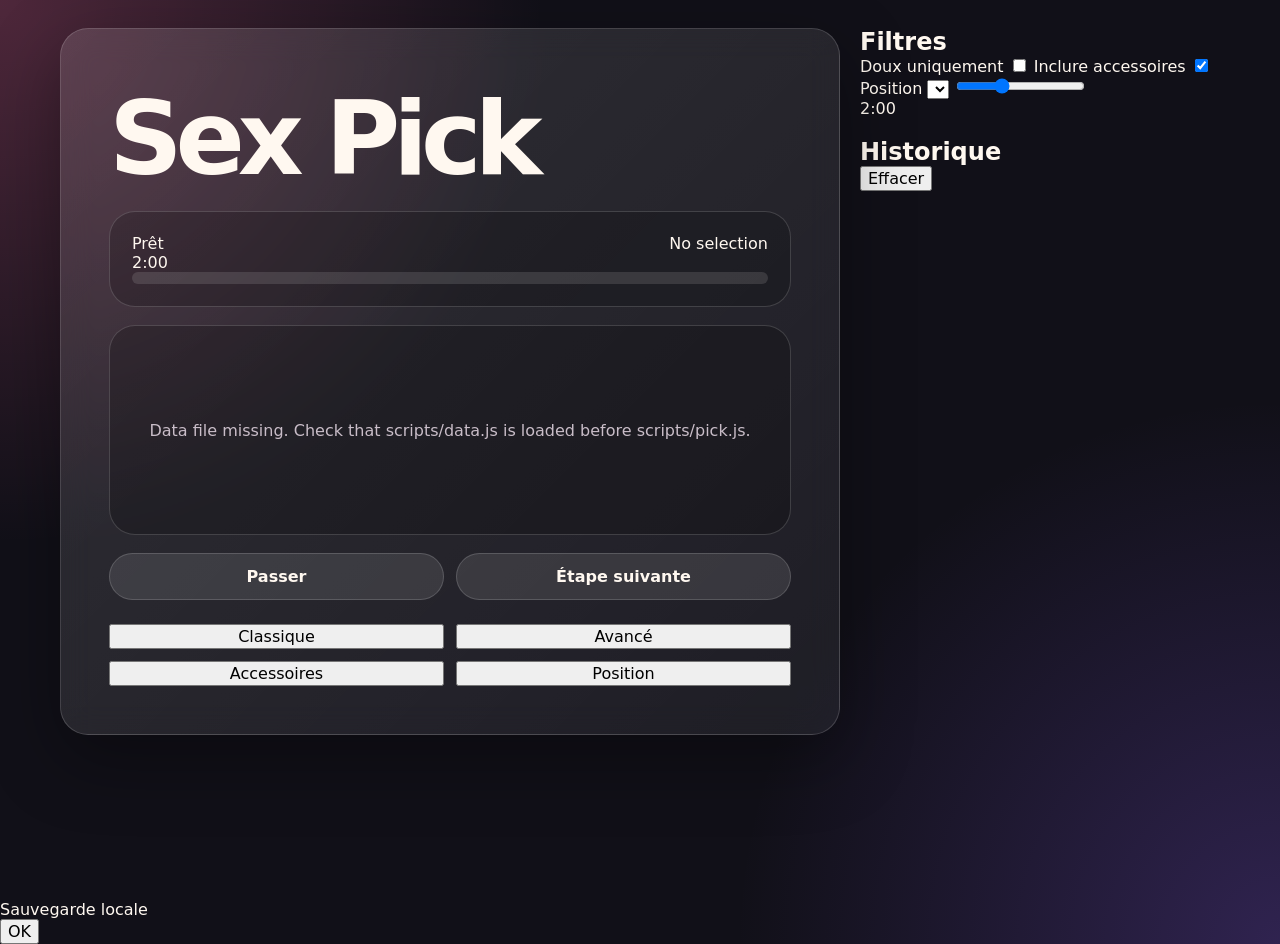
==== index.html @ 85471b5c "Update index.html" ====
<!DOCTYPE html>
<html lang="fr">
<head>
  <meta charset="UTF-8">
  <meta name="viewport" content="width=device-width, initial-scale=1.0">
  <title>Sex Pick</title>
  <link rel="stylesheet" href="./css/main.css">
  <script src="./scripts/data.js"></script>
  <script src="./scripts/pick.js"></script>
</head>

<body>

<main class="app">

  <section class="main-panel">

    <h1>Sex Pick</h1>

    <!-- TIMER -->
    <div class="timer-card">
      <div class="timer-topline">
        <span id="statusBadge">Prêt</span>
        <span id="currentCategory">Aucune sélection</span>
      </div>

      <div id="timer">2:00</div>

      <div class="progress-track">
        <div id="progressBar"></div>
      </div>
    </div>

    <!-- RESULT -->
    <div id="result" class="result-card">
      Le résultat apparaîtra ici
    </div>

    <!-- ACTIONS -->
    <div class="feedback-actions">
      <button id="passButton">Passer</button>
      <button id="nextPhaseButton">Étape suivante</button>
    </div>

    <!-- PHASE BUTTONS -->
    <div class="choice-grid">
      <button data-category="classic">Classique</button>
      <button data-category="advanced">Avancé</button>
      <button data-category="toy">Accessoires</button>
      <button data-category="position">Position</button>
    </div>

  </section>

  <!-- SIDE -->
  <aside class="side-panel">

    <div class="panel-card">

      <h2>Filtres</h2>

      <label>
        Doux uniquement
        <input id="softOnly" type="checkbox">
      </label>

      <label>
        Inclure accessoires
        <input id="includeToys" type="checkbox" checked>
      </label>

      <label>
        Position
        <select id="positionSelect"></select>
      </label>

      <input id="timerDuration" type="range" min="30" max="300" step="30" value="120">
      <div id="timerDurationLabel">2:00</div>

    </div>

    <div class="panel-card">
      <h2>Historique</h2>
      <button id="clearHistory">Effacer</button>
      <div id="historyList"></div>
    </div>

  </aside>

</main>

<!-- MODAL -->
<div id="confirmModal" hidden>
  <div id="modalBackdrop"></div>
  <div class="modal-card">
    <h2>Changer d’étape ?</h2>
    <p>Passer à <span id="modalCategory"></span> ?</p>
    <button id="cancelChange">Annuler</button>
    <button id="confirmChange">Confirmer</button>
  </div>
</div>

<!-- COOKIE -->
<div id="cookieBanner">
  <p>Sauvegarde locale</p>
  <button id="acceptCookies">OK</button>
</div>

</body>
</html>
---- css/main.css ----
:root {
  --bg: #111018;
  --panel: rgba(255, 255, 255, 0.08);
  --panel-strong: rgba(255, 255, 255, 0.13);
  --text: #fff8f0;
  --muted: #c9bdc8;
  --accent: #ff6b9f;
  --accent-2: #8b5cf6;
  --border: rgba(255, 255, 255, 0.16);
  --shadow: 0 24px 70px rgba(0, 0, 0, 0.35);
}

* { box-sizing: border-box; }

body {
  min-height: 100vh;
  margin: 0;
  font-family: system-ui, -apple-system, BlinkMacSystemFont, "Segoe UI", sans-serif;
  color: var(--text);
  background:
    radial-gradient(circle at top left, rgba(255, 107, 159, 0.26), transparent 34rem),
    radial-gradient(circle at bottom right, rgba(139, 92, 246, 0.25), transparent 34rem),
    var(--bg);
}

button,
input {
  font: inherit;
}

button {
  cursor: pointer;
}

button:disabled {
  cursor: not-allowed;
  opacity: 0.55;
}

.app {
  width: min(1160px, calc(100% - 28px));
  min-height: 100vh;
  margin: 0 auto;
  padding: 28px 0 120px;
  display: grid;
  grid-template-columns: minmax(0, 1fr) 360px;
  gap: 20px;
  align-items: start;
}

.main-panel,
.panel,
.cookie-banner {
  border: 1px solid var(--border);
  background: linear-gradient(135deg, rgba(255,255,255,0.13), rgba(255,255,255,0.06));
  border-radius: 28px;
  box-shadow: var(--shadow);
  backdrop-filter: blur(16px);
}

.main-panel {
  padding: clamp(22px, 4vw, 48px);
  display: grid;
  gap: 18px;
}

.app-header {
  max-width: 620px;
}

.tag {
  display: inline-flex;
  padding: 8px 12px;
  border-radius: 999px;
  color: #ffd5e4;
  background: rgba(255, 107, 159, 0.14);
  border: 1px solid rgba(255, 107, 159, 0.28);
  font-size: 0.78rem;
  font-weight: 800;
  text-transform: uppercase;
  letter-spacing: 0.08em;
}

h1,
h2,
p {
  margin: 0;
}

h1 {
  margin-top: 16px;
  font-size: clamp(3.3rem, 8vw, 6.8rem);
  line-height: 0.9;
  letter-spacing: -0.07em;
}

.app-header p,
.panel-header p,
.muted {
  color: var(--muted);
}

.app-header p {
  margin-top: 16px;
  font-size: 1.1rem;
  line-height: 1.55;
}

.timer-card {
  margin-top: 8px;
  padding: 22px;
  border-radius: 26px;
  background: rgba(0, 0, 0, 0.18);
  border: 1px solid var(--border);
}

.timer-topline,
.panel-header,
.timer-control {
  display: flex;
  justify-content: space-between;
  align-items: center;
  gap: 12px;
}

.status-badge {
  display: inline-flex;
  padding: 8px 12px;
  border-radius: 999px;
  color: #ffd5e4;
  background: rgba(255, 107, 159, 0.18);
  font-size: 0.82rem;
  font-weight: 800;
}

.timer {
  margin: 14px 0;
  text-align: center;
  font-size: clamp(4.5rem, 18vw, 10rem);
  line-height: 0.95;
  font-weight: 900;
  letter-spacing: -0.08em;
}

.progress-track {
  width: 100%;
  height: 12px;
  overflow: hidden;
  border-radius: 999px;
  background: rgba(255, 255, 255, 0.12);
}

.progress-bar {
  width: 0%;
  height: 100%;
  border-radius: inherit;
  background: linear-gradient(90deg, var(--accent), #ffd166);
  transition: width 250ms linear;
}

.result-card {
  min-height: 210px;
  padding: 26px;
  display: grid;
  align-content: center;
  gap: 10px;
  border: 1px solid var(--border);
  border-radius: 26px;
  background: rgba(0, 0, 0, 0.2);
}

.result-card.empty {
  color: var(--muted);
  text-align: center;
}

.result-label {
  color: var(--muted);
  font-size: 0.82rem;
  font-weight: 800;
  text-transform: uppercase;
  letter-spacing: 0.08em;
}

.result-title {
  font-size: clamp(2rem, 6vw, 4.2rem);
  line-height: 1;
  font-weight: 900;
  letter-spacing: -0.04em;
}

.result-line {
  color: var(--muted);
  font-size: 1.08rem;
}

.feedback-actions,
.choice-grid {
  display: grid;
  gap: 12px;
}

.feedback-actions {
  grid-template-columns: 1fr 1fr;
}

.feedback-actions button,
.small-button {
  border: 1px solid var(--border);
  border-radius: 999px;
  padding: 13px 16px;
  color: var(--text);
  background: rgba(255, 255, 255, 0.1);
  font-weight: 800;
}

.feedback-actions button:hover,
.small-button:hover {
  background: rgba(255, 255, 255, 0.16);
}

.choice-grid {
  grid-template-columns: repeat(2, minmax(0, 1fr));
  margin-top: 6px;
}

.choice-card {
  min-height: 96px;
  padding: 18px;
  display: grid;
  gap: 8px;
  text-align: left;
  color: var(--text);
  border: 1px solid var(--border);
  border-radius: 22px;
  background: rgba(255, 255, 255, 0.09);
  transition: transform 160ms ease, background 160ms ease, border-color 160ms ease;
}

.choice-card:hover {
  transform: translateY(-2px);
  background: rgba(255, 255, 255, 0.15);
  border-color: rgba(255, 255, 255, 0.32);
}

.choice-card strong {
  font-size: 1.25rem;
}

.choice-card span {
  color: var(--muted);
}

.choice-card.highlight {
  background: linear-gradient(135deg, rgba(255,107,159,0.28), rgba(255,255,255,0.08));
}

.choice-card.surprise {
  background: linear-gradient(135deg, rgba(139,92,246,0.28), rgba(255,107,159,0.18));
}

.side-panel {
  display: grid;
  gap: 20px;
}

.panel {
  padding: 22px;
}

.panel-header p {
  margin-top: 4px;
  font-size: 0.92rem;
}

.filters {
  margin: 20px 0;
  display: grid;
  gap: 10px;
}

.filter-pill {
  display: flex;
  align-items: center;
  gap: 10px;
  padding: 13px;
  border: 1px solid var(--border);
  border-radius: 16px;
  background: rgba(255,255,255,0.08);
}

.filter-pill input {
  width: 18px;
  height: 18px;
  accent-color: var(--accent);
}

.timer-control {
  color: var(--muted);
}

#durationRange {
  width: 100%;
  margin-top: 12px;
  accent-color: var(--accent);
}

.history-list {
  margin: 18px 0 0;
  padding: 0;
  display: grid;
  gap: 10px;
  list-style: none;
  color: var(--muted);
}

.history-list li {
  padding: 12px;
  border: 1px solid var(--border);
  border-radius: 16px;
  background: rgba(255,255,255,0.07);
}

.history-list strong,
.history-list span {
  display: block;
}

.history-list strong {
  color: var(--text);
}

.cookie-banner {
  position: fixed;
  z-index: 9999;
  left: 50%;
  bottom: max(18px, env(safe-area-inset-bottom));
  width: min(720px, calc(100% - 28px));
  transform: translateX(-50%);
  padding: 16px;
  display: flex;
  justify-content: space-between;
  align-items: center;
  gap: 16px;
  pointer-events: auto;
}

.cookie-banner[hidden] {
  display: none !important;
}

.cookie-banner p {
  margin-top: 4px;
  color: var(--muted);
}

#acceptStorage {
  min-width: 96px;
  min-height: 48px;
  border: 1px solid var(--border);
  border-radius: 999px;
  color: var(--text);
  background: rgba(255,255,255,0.14);
  font-weight: 900;
}

@media (max-width: 900px) {
  .app {
    grid-template-columns: 1fr;
  }

  .side-panel {
    grid-template-columns: 1fr 1fr;
  }
}

@media (max-width: 640px) {
  .app {
    width: min(100% - 20px, 1160px);
    padding-top: 18px;
  }

  .main-panel,
  .panel {
    border-radius: 22px;
  }

  .choice-grid,
  .side-panel {
    grid-template-columns: 1fr;
  }

  .cookie-banner {
    align-items: stretch;
    flex-direction: column;
  }
}
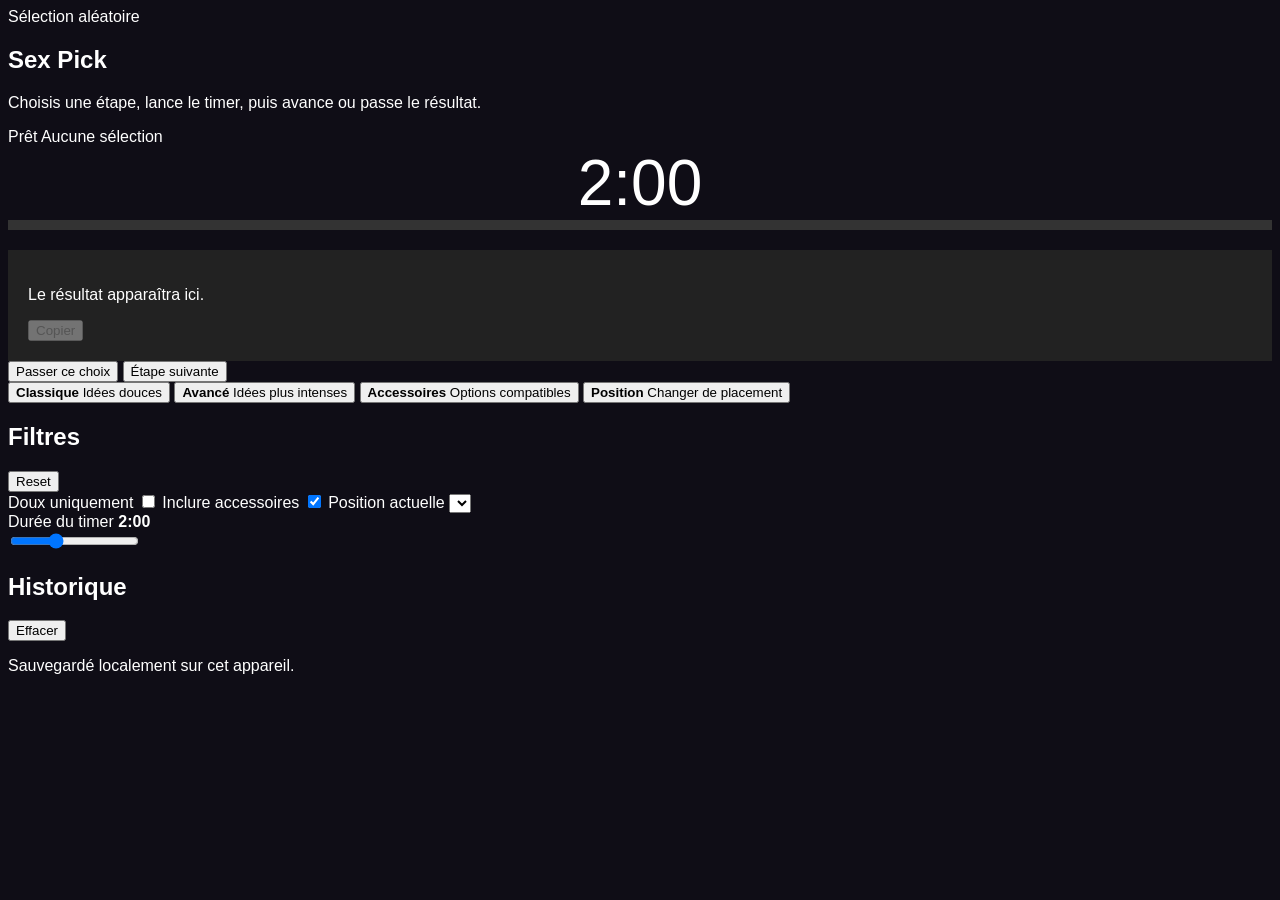
==== commit b9a06d40: "Update index.html" ====
--- a/index.html
+++ b/index.html
@@ -8,103 +8,125 @@
   <script src="./scripts/data.js"></script>
   <script src="./scripts/pick.js"></script>
 </head>
+<body>
+  <main class="app">
+    <section class="main-panel">
+      <header class="app-header">
+        <span class="tag">Sélection aléatoire</span>
+        <h1>Sex Pick</h1>
+        <p>Choisis une étape, lance le timer, puis avance ou passe le résultat.</p>
+      </header>
 
-<body>
+      <section class="timer-card" aria-live="polite">
+        <div class="timer-topline">
+          <span id="statusBadge" class="status-badge">Prêt</span>
+          <span id="currentCategory" class="muted">Aucune sélection</span>
+        </div>
 
-<main class="app">
+        <div id="timer" class="timer">2:00</div>
 
-  <section class="main-panel">
+        <div class="progress-track" aria-hidden="true">
+          <div id="progressBar" class="progress-bar"></div>
+        </div>
+      </section>
 
-    <h1>Sex Pick</h1>
+      <section id="result" class="result-card empty">
+        <div id="resultContent">
+          <p>Le résultat apparaîtra ici.</p>
+        </div>
+        <button id="copyButton" class="copy-btn" type="button" disabled>Copier</button>
+      </section>
 
-    <!-- TIMER -->
-    <div class="timer-card">
-      <div class="timer-topline">
-        <span id="statusBadge">Prêt</span>
-        <span id="currentCategory">Aucune sélection</span>
+      <div class="feedback-actions">
+        <button id="passButton" type="button">Passer ce choix</button>
+        <button id="nextPhaseButton" type="button" class="primary-action">Étape suivante</button>
       </div>
 
-      <div id="timer">2:00</div>
+      <section class="choice-grid" aria-label="Choisir une étape">
+        <button type="button" class="choice-card" data-category="classic">
+          <strong>Classique</strong>
+          <span>Idées douces</span>
+        </button>
 
-      <div class="progress-track">
-        <div id="progressBar"></div>
+        <button type="button" class="choice-card highlight" data-category="advanced">
+          <strong>Avancé</strong>
+          <span>Idées plus intenses</span>
+        </button>
+
+        <button type="button" class="choice-card" data-category="toy">
+          <strong>Accessoires</strong>
+          <span>Options compatibles</span>
+        </button>
+
+        <button type="button" class="choice-card surprise" data-category="position">
+          <strong>Position</strong>
+          <span>Changer de placement</span>
+        </button>
+      </section>
+    </section>
+
+    <aside class="side-panel">
+      <section class="panel-card">
+        <div class="panel-title">
+          <h2>Filtres</h2>
+          <button id="resetPreferences" type="button">Reset</button>
+        </div>
+
+        <label class="filter-line">
+          <span>Doux uniquement</span>
+          <input id="softOnly" type="checkbox">
+        </label>
+
+        <label class="filter-line">
+          <span>Inclure accessoires</span>
+          <input id="includeToys" type="checkbox" checked>
+        </label>
+
+        <label class="select-line">
+          <span>Position actuelle</span>
+          <select id="positionSelect"></select>
+        </label>
+
+        <div class="timer-control">
+          <div>
+            <span>Durée du timer</span>
+            <strong id="timerDurationLabel">2:00</strong>
+          </div>
+          <input id="timerDuration" type="range" min="30" max="300" step="30" value="120">
+        </div>
+      </section>
+
+      <section class="panel-card">
+        <div class="panel-title">
+          <h2>Historique</h2>
+          <button id="clearHistory" type="button">Effacer</button>
+        </div>
+        <p class="muted">Sauvegardé localement sur cet appareil.</p>
+        <div id="historyList" class="history-list"></div>
+      </section>
+    </aside>
+  </main>
+
+  <section id="confirmModal" class="modal" hidden>
+    <div id="modalBackdrop" class="modal-backdrop"></div>
+    <div class="modal-card" role="dialog" aria-modal="true" aria-labelledby="modalTitle">
+      <h2 id="modalTitle">Changer d’étape ?</h2>
+      <p>Le timer est déjà en cours. Passer à <strong id="modalCategory">l’étape suivante</strong> sans remettre le temps à zéro ?</p>
+      <div class="modal-actions">
+        <button id="cancelChange" type="button">Annuler</button>
+        <button id="confirmChange" type="button" class="primary-action">Confirmer</button>
       </div>
     </div>
-
-    <!-- RESULT -->
-    <div id="result" class="result-card">
-      Le résultat apparaîtra ici
-    </div>
-
-    <!-- ACTIONS -->
-    <div class="feedback-actions">
-      <button id="passButton">Passer</button>
-      <button id="nextPhaseButton">Étape suivante</button>
-    </div>
-
-    <!-- PHASE BUTTONS -->
-    <div class="choice-grid">
-      <button data-category="classic">Classique</button>
-      <button data-category="advanced">Avancé</button>
-      <button data-category="toy">Accessoires</button>
-      <button data-category="position">Position</button>
-    </div>
-
   </section>
 
-  <!-- SIDE -->
-  <aside class="side-panel">
+  <section id="cookieBanner" class="cookie-banner" hidden>
+    <div>
+      <strong>Préférences locales</strong>
+      <p>L’app sauvegarde les filtres, les choix passés et l’historique localement.</p>
+    </div>
+    <button id="acceptCookies" type="button">OK</button>
+  </section>
 
-    <div class="panel-card">
-
-      <h2>Filtres</h2>
-
-      <label>
-        Doux uniquement
-        <input id="softOnly" type="checkbox">
-      </label>
-
-      <label>
-        Inclure accessoires
-        <input id="includeToys" type="checkbox" checked>
-      </label>
-
-      <label>
-        Position
-        <select id="positionSelect"></select>
-      </label>
-
-      <input id="timerDuration" type="range" min="30" max="300" step="30" value="120">
-      <div id="timerDurationLabel">2:00</div>
-
-    </div>
-
-    <div class="panel-card">
-      <h2>Historique</h2>
-      <button id="clearHistory">Effacer</button>
-      <div id="historyList"></div>
-    </div>
-
-  </aside>
-
-</main>
-
-<!-- MODAL -->
-<div id="confirmModal" hidden>
-  <div id="modalBackdrop"></div>
-  <div class="modal-card">
-    <h2>Changer d’étape ?</h2>
-    <p>Passer à <span id="modalCategory"></span> ?</p>
-    <button id="cancelChange">Annuler</button>
-    <button id="confirmChange">Confirmer</button>
-  </div>
-</div>
-
-<!-- COOKIE -->
-<div id="cookieBanner">
-  <p>Sauvegarde locale</p>
-  <button id="acceptCookies">OK</button>
-</div>
-
+  <audio id="audio" src="./scr/son.mp3" preload="auto"></audio>
 </body>
 </html>
--- a/css/main.css
+++ b/css/main.css
@@ -1,397 +1,37 @@
-:root {
-  --bg: #111018;
-  --panel: rgba(255, 255, 255, 0.08);
-  --panel-strong: rgba(255, 255, 255, 0.13);
-  --text: #fff8f0;
-  --muted: #c9bdc8;
-  --accent: #ff6b9f;
-  --accent-2: #8b5cf6;
-  --border: rgba(255, 255, 255, 0.16);
-  --shadow: 0 24px 70px rgba(0, 0, 0, 0.35);
-}
-
-* { box-sizing: border-box; }
-
 body {
-  min-height: 100vh;
-  margin: 0;
-  font-family: system-ui, -apple-system, BlinkMacSystemFont, "Segoe UI", sans-serif;
-  color: var(--text);
-  background:
-    radial-gradient(circle at top left, rgba(255, 107, 159, 0.26), transparent 34rem),
-    radial-gradient(circle at bottom right, rgba(139, 92, 246, 0.25), transparent 34rem),
-    var(--bg);
-}
-
-button,
-input {
-  font: inherit;
+  background: #0f0d16;
+  color: white;
+  font-family: sans-serif;
 }
 
 button {
   cursor: pointer;
 }
 
-button:disabled {
-  cursor: not-allowed;
-  opacity: 0.55;
-}
-
-.app {
-  width: min(1160px, calc(100% - 28px));
-  min-height: 100vh;
-  margin: 0 auto;
-  padding: 28px 0 120px;
-  display: grid;
-  grid-template-columns: minmax(0, 1fr) 360px;
-  gap: 20px;
-  align-items: start;
-}
-
-.main-panel,
-.panel,
-.cookie-banner {
-  border: 1px solid var(--border);
-  background: linear-gradient(135deg, rgba(255,255,255,0.13), rgba(255,255,255,0.06));
-  border-radius: 28px;
-  box-shadow: var(--shadow);
-  backdrop-filter: blur(16px);
-}
-
-.main-panel {
-  padding: clamp(22px, 4vw, 48px);
-  display: grid;
-  gap: 18px;
-}
-
-.app-header {
-  max-width: 620px;
-}
-
-.tag {
-  display: inline-flex;
-  padding: 8px 12px;
-  border-radius: 999px;
-  color: #ffd5e4;
-  background: rgba(255, 107, 159, 0.14);
-  border: 1px solid rgba(255, 107, 159, 0.28);
-  font-size: 0.78rem;
-  font-weight: 800;
-  text-transform: uppercase;
-  letter-spacing: 0.08em;
-}
-
-h1,
-h2,
-p {
-  margin: 0;
-}
-
-h1 {
-  margin-top: 16px;
-  font-size: clamp(3.3rem, 8vw, 6.8rem);
-  line-height: 0.9;
-  letter-spacing: -0.07em;
-}
-
-.app-header p,
-.panel-header p,
-.muted {
-  color: var(--muted);
-}
-
-.app-header p {
-  margin-top: 16px;
-  font-size: 1.1rem;
-  line-height: 1.55;
-}
-
-.timer-card {
-  margin-top: 8px;
-  padding: 22px;
-  border-radius: 26px;
-  background: rgba(0, 0, 0, 0.18);
-  border: 1px solid var(--border);
-}
-
-.timer-topline,
-.panel-header,
-.timer-control {
-  display: flex;
-  justify-content: space-between;
-  align-items: center;
-  gap: 12px;
-}
-
-.status-badge {
-  display: inline-flex;
-  padding: 8px 12px;
-  border-radius: 999px;
-  color: #ffd5e4;
-  background: rgba(255, 107, 159, 0.18);
-  font-size: 0.82rem;
-  font-weight: 800;
-}
-
 .timer {
-  margin: 14px 0;
+  font-size: 4rem;
   text-align: center;
-  font-size: clamp(4.5rem, 18vw, 10rem);
-  line-height: 0.95;
-  font-weight: 900;
-  letter-spacing: -0.08em;
 }
 
 .progress-track {
-  width: 100%;
-  height: 12px;
-  overflow: hidden;
-  border-radius: 999px;
-  background: rgba(255, 255, 255, 0.12);
+  height: 10px;
+  background: #333;
 }
 
-.progress-bar {
+#progressBar {
+  height: 10px;
   width: 0%;
-  height: 100%;
-  border-radius: inherit;
-  background: linear-gradient(90deg, var(--accent), #ffd166);
-  transition: width 250ms linear;
+  background: pink;
 }
 
 .result-card {
-  min-height: 210px;
-  padding: 26px;
-  display: grid;
-  align-content: center;
-  gap: 10px;
-  border: 1px solid var(--border);
-  border-radius: 26px;
-  background: rgba(0, 0, 0, 0.2);
+  margin-top: 20px;
+  padding: 20px;
+  background: #222;
 }
 
-.result-card.empty {
-  color: var(--muted);
-  text-align: center;
+.role-line {
+  margin-top: 10px;
+  color: gray;
+  font-weight: bold;
 }
-
-.result-label {
-  color: var(--muted);
-  font-size: 0.82rem;
-  font-weight: 800;
-  text-transform: uppercase;
-  letter-spacing: 0.08em;
-}
-
-.result-title {
-  font-size: clamp(2rem, 6vw, 4.2rem);
-  line-height: 1;
-  font-weight: 900;
-  letter-spacing: -0.04em;
-}
-
-.result-line {
-  color: var(--muted);
-  font-size: 1.08rem;
-}
-
-.feedback-actions,
-.choice-grid {
-  display: grid;
-  gap: 12px;
-}
-
-.feedback-actions {
-  grid-template-columns: 1fr 1fr;
-}
-
-.feedback-actions button,
-.small-button {
-  border: 1px solid var(--border);
-  border-radius: 999px;
-  padding: 13px 16px;
-  color: var(--text);
-  background: rgba(255, 255, 255, 0.1);
-  font-weight: 800;
-}
-
-.feedback-actions button:hover,
-.small-button:hover {
-  background: rgba(255, 255, 255, 0.16);
-}
-
-.choice-grid {
-  grid-template-columns: repeat(2, minmax(0, 1fr));
-  margin-top: 6px;
-}
-
-.choice-card {
-  min-height: 96px;
-  padding: 18px;
-  display: grid;
-  gap: 8px;
-  text-align: left;
-  color: var(--text);
-  border: 1px solid var(--border);
-  border-radius: 22px;
-  background: rgba(255, 255, 255, 0.09);
-  transition: transform 160ms ease, background 160ms ease, border-color 160ms ease;
-}
-
-.choice-card:hover {
-  transform: translateY(-2px);
-  background: rgba(255, 255, 255, 0.15);
-  border-color: rgba(255, 255, 255, 0.32);
-}
-
-.choice-card strong {
-  font-size: 1.25rem;
-}
-
-.choice-card span {
-  color: var(--muted);
-}
-
-.choice-card.highlight {
-  background: linear-gradient(135deg, rgba(255,107,159,0.28), rgba(255,255,255,0.08));
-}
-
-.choice-card.surprise {
-  background: linear-gradient(135deg, rgba(139,92,246,0.28), rgba(255,107,159,0.18));
-}
-
-.side-panel {
-  display: grid;
-  gap: 20px;
-}
-
-.panel {
-  padding: 22px;
-}
-
-.panel-header p {
-  margin-top: 4px;
-  font-size: 0.92rem;
-}
-
-.filters {
-  margin: 20px 0;
-  display: grid;
-  gap: 10px;
-}
-
-.filter-pill {
-  display: flex;
-  align-items: center;
-  gap: 10px;
-  padding: 13px;
-  border: 1px solid var(--border);
-  border-radius: 16px;
-  background: rgba(255,255,255,0.08);
-}
-
-.filter-pill input {
-  width: 18px;
-  height: 18px;
-  accent-color: var(--accent);
-}
-
-.timer-control {
-  color: var(--muted);
-}
-
-#durationRange {
-  width: 100%;
-  margin-top: 12px;
-  accent-color: var(--accent);
-}
-
-.history-list {
-  margin: 18px 0 0;
-  padding: 0;
-  display: grid;
-  gap: 10px;
-  list-style: none;
-  color: var(--muted);
-}
-
-.history-list li {
-  padding: 12px;
-  border: 1px solid var(--border);
-  border-radius: 16px;
-  background: rgba(255,255,255,0.07);
-}
-
-.history-list strong,
-.history-list span {
-  display: block;
-}
-
-.history-list strong {
-  color: var(--text);
-}
-
-.cookie-banner {
-  position: fixed;
-  z-index: 9999;
-  left: 50%;
-  bottom: max(18px, env(safe-area-inset-bottom));
-  width: min(720px, calc(100% - 28px));
-  transform: translateX(-50%);
-  padding: 16px;
-  display: flex;
-  justify-content: space-between;
-  align-items: center;
-  gap: 16px;
-  pointer-events: auto;
-}
-
-.cookie-banner[hidden] {
-  display: none !important;
-}
-
-.cookie-banner p {
-  margin-top: 4px;
-  color: var(--muted);
-}
-
-#acceptStorage {
-  min-width: 96px;
-  min-height: 48px;
-  border: 1px solid var(--border);
-  border-radius: 999px;
-  color: var(--text);
-  background: rgba(255,255,255,0.14);
-  font-weight: 900;
-}
-
-@media (max-width: 900px) {
-  .app {
-    grid-template-columns: 1fr;
-  }
-
-  .side-panel {
-    grid-template-columns: 1fr 1fr;
-  }
-}
-
-@media (max-width: 640px) {
-  .app {
-    width: min(100% - 20px, 1160px);
-    padding-top: 18px;
-  }
-
-  .main-panel,
-  .panel {
-    border-radius: 22px;
-  }
-
-  .choice-grid,
-  .side-panel {
-    grid-template-columns: 1fr;
-  }
-
-  .cookie-banner {
-    align-items: stretch;
-    flex-direction: column;
-  }
-}
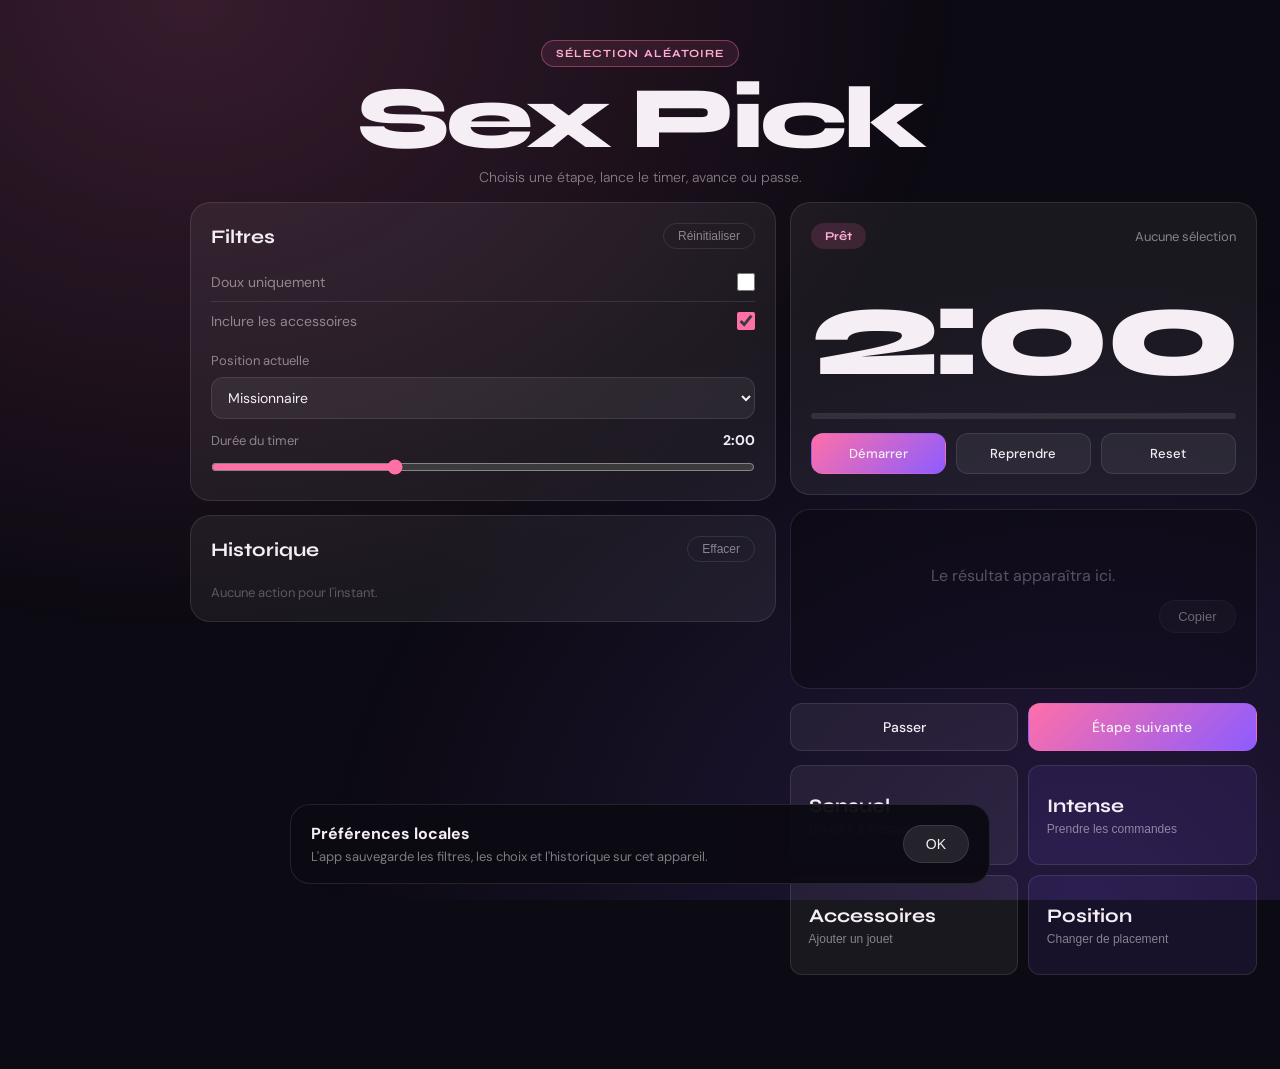
==== commit 4abb7f3f: "Rename Index.html to index.html" ====
--- a/index.html
+++ b/index.html
@@ -1,132 +1,748 @@
 <!DOCTYPE html>
 <html lang="fr">
 <head>
-  <meta charset="UTF-8">
-  <meta name="viewport" content="width=device-width, initial-scale=1.0">
-  <title>Sex Pick</title>
-  <link rel="stylesheet" href="./css/main.css">
-  <script src="./scripts/data.js"></script>
-  <script src="./scripts/pick.js"></script>
+<meta charset="UTF-8">
+<meta name="viewport" content="width=device-width, initial-scale=1.0">
+<title>Sex Pick</title>
+<link href="https://fonts.googleapis.com/css2?family=Syne:wght@400;700;800&family=DM+Sans:wght@300;400;500&display=swap" rel="stylesheet">
+<style>
+*,*::before,*::after{box-sizing:border-box;margin:0;padding:0}
+:root{
+  --bg:#0c0a12;
+  --surface:rgba(255,255,255,0.06);
+  --surface-strong:rgba(255,255,255,0.1);
+  --border:rgba(255,255,255,0.1);
+  --border-hover:rgba(255,111,168,0.5);
+  --text:#f5eef5;
+  --muted:rgba(245,238,245,0.5);
+  --hint:rgba(245,238,245,0.3);
+  --rose:#ff6fa8;
+  --rose-dim:rgba(255,111,168,0.15);
+  --purple:#8d5cff;
+  --purple-dim:rgba(141,92,255,0.15);
+  --success:#5effa0;
+  --r:20px;
+  --r-sm:12px;
+}
+html{scroll-behavior:smooth}
+body{
+  font-family:'DM Sans',sans-serif;
+  background:var(--bg);
+  color:var(--text);
+  min-height:100vh;
+  padding:1rem 1rem 5rem;
+}
+body::before{
+  content:'';
+  position:fixed;
+  inset:0;
+  background:
+    radial-gradient(ellipse at 15% 0%,rgba(255,111,168,0.18) 0%,transparent 50%),
+    radial-gradient(ellipse at 85% 100%,rgba(141,92,255,0.18) 0%,transparent 50%);
+  pointer-events:none;
+  z-index:0;
+}
+.wrap{position:relative;z-index:1;max-width:900px;margin:0 auto}
+
+/* HEADER */
+.app-header{padding:1.5rem 0 1rem;text-align:center}
+.tag{
+  display:inline-block;padding:6px 14px;border-radius:999px;
+  border:1px solid rgba(255,111,168,0.4);
+  background:rgba(255,111,168,0.1);
+  color:#ffadd0;font-family:'Syne',sans-serif;
+  font-size:11px;font-weight:700;letter-spacing:.1em;text-transform:uppercase;
+  margin-bottom:12px;
+}
+h1{
+  font-family:'Syne',sans-serif;
+  font-size:clamp(3rem,12vw,5.5rem);
+  font-weight:800;line-height:.9;letter-spacing:-.04em;
+}
+.app-header p{font-size:14px;color:var(--muted);margin-top:10px;font-weight:300}
+
+/* GRID LAYOUT */
+.app{display:grid;gap:14px}
+@media(min-width:800px){
+  .app{grid-template-columns:1fr 300px;align-items:start}
+  .side-panel{grid-row:1/3}
+}
+
+/* CARDS */
+.card{
+  border:1px solid var(--border);border-radius:var(--r);
+  background:var(--surface);padding:1.25rem;
+}
+
+/* TIMER */
+.timer-topline{display:flex;justify-content:space-between;align-items:center;margin-bottom:12px}
+.status-badge{
+  padding:6px 14px;border-radius:999px;
+  background:var(--rose-dim);color:#ffadd0;
+  font-family:'Syne',sans-serif;font-size:12px;font-weight:700;
+}
+#currentCategory{font-size:13px;color:var(--muted)}
+.timer{
+  font-family:'Syne',sans-serif;
+  font-size:clamp(5rem,20vw,8rem);
+  font-weight:800;line-height:1;letter-spacing:-.04em;
+  text-align:center;padding:.5rem 0;
+}
+.progress-track{height:6px;border-radius:999px;background:rgba(255,255,255,0.1);overflow:hidden;margin-top:8px}
+
+.timer-actions{display:grid;grid-template-columns:1fr 1fr 1fr;gap:10px;margin-top:14px}
+.btn,.choice-card,.copy-btn,.panel-title button,.cookie-banner button{touch-action:manipulation;-webkit-tap-highlight-color:rgba(255,111,168,.25)}
+.btn.small{padding:11px 12px;font-size:13px}
+.status-error{margin-top:10px;color:#ffadd0;font-size:13px;line-height:1.4}
+.progress-bar{height:100%;border-radius:999px;background:linear-gradient(90deg,var(--rose),var(--purple));width:0%;transition:width 250ms linear}
+
+/* RESULT */
+.result-card{
+  min-height:180px;display:flex;flex-direction:column;justify-content:center;
+  border:1px solid var(--border);border-radius:var(--r);
+  background:rgba(0,0,0,0.25);padding:1.25rem;
+}
+.result-card.empty{align-items:center;text-align:center;color:var(--hint)}
+.result-category{font-size:11px;font-weight:700;letter-spacing:.08em;text-transform:uppercase;color:var(--muted)}
+#resultContent h2{
+  font-family:'Syne',sans-serif;
+  font-size:clamp(1.8rem,6vw,3rem);
+  font-weight:800;line-height:1.05;letter-spacing:-.02em;
+  margin-top:8px;
+}
+.role-line{
+  display:inline-flex;margin-top:12px;padding:7px 14px;
+  border:1px solid var(--border);border-radius:999px;
+  background:var(--surface);font-size:13px;font-weight:500;
+}
+.action-line{margin-top:10px;font-size:15px;font-weight:500;line-height:1.5}
+.copy-btn{
+  align-self:flex-end;margin-top:14px;
+  padding:8px 18px;border-radius:999px;border:1px solid var(--border);
+  background:var(--surface);color:var(--text);font-size:13px;font-weight:500;cursor:pointer;
+  transition:all .15s;
+}
+.copy-btn:hover:not(:disabled){background:var(--surface-strong)}
+.copy-btn.copied{color:var(--success);border-color:rgba(94,255,160,.4);background:rgba(94,255,160,.1)}
+.copy-btn:disabled{opacity:.4;cursor:not-allowed}
+
+/* ACTIONS */
+.feedback-actions{display:grid;grid-template-columns:1fr 1fr;gap:10px}
+.btn{
+  padding:14px 16px;border-radius:var(--r-sm);border:1px solid var(--border);
+  background:var(--surface);color:var(--text);font-family:'DM Sans',sans-serif;
+  font-size:14px;font-weight:500;cursor:pointer;transition:all .15s;
+}
+.btn:hover{background:var(--surface-strong);border-color:var(--border-hover)}
+.btn:active{transform:scale(.97)}
+.btn.primary{background:linear-gradient(135deg,var(--rose),var(--purple));border-color:transparent}
+.btn.primary:hover{opacity:.9}
+
+/* CHOICE GRID */
+.choice-grid{display:grid;grid-template-columns:1fr 1fr;gap:10px}
+.choice-card{
+  min-height:100px;padding:1rem 1.1rem;border-radius:var(--r-sm);
+  border:1px solid var(--border);background:var(--surface);
+  text-align:left;color:var(--text);cursor:pointer;transition:all .15s;
+}
+.choice-card:hover,.choice-card.selected{border-color:var(--border-hover);background:var(--rose-dim)}
+.choice-card.adv{background:rgba(141,92,255,.1)}
+.choice-card.adv:hover,.choice-card.adv.selected{background:var(--purple-dim);border-color:rgba(141,92,255,.5)}
+.choice-card strong{display:block;font-family:'Syne',sans-serif;font-size:1.2rem;font-weight:700;line-height:1.1}
+.choice-card span{display:block;margin-top:6px;font-size:12px;color:var(--muted);font-weight:400}
+
+/* SIDE PANEL */
+.side-panel{display:grid;gap:14px}
+.panel-title{display:flex;justify-content:space-between;align-items:center;margin-bottom:14px}
+.panel-title h2{font-family:'Syne',sans-serif;font-size:1.2rem;font-weight:700}
+.panel-title button{
+  padding:5px 14px;border-radius:999px;border:1px solid var(--border);
+  background:transparent;color:var(--muted);font-size:12px;font-weight:500;cursor:pointer;
+}
+.panel-title button:hover{background:var(--surface);color:var(--text)}
+.filter-line{
+  display:flex;justify-content:space-between;align-items:center;
+  padding:10px 0;border-bottom:1px solid var(--border);
+  font-size:14px;font-weight:400;color:var(--muted);
+}
+.filter-line:last-of-type{border-bottom:none}
+.filter-line input[type=checkbox]{width:18px;height:18px;accent-color:var(--rose);cursor:pointer}
+.select-line{display:grid;gap:8px;margin:12px 0;font-size:13px;color:var(--muted)}
+.select-line select{
+  width:100%;padding:10px 12px;border-radius:var(--r-sm);
+  border:1px solid var(--border);background:var(--surface);color:var(--text);font-family:inherit;font-size:14px;
+}
+.timer-control{margin-top:12px}
+.timer-control-top{display:flex;justify-content:space-between;align-items:center;margin-bottom:10px;font-size:13px;color:var(--muted)}
+.timer-control-top strong{color:var(--text);font-size:14px}
+.timer-control input[type=range]{width:100%;accent-color:var(--rose)}
+
+/* HISTORY */
+.history-empty{font-size:13px;color:var(--hint);margin-top:8px}
+.history-list{display:grid;gap:8px;margin-top:10px}
+.history-item{
+  padding:10px 14px;border-radius:var(--r-sm);border:1px solid var(--border);
+  background:var(--surface);
+}
+.history-item strong{display:block;font-size:13px;font-weight:500}
+.history-item span{display:block;font-size:12px;color:var(--muted);margin-top:2px}
+
+/* MODAL */
+.modal{position:fixed;inset:0;z-index:50;display:grid;place-items:center;padding:1rem}
+.modal[hidden]{display:none}
+.modal-backdrop{position:absolute;inset:0;background:rgba(0,0,0,.65);backdrop-filter:blur(6px)}
+.modal-card{
+  position:relative;z-index:1;width:min(460px,100%);
+  border:1px solid var(--border);border-radius:var(--r);
+  padding:1.5rem;background:#160f20;
+}
+.modal-card h2{font-family:'Syne',sans-serif;font-size:1.4rem;font-weight:700;margin-bottom:10px}
+.modal-card p{font-size:14px;color:var(--muted);line-height:1.6}
+.modal-actions{display:grid;grid-template-columns:1fr 1fr;gap:10px;margin-top:18px}
+
+/* COOKIE */
+.cookie-banner{
+  position:fixed;bottom:16px;left:50%;transform:translateX(-50%);
+  width:min(700px,calc(100% - 32px));z-index:40;
+  display:flex;flex-wrap:wrap;gap:14px;align-items:center;justify-content:space-between;
+  padding:18px 20px;border:1px solid var(--border);border-radius:var(--r);
+  background:rgba(12,10,18,.96);
+}
+.cookie-banner[hidden]{display:none}
+.cookie-banner p{font-size:13px;color:var(--muted);margin-top:4px}
+.cookie-banner button{
+  padding:10px 22px;border-radius:999px;border:1px solid var(--border);
+  background:var(--surface-strong);color:var(--text);font-size:14px;font-weight:500;cursor:pointer;
+  white-space:nowrap;
+}
+</style>
 </head>
 <body>
+<div class="wrap">
+  <header class="app-header">
+    <div class="tag">Sélection aléatoire</div>
+    <h1>Sex Pick</h1>
+    <p>Choisis une étape, lance le timer, avance ou passe.</p>
+  </header>
+
   <main class="app">
-    <section class="main-panel">
-      <header class="app-header">
-        <span class="tag">Sélection aléatoire</span>
-        <h1>Sex Pick</h1>
-        <p>Choisis une étape, lance le timer, puis avance ou passe le résultat.</p>
-      </header>
-
-      <section class="timer-card" aria-live="polite">
+    <section style="display:grid;gap:14px">
+
+      <div class="card">
         <div class="timer-topline">
           <span id="statusBadge" class="status-badge">Prêt</span>
           <span id="currentCategory" class="muted">Aucune sélection</span>
         </div>
-
-        <div id="timer" class="timer">2:00</div>
-
-        <div class="progress-track" aria-hidden="true">
-          <div id="progressBar" class="progress-bar"></div>
+        <div id="timer" class="timer" aria-live="polite">2:00</div>
+        <div class="progress-track"><div id="progressBar" class="progress-bar"></div></div>
+        <div class="timer-actions">
+          <button id="startTimerButton" class="btn primary small" type="button">Démarrer</button>
+          <button id="pauseTimerButton" class="btn small" type="button">Pause</button>
+          <button id="resetTimerButton" class="btn small" type="button">Reset</button>
         </div>
-      </section>
-
-      <section id="result" class="result-card empty">
-        <div id="resultContent">
-          <p>Le résultat apparaîtra ici.</p>
-        </div>
-        <button id="copyButton" class="copy-btn" type="button" disabled>Copier</button>
-      </section>
+        <p id="runtimeError" class="status-error" hidden></p>
+      </div>
+
+      <div id="result" class="result-card empty">
+        <div id="resultContent"><p>Le résultat apparaîtra ici.</p></div>
+        <button id="copyButton" class="copy-btn" disabled>Copier</button>
+      </div>
 
       <div class="feedback-actions">
-        <button id="passButton" type="button">Passer ce choix</button>
-        <button id="nextPhaseButton" type="button" class="primary-action">Étape suivante</button>
+        <button id="passButton" class="btn" type="button">Passer</button>
+        <button id="nextPhaseButton" class="btn primary" type="button">Étape suivante</button>
       </div>
 
-      <section class="choice-grid" aria-label="Choisir une étape">
-        <button type="button" class="choice-card" data-category="classic">
-          <strong>Classique</strong>
-          <span>Idées douces</span>
+      <div class="choice-grid">
+        <button class="choice-card" data-category="classic" type="button">
+          <strong>Sensuel</strong>
+          <span>Douceur & frissons</span>
         </button>
-
-        <button type="button" class="choice-card highlight" data-category="advanced">
-          <strong>Avancé</strong>
-          <span>Idées plus intenses</span>
+        <button class="choice-card adv" data-category="advanced" type="button">
+          <strong>Intense</strong>
+          <span>Prendre les commandes</span>
         </button>
-
-        <button type="button" class="choice-card" data-category="toy">
+        <button class="choice-card" data-category="toy" type="button">
           <strong>Accessoires</strong>
-          <span>Options compatibles</span>
+          <span>Ajouter un jouet</span>
         </button>
-
-        <button type="button" class="choice-card surprise" data-category="position">
+        <button class="choice-card adv" data-category="position" type="button">
           <strong>Position</strong>
           <span>Changer de placement</span>
         </button>
-      </section>
+      </div>
     </section>
 
     <aside class="side-panel">
-      <section class="panel-card">
+      <div class="card">
         <div class="panel-title">
           <h2>Filtres</h2>
-          <button id="resetPreferences" type="button">Reset</button>
+          <button id="resetPreferences" type="button">Réinitialiser</button>
         </div>
-
         <label class="filter-line">
           <span>Doux uniquement</span>
           <input id="softOnly" type="checkbox">
         </label>
-
         <label class="filter-line">
-          <span>Inclure accessoires</span>
+          <span>Inclure les accessoires</span>
           <input id="includeToys" type="checkbox" checked>
         </label>
-
-        <label class="select-line">
+        <div class="select-line">
           <span>Position actuelle</span>
           <select id="positionSelect"></select>
-        </label>
-
+        </div>
         <div class="timer-control">
-          <div>
+          <div class="timer-control-top">
             <span>Durée du timer</span>
             <strong id="timerDurationLabel">2:00</strong>
           </div>
           <input id="timerDuration" type="range" min="30" max="300" step="30" value="120">
         </div>
-      </section>
-
-      <section class="panel-card">
+      </div>
+
+      <div class="card">
         <div class="panel-title">
           <h2>Historique</h2>
           <button id="clearHistory" type="button">Effacer</button>
         </div>
-        <p class="muted">Sauvegardé localement sur cet appareil.</p>
         <div id="historyList" class="history-list"></div>
-      </section>
+        <p class="history-empty" id="historyEmpty">Aucune action pour l'instant.</p>
+      </div>
     </aside>
   </main>
-
-  <section id="confirmModal" class="modal" hidden>
-    <div id="modalBackdrop" class="modal-backdrop"></div>
-    <div class="modal-card" role="dialog" aria-modal="true" aria-labelledby="modalTitle">
-      <h2 id="modalTitle">Changer d’étape ?</h2>
-      <p>Le timer est déjà en cours. Passer à <strong id="modalCategory">l’étape suivante</strong> sans remettre le temps à zéro ?</p>
-      <div class="modal-actions">
-        <button id="cancelChange" type="button">Annuler</button>
-        <button id="confirmChange" type="button" class="primary-action">Confirmer</button>
-      </div>
+</div>
+
+<section id="confirmModal" class="modal" hidden>
+  <div id="modalBackdrop" class="modal-backdrop"></div>
+  <div class="modal-card" role="dialog" aria-modal="true">
+    <h2>Changer d'étape ?</h2>
+    <p>Le timer est en cours. Passer à <strong id="modalCategory">l'étape suivante</strong> sans remettre à zéro ?</p>
+    <div class="modal-actions">
+      <button id="cancelChange" class="btn" type="button">Annuler</button>
+      <button id="confirmChange" class="btn primary" type="button">Confirmer</button>
     </div>
-  </section>
-
-  <section id="cookieBanner" class="cookie-banner" hidden>
-    <div>
-      <strong>Préférences locales</strong>
-      <p>L’app sauvegarde les filtres, les choix passés et l’historique localement.</p>
-    </div>
-    <button id="acceptCookies" type="button">OK</button>
-  </section>
-
-  <audio id="audio" src="./scr/son.mp3" preload="auto"></audio>
+  </div>
+</section>
+
+<div id="cookieBanner" class="cookie-banner" hidden>
+  <div>
+    <strong>Préférences locales</strong>
+    <p>L'app sauvegarde les filtres, les choix et l'historique sur cet appareil.</p>
+  </div>
+  <button id="acceptCookies" type="button">OK</button>
+</div>
+
+<audio id="audio" preload="auto">
+  <source src="[data-uri]" type="audio/wav">
+</audio>
+
+<script>
+(function(){
+"use strict";
+
+const POSITIONS = {
+  missionnaire:{label:"Missionnaire",access:["front","upper","hands","close","stable","lying","face"]},
+  levrette:{label:"Levrette",access:["rear","upper","hands","stable","lying"]},
+  cavaliere:{label:"Cavalière",access:["front","upper","hands","stable","seated"]},
+  cavaliere_inv:{label:"Cavalière inversée",access:["rear","hands","stable","seated"]},
+  cuillere:{label:"Cuillère",access:["rear","upper","hands","close","stable","lying"]},
+  lotus:{label:"Lotus",access:["front","upper","hands","close","seated","face"]},
+  equerre:{label:"L'équerre",access:["front","lower","hands","stable","lying"]},
+  bord_lit:{label:"Bord du lit",access:["front","upper","hands","stable","standing"]},
+  debout_face:{label:"Debout, face à face",access:["front","upper","hands","close","standing","face"]},
+  debout_dos:{label:"Debout, par derrière",access:["rear","upper","hands","close","standing"]}
+};
+
+const ACTIONS = [
+  // ── SENSUEL (classic) ──────────────────────────────────────────────
+  {phase:"classic",title:"Baisers dans le cou",actor:"Elle",target:"lui",action:"pose des baisers lents dans le creux du cou",requires:["upper","close"],intensity:"soft"},
+  {phase:"classic",title:"Baisers dans le cou",actor:"Lui",target:"elle",action:"pose des baisers lents dans le creux du cou",requires:["upper","close"],intensity:"soft"},
+  {phase:"classic",title:"Caresses dans le dos",actor:"Elle",target:"lui",action:"fait courir ses ongles doucement sur le dos",requires:["rear","upper"],intensity:"soft"},
+  {phase:"classic",title:"Caresses dans le dos",actor:"Lui",target:"elle",action:"fait courir ses ongles doucement sur le dos",requires:["rear","upper"],intensity:"soft"},
+  {phase:"classic",title:"Morsure légère",actor:"Elle",target:"lui",action:"mord doucement l'épaule ou le lobe de l'oreille",requires:["upper","close"],intensity:"soft"},
+  {phase:"classic",title:"Morsure légère",actor:"Lui",target:"elle",action:"mord doucement l'épaule ou le lobe de l'oreille",requires:["upper","close"],intensity:"soft"},
+  {phase:"classic",title:"Souffle dans l'oreille",actor:"Elle",target:"lui",action:"souffle chaud à l'oreille sans dire un mot",requires:["upper","close","face"],intensity:"soft"},
+  {phase:"classic",title:"Souffle dans l'oreille",actor:"Lui",target:"elle",action:"souffle chaud à l'oreille sans dire un mot",requires:["upper","close","face"],intensity:"soft"},
+  {phase:"classic",title:"Main dans les cheveux",actor:"Elle",target:"lui",action:"passe les doigts lentement dans ses cheveux",requires:["upper","hands"],intensity:"soft"},
+  {phase:"classic",title:"Main dans les cheveux",actor:"Lui",target:"elle",action:"passe les doigts lentement dans ses cheveux",requires:["upper","hands"],intensity:"soft"},
+  {phase:"classic",title:"Caresses des cuisses",actor:"Elle",target:"lui",action:"effleure l'intérieur des cuisses sans aller plus loin",requires:["hands","lower"],intensity:"soft"},
+  {phase:"classic",title:"Caresses des cuisses",actor:"Lui",target:"elle",action:"effleure l'intérieur des cuisses sans aller plus loin",requires:["hands","lower"],intensity:"soft"},
+  {phase:"classic",title:"Corps immobiles",actor:"Elle et lui",target:"ensemble",action:"restent parfaitement immobiles, juste collés, et respirent",requires:["close"],intensity:"soft"},
+  {phase:"classic",title:"Baisers sur le ventre",actor:"Elle",target:"lui",action:"descend une ligne de baisers sur le ventre",requires:["hands","front","lying"],intensity:"soft"},
+  {phase:"classic",title:"Baisers sur le ventre",actor:"Lui",target:"elle",action:"descend une ligne de baisers sur le ventre",requires:["hands","front","lying"],intensity:"soft"},
+  {phase:"classic",title:"Regard soutenu",actor:"Elle et lui",target:"ensemble",action:"se regardent dans les yeux sans se détourner pendant 30 secondes",requires:["face"],intensity:"soft"},
+  {phase:"classic",title:"Massage des fesses",actor:"Elle",target:"lui",action:"masse lentement les fesses avec les deux mains",requires:["rear","hands"],intensity:"soft"},
+  {phase:"classic",title:"Massage des fesses",actor:"Lui",target:"elle",action:"masse lentement les fesses avec les deux mains",requires:["rear","hands"],intensity:"soft"},
+
+  // ── INTENSE (advanced) ─────────────────────────────────────────────
+  {phase:"advanced",title:"Rythme imposé",actor:"Elle",target:"lui",action:"impose un rythme lent et constant — il ne doit pas accélérer",requires:["close","stable"],intensity:"advanced"},
+  {phase:"advanced",title:"Rythme imposé",actor:"Lui",target:"elle",action:"impose un rythme lent et constant — elle ne doit pas accélérer",requires:["close","stable"],intensity:"advanced"},
+  {phase:"advanced",title:"Pause volontaire",actor:"Elle",target:"lui",action:"s'arrête net, attend 10 secondes, reprend comme si de rien n'était",requires:["close","controlled","stable"],intensity:"advanced"},
+  {phase:"advanced",title:"Pause volontaire",actor:"Lui",target:"elle",action:"s'arrête net, attend 10 secondes, reprend comme si de rien n'était",requires:["close","controlled","stable"],intensity:"advanced"},
+  {phase:"advanced",title:"Instructions à voix basse",actor:"Elle",target:"lui",action:"murmure exactement ce qu'elle veut qu'il fasse",requires:["upper","close","face"],intensity:"advanced"},
+  {phase:"advanced",title:"Instructions à voix basse",actor:"Lui",target:"elle",action:"murmure exactement ce qu'il veut qu'elle fasse",requires:["upper","close","face"],intensity:"advanced"},
+  {phase:"advanced",title:"Mains retenues",actor:"Elle",target:"lui",action:"retient doucement ses mains au-dessus de la tête",requires:["front","upper","lying","stable"],intensity:"advanced"},
+  {phase:"advanced",title:"Mains retenues",actor:"Lui",target:"elle",action:"retient doucement ses mains au-dessus de la tête",requires:["front","upper","lying","stable"],intensity:"advanced"},
+  {phase:"advanced",title:"Yeux fermés, se laisser guider",actor:"Elle",target:"lui",action:"ferme les yeux et le laisse tout décider pendant 1 minute",requires:["hands","controlled"],intensity:"advanced"},
+  {phase:"advanced",title:"Yeux fermés, se laisser guider",actor:"Lui",target:"elle",action:"ferme les yeux et la laisse tout décider pendant 1 minute",requires:["hands","controlled"],intensity:"advanced"},
+  {phase:"advanced",title:"Changement de rôle",actor:"Elle et lui",target:"ensemble",action:"échangent les rôles actif / passif instantanément",requires:["close","stable"],intensity:"advanced"},
+  {phase:"advanced",title:"Accélération progressive",actor:"Elle et lui",target:"ensemble",action:"augmentent le rythme très progressivement, sans jamais reculer",requires:["close","stable"],intensity:"advanced"},
+  {phase:"advanced",title:"Mordre la lèvre",actor:"Elle",target:"lui",action:"attrape sa lèvre inférieure entre ses dents, très doucement",requires:["face","close"],intensity:"advanced"},
+  {phase:"advanced",title:"Mordre la lèvre",actor:"Lui",target:"elle",action:"attrape sa lèvre inférieure entre ses dents, très doucement",requires:["face","close"],intensity:"advanced"},
+  {phase:"advanced",title:"Serrer plus fort",actor:"Elle et lui",target:"ensemble",action:"se serrent nettement plus fort — hanches, dos, épaules — sans autre changement",requires:["close"],intensity:"advanced"},
+
+  // ── ACCESSOIRES (toy) ──────────────────────────────────────────────
+  {phase:"toy",title:"Glaçon",actor:"Elle",target:"lui",action:"promène un glaçon lentement sur le torse, le ventre, le dos",requires:["hands","upper"],intensity:"advanced"},
+  {phase:"toy",title:"Glaçon",actor:"Lui",target:"elle",action:"promène un glaçon lentement sur le torse, le ventre, le dos",requires:["hands","upper"],intensity:"advanced"},
+  {phase:"toy",title:"Huile de massage",actor:"Elle",target:"lui",action:"réchauffe de l'huile dans ses mains et masse les épaules, le dos, les fesses",requires:["hands","rear","upper"],intensity:"soft"},
+  {phase:"toy",title:"Huile de massage",actor:"Lui",target:"elle",action:"réchauffe de l'huile dans ses mains et masse les épaules, le dos, les fesses",requires:["hands","rear","upper"],intensity:"soft"},
+  {phase:"toy",title:"Bandeau sur les yeux",actor:"Elle",target:"lui",action:"lui bande les yeux — à lui de deviner chaque geste",requires:["hands","controlled"],intensity:"advanced"},
+  {phase:"toy",title:"Bandeau sur les yeux",actor:"Lui",target:"elle",action:"lui bande les yeux — à elle de deviner chaque geste",requires:["hands","controlled"],intensity:"advanced"},
+  {phase:"toy",title:"Vibromasseur",actor:"Elle",target:"lui",action:"introduit progressivement un vibromasseur, en commençant par le minimum",requires:["hands","stable","controlled"],intensity:"advanced"},
+  {phase:"toy",title:"Vibromasseur",actor:"Lui",target:"elle",action:"introduit progressivement un vibromasseur, en commençant par le minimum",requires:["hands","stable","controlled"],intensity:"advanced"},
+  {phase:"toy",title:"Attacher les poignets",actor:"Elle",target:"lui",action:"attache doucement ses poignets avec une écharpe — il reste immobile",requires:["front","upper","lying","stable"],intensity:"advanced"},
+  {phase:"toy",title:"Attacher les poignets",actor:"Lui",target:"elle",action:"attache doucement ses poignets avec une écharpe — elle reste immobile",requires:["front","upper","lying","stable"],intensity:"advanced"},
+  {phase:"toy",title:"Plume ou effleurage",actor:"Elle",target:"lui",action:"fait courir une plume (ou ses cheveux) sur toute la peau exposée",requires:["hands","upper"],intensity:"soft"},
+  {phase:"toy",title:"Plume ou effleurage",actor:"Lui",target:"elle",action:"fait courir une plume (ou ses cheveux) sur toute la peau exposée",requires:["hands","upper"],intensity:"soft"},
+
+  // ── POSITIONS ──────────────────────────────────────────────────────
+  {phase:"position",title:"Missionnaire",actor:"Elle et lui",target:"ensemble",action:"passent en missionnaire — corps à corps, face à face",requires:["front","stable"],positionKey:"missionnaire",intensity:"soft"},
+  {phase:"position",title:"Levrette",actor:"Elle et lui",target:"ensemble",action:"passent en levrette — elle à quatre pattes, lui derrière",requires:["rear","stable"],positionKey:"levrette",intensity:"soft"},
+  {phase:"position",title:"Cavalière",actor:"Elle",target:"lui",action:"prend les commandes en cavalière — elle au-dessus, contrôle total",requires:["front","stable"],positionKey:"cavaliere",intensity:"soft"},
+  {phase:"position",title:"Cavalière inversée",actor:"Elle",target:"lui",action:"passe en cavalière inversée — elle tourne le dos, lui profite du spectacle",requires:["rear","stable"],positionKey:"cavaliere_inv",intensity:"advanced"},
+  {phase:"position",title:"Cuillère",actor:"Elle et lui",target:"ensemble",action:"se placent en cuillère — allongés, lui derrière, corps collés",requires:["rear","stable"],positionKey:"cuillere",intensity:"soft"},
+  {phase:"position",title:"Lotus",actor:"Elle et lui",target:"ensemble",action:"passent en lotus — assis face à face, entrelacés, regard dans les yeux",requires:["front","face"],positionKey:"lotus",intensity:"soft"},
+  {phase:"position",title:"L'équerre",actor:"Elle et lui",target:"ensemble",action:"passent en équerre — elle allongée au bord du lit, lui debout ou à genoux",requires:["front","stable"],positionKey:"equerre",intensity:"advanced"},
+  {phase:"position",title:"Bord du lit",actor:"Elle et lui",target:"ensemble",action:"se positionnent au bord du lit — elle allongée, lui debout face à elle",requires:["front","standing"],positionKey:"bord_lit",intensity:"soft"},
+  {phase:"position",title:"Debout, face à face",actor:"Elle et lui",target:"ensemble",action:"se lèvent et se font face, debout — la suite se joue dans cette position",requires:["front","standing"],positionKey:"debout_face",intensity:"soft"},
+  {phase:"position",title:"Debout, par derrière",actor:"Elle et lui",target:"ensemble",action:"passent debout par derrière — elle s'appuie sur le mur ou le lit",requires:["rear","standing"],positionKey:"debout_dos",intensity:"advanced"}
+];
+
+window.SEXPICK_DATA = {positions:POSITIONS, actions:ACTIONS};
+})();
+</script>
+
+<script>
+(function(){
+"use strict";
+var STORAGE={consent:"sp.consent",history:"sp.history",passes:"sp.passes",timer:"sp.timer",pos:"sp.pos"};
+var FLOW=["classic","advanced","toy","position"];
+var state={category:null,currentPick:null,posKey:"missionnaire",isRunning:false,duration:120,remaining:120,timerId:null,history:[],passes:[],lastIds:[],pendingCat:null,copyText:""};
+
+function $(id){return document.getElementById(id);}
+function D(){return window.SEXPICK_DATA || null;}
+function txt(el,v){if(el){el.textContent=v;}}
+function lsGet(k,fb){try{var v=window.localStorage.getItem(k);return v===null||v===undefined?fb:v;}catch(e){return fb;}}
+function lsSet(k,v){try{window.localStorage.setItem(k,v);return true;}catch(e){return false;}}
+function loadJ(k,fb){try{var v=lsGet(k,null);return v?JSON.parse(v):fb;}catch(e){return fb;}}
+function saveJ(k,v){lsSet(k,JSON.stringify(v));}
+function consent(){return lsGet(STORAGE.consent,"")==="yes";}
+function saveIf(k,v){if(consent()){saveJ(k,v);}}
+function fmtTime(s){s=Math.max(0,Number(s)||0);return Math.floor(s/60)+":"+String(s%60).padStart(2,"0");}
+function catLabel(c){return{classic:"Sensuel",advanced:"Intense",toy:"Accessoires",position:"Position"}[c]||"Sélection";}
+function escapeHtml(v){return String(v).replace(/[&<>"]/g,function(ch){return {"&":"&amp;","<":"&lt;",">":"&gt;","\"":"&quot;"}[ch];});}
+
+function currentPos(){var d=D();return d && d.positions ? d.positions[state.posKey] : null;}
+function compatible(a,p){
+  if(!p || !Array.isArray(a.requires)){return true;}
+  return a.requires.every(function(r){return p.access.indexOf(r)!==-1;});
+}
+function fmtAction(it){return it.actor==="Elle et lui"?it.action:it.actor+" "+it.action;}
+function setCopyEnabled(e){var b=$("copyButton");if(b){b.disabled=!e;}}
+
+function renderTimer(){
+  txt($("timer"),fmtTime(state.remaining));
+  var pb=$("progressBar");
+  if(pb){
+    var p=state.duration>0?(state.duration-state.remaining)/state.duration*100:0;
+    pb.style.width=Math.max(0,Math.min(100,p))+"%";
+  }
+}
+
+
+function updateTimerButtons(){
+  var start=$("startTimerButton"), pause=$("pauseTimerButton"), reset=$("resetTimerButton");
+  if(start){start.textContent=state.isRunning?"Nouveau":"Démarrer";}
+  if(pause){pause.textContent=state.isRunning?"Pause":"Reprendre"; pause.disabled=!state.category && !state.currentPick;}
+  if(reset){reset.disabled=false;}
+}
+
+function showRuntimeError(message){
+  var el=$("runtimeError");
+  if(el){el.hidden=false; el.textContent=message;}
+}
+
+function hideRuntimeError(){
+  var el=$("runtimeError");
+  if(el){el.hidden=true; el.textContent="";}
+}
+
+function ensureDefaultPick(){
+  if(!state.category){
+    state.category="classic";
+    renderCat(state.category);
+  }
+  if(!state.currentPick){
+    return pickItem(state.category);
+  }
+  return state.currentPick;
+}
+
+function startTimerOnly(){
+  hideRuntimeError();
+  if(!ensureDefaultPick()){return;}
+  if(state.remaining<=0){state.remaining=state.duration;}
+  clearInterval(state.timerId);
+  state.isRunning=true;
+  txt($("statusBadge"),"En cours");
+  state.timerId=setInterval(tick,1000);
+  renderTimer();
+  updateTimerButtons();
+}
+
+function pauseTimer(){
+  if(state.isRunning){
+    clearInterval(state.timerId);
+    state.timerId=null;
+    state.isRunning=false;
+    txt($("statusBadge"),"Pause");
+  }else{
+    startTimerOnly();
+    return;
+  }
+  updateTimerButtons();
+}
+
+function resetTimer(){
+  clearInterval(state.timerId);
+  state.timerId=null;
+  state.isRunning=false;
+  state.remaining=state.duration;
+  txt($("statusBadge"),"Prêt");
+  renderTimer();
+  updateTimerButtons();
+}
+
+function renderCat(c){
+  var pos=currentPos();
+  var label=c?catLabel(c)+" · "+(pos?pos.label:"—"):"Aucune sélection";
+  txt($("currentCategory"),label);
+  var buttons=document.querySelectorAll("[data-category]");
+  for(var i=0;i<buttons.length;i++){
+    buttons[i].classList.toggle("selected",buttons[i].dataset.category===c);
+  }
+}
+
+function renderPositionSelect(){
+  var sel=$("positionSelect"),d=D();
+  if(!sel || !d || !d.positions){return;}
+  sel.innerHTML=Object.keys(d.positions).map(function(k){return '<option value="'+escapeHtml(k)+'">'+escapeHtml(d.positions[k].label)+'</option>';}).join("");
+  if(d.positions[state.posKey]){sel.value=state.posKey;}else{state.posKey=sel.value || "missionnaire";}
+  sel.addEventListener("change",function(){
+    state.posKey=sel.value;
+    if(consent()){lsSet(STORAGE.pos,state.posKey);}
+    renderCat(state.category);
+    if(state.currentPick){renderResult();}
+  });
+}
+
+function renderResult(msg){
+  var r=$("result"),c=$("resultContent");
+  if(!r || !c){return;}
+  if(!state.currentPick){
+    r.classList.add("empty");
+    c.innerHTML="<p>"+escapeHtml(msg||"Le résultat apparaîtra ici.")+"</p>";
+    state.copyText="";setCopyEnabled(false);return;
+  }
+  var it=state.currentPick,pos=currentPos(),act=fmtAction(it);
+  state.copyText=[catLabel(it.phase)+" · "+(pos?pos.label:""),it.title,it.actor+" → "+it.target,act+"."].join("\n");
+  r.classList.remove("empty");
+  c.innerHTML='\n    <span class="result-category">'+escapeHtml(catLabel(it.phase)+" · "+(pos?pos.label:""))+'</span>\n    <h2>'+escapeHtml(it.title)+'</h2>\n    <div class="role-line">'+escapeHtml(it.actor+" → "+it.target)+'</div>\n    <p class="action-line">'+escapeHtml(act)+'.</p>';
+  setCopyEnabled(true);
+}
+
+function renderHistory(){
+  var hl=$("historyList"),he=$("historyEmpty");
+  if(!hl){return;}
+  if(!state.history.length){hl.innerHTML="";if(he){he.hidden=false;}return;}
+  if(he){he.hidden=true;}
+  hl.innerHTML=state.history.slice(0,6).map(function(it){return '\n    <article class="history-item">\n      <strong>'+escapeHtml(catLabel(it.phase))+'</strong>\n      <span>'+escapeHtml(it.title)+'</span>\n    </article>';}).join("");
+}
+
+function getItems(cat){
+  var d=D();
+  if(!d || !d.actions){renderResult("Données introuvables.");return[];}
+  var softOnly=$("softOnly") && $("softOnly").checked;
+  var inclToys=$("includeToys") ? $("includeToys").checked : true;
+  var pos=currentPos();
+  var phases=["classic","advanced","toy","position"].filter(function(p){return inclToys || p!=="toy";});
+  var cats=cat==="surprise"?phases:[cat];
+  var items=d.actions
+    .filter(function(a){return cats.indexOf(a.phase)!==-1;})
+    .filter(function(a){return inclToys || a.phase!=="toy";})
+    .filter(function(a){return compatible(a,pos);})
+    .map(function(a,i){var o={id:a.phase+"-"+i+"-"+a.title,category:a.phase};Object.keys(a).forEach(function(k){o[k]=a[k];});return o;});
+  if(softOnly){items=items.filter(function(a){return a.intensity==="soft";});}
+  var passed={};
+  state.passes.forEach(function(p){passed[p.title]=true;});
+  items=items.filter(function(a){return !passed[a.title];});
+  var nonRep=items.filter(function(a){return state.lastIds.indexOf(a.id)===-1;});
+  return nonRep.length?nonRep:items;
+}
+
+function pickItem(cat){
+  var items=getItems(cat);
+  if(!items.length){state.currentPick=null;renderResult("Aucun choix compatible.");return null;}
+  var sel=items[Math.floor(Math.random()*items.length)];
+  state.currentPick=sel;
+  if(sel.positionKey){
+    state.posKey=sel.positionKey;
+    var s=$("positionSelect");if(s){s.value=sel.positionKey;}
+    if(consent()){lsSet(STORAGE.pos,state.posKey);}
+  }
+  state.lastIds=[sel.id].concat(state.lastIds).slice(0,8);
+  state.history=[{phase:sel.phase,title:sel.title}].concat(state.history).slice(0,10);
+  saveIf(STORAGE.history,state.history);
+  renderResult();renderHistory();renderCat(cat);
+  return sel;
+}
+
+function startPhase(cat,resetTimer){
+  state.category=cat;renderCat(cat);
+  var sel=pickItem(cat);if(!sel){return;}
+  if(!state.isRunning || resetTimer){state.remaining=state.duration;}
+  if(!state.isRunning){
+    state.isRunning=true;txt($("statusBadge"),"En cours");
+    clearInterval(state.timerId);state.timerId=setInterval(tick,1000);
+  }
+  renderTimer();
+  updateTimerButtons();
+}
+
+function tick(){state.remaining=Math.max(0,state.remaining-1);renderTimer();if(state.remaining<=0){finishTimer();}}
+function finishTimer(){
+  clearInterval(state.timerId);state.timerId=null;
+  state.remaining=0;state.isRunning=false;txt($("statusBadge"),"Terminé");renderTimer();
+  updateTimerButtons();
+  var a=$("audio");if(a && a.play){a.play().catch(function(){});}
+}
+
+function passCurrent(){
+  if(!state.category){return;}
+  if(state.currentPick){state.passes=[state.currentPick].concat(state.passes).slice(0,30);saveIf(STORAGE.passes,state.passes);}
+  txt($("statusBadge"),"Passé");pickItem(state.category);
+}
+
+function nextPhase(){
+  if(!state.category){startPhase("classic",true);return;}
+  var idx=FLOW.indexOf(state.category);
+  var next=FLOW[idx+1]||FLOW[0];
+  if(state.isRunning){openModal(next);return;}
+  startPhase(next,true);
+}
+
+function openModal(cat){
+  state.pendingCat=cat;txt($("modalCategory"),catLabel(cat));
+  var m=$("confirmModal");if(m){m.hidden=false;}
+}
+function closeModal(){state.pendingCat=null;var m=$("confirmModal");if(m){m.hidden=true;}}
+function confirmChange(){
+  if(!state.pendingCat){return;}var c=state.pendingCat;closeModal();startPhase(c,false);txt($("statusBadge"),"Changé");
+}
+
+function copyResult(){
+  if(!state.copyText){return;}
+  var b=$("copyButton");
+  var done=function(ok){
+    if(!b){return;}
+    b.textContent=ok?"Copié ✓":"Erreur";
+    if(ok){b.classList.add("copied");}
+    setTimeout(function(){b.textContent="Copier";b.classList.remove("copied");},1400);
+  };
+  if(navigator.clipboard && window.isSecureContext){
+    navigator.clipboard.writeText(state.copyText).then(function(){done(true);}).catch(function(){done(false);});
+  }else{
+    try{
+      var t=document.createElement("textarea");
+      t.value=state.copyText;t.style.cssText="position:fixed;left:-9999px";
+      document.body.appendChild(t);t.focus();t.select();
+      var ok=document.execCommand("copy");t.remove();done(ok);
+    }catch(e){done(false);}
+  }
+}
+
+function initConsent(){
+  var banner=$("cookieBanner"),accept=$("acceptCookies");if(!banner || !accept){return;}
+  banner.hidden=consent();
+  accept.addEventListener("click",function(){
+    lsSet(STORAGE.consent,"yes");banner.hidden=true;
+    saveJ(STORAGE.history,state.history);saveJ(STORAGE.passes,state.passes);
+    saveJ(STORAGE.timer,state.duration);lsSet(STORAGE.pos,state.posKey);
+  });
+}
+
+function initTimerSlider(){
+  var sl=$("timerDuration"),lb=$("timerDurationLabel");if(!sl){return;}
+  var saved=Number(lsGet(STORAGE.timer,""));
+  state.duration=Number.isFinite(saved)&&saved>0?saved:120;
+  state.remaining=state.duration;sl.value=String(state.duration);
+  txt(lb,fmtTime(state.duration));renderTimer();updateTimerButtons();
+  sl.addEventListener("input",function(){
+    state.duration=Number(sl.value);state.remaining=state.duration;
+    txt(lb,fmtTime(state.duration));renderTimer();updateTimerButtons();
+    if(consent()){lsSet(STORAGE.timer,String(state.duration));}
+  });
+}
+
+function init(){
+  state.history=loadJ(STORAGE.history,[]);
+  state.passes=loadJ(STORAGE.passes,[]);
+  state.posKey=lsGet(STORAGE.pos,"missionnaire") || "missionnaire";
+  renderPositionSelect();renderHistory();renderResult();renderCat(null);txt($("statusBadge"),"Prêt");
+  initTimerSlider();initConsent();
+
+  var catButtons=document.querySelectorAll("[data-category]");
+  for(var i=0;i<catButtons.length;i++){
+    catButtons[i].addEventListener("click",function(){
+      var c=this.dataset.category;
+      if(state.isRunning){openModal(c);return;}
+      startPhase(c,true);
+    });
+  }
+
+  var el;
+  el=$("startTimerButton");if(el){el.addEventListener("click",startTimerOnly);}
+  el=$("pauseTimerButton");if(el){el.addEventListener("click",pauseTimer);}
+  el=$("resetTimerButton");if(el){el.addEventListener("click",resetTimer);}
+  el=$("passButton");if(el){el.addEventListener("click",passCurrent);}
+  el=$("nextPhaseButton");if(el){el.addEventListener("click",nextPhase);}
+  el=$("clearHistory");if(el){el.addEventListener("click",function(){state.history=[];saveIf(STORAGE.history,state.history);renderHistory();});}
+  el=$("resetPreferences");if(el){el.addEventListener("click",function(){
+    state.passes=[];state.history=[];state.lastIds=[];state.currentPick=null;state.category=null;
+    saveIf(STORAGE.passes,state.passes);saveIf(STORAGE.history,state.history);
+    renderCat(null);renderHistory();renderResult();txt($("statusBadge"),"Prêt");
+  });}
+  el=$("copyButton");if(el){el.addEventListener("click",copyResult);}
+  el=$("confirmChange");if(el){el.addEventListener("click",confirmChange);}
+  el=$("cancelChange");if(el){el.addEventListener("click",closeModal);}
+  el=$("modalBackdrop");if(el){el.addEventListener("click",closeModal);}
+
+  var he=$("historyEmpty");if(he){he.hidden=state.history.length>0;}
+  updateTimerButtons();
+}
+
+function safeInit(){
+  try{init();}
+  catch(e){showRuntimeError("Erreur JavaScript: "+(e && e.message ? e.message : e));}
+}
+if(document.readyState==="loading"){
+  document.addEventListener("DOMContentLoaded",safeInit);
+}else{
+  safeInit();
+}
+window.addEventListener("error",function(e){showRuntimeError("Erreur JavaScript: "+(e && e.message ? e.message : "inconnue"));});
+})();
+
+</script>
 </body>
 </html>
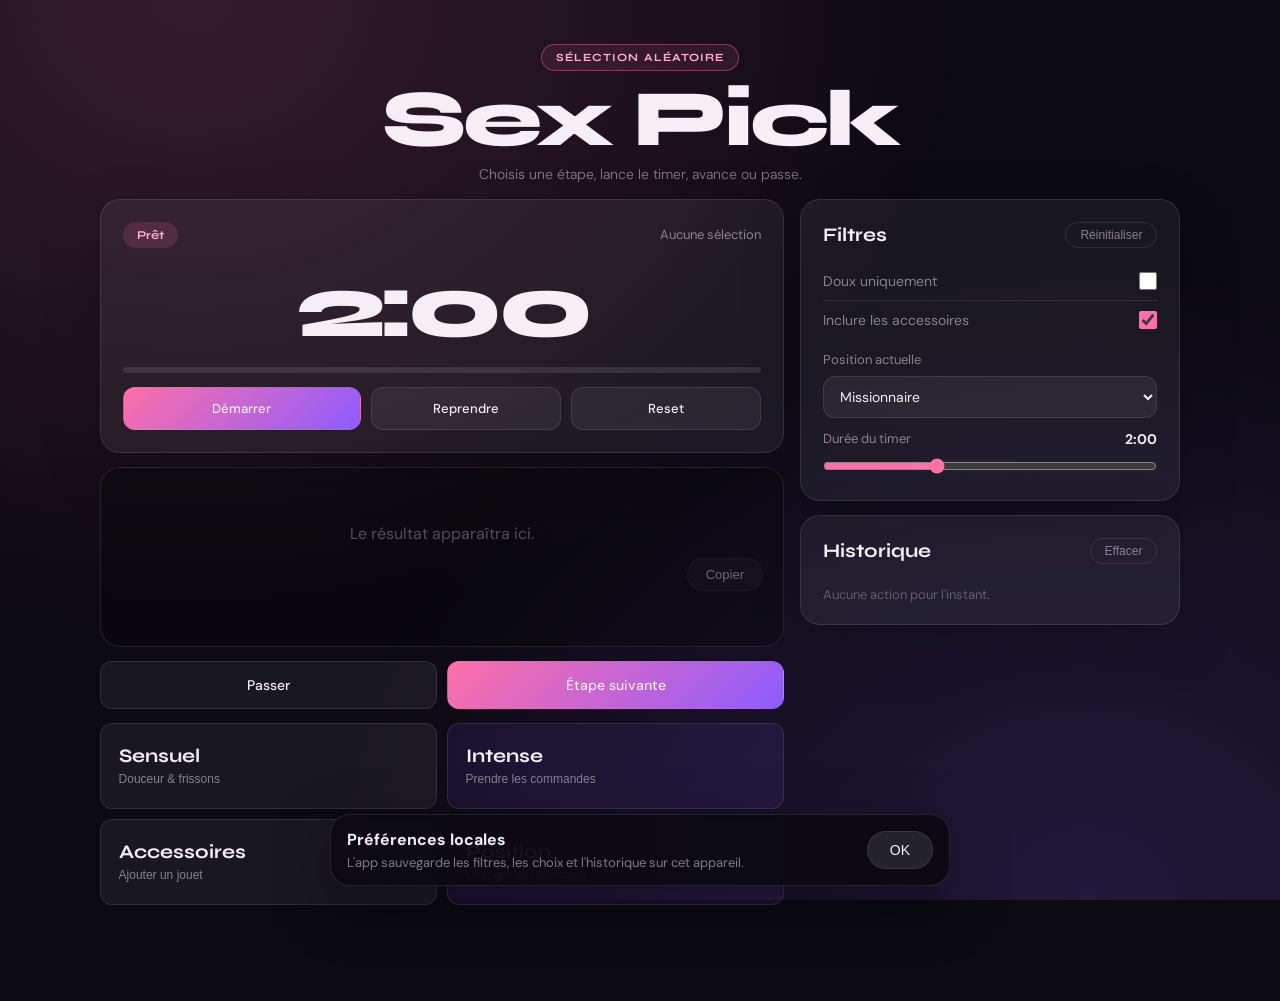
==== commit 67258c4a: "Add files via upload" ====
--- a/index.html
+++ b/index.html
@@ -30,7 +30,8 @@
   background:var(--bg);
   color:var(--text);
   min-height:100vh;
-  padding:1rem 1rem 5rem;
+  padding:clamp(.75rem,2vw,1.25rem) clamp(.75rem,2vw,1.25rem) 6rem;
+  overflow-x:hidden;
 }
 body::before{
   content:'';
@@ -42,7 +43,7 @@
   pointer-events:none;
   z-index:0;
 }
-.wrap{position:relative;z-index:1;max-width:900px;margin:0 auto}
+.wrap{position:relative;z-index:1;width:min(100%,1080px);margin:0 auto}
 
 /* HEADER */
 .app-header{padding:1.5rem 0 1rem;text-align:center}
@@ -56,22 +57,27 @@
 }
 h1{
   font-family:'Syne',sans-serif;
-  font-size:clamp(3rem,12vw,5.5rem);
+  font-size:clamp(2.75rem,8vw,5rem);
   font-weight:800;line-height:.9;letter-spacing:-.04em;
 }
 .app-header p{font-size:14px;color:var(--muted);margin-top:10px;font-weight:300}
 
 /* GRID LAYOUT */
-.app{display:grid;gap:14px}
-@media(min-width:800px){
-  .app{grid-template-columns:1fr 300px;align-items:start}
-  .side-panel{grid-row:1/3}
+.app{display:grid;gap:16px;grid-template-areas:"main" "side"}
+.app>section{grid-area:main;display:grid;gap:14px;min-width:0}
+.side-panel{grid-area:side;min-width:0}
+@media(min-width:900px){
+  .app{grid-template-columns:minmax(0,1fr) minmax(300px,360px);grid-template-areas:"main side";align-items:start}
+}
+@media(min-width:1180px){
+  .app{grid-template-columns:minmax(0,1fr) 380px}
 }
 
 /* CARDS */
 .card{
   border:1px solid var(--border);border-radius:var(--r);
-  background:var(--surface);padding:1.25rem;
+  background:var(--surface);padding:clamp(1rem,2.2vw,1.35rem);
+  box-shadow:0 20px 60px rgba(0,0,0,.18);
 }
 
 /* TIMER */
@@ -84,13 +90,15 @@
 #currentCategory{font-size:13px;color:var(--muted)}
 .timer{
   font-family:'Syne',sans-serif;
-  font-size:clamp(5rem,20vw,8rem);
-  font-weight:800;line-height:1;letter-spacing:-.04em;
-  text-align:center;padding:.5rem 0;
-}
+  font-size:clamp(3.6rem,12vw,6.2rem);
+  font-weight:800;line-height:.95;letter-spacing:-.06em;
+  text-align:center;padding:.35rem 0 .55rem;
+  max-width:100%;overflow:hidden;white-space:nowrap;
+}
+@media(min-width:900px){.timer{font-size:clamp(4rem,7vw,5.8rem)}}
 .progress-track{height:6px;border-radius:999px;background:rgba(255,255,255,0.1);overflow:hidden;margin-top:8px}
 
-.timer-actions{display:grid;grid-template-columns:1fr 1fr 1fr;gap:10px;margin-top:14px}
+.timer-actions{display:grid;grid-template-columns:1.25fr 1fr 1fr;gap:10px;margin-top:14px}
 .btn,.choice-card,.copy-btn,.panel-title button,.cookie-banner button{touch-action:manipulation;-webkit-tap-highlight-color:rgba(255,111,168,.25)}
 .btn.small{padding:11px 12px;font-size:13px}
 .status-error{margin-top:10px;color:#ffadd0;font-size:13px;line-height:1.4}
@@ -106,10 +114,12 @@
 .result-category{font-size:11px;font-weight:700;letter-spacing:.08em;text-transform:uppercase;color:var(--muted)}
 #resultContent h2{
   font-family:'Syne',sans-serif;
-  font-size:clamp(1.8rem,6vw,3rem);
-  font-weight:800;line-height:1.05;letter-spacing:-.02em;
+  font-size:clamp(1.7rem,4.8vw,3rem);
+  font-weight:800;line-height:1.02;letter-spacing:-.03em;
   margin-top:8px;
-}
+  overflow-wrap:break-word;hyphens:auto;
+}
+@media(min-width:900px){#resultContent h2{font-size:clamp(2rem,4vw,3.2rem)}}
 .role-line{
   display:inline-flex;margin-top:12px;padding:7px 14px;
   border:1px solid var(--border);border-radius:999px;
@@ -127,7 +137,7 @@
 .copy-btn:disabled{opacity:.4;cursor:not-allowed}
 
 /* ACTIONS */
-.feedback-actions{display:grid;grid-template-columns:1fr 1fr;gap:10px}
+.feedback-actions{display:grid;grid-template-columns:1fr 1fr;gap:10px;position:sticky;bottom:10px;z-index:5}
 .btn{
   padding:14px 16px;border-radius:var(--r-sm);border:1px solid var(--border);
   background:var(--surface);color:var(--text);font-family:'DM Sans',sans-serif;
@@ -141,7 +151,7 @@
 /* CHOICE GRID */
 .choice-grid{display:grid;grid-template-columns:1fr 1fr;gap:10px}
 .choice-card{
-  min-height:100px;padding:1rem 1.1rem;border-radius:var(--r-sm);
+  min-height:86px;padding:1rem 1.1rem;border-radius:var(--r-sm);
   border:1px solid var(--border);background:var(--surface);
   text-align:left;color:var(--text);cursor:pointer;transition:all .15s;
 }
@@ -202,11 +212,11 @@
 
 /* COOKIE */
 .cookie-banner{
-  position:fixed;bottom:16px;left:50%;transform:translateX(-50%);
-  width:min(700px,calc(100% - 32px));z-index:40;
-  display:flex;flex-wrap:wrap;gap:14px;align-items:center;justify-content:space-between;
-  padding:18px 20px;border:1px solid var(--border);border-radius:var(--r);
-  background:rgba(12,10,18,.96);
+  position:fixed;bottom:14px;left:50%;transform:translateX(-50%);
+  width:min(620px,calc(100% - 24px));z-index:40;
+  display:flex;flex-wrap:wrap;gap:12px;align-items:center;justify-content:space-between;
+  padding:14px 16px;border:1px solid var(--border);border-radius:var(--r);
+  background:rgba(12,10,18,.96);box-shadow:0 18px 60px rgba(0,0,0,.35);
 }
 .cookie-banner[hidden]{display:none}
 .cookie-banner p{font-size:13px;color:var(--muted);margin-top:4px}
@@ -215,9 +225,27 @@
   background:var(--surface-strong);color:var(--text);font-size:14px;font-weight:500;cursor:pointer;
   white-space:nowrap;
 }
+
+.no-js-warning{margin:12px auto;max-width:900px;padding:12px 16px;border:1px solid rgba(255,111,168,.45);border-radius:12px;background:rgba(255,111,168,.12);color:#ffadd0;font-size:13px}.js-ok .no-js-warning{display:none}
+.timer-controls{display:grid;grid-template-columns:1fr 1fr 1fr;gap:10px;margin-top:14px}.btn.small{padding:12px 14px}
+
+@media(max-width:899px){
+  .app-header{padding-top:1rem}
+  .timer-topline{gap:10px;align-items:flex-start}
+  #currentCategory{text-align:right}
+  .result-card{min-height:150px}
+}
+@media(max-width:520px){
+  body{padding-left:.7rem;padding-right:.7rem}
+  .choice-grid,.feedback-actions{grid-template-columns:1fr}
+  .timer-actions{grid-template-columns:1fr}
+  .timer{font-size:clamp(3.4rem,22vw,5rem)}
+  #resultContent h2{font-size:clamp(1.7rem,10vw,2.6rem)}
+}
 </style>
 </head>
 <body>
+<div class="no-js-warning">If this message stays visible, JavaScript did not start. On GitHub Pages, make sure this file is named <strong>index.html</strong> and opened through the Pages URL, not GitHub file preview.</div>
 <div class="wrap">
   <header class="app-header">
     <div class="tag">Sélection aléatoire</div>
@@ -226,7 +254,7 @@
   </header>
 
   <main class="app">
-    <section style="display:grid;gap:14px">
+    <section>
 
       <div class="card">
         <div class="timer-topline">
@@ -339,6 +367,7 @@
 <script>
 (function(){
 "use strict";
+try{document.documentElement.classList.add("js-ok");document.body&&document.body.classList.add("js-ok");}catch(e){}
 
 const POSITIONS = {
   missionnaire:{label:"Missionnaire",access:["front","upper","hands","close","stable","lying","face"]},
@@ -695,6 +724,7 @@
 }
 
 function init(){
+  try{document.body.classList.add("js-ok");}catch(e){}
   state.history=loadJ(STORAGE.history,[]);
   state.passes=loadJ(STORAGE.passes,[]);
   state.posKey=lsGet(STORAGE.pos,"missionnaire") || "missionnaire";
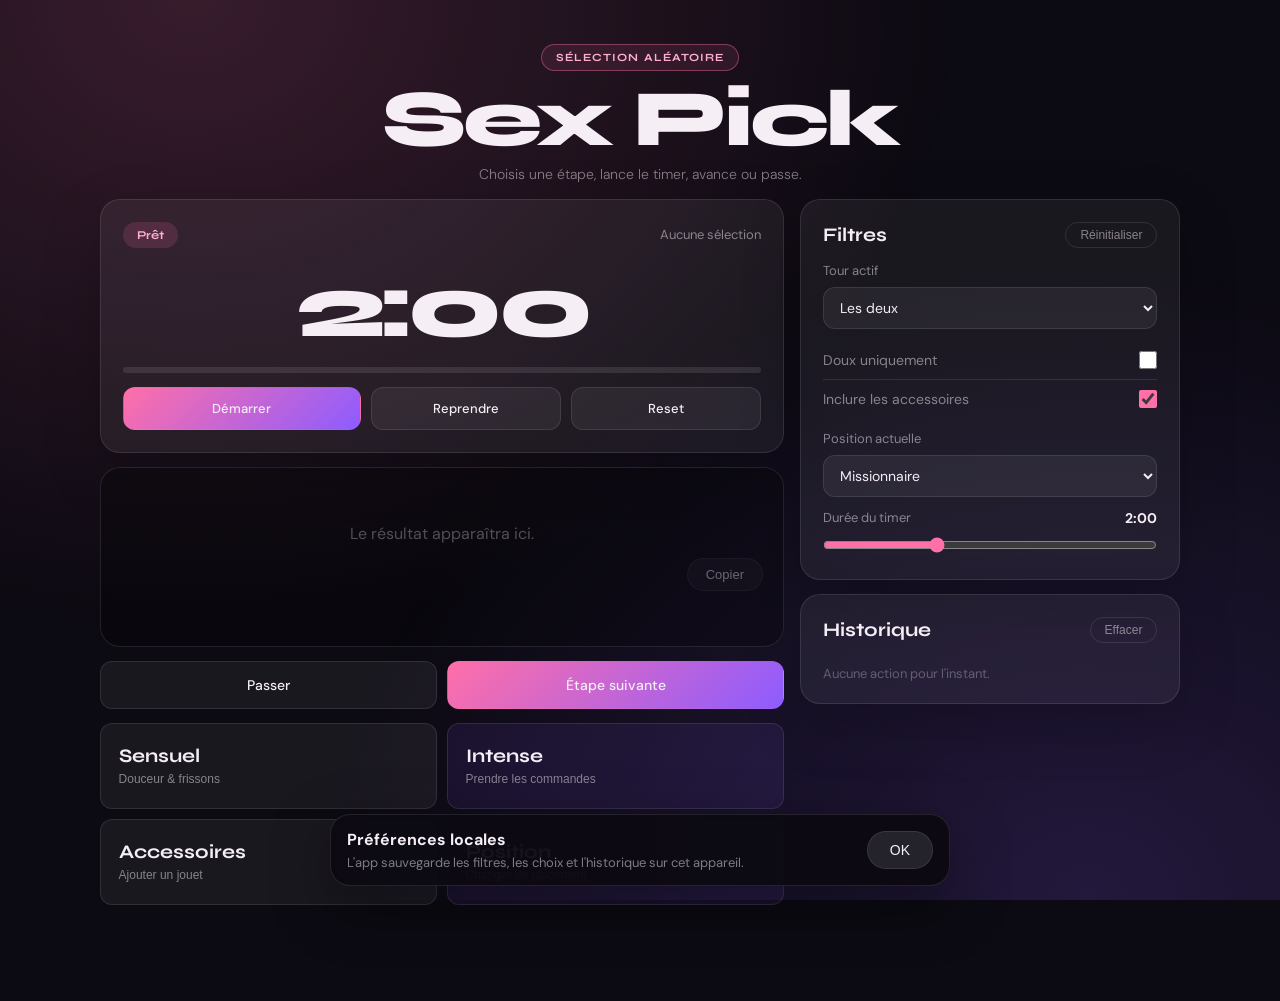
==== commit 12512987: "Add files via upload" ====
--- a/index.html
+++ b/index.html
@@ -307,6 +307,14 @@
           <h2>Filtres</h2>
           <button id="resetPreferences" type="button">Réinitialiser</button>
         </div>
+        <div class="select-line">
+          <span>Tour actif</span>
+          <select id="actorFilter">
+            <option value="all">Les deux</option>
+            <option value="Elle">Elle</option>
+            <option value="Lui">Lui</option>
+          </select>
+        </div>
         <label class="filter-line">
           <span>Doux uniquement</span>
           <input id="softOnly" type="checkbox">
@@ -371,80 +379,214 @@
 
 const POSITIONS = {
   missionnaire:{label:"Missionnaire",access:["front","upper","hands","close","stable","lying","face"]},
+  missionnaire_surele:{label:"Missionnaire surélevé",access:["front","upper","hands","stable","lying","lower"]},
   levrette:{label:"Levrette",access:["rear","upper","hands","stable","lying"]},
+  levrette_profonde:{label:"Levrette profonde",access:["rear","hands","stable","lying","lower"]},
   cavaliere:{label:"Cavalière",access:["front","upper","hands","stable","seated"]},
   cavaliere_inv:{label:"Cavalière inversée",access:["rear","hands","stable","seated"]},
+  cavaliere_penchee:{label:"Cavalière penchée",access:["front","upper","hands","close","stable","seated","face"]},
   cuillere:{label:"Cuillère",access:["rear","upper","hands","close","stable","lying"]},
+  petite_cuillere:{label:"Petite cuillère serrée",access:["rear","close","stable","lying"]},
   lotus:{label:"Lotus",access:["front","upper","hands","close","seated","face"]},
   equerre:{label:"L'équerre",access:["front","lower","hands","stable","lying"]},
   bord_lit:{label:"Bord du lit",access:["front","upper","hands","stable","standing"]},
-  debout_face:{label:"Debout, face à face",access:["front","upper","hands","close","standing","face"]},
-  debout_dos:{label:"Debout, par derrière",access:["rear","upper","hands","close","standing"]}
+  debout_face:{label:"Debout face à face",access:["front","upper","hands","close","standing","face"]},
+  debout_dos:{label:"Debout par derrière",access:["rear","upper","hands","close","standing"]},
+  mur:{label:"Contre le mur",access:["front","upper","hands","close","standing","face"]},
+  mur_dos:{label:"Contre le mur par derrière",access:["rear","upper","hands","standing"]},
+  andromaque:{label:"L'Andromaque",access:["front","upper","hands","stable","lying","face"]},
+  sphinx:{label:"Le Sphinx",access:["rear","hands","stable","lying"]},
+  amazone:{label:"L'Amazone",access:["front","upper","hands","stable","seated","face"]},
+  balancoire:{label:"La Balançoire",access:["front","lower","hands","stable","lying"]},
+  pont:{label:"Le Pont",access:["front","upper","hands","stable","lying"]},
+  arbre:{label:"L'Arbre",access:["front","upper","hands","close","standing","face"]},
+  chaise:{label:"La Chaise",access:["front","upper","hands","seated","stable","face"]},
+  chaise_dos:{label:"La Chaise inversée",access:["rear","hands","seated","stable"]},
+  levrette_laterale:{label:"Levrette latérale",access:["rear","upper","hands","close","stable","lying"]},
+  ciseau:{label:"Les Ciseaux",access:["front","lower","hands","stable","lying"]},
+  papillon:{label:"Le Papillon",access:["front","lower","hands","stable","lying"]},
+  arc:{label:"L'Arc",access:["rear","upper","hands","stable","lying","lower"]},
+  suspendue:{label:"La Suspendue",access:["front","upper","hands","close","standing"]},
+  face_assise:{label:"Face à face assis",access:["front","upper","hands","close","seated","face"]}
 };
 
 const ACTIONS = [
-  // ── SENSUEL (classic) ──────────────────────────────────────────────
-  {phase:"classic",title:"Baisers dans le cou",actor:"Elle",target:"lui",action:"pose des baisers lents dans le creux du cou",requires:["upper","close"],intensity:"soft"},
-  {phase:"classic",title:"Baisers dans le cou",actor:"Lui",target:"elle",action:"pose des baisers lents dans le creux du cou",requires:["upper","close"],intensity:"soft"},
-  {phase:"classic",title:"Caresses dans le dos",actor:"Elle",target:"lui",action:"fait courir ses ongles doucement sur le dos",requires:["rear","upper"],intensity:"soft"},
-  {phase:"classic",title:"Caresses dans le dos",actor:"Lui",target:"elle",action:"fait courir ses ongles doucement sur le dos",requires:["rear","upper"],intensity:"soft"},
-  {phase:"classic",title:"Morsure légère",actor:"Elle",target:"lui",action:"mord doucement l'épaule ou le lobe de l'oreille",requires:["upper","close"],intensity:"soft"},
-  {phase:"classic",title:"Morsure légère",actor:"Lui",target:"elle",action:"mord doucement l'épaule ou le lobe de l'oreille",requires:["upper","close"],intensity:"soft"},
-  {phase:"classic",title:"Souffle dans l'oreille",actor:"Elle",target:"lui",action:"souffle chaud à l'oreille sans dire un mot",requires:["upper","close","face"],intensity:"soft"},
-  {phase:"classic",title:"Souffle dans l'oreille",actor:"Lui",target:"elle",action:"souffle chaud à l'oreille sans dire un mot",requires:["upper","close","face"],intensity:"soft"},
-  {phase:"classic",title:"Main dans les cheveux",actor:"Elle",target:"lui",action:"passe les doigts lentement dans ses cheveux",requires:["upper","hands"],intensity:"soft"},
-  {phase:"classic",title:"Main dans les cheveux",actor:"Lui",target:"elle",action:"passe les doigts lentement dans ses cheveux",requires:["upper","hands"],intensity:"soft"},
-  {phase:"classic",title:"Caresses des cuisses",actor:"Elle",target:"lui",action:"effleure l'intérieur des cuisses sans aller plus loin",requires:["hands","lower"],intensity:"soft"},
-  {phase:"classic",title:"Caresses des cuisses",actor:"Lui",target:"elle",action:"effleure l'intérieur des cuisses sans aller plus loin",requires:["hands","lower"],intensity:"soft"},
-  {phase:"classic",title:"Corps immobiles",actor:"Elle et lui",target:"ensemble",action:"restent parfaitement immobiles, juste collés, et respirent",requires:["close"],intensity:"soft"},
-  {phase:"classic",title:"Baisers sur le ventre",actor:"Elle",target:"lui",action:"descend une ligne de baisers sur le ventre",requires:["hands","front","lying"],intensity:"soft"},
-  {phase:"classic",title:"Baisers sur le ventre",actor:"Lui",target:"elle",action:"descend une ligne de baisers sur le ventre",requires:["hands","front","lying"],intensity:"soft"},
-  {phase:"classic",title:"Regard soutenu",actor:"Elle et lui",target:"ensemble",action:"se regardent dans les yeux sans se détourner pendant 30 secondes",requires:["face"],intensity:"soft"},
-  {phase:"classic",title:"Massage des fesses",actor:"Elle",target:"lui",action:"masse lentement les fesses avec les deux mains",requires:["rear","hands"],intensity:"soft"},
-  {phase:"classic",title:"Massage des fesses",actor:"Lui",target:"elle",action:"masse lentement les fesses avec les deux mains",requires:["rear","hands"],intensity:"soft"},
-
-  // ── INTENSE (advanced) ─────────────────────────────────────────────
-  {phase:"advanced",title:"Rythme imposé",actor:"Elle",target:"lui",action:"impose un rythme lent et constant — il ne doit pas accélérer",requires:["close","stable"],intensity:"advanced"},
-  {phase:"advanced",title:"Rythme imposé",actor:"Lui",target:"elle",action:"impose un rythme lent et constant — elle ne doit pas accélérer",requires:["close","stable"],intensity:"advanced"},
-  {phase:"advanced",title:"Pause volontaire",actor:"Elle",target:"lui",action:"s'arrête net, attend 10 secondes, reprend comme si de rien n'était",requires:["close","controlled","stable"],intensity:"advanced"},
-  {phase:"advanced",title:"Pause volontaire",actor:"Lui",target:"elle",action:"s'arrête net, attend 10 secondes, reprend comme si de rien n'était",requires:["close","controlled","stable"],intensity:"advanced"},
-  {phase:"advanced",title:"Instructions à voix basse",actor:"Elle",target:"lui",action:"murmure exactement ce qu'elle veut qu'il fasse",requires:["upper","close","face"],intensity:"advanced"},
-  {phase:"advanced",title:"Instructions à voix basse",actor:"Lui",target:"elle",action:"murmure exactement ce qu'il veut qu'elle fasse",requires:["upper","close","face"],intensity:"advanced"},
-  {phase:"advanced",title:"Mains retenues",actor:"Elle",target:"lui",action:"retient doucement ses mains au-dessus de la tête",requires:["front","upper","lying","stable"],intensity:"advanced"},
-  {phase:"advanced",title:"Mains retenues",actor:"Lui",target:"elle",action:"retient doucement ses mains au-dessus de la tête",requires:["front","upper","lying","stable"],intensity:"advanced"},
-  {phase:"advanced",title:"Yeux fermés, se laisser guider",actor:"Elle",target:"lui",action:"ferme les yeux et le laisse tout décider pendant 1 minute",requires:["hands","controlled"],intensity:"advanced"},
-  {phase:"advanced",title:"Yeux fermés, se laisser guider",actor:"Lui",target:"elle",action:"ferme les yeux et la laisse tout décider pendant 1 minute",requires:["hands","controlled"],intensity:"advanced"},
-  {phase:"advanced",title:"Changement de rôle",actor:"Elle et lui",target:"ensemble",action:"échangent les rôles actif / passif instantanément",requires:["close","stable"],intensity:"advanced"},
-  {phase:"advanced",title:"Accélération progressive",actor:"Elle et lui",target:"ensemble",action:"augmentent le rythme très progressivement, sans jamais reculer",requires:["close","stable"],intensity:"advanced"},
-  {phase:"advanced",title:"Mordre la lèvre",actor:"Elle",target:"lui",action:"attrape sa lèvre inférieure entre ses dents, très doucement",requires:["face","close"],intensity:"advanced"},
-  {phase:"advanced",title:"Mordre la lèvre",actor:"Lui",target:"elle",action:"attrape sa lèvre inférieure entre ses dents, très doucement",requires:["face","close"],intensity:"advanced"},
-  {phase:"advanced",title:"Serrer plus fort",actor:"Elle et lui",target:"ensemble",action:"se serrent nettement plus fort — hanches, dos, épaules — sans autre changement",requires:["close"],intensity:"advanced"},
-
-  // ── ACCESSOIRES (toy) ──────────────────────────────────────────────
-  {phase:"toy",title:"Glaçon",actor:"Elle",target:"lui",action:"promène un glaçon lentement sur le torse, le ventre, le dos",requires:["hands","upper"],intensity:"advanced"},
-  {phase:"toy",title:"Glaçon",actor:"Lui",target:"elle",action:"promène un glaçon lentement sur le torse, le ventre, le dos",requires:["hands","upper"],intensity:"advanced"},
-  {phase:"toy",title:"Huile de massage",actor:"Elle",target:"lui",action:"réchauffe de l'huile dans ses mains et masse les épaules, le dos, les fesses",requires:["hands","rear","upper"],intensity:"soft"},
-  {phase:"toy",title:"Huile de massage",actor:"Lui",target:"elle",action:"réchauffe de l'huile dans ses mains et masse les épaules, le dos, les fesses",requires:["hands","rear","upper"],intensity:"soft"},
-  {phase:"toy",title:"Bandeau sur les yeux",actor:"Elle",target:"lui",action:"lui bande les yeux — à lui de deviner chaque geste",requires:["hands","controlled"],intensity:"advanced"},
-  {phase:"toy",title:"Bandeau sur les yeux",actor:"Lui",target:"elle",action:"lui bande les yeux — à elle de deviner chaque geste",requires:["hands","controlled"],intensity:"advanced"},
-  {phase:"toy",title:"Vibromasseur",actor:"Elle",target:"lui",action:"introduit progressivement un vibromasseur, en commençant par le minimum",requires:["hands","stable","controlled"],intensity:"advanced"},
-  {phase:"toy",title:"Vibromasseur",actor:"Lui",target:"elle",action:"introduit progressivement un vibromasseur, en commençant par le minimum",requires:["hands","stable","controlled"],intensity:"advanced"},
-  {phase:"toy",title:"Attacher les poignets",actor:"Elle",target:"lui",action:"attache doucement ses poignets avec une écharpe — il reste immobile",requires:["front","upper","lying","stable"],intensity:"advanced"},
-  {phase:"toy",title:"Attacher les poignets",actor:"Lui",target:"elle",action:"attache doucement ses poignets avec une écharpe — elle reste immobile",requires:["front","upper","lying","stable"],intensity:"advanced"},
-  {phase:"toy",title:"Plume ou effleurage",actor:"Elle",target:"lui",action:"fait courir une plume (ou ses cheveux) sur toute la peau exposée",requires:["hands","upper"],intensity:"soft"},
-  {phase:"toy",title:"Plume ou effleurage",actor:"Lui",target:"elle",action:"fait courir une plume (ou ses cheveux) sur toute la peau exposée",requires:["hands","upper"],intensity:"soft"},
+
+  // ── SENSUEL · ELLE ──────────────────────────────────────────────────
+  {phase:"classic",title:"Baisers dans le cou",actor:"Elle",target:"lui",action:"pose des baisers lents et humides dans le creux de son cou — de l'oreille jusqu'à l'épaule, sans se presser",requires:["upper","close"],intensity:"soft"},
+  {phase:"classic",title:"Caresses dans le dos",actor:"Elle",target:"lui",action:"fait courir ses ongles de bas en haut dans son dos, très lentement, en variant la pression à chaque passage",requires:["rear","upper"],intensity:"soft"},
+  {phase:"classic",title:"Baisers sur le ventre",actor:"Elle",target:"lui",action:"descend une ligne de baisers du sternum jusqu'au nombril, lèvres chaudes, souffle retenu",requires:["hands","front"],intensity:"soft"},
+  {phase:"classic",title:"Baisers dans le dos",actor:"Elle",target:"lui",action:"embrasse toute la colonne vertébrale du bas du dos jusqu'à la nuque — un baiser à chaque vertèbre",requires:["rear","upper","hands"],intensity:"soft"},
+  {phase:"classic",title:"Baisers sur les épaules",actor:"Elle",target:"lui",action:"couvre ses épaules et la base de son cou de petits baisers appuyés, l'un après l'autre",requires:["upper","hands"],intensity:"soft"},
+  {phase:"classic",title:"Baisers sur les poignets",actor:"Elle",target:"lui",action:"prend son poignet, le retourne et embrasse lentement l'intérieur — là où le pouls se sent",requires:["hands","close"],intensity:"soft"},
+  {phase:"classic",title:"Baisers sur les cuisses",actor:"Elle",target:"lui",action:"descend jusqu'à ses cuisses et les embrasse à l'intérieur, de plus en plus haut — sans jamais atteindre le but",requires:["hands","lower"],intensity:"soft"},
+  {phase:"classic",title:"Lécher le cou",actor:"Elle",target:"lui",action:"passe la pointe de la langue dans le creux de son cou, très lentement, un seul long tracé",requires:["upper","close"],intensity:"soft"},
+  {phase:"classic",title:"Lécher l'oreille",actor:"Elle",target:"lui",action:"effleure le contour de son oreille avec la langue — lobe, intérieur du pavillon — sans prononcer un mot",requires:["upper","close","face"],intensity:"soft"},
+  {phase:"classic",title:"Lécher les tétons",actor:"Elle",target:"lui",action:"tourne la langue lentement autour de son téton, cercle après cercle, en accélérant très progressivement",requires:["front","upper","hands"],intensity:"soft"},
+  {phase:"classic",title:"Lécher le ventre",actor:"Elle",target:"lui",action:"trace un sillon humide avec la langue depuis son nombril vers le bas, s'arrête juste avant d'aller plus loin",requires:["front","hands"],intensity:"soft"},
+  {phase:"classic",title:"Lécher l'intérieur des cuisses",actor:"Elle",target:"lui",action:"lèche lentement l'intérieur de ses cuisses en remontant, toujours plus près sans encore arriver au but",requires:["hands","lower"],intensity:"soft"},
+  {phase:"classic",title:"Massage des fesses",actor:"Elle",target:"lui",action:"masse ses fesses à pleine main — paumes ouvertes, pression lente et profonde, en suivant chaque courbe",requires:["rear","hands"],intensity:"soft"},
+  {phase:"classic",title:"Massage du dos",actor:"Elle",target:"lui",action:"masse tout son dos — trapèzes, flancs, lombaires — avec les deux pouces qui remontent lentement le long des vertèbres",requires:["rear","upper","hands"],intensity:"soft"},
+  {phase:"classic",title:"Massage du cuir chevelu",actor:"Elle",target:"lui",action:"glisse les dix doigts dans ses cheveux et masse le crâne en petits cercles — prend tout son temps",requires:["upper","hands","face"],intensity:"soft"},
+  {phase:"classic",title:"Massage de la nuque",actor:"Elle",target:"lui",action:"saisit sa nuque à deux mains, un pouce de chaque côté de la colonne, pétrit doucement et fermement",requires:["rear","upper","hands"],intensity:"soft"},
+  {phase:"classic",title:"Massage des cuisses",actor:"Elle",target:"lui",action:"remonte lentement les deux mains le long de ses cuisses — genoux vers le haut — sans jamais dépasser",requires:["hands","lower"],intensity:"soft"},
+  {phase:"classic",title:"Massage des pieds",actor:"Elle",target:"lui",action:"prend un pied, le pose sur ses genoux et masse la voûte plantaire pouce par pouce, lentement",requires:["hands","lower"],intensity:"soft"},
+  {phase:"classic",title:"Massage des hanches",actor:"Elle",target:"lui",action:"pose les deux mains à plat sur ses hanches et masse en grands cercles — ancré, lent, possessif",requires:["hands","close","lower"],intensity:"soft"},
+  {phase:"classic",title:"Tracer avec le doigt",actor:"Elle",target:"lui",action:"trace des formes sur sa peau avec un seul doigt — dos, torse, ventre — sans dire un mot",requires:["hands","upper"],intensity:"soft"},
+  {phase:"classic",title:"Souffle dans l'oreille",actor:"Elle",target:"lui",action:"approche ses lèvres de son oreille sans le toucher et souffle très doucement — juste l'air chaud",requires:["upper","close","face"],intensity:"soft"},
+  {phase:"classic",title:"Main dans les cheveux",actor:"Elle",target:"lui",action:"enfouit lentement les doigts dans ses cheveux, paume contre le crâne, et tire très légèrement vers elle",requires:["upper","hands"],intensity:"soft"},
+  {phase:"classic",title:"Morsure légère épaule",actor:"Elle",target:"lui",action:"mord doucement le muscle de son épaule — juste assez pour qu'il sente les dents",requires:["upper","close"],intensity:"soft"},
+  {phase:"classic",title:"Lécher les fesses",actor:"Elle",target:"lui",action:"embrasse puis lèche lentement ses fesses — paumes posées à plat, langue qui trace des cercles",requires:["rear","hands"],intensity:"soft"},
+
+  // ── SENSUEL · LUI ──────────────────────────────────────────────────
+  {phase:"classic",title:"Baisers dans le cou",actor:"Lui",target:"elle",action:"pose ses lèvres dans le creux de son cou et embrasse lentement, une main dans ses cheveux pour garder sa tête légèrement penchée",requires:["upper","close"],intensity:"soft"},
+  {phase:"classic",title:"Caresses dans le dos",actor:"Lui",target:"elle",action:"pose les deux paumes à plat sur son dos et les fait descendre très lentement — ongles à peine perceptibles, de la nuque aux reins",requires:["rear","upper"],intensity:"soft"},
+  {phase:"classic",title:"Baisers sur le ventre",actor:"Lui",target:"elle",action:"descend les lèvres depuis son nombril, un baiser à la fois, et s'arrête juste avant la limite — il garde les yeux levés sur elle",requires:["hands","front"],intensity:"soft"},
+  {phase:"classic",title:"Baisers dans le dos",actor:"Lui",target:"elle",action:"demande-lui de se retourner, l'embrasse dans le bas du dos et remonte vertèbre par vertèbre jusqu'à la nuque",requires:["rear","upper","hands"],intensity:"soft"},
+  {phase:"classic",title:"Baisers sur les épaules",actor:"Lui",target:"elle",action:"pose ses lèvres sur ses épaules et remonte doucement le long de son cou, l'une après l'autre",requires:["upper","hands"],intensity:"soft"},
+  {phase:"classic",title:"Baisers sur les poignets",actor:"Lui",target:"elle",action:"prend son poignet entre ses deux mains, le retourne et l'embrasse à l'intérieur — longuement, sans se précipiter",requires:["hands","close"],intensity:"soft"},
+  {phase:"classic",title:"Baisers sur les seins",actor:"Lui",target:"elle",action:"embrasse ses seins lentement — d'abord le contour, puis vers le centre — sans jamais toucher les tétons tout de suite",requires:["front","upper","hands"],intensity:"soft"},
+  {phase:"classic",title:"Baisers sur les cuisses",actor:"Lui",target:"elle",action:"descend jusqu'à l'intérieur de ses cuisses et embrasse en remontant — de plus en plus haut, lèvres chaudes, sans encore aller plus loin",requires:["hands","lower"],intensity:"soft"},
+  {phase:"classic",title:"Lécher le cou",actor:"Lui",target:"elle",action:"passe la langue dans le creux de son cou, très lentement — un seul tracé de l'oreille jusqu'à l'épaule",requires:["upper","close"],intensity:"soft"},
+  {phase:"classic",title:"Lécher l'oreille",actor:"Lui",target:"elle",action:"effleure son oreille avec la langue — lobe, puis le bord — une main posée sur sa nuque pour la maintenir près de lui",requires:["upper","close","face"],intensity:"soft"},
+  {phase:"classic",title:"Lécher les tétons",actor:"Lui",target:"elle",action:"prend un téton dans sa bouche — langue en cercle d'abord, puis il aspire doucement, les yeux dans les siens",requires:["front","upper","hands"],intensity:"soft"},
+  {phase:"classic",title:"Lécher le ventre",actor:"Lui",target:"elle",action:"descend la langue depuis son ventre — nombril, os iliaque, aine — sans jamais aller directement au but",requires:["front","hands"],intensity:"soft"},
+  {phase:"classic",title:"Lécher l'intérieur des cuisses",actor:"Lui",target:"elle",action:"lèche l'intérieur de ses cuisses en remontant — chaque côté à tour de rôle — il prend son temps avant d'arriver où elle attend",requires:["hands","lower"],intensity:"soft"},
+  {phase:"classic",title:"Massage des fesses",actor:"Lui",target:"elle",action:"masse ses fesses lentement — deux mains, paumes ouvertes, pression profonde et régulière, les doigts qui suivent chaque courbe",requires:["rear","hands"],intensity:"soft"},
+  {phase:"classic",title:"Massage du dos",actor:"Lui",target:"elle",action:"lui demande de s'allonger sur le ventre. Masse tout le dos — épaules, flancs, bas du dos — avec les pouces de chaque côté de la colonne",requires:["rear","upper","hands"],intensity:"soft"},
+  {phase:"classic",title:"Massage du cuir chevelu",actor:"Lui",target:"elle",action:"glisse les dix doigts dans ses cheveux et masse le crâne lentement — petits cercles à la tempe, derrière les oreilles, à la nuque",requires:["upper","hands","face"],intensity:"soft"},
+  {phase:"classic",title:"Massage de la nuque",actor:"Lui",target:"elle",action:"pose les deux pouces de chaque côté de sa colonne à la nuque et pétrit doucement — descend jusqu'aux épaules",requires:["rear","upper","hands"],intensity:"soft"},
+  {phase:"classic",title:"Massage des seins",actor:"Lui",target:"elle",action:"masse ses seins à pleine main, lentement, en spirale de l'extérieur vers le centre — sans encore toucher les tétons",requires:["front","upper","hands"],intensity:"soft"},
+  {phase:"classic",title:"Massage des cuisses",actor:"Lui",target:"elle",action:"remonte lentement ses deux mains le long de ses cuisses depuis le genou — il s'arrête juste avant de dépasser",requires:["hands","lower"],intensity:"soft"},
+  {phase:"classic",title:"Massage des pieds",actor:"Lui",target:"elle",action:"pose son pied sur ses cuisses, masse la voûte plantaire pouce par pouce — lent, appuyé, généreux",requires:["hands","lower"],intensity:"soft"},
+  {phase:"classic",title:"Massage des hanches",actor:"Lui",target:"elle",action:"pose les deux mains sur ses hanches et masse en grands cercles lents — ses pouces sur les os iliaques, paumes chaudes",requires:["hands","close","lower"],intensity:"soft"},
+  {phase:"classic",title:"Tracer avec le doigt",actor:"Lui",target:"elle",action:"trace des lettres ou des formes sur sa peau avec un seul doigt — dos, ventre, bras — elle doit deviner ce qu'il écrit",requires:["hands","upper"],intensity:"soft"},
+  {phase:"classic",title:"Souffle dans l'oreille",actor:"Lui",target:"elle",action:"approche sa bouche de son oreille sans la toucher et souffle longuement — juste l'air chaud, rien d'autre",requires:["upper","close","face"],intensity:"soft"},
+  {phase:"classic",title:"Main dans les cheveux",actor:"Lui",target:"elle",action:"glisse une main dans ses cheveux, paume contre la nuque, et tire très doucement vers l'arrière — juste assez",requires:["upper","hands"],intensity:"soft"},
+  {phase:"classic",title:"Morsure légère épaule",actor:"Lui",target:"elle",action:"mord doucement la base de son cou ou son épaule — pas trop fort, juste assez pour laisser une impression",requires:["upper","close"],intensity:"soft"},
+  {phase:"classic",title:"Regard soutenu",actor:"Elle et lui",target:"ensemble",action:"se regardent dans les yeux — sans sourire, sans se détourner — pendant 30 secondes complètes",requires:["face"],intensity:"soft"},
+  {phase:"classic",title:"Corps immobiles",actor:"Elle et lui",target:"ensemble",action:"restent parfaitement immobiles, collés l'un à l'autre, et comptent dix respirations lentes ensemble",requires:["close"],intensity:"soft"},
+
+  // ── INTENSE · ELLE ─────────────────────────────────────────────────
+  {phase:"advanced",title:"Fellation",actor:"Elle",target:"lui",action:"descend sur lui et le prend en bouche — langue d'abord, lèvres ensuite, rythme entièrement à elle",requires:["front","hands","lower"],intensity:"advanced"},
+  {phase:"advanced",title:"Rythme imposé",actor:"Elle",target:"lui",action:"pose les deux mains sur ses hanches et impose un rythme lent et constant — il n'a pas le droit d'accélérer",requires:["close","stable"],intensity:"advanced"},
+  {phase:"advanced",title:"Pause volontaire",actor:"Elle",target:"lui",action:"s'arrête net au moment le plus intense — attend 10 secondes sans bouger, les yeux dans les siens — puis reprend exactement pareil",requires:["close","controlled","stable"],intensity:"advanced"},
+  {phase:"advanced",title:"Instructions à voix basse",actor:"Elle",target:"lui",action:"murmure à son oreille exactement ce qu'elle veut — précis, direct, sans détour ni fioriture",requires:["upper","close","face"],intensity:"advanced"},
+  {phase:"advanced",title:"Mains retenues",actor:"Elle",target:"lui",action:"saisit ses deux poignets et les tient fermement au-dessus de la tête — il reste immobile, elle fait ce qu'elle veut",requires:["front","upper","lying","stable"],intensity:"advanced"},
+  {phase:"advanced",title:"Yeux fermés",actor:"Elle",target:"lui",action:"ferme les yeux et abandonne tout contrôle — lui décide de tout pendant exactement 1 minute",requires:["hands","controlled"],intensity:"advanced"},
+  {phase:"advanced",title:"Mordre la lèvre",actor:"Elle",target:"lui",action:"prend sa lèvre inférieure entre ses dents — pression qui monte progressivement — regard fixé dans ses yeux",requires:["face","close"],intensity:"advanced"},
+  {phase:"advanced",title:"Gifle légère",actor:"Elle",target:"lui",action:"lui donne une légère claque sur les fesses en plein milieu du mouvement — une seule, sans prévenir",requires:["rear","hands"],intensity:"advanced"},
+  {phase:"advanced",title:"Tirer les cheveux",actor:"Elle",target:"lui",action:"attrape une poignée de ses cheveux à la nuque et tire doucement mais fermement vers l'arrière",requires:["upper","close","hands"],intensity:"advanced"},
+  {phase:"advanced",title:"Main sur la gorge",actor:"Elle",target:"lui",action:"pose une main ouverte sur sa gorge — paume chaude, sans presser — et maintient le contact",requires:["upper","close","face","hands"],intensity:"advanced"},
+  {phase:"advanced",title:"Mordre les fesses",actor:"Elle",target:"lui",action:"mord une fesse — doucement d'abord, puis plus ferme — en gardant les deux mains posées dessus",requires:["rear","hands"],intensity:"advanced"},
+  {phase:"advanced",title:"Stimulation manuelle",actor:"Elle",target:"lui",action:"le prend en main et improvise — rythme, pression, vitesse entièrement à elle — elle le regarde réagir",requires:["hands","lower"],intensity:"advanced"},
+  {phase:"advanced",title:"Sucer les tétons",actor:"Elle",target:"lui",action:"prend son téton en bouche — suce doucement puis plus fort — les yeux dans les siens tout le long",requires:["front","upper","hands"],intensity:"advanced"},
+  {phase:"advanced",title:"Lécher en descendant",actor:"Elle",target:"lui",action:"lèche depuis le torse jusqu'en bas — ventre, bassin, intérieur des cuisses — et arrive enfin au but",requires:["front","hands","lower"],intensity:"advanced"},
+
+  // ── INTENSE · LUI ──────────────────────────────────────────────────
+  {phase:"advanced",title:"Cunnilingus",actor:"Lui",target:"elle",action:"descend entre ses jambes, prend tout son temps — lèvres, langue, rythme patient — il ne s'arrête pas avant qu'elle le demande",requires:["front","hands","lower"],intensity:"advanced"},
+  {phase:"advanced",title:"Rythme imposé",actor:"Lui",target:"elle",action:"pose les deux mains sur ses hanches et impose un rythme — lent, régulier, implacable — elle n'a pas le droit de changer quoi que ce soit",requires:["close","stable"],intensity:"advanced"},
+  {phase:"advanced",title:"Pause volontaire",actor:"Lui",target:"elle",action:"s'arrête net au pic de l'intensité — 10 secondes immobile, yeux dans les yeux — reprend exactement là où il s'était arrêté",requires:["close","controlled","stable"],intensity:"advanced"},
+  {phase:"advanced",title:"Instructions à voix basse",actor:"Lui",target:"elle",action:"murmure à son oreille ce qu'il veut qu'elle fasse — précis, direct, il attend qu'elle obéisse avant de continuer",requires:["upper","close","face"],intensity:"advanced"},
+  {phase:"advanced",title:"Mains retenues",actor:"Lui",target:"elle",action:"saisit ses deux poignets et les maintient fermement au-dessus de la tête — elle reste immobile pendant qu'il prend son temps",requires:["front","upper","lying","stable"],intensity:"advanced"},
+  {phase:"advanced",title:"Yeux fermés",actor:"Lui",target:"elle",action:"lui bande les yeux ou lui demande de les fermer — elle ne sait plus ce qui arrive ni d'où, juste les sensations",requires:["hands","controlled"],intensity:"advanced"},
+  {phase:"advanced",title:"Mordre la lèvre",actor:"Lui",target:"elle",action:"prend sa lèvre inférieure entre les dents — pression très douce d'abord, puis qui monte — les yeux dans les siens",requires:["face","close"],intensity:"advanced"},
+  {phase:"advanced",title:"Gifle légère",actor:"Lui",target:"elle",action:"lui donne une légère claque sur les fesses en plein milieu du mouvement — une seule, sans prévenir",requires:["rear","hands"],intensity:"advanced"},
+  {phase:"advanced",title:"Tirer les cheveux",actor:"Lui",target:"elle",action:"attrape une poignée de ses cheveux à la nuque, tire doucement mais fermement vers l'arrière — expose son cou",requires:["upper","close","hands"],intensity:"advanced"},
+  {phase:"advanced",title:"Main sur la gorge",actor:"Lui",target:"elle",action:"pose une main ouverte sur sa gorge — paume chaude, aucune pression — maintient le contact, la regarde dans les yeux",requires:["upper","close","face","hands"],intensity:"advanced"},
+  {phase:"advanced",title:"Mordre les fesses",actor:"Lui",target:"elle",action:"mord une fesse — très doucement d'abord, pression qui monte — deux mains posées à plat de chaque côté",requires:["rear","hands"],intensity:"advanced"},
+  {phase:"advanced",title:"Stimulation manuelle",actor:"Lui",target:"elle",action:"la stimule à la main — doigts, rythme, pression entièrement à lui — il la regarde et ajuste selon ses réactions",requires:["hands","lower"],intensity:"advanced"},
+  {phase:"advanced",title:"Sucer les tétons",actor:"Lui",target:"elle",action:"prend un téton en bouche — langue d'abord en cercle, puis aspiration douce, puis plus forte — il la regarde réagir",requires:["front","upper","hands"],intensity:"advanced"},
+  {phase:"advanced",title:"Lécher en descendant",actor:"Lui",target:"elle",action:"lèche depuis son ventre vers le bas — nombril, aine, intérieur des cuisses — et arrive enfin entre ses jambes",requires:["front","hands","lower"],intensity:"advanced"},
+  {phase:"advanced",title:"Serrer plus fort",actor:"Elle et lui",target:"ensemble",action:"se serrent nettement plus fort — hanches, dos, épaules — sans changer quoi que ce soit d'autre",requires:["close"],intensity:"advanced"},
+  {phase:"advanced",title:"Changement de rôle",actor:"Elle et lui",target:"ensemble",action:"échangent instantanément les rôles actif et passif — celui qui subissait prend le dessus",requires:["close","stable"],intensity:"advanced"},
+  {phase:"advanced",title:"Accélération progressive",actor:"Elle et lui",target:"ensemble",action:"augmentent le rythme très graduellement — chaque vague un peu plus forte que la précédente, sans jamais reculer",requires:["close","stable"],intensity:"advanced"},
+  {phase:"advanced",title:"Soixante-neuf",actor:"Elle et lui",target:"ensemble",action:"se placent en soixante-neuf — chacun donne et reçoit en même temps, sans se concerter sur le rythme",requires:["front","hands","lower","lying"],intensity:"advanced"},
+
+  // ── ACCESSOIRES — SENSORIELS ────────────────────────────────────────
+  {phase:"toy",title:"Glaçon — torse",actor:"Elle",target:"lui",action:"fait glisser un glaçon lentement sur son torse et ventre — suit chaque muscle, laisse fondre sans essuyer",requires:["hands","upper","front"],intensity:"advanced"},
+  {phase:"toy",title:"Glaçon — torse",actor:"Lui",target:"elle",action:"fait glisser un glaçon lentement sur son torse et ventre — suit chaque courbe, laisse fondre en regardant sa réaction",requires:["hands","upper","front"],intensity:"advanced"},
+  {phase:"toy",title:"Glaçon — dos",actor:"Elle",target:"lui",action:"trace une ligne de froid dans son dos avec un glaçon — de la nuque aux lombaires, sans s'arrêter",requires:["hands","rear","upper"],intensity:"advanced"},
+  {phase:"toy",title:"Glaçon — dos",actor:"Lui",target:"elle",action:"trace une ligne de froid dans son dos avec un glaçon — de la nuque aux lombaires, il la regarde frissonner",requires:["hands","rear","upper"],intensity:"advanced"},
+  {phase:"toy",title:"Cire de bougie",actor:"Elle",target:"lui",action:"tient une bougie au-dessus de son dos et laisse tomber quelques gouttes de cire tiède — hauteur élevée, chaleur douce",requires:["hands","rear","upper"],intensity:"advanced"},
+  {phase:"toy",title:"Cire de bougie",actor:"Lui",target:"elle",action:"tient une bougie au-dessus de son dos et laisse tomber quelques gouttes de cire tiède — il commence très haut, descend progressivement",requires:["hands","rear","upper"],intensity:"advanced"},
+  {phase:"toy",title:"Plume sur la peau",actor:"Elle",target:"lui",action:"fait courir une plume ou ses cheveux sur toute la peau exposée — bras, dos, ventre, derrière les genoux",requires:["hands","upper"],intensity:"soft"},
+  {phase:"toy",title:"Plume sur la peau",actor:"Lui",target:"elle",action:"fait courir une plume ou ses cheveux sur toute la peau exposée — bras, dos, ventre, intérieur des coudes",requires:["hands","upper"],intensity:"soft"},
+
+  // ── ACCESSOIRES — MASSAGE ────────────────────────────────────────────
+  {phase:"toy",title:"Huile — dos",actor:"Elle",target:"lui",action:"verse de l'huile chaude dans ses mains et masse longuement tout le dos — trapèzes, omoplates, lombaires, fesses",requires:["hands","rear","upper"],intensity:"soft"},
+  {phase:"toy",title:"Huile — dos",actor:"Lui",target:"elle",action:"verse de l'huile chaude dans ses mains et masse longuement tout son dos — il prend son temps sur chaque zone",requires:["hands","rear","upper"],intensity:"soft"},
+  {phase:"toy",title:"Huile — corps entier",actor:"Elle",target:"lui",action:"huile tout son corps sans exception — torse, ventre, jambes, fesses — lentement, méthodiquement, partout",requires:["hands","upper","lower","front"],intensity:"soft"},
+  {phase:"toy",title:"Huile — corps entier",actor:"Lui",target:"elle",action:"huile tout son corps sans exception — torse, ventre, jambes, fesses — lentement, il ne passe aucune zone",requires:["hands","upper","lower","front"],intensity:"soft"},
+  {phase:"toy",title:"Huile chauffante",actor:"Elle",target:"lui",action:"verse quelques gouttes d'huile chauffante sur sa peau et souffle dessus — la chaleur monte progressivement",requires:["hands","upper"],intensity:"advanced"},
+  {phase:"toy",title:"Huile chauffante",actor:"Lui",target:"elle",action:"verse quelques gouttes d'huile chauffante sur sa peau et souffle dessus — il attend qu'elle réagisse avant de continuer",requires:["hands","upper"],intensity:"advanced"},
+
+  // ── ACCESSOIRES — SEXTOYS ────────────────────────────────────────────
+  {phase:"toy",title:"Vibromasseur — externe",actor:"Elle",target:"lui",action:"pose un vibromasseur en mode doux sur son corps — elle déplace lentement, observe, ajuste l'intensité à sa guise",requires:["hands","stable","controlled"],intensity:"advanced"},
+  {phase:"toy",title:"Vibromasseur — externe",actor:"Lui",target:"elle",action:"pose un vibromasseur en mode minimum sur son corps — il le déplace très lentement, la regarde, monte l'intensité graduellement",requires:["hands","stable","controlled"],intensity:"advanced"},
+  {phase:"toy",title:"Vibro pendant la pénétration",actor:"Elle et lui",target:"ensemble",action:"elle tient un petit vibromasseur contre elle pendant la pénétration — double stimulation simultanée, il adapte son rythme",requires:["hands","stable","close"],intensity:"advanced"},
+  {phase:"toy",title:"Vibro tenu par lui",actor:"Lui",target:"elle",action:"il tient le vibromasseur contre elle pendant la pénétration — il contrôle les deux stimulations en même temps, il la regarde",requires:["hands","stable","close"],intensity:"advanced"},
+  {phase:"toy",title:"Plug anal — elle",actor:"Lui",target:"elle",action:"lui pose doucement un petit plug anal avec du lubrifiant — il prend tout son temps, elle guide la pression de sa voix",requires:["rear","hands","stable","controlled"],intensity:"advanced"},
+  {phase:"toy",title:"Plug anal — lui",actor:"Elle",target:"lui",action:"lui pose doucement un petit plug anal avec du lubrifiant — elle prend tout son temps, lui guide la pression de sa voix",requires:["rear","hands","stable","controlled"],intensity:"advanced"},
+  {phase:"toy",title:"Plug pendant l'acte — elle",actor:"Elle et lui",target:"ensemble",action:"elle garde le plug posé pendant la pénétration — la sensation de remplissage change tout, ils trouvent le rythme ensemble",requires:["rear","stable","close","controlled"],intensity:"advanced"},
+  {phase:"toy",title:"Plug pendant l'acte — lui",actor:"Elle et lui",target:"ensemble",action:"lui garde le plug posé pendant l'acte — la pression interne change entièrement son ressenti",requires:["rear","stable","close","controlled"],intensity:"advanced"},
+  {phase:"toy",title:"Vibro rabbit",actor:"Lui",target:"elle",action:"utilise un vibromasseur rabbit sur elle — stimulation interne et externe simultanée, il règle l'intensité et observe",requires:["hands","lower","stable","controlled"],intensity:"advanced"},
+  {phase:"toy",title:"Vibro rabbit — solo",actor:"Elle",target:"lui",action:"elle s'utilise le rabbit devant lui — il regarde sans toucher, mains posées à plat",requires:["hands","lower","stable"],intensity:"advanced"},
+  {phase:"toy",title:"Stimulateur clitoridien",actor:"Lui",target:"elle",action:"pose le stimulateur à succion sur elle — démarre à la plus faible intensité, monte d'un cran seulement quand elle acquiesce",requires:["hands","lower","stable","controlled"],intensity:"advanced"},
+  {phase:"toy",title:"Stimulateur — solo",actor:"Elle",target:"lui",action:"elle l'utilise seule, lui peut la regarder et lui parler, mais ne contrôle pas l'appareil",requires:["hands","lower","stable"],intensity:"advanced"},
+  {phase:"toy",title:"Boules de geisha",actor:"Lui",target:"elle",action:"lui pose les boules — il continue de l'embrasser, la masser ou lui parler — chacun de ses mouvements les fait sentir",requires:["lower","close","stable"],intensity:"advanced"},
+  {phase:"toy",title:"Anneau vibrant",actor:"Elle",target:"lui",action:"lui enfile un anneau vibrant — allumé au minimum — et continue l'acte normalement : il ressent la vibration à chaque mouvement",requires:["hands","lower","stable","controlled"],intensity:"advanced"},
+  {phase:"toy",title:"Gode-ceinture",actor:"Elle",target:"lui",action:"elle enfile le gode-ceinture et prend le contrôle — rythme, profondeur, position : tout lui appartient, lui obéit",requires:["rear","stable","controlled"],intensity:"advanced"},
+  {phase:"toy",title:"Double toy",actor:"Elle et lui",target:"ensemble",action:"combinaison d'un toy et de lui simultanément — elle guide le placement des deux, ils trouvent ensemble le rythme",requires:["front","stable","close","controlled"],intensity:"advanced"},
+  {phase:"toy",title:"Télécommande — elle porte",actor:"Lui",target:"elle",action:"elle porte un toy télécommandé — lui garde la télécommande et décide quand, à quelle intensité, pour combien de temps",requires:["hands","controlled"],intensity:"advanced"},
+  {phase:"toy",title:"Télécommande — lui porte",actor:"Elle",target:"lui",action:"lui porte un toy télécommandé — elle garde la télécommande et décide de tout — il ne peut rien anticiper",requires:["hands","controlled"],intensity:"advanced"},
+
+  // ── ACCESSOIRES — CONTRAINTE & POUVOIR ──────────────────────────────
+  {phase:"toy",title:"Bandeau sur les yeux",actor:"Elle",target:"lui",action:"lui bande les yeux avec un foulard — il ne voit plus rien, chaque toucher est une surprise totale",requires:["hands","controlled"],intensity:"advanced"},
+  {phase:"toy",title:"Bandeau sur les yeux",actor:"Lui",target:"elle",action:"lui bande les yeux doucement — elle ne sait plus ce qui arrive, ni d'où, ni quand — juste les sensations",requires:["hands","controlled"],intensity:"advanced"},
+  {phase:"toy",title:"Attacher les poignets",actor:"Elle",target:"lui",action:"attache ses poignets avec une écharpe douce — il reste immobile, elle fait exactement ce qu'elle veut",requires:["front","upper","lying","stable"],intensity:"advanced"},
+  {phase:"toy",title:"Attacher les poignets",actor:"Lui",target:"elle",action:"attache ses poignets avec une écharpe douce — elle reste immobile, il fait exactement ce qu'il veut",requires:["front","upper","lying","stable"],intensity:"advanced"},
+  {phase:"toy",title:"Attacher les chevilles",actor:"Elle",target:"lui",action:"attache ses chevilles à la tête de lit ou l'un à l'autre — il ne peut pas fermer les jambes",requires:["front","lower","lying","stable","controlled"],intensity:"advanced"},
+  {phase:"toy",title:"Attacher les chevilles",actor:"Lui",target:"elle",action:"attache ses chevilles éloignées l'une de l'autre — elle ne peut pas fermer les jambes",requires:["front","lower","lying","stable","controlled"],intensity:"advanced"},
+  {phase:"toy",title:"4 points attachés",actor:"Lui",target:"elle",action:"poignets ET chevilles attachés aux quatre coins du lit — immobilité totale, elle ne contrôle plus rien",requires:["front","lying","stable","controlled"],intensity:"advanced"},
+  {phase:"toy",title:"Fouet souple",actor:"Elle",target:"lui",action:"lui donne de légères claques sur les fesses avec une ceinture souple — crescendo très progressif, elle surveille sa réaction",requires:["rear","hands"],intensity:"advanced"},
+  {phase:"toy",title:"Fouet souple",actor:"Lui",target:"elle",action:"lui donne de légères claques sur les fesses avec une ceinture souple — il commence très doucement, monte progressivement",requires:["rear","hands"],intensity:"advanced"},
+  {phase:"toy",title:"Collier et laisse",actor:"Elle",target:"lui",action:"lui passe un collier souple autour du cou, garde la laisse — elle guide chaque mouvement de sa tête",requires:["upper","close","controlled"],intensity:"advanced"},
+  {phase:"toy",title:"Collier et laisse",actor:"Lui",target:"elle",action:"lui passe un collier souple autour du cou, garde la laisse — il guide doucement la direction de sa tête",requires:["upper","close","controlled"],intensity:"advanced"},
+  {phase:"toy",title:"Pinces tétons",actor:"Elle",target:"lui",action:"pose de douces pinces sur ses tétons — tension minimale d'abord, il lui dit quand ajuster",requires:["front","upper","hands","controlled"],intensity:"advanced"},
+  {phase:"toy",title:"Pinces tétons",actor:"Lui",target:"elle",action:"pose de douces pinces sur ses tétons — tension minimale d'abord, elle lui dit quand ajuster",requires:["front","upper","hands","controlled"],intensity:"advanced"},
 
   // ── POSITIONS ──────────────────────────────────────────────────────
-  {phase:"position",title:"Missionnaire",actor:"Elle et lui",target:"ensemble",action:"passent en missionnaire — corps à corps, face à face",requires:["front","stable"],positionKey:"missionnaire",intensity:"soft"},
-  {phase:"position",title:"Levrette",actor:"Elle et lui",target:"ensemble",action:"passent en levrette — elle à quatre pattes, lui derrière",requires:["rear","stable"],positionKey:"levrette",intensity:"soft"},
-  {phase:"position",title:"Cavalière",actor:"Elle",target:"lui",action:"prend les commandes en cavalière — elle au-dessus, contrôle total",requires:["front","stable"],positionKey:"cavaliere",intensity:"soft"},
-  {phase:"position",title:"Cavalière inversée",actor:"Elle",target:"lui",action:"passe en cavalière inversée — elle tourne le dos, lui profite du spectacle",requires:["rear","stable"],positionKey:"cavaliere_inv",intensity:"advanced"},
-  {phase:"position",title:"Cuillère",actor:"Elle et lui",target:"ensemble",action:"se placent en cuillère — allongés, lui derrière, corps collés",requires:["rear","stable"],positionKey:"cuillere",intensity:"soft"},
-  {phase:"position",title:"Lotus",actor:"Elle et lui",target:"ensemble",action:"passent en lotus — assis face à face, entrelacés, regard dans les yeux",requires:["front","face"],positionKey:"lotus",intensity:"soft"},
-  {phase:"position",title:"L'équerre",actor:"Elle et lui",target:"ensemble",action:"passent en équerre — elle allongée au bord du lit, lui debout ou à genoux",requires:["front","stable"],positionKey:"equerre",intensity:"advanced"},
-  {phase:"position",title:"Bord du lit",actor:"Elle et lui",target:"ensemble",action:"se positionnent au bord du lit — elle allongée, lui debout face à elle",requires:["front","standing"],positionKey:"bord_lit",intensity:"soft"},
-  {phase:"position",title:"Debout, face à face",actor:"Elle et lui",target:"ensemble",action:"se lèvent et se font face, debout — la suite se joue dans cette position",requires:["front","standing"],positionKey:"debout_face",intensity:"soft"},
-  {phase:"position",title:"Debout, par derrière",actor:"Elle et lui",target:"ensemble",action:"passent debout par derrière — elle s'appuie sur le mur ou le lit",requires:["rear","standing"],positionKey:"debout_dos",intensity:"advanced"}
+  {phase:"position",title:"Missionnaire",actor:"Elle et lui",target:"ensemble",action:"passent en missionnaire classique — corps à corps, face à face, les yeux dans les yeux",requires:["front","stable"],positionKey:"missionnaire",intensity:"soft"},
+  {phase:"position",title:"Missionnaire surélevé",actor:"Elle et lui",target:"ensemble",action:"elle glisse un oreiller sous ses hanches — l'angle change tout, chaque mouvement va plus loin",requires:["front","stable"],positionKey:"missionnaire_surele",intensity:"advanced"},
+  {phase:"position",title:"Levrette",actor:"Elle et lui",target:"ensemble",action:"elle à quatre pattes, lui derrière — mains libres, profondeur réglable, rythme à lui",requires:["rear","stable"],positionKey:"levrette",intensity:"soft"},
+  {phase:"position",title:"Levrette profonde",actor:"Elle et lui",target:"ensemble",action:"elle à plat ventre, jambes serrées, lui par-dessus — pénétration maximale, serrement total",requires:["rear","stable"],positionKey:"levrette_profonde",intensity:"advanced"},
+  {phase:"position",title:"Cavalière",actor:"Elle",target:"lui",action:"elle au-dessus, genoux de chaque côté — rythme, profondeur et angle entièrement à elle",requires:["front","stable"],positionKey:"cavaliere",intensity:"soft"},
+  {phase:"position",title:"Cavalière inversée",actor:"Elle",target:"lui",action:"elle se retourne, dos à lui — il profite du spectacle, elle contrôle tout sans croiser son regard",requires:["rear","stable"],positionKey:"cavaliere_inv",intensity:"advanced"},
+  {phase:"position",title:"Cavalière penchée",actor:"Elle",target:"lui",action:"elle se penche en avant, mains sur son torse ou la tête de lit — angle rasant, frottement ventral constant",requires:["front","stable"],positionKey:"cavaliere_penchee",intensity:"advanced"},
+  {phase:"position",title:"Cuillère",actor:"Elle et lui",target:"ensemble",action:"allongés sur le côté, lui dans son dos, corps entièrement collés — gestes lents et profonds",requires:["rear","stable"],positionKey:"cuillere",intensity:"soft"},
+  {phase:"position",title:"Petite cuillère serrée",actor:"Elle et lui",target:"ensemble",action:"elle ramène les genoux vers la poitrine — lui épouse sa courbe, pénétration intense dans un minimum d'espace",requires:["rear","stable"],positionKey:"petite_cuillere",intensity:"advanced"},
+  {phase:"position",title:"Lotus",actor:"Elle et lui",target:"ensemble",action:"assis face à face, elle enroule les jambes autour de lui — corps enlacés, regard dans les yeux, bassin contre bassin",requires:["front","face"],positionKey:"lotus",intensity:"soft"},
+  {phase:"position",title:"L'équerre",actor:"Elle et lui",target:"ensemble",action:"elle allongée, jambes en équerre contre son torse — angle inédit, profondeur déconcertante",requires:["front","stable"],positionKey:"equerre",intensity:"advanced"},
+  {phase:"position",title:"Bord du lit",actor:"Elle et lui",target:"ensemble",action:"elle allongée au bord du lit, lui debout — il contrôle la profondeur et le rythme, elle reçoit",requires:["front","standing"],positionKey:"bord_lit",intensity:"soft"},
+  {phase:"position",title:"Debout face à face",actor:"Elle et lui",target:"ensemble",action:"debout, face à face — jambe d'elle relevée ou soutenue, contact brûlant, ni lit ni distance",requires:["front","standing"],positionKey:"debout_face",intensity:"soft"},
+  {phase:"position",title:"Debout par derrière",actor:"Elle et lui",target:"ensemble",action:"debout, lui dans son dos — elle s'appuie contre le mur, il a les mains libres sur tout son corps",requires:["rear","standing"],positionKey:"debout_dos",intensity:"advanced"},
+  {phase:"position",title:"Contre le mur",actor:"Elle et lui",target:"ensemble",action:"elle dos au mur, lui face à elle — pénétration debout, rien pour s'accrocher sauf lui",requires:["front","standing"],positionKey:"mur",intensity:"advanced"},
+  {phase:"position",title:"Contre le mur par derrière",actor:"Elle et lui",target:"ensemble",action:"elle face au mur, paumes à plat, lui dans son dos — rythme libre, toute la puissance concentrée",requires:["rear","standing"],positionKey:"mur_dos",intensity:"advanced"},
+  {phase:"position",title:"L'Andromaque",actor:"Elle",target:"lui",action:"lui allongé, elle au-dessus penchée en arrière — mains sur ses cuisses, angle inversé, point G en ligne de mire",requires:["front","stable"],positionKey:"andromaque",intensity:"advanced"},
+  {phase:"position",title:"Le Sphinx",actor:"Elle et lui",target:"ensemble",action:"elle à plat ventre, oreiller sous les hanches, lui par-dessus en appui sur les coudes — angle rasant, pression douce",requires:["rear","stable"],positionKey:"sphinx",intensity:"advanced"},
+  {phase:"position",title:"L'Amazone",actor:"Elle",target:"lui",action:"elle assise sur lui, face à face, jambes croisées ou à genoux — liberté de bassin totale, intimité maximale",requires:["front","stable"],positionKey:"amazone",intensity:"soft"},
+  {phase:"position",title:"La Balançoire",actor:"Elle et lui",target:"ensemble",action:"elle allongée, hanches soulevées par ses bras ou un coussin — lui à genoux qui bascule vers elle comme une balançoire",requires:["front","stable"],positionKey:"balancoire",intensity:"soft"},
+  {phase:"position",title:"Le Pont",actor:"Elle",target:"lui",action:"elle en pont, hanches soulevées — lui à genoux ou debout, angle plongeant, ventre exposé",requires:["front","stable"],positionKey:"pont",intensity:"advanced"},
+  {phase:"position",title:"L'Arbre",actor:"Elle et lui",target:"ensemble",action:"debout, elle enroule une jambe autour de sa hanche — il la soutient dans le creux des fesses, corps en déséquilibre",requires:["front","standing"],positionKey:"arbre",intensity:"advanced"},
+  {phase:"position",title:"La Chaise",actor:"Elle",target:"lui",action:"lui assis, elle assise sur lui face à lui, jambes enroulées — elle se balance d'avant en arrière, regards fusionnés",requires:["front","seated"],positionKey:"chaise",intensity:"soft"},
+  {phase:"position",title:"La Chaise inversée",actor:"Elle",target:"lui",action:"lui assis, elle de dos — penchée en avant, mains sur ses genoux, contrôle total sans qu'il voie son visage",requires:["rear","seated"],positionKey:"chaise_dos",intensity:"advanced"},
+  {phase:"position",title:"Levrette latérale",actor:"Elle et lui",target:"ensemble",action:"sur le côté, elle en levrette couchée — prise serrée, pénétration profonde, rythme plus lent et intime",requires:["rear","stable"],positionKey:"levrette_laterale",intensity:"soft"},
+  {phase:"position",title:"Les Ciseaux",actor:"Elle et lui",target:"ensemble",action:"jambes croisées perpendiculairement — pénétration en biais, stimulation latérale entièrement nouvelle",requires:["front","stable"],positionKey:"ciseau",intensity:"advanced"},
+  {phase:"position",title:"Le Papillon",actor:"Elle et lui",target:"ensemble",action:"elle au bord du lit, jambes soulevées et tenues par lui debout — angle plongeant, frottement ventral intense",requires:["front","stable"],positionKey:"papillon",intensity:"advanced"},
+  {phase:"position",title:"L'Arc",actor:"Elle et lui",target:"ensemble",action:"elle en appui sur les coudes, jambes allongées, lui à genoux par-derrière — hanches légèrement soulevées, l'arc du dos change tout",requires:["rear","stable"],positionKey:"arc",intensity:"advanced"},
+  {phase:"position",title:"La Suspendue",actor:"Elle et lui",target:"ensemble",action:"debout, il la soulève, elle enroule les jambes autour de lui — poids suspendu, pénétration verticale, aucun appui sauf leurs corps",requires:["front","standing"],positionKey:"suspendue",intensity:"advanced"},
+  {phase:"position",title:"Face à face assis",actor:"Elle et lui",target:"ensemble",action:"assis face à face, jambes entremêlées, elle glisse sur lui — bassin contre bassin, visages à quelques centimètres",requires:["front","seated"],positionKey:"face_assise",intensity:"soft"}
 ];
 
 window.SEXPICK_DATA = {positions:POSITIONS, actions:ACTIONS};
@@ -611,6 +753,8 @@
     .filter(function(a){return inclToys || a.phase!=="toy";})
     .filter(function(a){return compatible(a,pos);})
     .map(function(a,i){var o={id:a.phase+"-"+i+"-"+a.title,category:a.phase};Object.keys(a).forEach(function(k){o[k]=a[k];});return o;});
+  var actorFilter=$("actorFilter") ? $("actorFilter").value : "all";
+  if(actorFilter!=="all"){items=items.filter(function(a){return a.actor===actorFilter || a.actor==="Elle et lui";});}
   if(softOnly){items=items.filter(function(a){return a.intensity==="soft";});}
   var passed={};
   state.passes.forEach(function(p){passed[p.title]=true;});
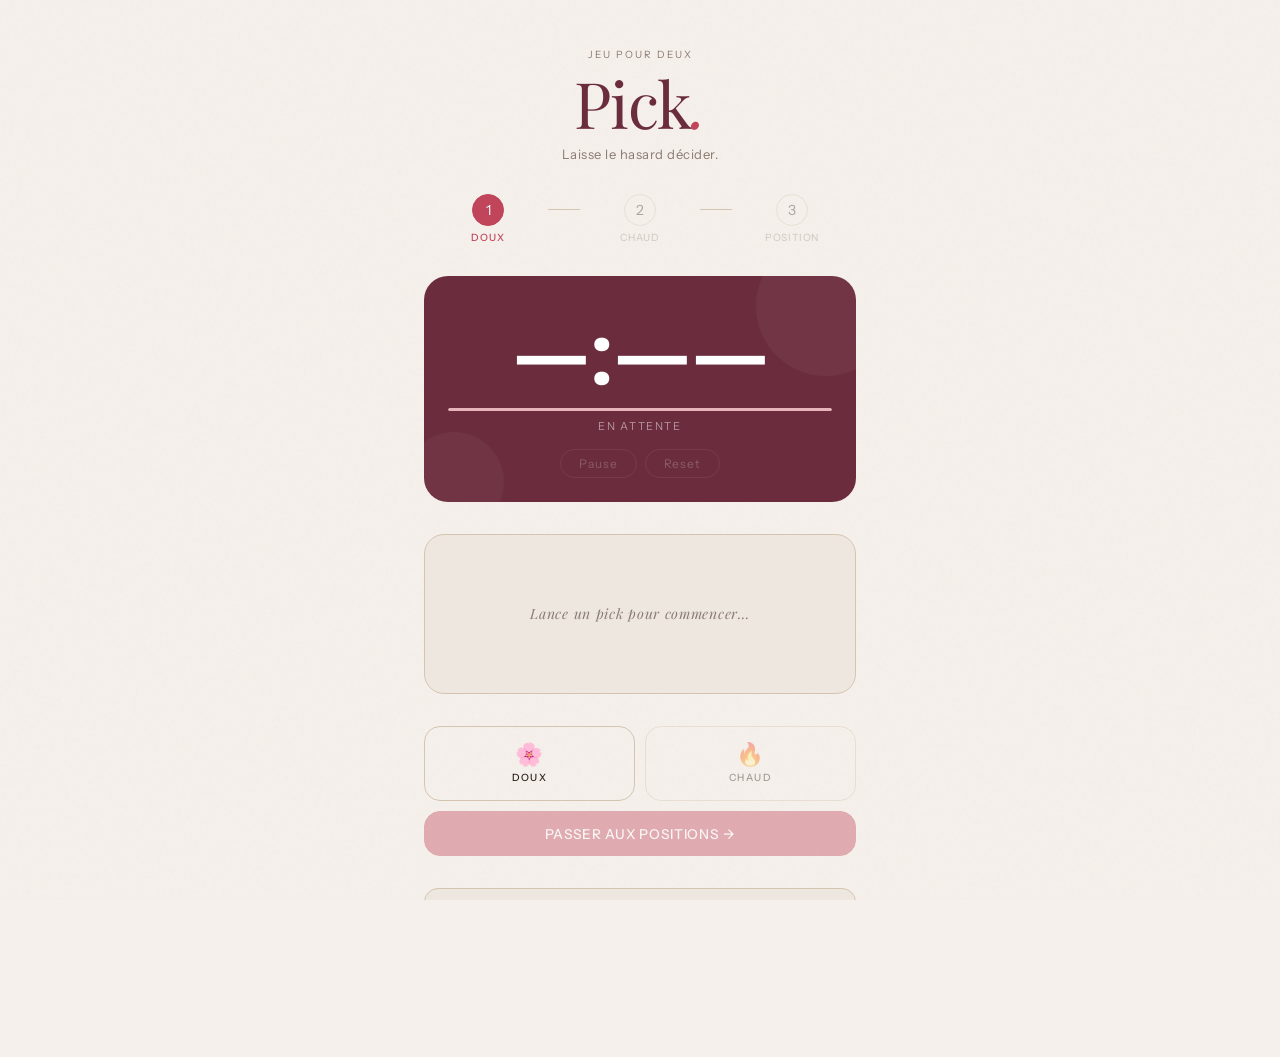
==== commit 9350f78d: "Add files via upload" ====
--- a/index.html
+++ b/index.html
@@ -3,369 +3,402 @@
 <head>
 <meta charset="UTF-8">
 <meta name="viewport" content="width=device-width, initial-scale=1.0">
-<title>Sex Pick</title>
-<link href="https://fonts.googleapis.com/css2?family=Syne:wght@400;700;800&family=DM+Sans:wght@300;400;500&display=swap" rel="stylesheet">
+<title>Pick</title>
+<link rel="preconnect" href="https://fonts.googleapis.com">
+<link href="https://fonts.googleapis.com/css2?family=Playfair+Display:ital,wght@0,400;0,700;1,400&family=Instrument+Sans:wght@300;400;500&display=swap" rel="stylesheet">
 <style>
 *,*::before,*::after{box-sizing:border-box;margin:0;padding:0}
 :root{
-  --bg:#0c0a12;
-  --surface:rgba(255,255,255,0.06);
-  --surface-strong:rgba(255,255,255,0.1);
-  --border:rgba(255,255,255,0.1);
-  --border-hover:rgba(255,111,168,0.5);
-  --text:#f5eef5;
-  --muted:rgba(245,238,245,0.5);
-  --hint:rgba(245,238,245,0.3);
-  --rose:#ff6fa8;
-  --rose-dim:rgba(255,111,168,0.15);
-  --purple:#8d5cff;
-  --purple-dim:rgba(141,92,255,0.15);
-  --success:#5effa0;
-  --r:20px;
-  --r-sm:12px;
-}
-html{scroll-behavior:smooth}
+  --ink:#1a1118;
+  --paper:#f5f0eb;
+  --cream:#ede7df;
+  --rose:#c0445a;
+  --rose-pale:#f0d4d9;
+  --blush:#e8b4bc;
+  --plum:#6b2d3e;
+  --sand:#d4c4b0;
+  --muted:#8a7a72;
+  --text:#2a1f1a;
+}
+html,body{height:100%;overflow-x:hidden}
 body{
-  font-family:'DM Sans',sans-serif;
-  background:var(--bg);
+  font-family:'Instrument Sans',sans-serif;
+  background:var(--paper);
   color:var(--text);
   min-height:100vh;
-  padding:clamp(.75rem,2vw,1.25rem) clamp(.75rem,2vw,1.25rem) 6rem;
-  overflow-x:hidden;
-}
+  display:flex;
+  flex-direction:column;
+}
+
+/* ── NOISE TEXTURE ── */
 body::before{
   content:'';
-  position:fixed;
-  inset:0;
-  background:
-    radial-gradient(ellipse at 15% 0%,rgba(255,111,168,0.18) 0%,transparent 50%),
-    radial-gradient(ellipse at 85% 100%,rgba(141,92,255,0.18) 0%,transparent 50%);
-  pointer-events:none;
-  z-index:0;
-}
-.wrap{position:relative;z-index:1;width:min(100%,1080px);margin:0 auto}
-
-/* HEADER */
-.app-header{padding:1.5rem 0 1rem;text-align:center}
-.tag{
-  display:inline-block;padding:6px 14px;border-radius:999px;
-  border:1px solid rgba(255,111,168,0.4);
-  background:rgba(255,111,168,0.1);
-  color:#ffadd0;font-family:'Syne',sans-serif;
-  font-size:11px;font-weight:700;letter-spacing:.1em;text-transform:uppercase;
-  margin-bottom:12px;
+  position:fixed;inset:0;
+  background-image:url("data:image/svg+xml,%3Csvg viewBox='0 0 256 256' xmlns='http://www.w3.org/2000/svg'%3E%3Cfilter id='n'%3E%3CfeTurbulence type='fractalNoise' baseFrequency='0.9' numOctaves='4' stitchTiles='stitch'/%3E%3C/filter%3E%3Crect width='100%25' height='100%25' filter='url(%23n)' opacity='0.04'/%3E%3C/svg%3E");
+  pointer-events:none;z-index:0;opacity:.6;
+}
+
+/* ── LAYOUT ── */
+.page{
+  position:relative;z-index:1;
+  width:min(100%,480px);margin:0 auto;
+  padding:clamp(1.5rem,5vw,2.5rem) clamp(1rem,4vw,1.5rem) 3rem;
+  display:flex;flex-direction:column;gap:2rem;
+  flex:1;
+}
+
+/* ── HEADER ── */
+header{text-align:center;padding-top:.5rem}
+.eyebrow{
+  font-family:'Instrument Sans',sans-serif;
+  font-size:10px;letter-spacing:.2em;text-transform:uppercase;
+  color:var(--muted);margin-bottom:.75rem;
 }
 h1{
-  font-family:'Syne',sans-serif;
-  font-size:clamp(2.75rem,8vw,5rem);
-  font-weight:800;line-height:.9;letter-spacing:-.04em;
-}
-.app-header p{font-size:14px;color:var(--muted);margin-top:10px;font-weight:300}
-
-/* GRID LAYOUT */
-.app{display:grid;gap:16px;grid-template-areas:"main" "side"}
-.app>section{grid-area:main;display:grid;gap:14px;min-width:0}
-.side-panel{grid-area:side;min-width:0}
-@media(min-width:900px){
-  .app{grid-template-columns:minmax(0,1fr) minmax(300px,360px);grid-template-areas:"main side";align-items:start}
-}
-@media(min-width:1180px){
-  .app{grid-template-columns:minmax(0,1fr) 380px}
-}
-
-/* CARDS */
-.card{
-  border:1px solid var(--border);border-radius:var(--r);
-  background:var(--surface);padding:clamp(1rem,2.2vw,1.35rem);
-  box-shadow:0 20px 60px rgba(0,0,0,.18);
-}
-
-/* TIMER */
-.timer-topline{display:flex;justify-content:space-between;align-items:center;margin-bottom:12px}
-.status-badge{
-  padding:6px 14px;border-radius:999px;
-  background:var(--rose-dim);color:#ffadd0;
-  font-family:'Syne',sans-serif;font-size:12px;font-weight:700;
-}
-#currentCategory{font-size:13px;color:var(--muted)}
-.timer{
-  font-family:'Syne',sans-serif;
-  font-size:clamp(3.6rem,12vw,6.2rem);
-  font-weight:800;line-height:.95;letter-spacing:-.06em;
-  text-align:center;padding:.35rem 0 .55rem;
-  max-width:100%;overflow:hidden;white-space:nowrap;
-}
-@media(min-width:900px){.timer{font-size:clamp(4rem,7vw,5.8rem)}}
-.progress-track{height:6px;border-radius:999px;background:rgba(255,255,255,0.1);overflow:hidden;margin-top:8px}
-
-.timer-actions{display:grid;grid-template-columns:1.25fr 1fr 1fr;gap:10px;margin-top:14px}
-.btn,.choice-card,.copy-btn,.panel-title button,.cookie-banner button{touch-action:manipulation;-webkit-tap-highlight-color:rgba(255,111,168,.25)}
-.btn.small{padding:11px 12px;font-size:13px}
-.status-error{margin-top:10px;color:#ffadd0;font-size:13px;line-height:1.4}
-.progress-bar{height:100%;border-radius:999px;background:linear-gradient(90deg,var(--rose),var(--purple));width:0%;transition:width 250ms linear}
-
-/* RESULT */
+  font-family:'Playfair Display',serif;
+  font-size:clamp(2.8rem,10vw,4rem);
+  font-weight:400;line-height:.95;
+  color:var(--plum);
+  letter-spacing:-.02em;
+}
+h1 em{font-style:italic;color:var(--rose);}
+.tagline{
+  margin-top:.75rem;
+  font-size:13px;color:var(--muted);font-weight:300;letter-spacing:.04em;
+}
+
+/* ── STAGE INDICATOR ── */
+.stages{
+  display:flex;align-items:center;justify-content:center;gap:0;
+}
+.stage-dot{
+  display:flex;flex-direction:column;align-items:center;gap:6px;
+  flex:1;max-width:120px;
+  opacity:.35;transition:opacity .3s;
+  cursor:default;
+}
+.stage-dot.active{opacity:1;}
+.stage-dot.done{opacity:.6;}
+.dot-ring{
+  width:32px;height:32px;border-radius:50%;
+  border:1.5px solid var(--sand);
+  background:transparent;
+  display:flex;align-items:center;justify-content:center;
+  font-size:14px;transition:all .3s;
+  position:relative;
+}
+.stage-dot.active .dot-ring{
+  border-color:var(--rose);
+  background:var(--rose);
+  color:#fff;
+}
+.stage-dot.done .dot-ring{
+  border-color:var(--plum);
+  background:var(--rose-pale);
+  color:var(--plum);
+}
+.dot-label{font-size:10px;letter-spacing:.08em;text-transform:uppercase;color:var(--muted);text-align:center;line-height:1.2}
+.stage-dot.active .dot-label{color:var(--rose);font-weight:500;}
+.stage-line{flex:1;height:1px;background:var(--sand);max-width:32px;margin-bottom:18px;}
+
+/* ── TIMER ── */
+.timer-block{
+  background:var(--plum);
+  border-radius:24px;
+  padding:1.75rem 1.5rem 1.5rem;
+  text-align:center;
+  position:relative;
+  overflow:hidden;
+}
+.timer-block::before{
+  content:'';position:absolute;
+  top:-40px;right:-40px;
+  width:140px;height:140px;
+  border-radius:50%;
+  background:rgba(255,255,255,.04);
+}
+.timer-block::after{
+  content:'';position:absolute;
+  bottom:-30px;left:-20px;
+  width:100px;height:100px;
+  border-radius:50%;
+  background:rgba(255,255,255,.03);
+}
+#timerDisplay{
+  font-family:'Playfair Display',serif;
+  font-size:clamp(3.5rem,18vw,5.5rem);
+  font-weight:700;line-height:1;
+  color:#fff;letter-spacing:-.02em;
+  position:relative;z-index:1;
+}
+#timerDisplay.finished{color:var(--blush);}
+.progress-wrap{
+  margin:1rem 0 .5rem;
+  background:rgba(255,255,255,.12);
+  border-radius:99px;height:3px;overflow:hidden;
+  position:relative;z-index:1;
+}
+#progressBar{
+  height:100%;background:var(--blush);
+  border-radius:99px;
+  width:100%;
+  transition:width .9s linear;
+}
+.timer-status{
+  font-size:11px;letter-spacing:.15em;text-transform:uppercase;
+  color:rgba(255,255,255,.5);
+  position:relative;z-index:1;
+}
+.timer-controls{
+  display:flex;gap:8px;justify-content:center;margin-top:1rem;
+  position:relative;z-index:1;
+}
+.btn-ghost{
+  padding:6px 18px;border-radius:99px;
+  border:1px solid rgba(255,255,255,.25);
+  background:transparent;color:rgba(255,255,255,.7);
+  font-family:'Instrument Sans',sans-serif;
+  font-size:12px;letter-spacing:.08em;
+  cursor:pointer;transition:all .15s;
+}
+.btn-ghost:hover{background:rgba(255,255,255,.1);color:#fff;border-color:rgba(255,255,255,.5);}
+.btn-ghost:disabled{opacity:.3;cursor:not-allowed;}
+
+/* ── RESULT CARD ── */
 .result-card{
-  min-height:180px;display:flex;flex-direction:column;justify-content:center;
-  border:1px solid var(--border);border-radius:var(--r);
-  background:rgba(0,0,0,0.25);padding:1.25rem;
-}
-.result-card.empty{align-items:center;text-align:center;color:var(--hint)}
-.result-category{font-size:11px;font-weight:700;letter-spacing:.08em;text-transform:uppercase;color:var(--muted)}
-#resultContent h2{
-  font-family:'Syne',sans-serif;
-  font-size:clamp(1.7rem,4.8vw,3rem);
-  font-weight:800;line-height:1.02;letter-spacing:-.03em;
-  margin-top:8px;
-  overflow-wrap:break-word;hyphens:auto;
-}
-@media(min-width:900px){#resultContent h2{font-size:clamp(2rem,4vw,3.2rem)}}
-.role-line{
-  display:inline-flex;margin-top:12px;padding:7px 14px;
-  border:1px solid var(--border);border-radius:999px;
-  background:var(--surface);font-size:13px;font-weight:500;
-}
-.action-line{margin-top:10px;font-size:15px;font-weight:500;line-height:1.5}
-.copy-btn{
-  align-self:flex-end;margin-top:14px;
-  padding:8px 18px;border-radius:999px;border:1px solid var(--border);
-  background:var(--surface);color:var(--text);font-size:13px;font-weight:500;cursor:pointer;
-  transition:all .15s;
-}
-.copy-btn:hover:not(:disabled){background:var(--surface-strong)}
-.copy-btn.copied{color:var(--success);border-color:rgba(94,255,160,.4);background:rgba(94,255,160,.1)}
-.copy-btn:disabled{opacity:.4;cursor:not-allowed}
-
-/* ACTIONS */
-.feedback-actions{display:grid;grid-template-columns:1fr 1fr;gap:10px;position:sticky;bottom:10px;z-index:5}
-.btn{
-  padding:14px 16px;border-radius:var(--r-sm);border:1px solid var(--border);
-  background:var(--surface);color:var(--text);font-family:'DM Sans',sans-serif;
-  font-size:14px;font-weight:500;cursor:pointer;transition:all .15s;
-}
-.btn:hover{background:var(--surface-strong);border-color:var(--border-hover)}
-.btn:active{transform:scale(.97)}
-.btn.primary{background:linear-gradient(135deg,var(--rose),var(--purple));border-color:transparent}
-.btn.primary:hover{opacity:.9}
-
-/* CHOICE GRID */
-.choice-grid{display:grid;grid-template-columns:1fr 1fr;gap:10px}
-.choice-card{
-  min-height:86px;padding:1rem 1.1rem;border-radius:var(--r-sm);
-  border:1px solid var(--border);background:var(--surface);
-  text-align:left;color:var(--text);cursor:pointer;transition:all .15s;
-}
-.choice-card:hover,.choice-card.selected{border-color:var(--border-hover);background:var(--rose-dim)}
-.choice-card.adv{background:rgba(141,92,255,.1)}
-.choice-card.adv:hover,.choice-card.adv.selected{background:var(--purple-dim);border-color:rgba(141,92,255,.5)}
-.choice-card strong{display:block;font-family:'Syne',sans-serif;font-size:1.2rem;font-weight:700;line-height:1.1}
-.choice-card span{display:block;margin-top:6px;font-size:12px;color:var(--muted);font-weight:400}
-
-/* SIDE PANEL */
-.side-panel{display:grid;gap:14px}
-.panel-title{display:flex;justify-content:space-between;align-items:center;margin-bottom:14px}
-.panel-title h2{font-family:'Syne',sans-serif;font-size:1.2rem;font-weight:700}
-.panel-title button{
-  padding:5px 14px;border-radius:999px;border:1px solid var(--border);
-  background:transparent;color:var(--muted);font-size:12px;font-weight:500;cursor:pointer;
-}
-.panel-title button:hover{background:var(--surface);color:var(--text)}
-.filter-line{
-  display:flex;justify-content:space-between;align-items:center;
-  padding:10px 0;border-bottom:1px solid var(--border);
-  font-size:14px;font-weight:400;color:var(--muted);
-}
-.filter-line:last-of-type{border-bottom:none}
-.filter-line input[type=checkbox]{width:18px;height:18px;accent-color:var(--rose);cursor:pointer}
-.select-line{display:grid;gap:8px;margin:12px 0;font-size:13px;color:var(--muted)}
-.select-line select{
-  width:100%;padding:10px 12px;border-radius:var(--r-sm);
-  border:1px solid var(--border);background:var(--surface);color:var(--text);font-family:inherit;font-size:14px;
-}
-.timer-control{margin-top:12px}
-.timer-control-top{display:flex;justify-content:space-between;align-items:center;margin-bottom:10px;font-size:13px;color:var(--muted)}
-.timer-control-top strong{color:var(--text);font-size:14px}
-.timer-control input[type=range]{width:100%;accent-color:var(--rose)}
-
-/* HISTORY */
-.history-empty{font-size:13px;color:var(--hint);margin-top:8px}
-.history-list{display:grid;gap:8px;margin-top:10px}
-.history-item{
-  padding:10px 14px;border-radius:var(--r-sm);border:1px solid var(--border);
-  background:var(--surface);
-}
-.history-item strong{display:block;font-size:13px;font-weight:500}
-.history-item span{display:block;font-size:12px;color:var(--muted);margin-top:2px}
-
-/* MODAL */
-.modal{position:fixed;inset:0;z-index:50;display:grid;place-items:center;padding:1rem}
-.modal[hidden]{display:none}
-.modal-backdrop{position:absolute;inset:0;background:rgba(0,0,0,.65);backdrop-filter:blur(6px)}
-.modal-card{
-  position:relative;z-index:1;width:min(460px,100%);
-  border:1px solid var(--border);border-radius:var(--r);
-  padding:1.5rem;background:#160f20;
-}
-.modal-card h2{font-family:'Syne',sans-serif;font-size:1.4rem;font-weight:700;margin-bottom:10px}
-.modal-card p{font-size:14px;color:var(--muted);line-height:1.6}
-.modal-actions{display:grid;grid-template-columns:1fr 1fr;gap:10px;margin-top:18px}
-
-/* COOKIE */
-.cookie-banner{
-  position:fixed;bottom:14px;left:50%;transform:translateX(-50%);
-  width:min(620px,calc(100% - 24px));z-index:40;
-  display:flex;flex-wrap:wrap;gap:12px;align-items:center;justify-content:space-between;
-  padding:14px 16px;border:1px solid var(--border);border-radius:var(--r);
-  background:rgba(12,10,18,.96);box-shadow:0 18px 60px rgba(0,0,0,.35);
-}
-.cookie-banner[hidden]{display:none}
-.cookie-banner p{font-size:13px;color:var(--muted);margin-top:4px}
-.cookie-banner button{
-  padding:10px 22px;border-radius:999px;border:1px solid var(--border);
-  background:var(--surface-strong);color:var(--text);font-size:14px;font-weight:500;cursor:pointer;
-  white-space:nowrap;
-}
-
-.no-js-warning{margin:12px auto;max-width:900px;padding:12px 16px;border:1px solid rgba(255,111,168,.45);border-radius:12px;background:rgba(255,111,168,.12);color:#ffadd0;font-size:13px}.js-ok .no-js-warning{display:none}
-.timer-controls{display:grid;grid-template-columns:1fr 1fr 1fr;gap:10px;margin-top:14px}.btn.small{padding:12px 14px}
-
-@media(max-width:899px){
-  .app-header{padding-top:1rem}
-  .timer-topline{gap:10px;align-items:flex-start}
-  #currentCategory{text-align:right}
-  .result-card{min-height:150px}
-}
-@media(max-width:520px){
-  body{padding-left:.7rem;padding-right:.7rem}
-  .choice-grid,.feedback-actions{grid-template-columns:1fr}
-  .timer-actions{grid-template-columns:1fr}
-  .timer{font-size:clamp(3.4rem,22vw,5rem)}
-  #resultContent h2{font-size:clamp(1.7rem,10vw,2.6rem)}
-}
+  background:var(--cream);
+  border:1px solid var(--sand);
+  border-radius:20px;
+  padding:1.75rem;
+  min-height:160px;
+  display:flex;flex-direction:column;justify-content:center;
+  gap:.75rem;
+  transition:all .3s;
+  position:relative;
+  overflow:hidden;
+}
+.result-card::before{
+  content:'';position:absolute;
+  top:0;left:0;right:0;height:3px;
+  background:linear-gradient(90deg,var(--rose),var(--plum));
+  opacity:0;transition:opacity .3s;
+}
+.result-card.has-result::before{opacity:1;}
+.result-empty{
+  text-align:center;color:var(--muted);
+  font-size:14px;letter-spacing:.05em;
+  font-style:italic;
+  font-family:'Playfair Display',serif;
+}
+.result-meta{
+  font-size:10px;letter-spacing:.18em;text-transform:uppercase;
+  color:var(--rose);font-weight:500;
+}
+.result-actor{
+  font-family:'Playfair Display',serif;
+  font-size:1.6rem;font-weight:700;
+  color:var(--plum);line-height:1;
+}
+.result-body{
+  font-size:1rem;color:var(--text);
+  line-height:1.55;font-weight:300;
+}
+.result-body strong{font-weight:500;color:var(--plum);}
+.result-bonus{
+  display:inline-flex;align-items:center;gap:6px;
+  padding:5px 12px;border-radius:99px;
+  background:var(--rose-pale);
+  border:1px solid var(--blush);
+  font-size:11px;color:var(--plum);
+  font-weight:500;letter-spacing:.06em;
+  align-self:flex-start;
+  margin-top:.25rem;
+}
+.result-type-badge{
+  display:inline-flex;align-items:center;gap:6px;
+  padding:4px 12px;border-radius:99px;
+  background:var(--plum);color:#fff;
+  font-size:10px;letter-spacing:.12em;text-transform:uppercase;
+  font-weight:500;align-self:flex-start;
+}
+/* protection badge */
+.result-protection{
+  display:flex;align-items:center;gap:6px;
+  font-size:11px;color:var(--muted);
+  margin-top:.25rem;padding-top:.75rem;
+  border-top:1px solid var(--sand);
+}
+.result-protection svg{flex-shrink:0;color:var(--rose);}
+
+/* ── ACTION BUTTONS ── */
+.action-row{display:grid;grid-template-columns:1fr 1fr;gap:10px;}
+.btn-main{
+  padding:1rem;border-radius:16px;
+  border:1.5px solid var(--sand);
+  background:var(--cream);
+  font-family:'Instrument Sans',sans-serif;
+  font-size:.8rem;font-weight:500;
+  letter-spacing:.06em;text-transform:uppercase;
+  cursor:pointer;transition:all .2s;
+  display:flex;flex-direction:column;align-items:center;
+  gap:6px;color:var(--text);
+  position:relative;overflow:hidden;
+}
+.btn-main::after{
+  content:'';position:absolute;inset:0;
+  background:linear-gradient(135deg,transparent,rgba(192,68,90,.05));
+  opacity:0;transition:opacity .2s;
+}
+.btn-main:hover::after{opacity:1;}
+.btn-main:hover{border-color:var(--blush);transform:translateY(-1px);box-shadow:0 4px 20px rgba(192,68,90,.1);}
+.btn-main:active{transform:translateY(0);}
+.btn-main .icon{font-size:1.4rem;line-height:1;}
+.btn-main .label{font-size:10px;letter-spacing:.14em;}
+.btn-main.primary{
+  background:var(--rose);border-color:var(--rose);
+  color:#fff;grid-column:1/-1;
+  flex-direction:row;justify-content:center;
+  padding:.85rem;font-size:.85rem;
+}
+.btn-main.primary:hover{background:var(--plum);border-color:var(--plum);}
+.btn-main.secondary{
+  border-color:var(--sand);
+  background:transparent;
+}
+.btn-main:disabled{opacity:.4;pointer-events:none;}
+
+/* ── PROTECTION TOGGLE ── */
+.settings-row{
+  display:flex;align-items:center;justify-content:space-between;
+  padding:.85rem 1rem;
+  background:var(--cream);border:1px solid var(--sand);
+  border-radius:14px;
+  font-size:12px;color:var(--muted);letter-spacing:.04em;
+}
+.settings-row strong{color:var(--text);font-weight:500;}
+.toggle{
+  position:relative;width:40px;height:22px;
+  flex-shrink:0;cursor:pointer;
+}
+.toggle input{opacity:0;width:0;height:0;}
+.toggle-track{
+  position:absolute;inset:0;
+  background:var(--sand);border-radius:99px;
+  transition:background .2s;
+}
+.toggle input:checked+.toggle-track{background:var(--rose);}
+.toggle-thumb{
+  position:absolute;
+  top:3px;left:3px;
+  width:16px;height:16px;
+  border-radius:50%;background:#fff;
+  transition:transform .2s;
+  box-shadow:0 1px 4px rgba(0,0,0,.2);
+}
+.toggle input:checked~.toggle-thumb{transform:translateX(18px);}
+
+/* ── FOOTER ── */
+footer{
+  text-align:center;font-size:10px;
+  color:var(--sand);letter-spacing:.1em;
+  text-transform:uppercase;padding-bottom:1rem;
+  position:relative;z-index:1;
+}
+
+/* ── ANIMATIONS ── */
+@keyframes fadeUp{
+  from{opacity:0;transform:translateY(12px)}
+  to{opacity:1;transform:translateY(0)}
+}
+.result-card.has-result .result-meta,
+.result-card.has-result .result-actor,
+.result-card.has-result .result-body,
+.result-card.has-result .result-bonus,
+.result-card.has-result .result-type-badge,
+.result-card.has-result .result-protection{
+  animation:fadeUp .35s ease both;
+}
+.result-card.has-result .result-actor{animation-delay:.05s}
+.result-card.has-result .result-body{animation-delay:.1s}
+.result-card.has-result .result-bonus{animation-delay:.15s}
+.result-card.has-result .result-protection{animation-delay:.2s}
+
+/* ── AUDIO ── */
+audio{display:none}
 </style>
 </head>
 <body>
-<div class="no-js-warning">If this message stays visible, JavaScript did not start. On GitHub Pages, make sure this file is named <strong>index.html</strong> and opened through the Pages URL, not GitHub file preview.</div>
-<div class="wrap">
-  <header class="app-header">
-    <div class="tag">Sélection aléatoire</div>
-    <h1>Sex Pick</h1>
-    <p>Choisis une étape, lance le timer, avance ou passe.</p>
+<div class="page">
+
+  <header>
+    <p class="eyebrow">Jeu pour deux</p>
+    <h1>Pick<em>.</em></h1>
+    <p class="tagline">Laisse le hasard décider.</p>
   </header>
 
-  <main class="app">
-    <section>
-
-      <div class="card">
-        <div class="timer-topline">
-          <span id="statusBadge" class="status-badge">Prêt</span>
-          <span id="currentCategory" class="muted">Aucune sélection</span>
-        </div>
-        <div id="timer" class="timer" aria-live="polite">2:00</div>
-        <div class="progress-track"><div id="progressBar" class="progress-bar"></div></div>
-        <div class="timer-actions">
-          <button id="startTimerButton" class="btn primary small" type="button">Démarrer</button>
-          <button id="pauseTimerButton" class="btn small" type="button">Pause</button>
-          <button id="resetTimerButton" class="btn small" type="button">Reset</button>
-        </div>
-        <p id="runtimeError" class="status-error" hidden></p>
-      </div>
-
-      <div id="result" class="result-card empty">
-        <div id="resultContent"><p>Le résultat apparaîtra ici.</p></div>
-        <button id="copyButton" class="copy-btn" disabled>Copier</button>
-      </div>
-
-      <div class="feedback-actions">
-        <button id="passButton" class="btn" type="button">Passer</button>
-        <button id="nextPhaseButton" class="btn primary" type="button">Étape suivante</button>
-      </div>
-
-      <div class="choice-grid">
-        <button class="choice-card" data-category="classic" type="button">
-          <strong>Sensuel</strong>
-          <span>Douceur & frissons</span>
-        </button>
-        <button class="choice-card adv" data-category="advanced" type="button">
-          <strong>Intense</strong>
-          <span>Prendre les commandes</span>
-        </button>
-        <button class="choice-card" data-category="toy" type="button">
-          <strong>Accessoires</strong>
-          <span>Ajouter un jouet</span>
-        </button>
-        <button class="choice-card adv" data-category="position" type="button">
-          <strong>Position</strong>
-          <span>Changer de placement</span>
-        </button>
-      </div>
-    </section>
-
-    <aside class="side-panel">
-      <div class="card">
-        <div class="panel-title">
-          <h2>Filtres</h2>
-          <button id="resetPreferences" type="button">Réinitialiser</button>
-        </div>
-        <div class="select-line">
-          <span>Tour actif</span>
-          <select id="actorFilter">
-            <option value="all">Les deux</option>
-            <option value="Elle">Elle</option>
-            <option value="Lui">Lui</option>
-          </select>
-        </div>
-        <label class="filter-line">
-          <span>Doux uniquement</span>
-          <input id="softOnly" type="checkbox">
-        </label>
-        <label class="filter-line">
-          <span>Inclure les accessoires</span>
-          <input id="includeToys" type="checkbox" checked>
-        </label>
-        <div class="select-line">
-          <span>Position actuelle</span>
-          <select id="positionSelect"></select>
-        </div>
-        <div class="timer-control">
-          <div class="timer-control-top">
-            <span>Durée du timer</span>
-            <strong id="timerDurationLabel">2:00</strong>
-          </div>
-          <input id="timerDuration" type="range" min="30" max="300" step="30" value="120">
-        </div>
-      </div>
-
-      <div class="card">
-        <div class="panel-title">
-          <h2>Historique</h2>
-          <button id="clearHistory" type="button">Effacer</button>
-        </div>
-        <div id="historyList" class="history-list"></div>
-        <p class="history-empty" id="historyEmpty">Aucune action pour l'instant.</p>
-      </div>
-    </aside>
-  </main>
-</div>
-
-<section id="confirmModal" class="modal" hidden>
-  <div id="modalBackdrop" class="modal-backdrop"></div>
-  <div class="modal-card" role="dialog" aria-modal="true">
-    <h2>Changer d'étape ?</h2>
-    <p>Le timer est en cours. Passer à <strong id="modalCategory">l'étape suivante</strong> sans remettre à zéro ?</p>
-    <div class="modal-actions">
-      <button id="cancelChange" class="btn" type="button">Annuler</button>
-      <button id="confirmChange" class="btn primary" type="button">Confirmer</button>
+  <!-- Stage indicator -->
+  <div class="stages" id="stages">
+    <div class="stage-dot active" id="dot-0">
+      <div class="dot-ring">1</div>
+      <div class="dot-label">Doux</div>
+    </div>
+    <div class="stage-line"></div>
+    <div class="stage-dot" id="dot-1">
+      <div class="dot-ring">2</div>
+      <div class="dot-label">Chaud</div>
+    </div>
+    <div class="stage-line"></div>
+    <div class="stage-dot" id="dot-2">
+      <div class="dot-ring">3</div>
+      <div class="dot-label">Position</div>
     </div>
   </div>
-</section>
-
-<div id="cookieBanner" class="cookie-banner" hidden>
-  <div>
-    <strong>Préférences locales</strong>
-    <p>L'app sauvegarde les filtres, les choix et l'historique sur cet appareil.</p>
+
+  <!-- Timer -->
+  <div class="timer-block">
+    <div id="timerDisplay">—:——</div>
+    <div class="progress-wrap"><div id="progressBar"></div></div>
+    <div class="timer-status" id="timerStatus">En attente</div>
+    <div class="timer-controls">
+      <button class="btn-ghost" id="btnPause" disabled>Pause</button>
+      <button class="btn-ghost" id="btnReset" disabled>Reset</button>
+    </div>
   </div>
-  <button id="acceptCookies" type="button">OK</button>
+
+  <!-- Result -->
+  <div class="result-card" id="resultCard">
+    <p class="result-empty" id="resultEmpty">Lance un pick pour commencer…</p>
+  </div>
+
+  <!-- Actions -->
+  <div class="action-row" id="actionRow">
+    <button class="btn-main secondary" id="btnPick" onclick="doPick()">
+      <span class="icon">🌸</span>
+      <span class="label">Doux</span>
+    </button>
+    <button class="btn-main secondary" id="btnHot" onclick="doHotPick()" disabled>
+      <span class="icon">🔥</span>
+      <span class="label">Chaud</span>
+    </button>
+    <button class="btn-main primary" id="btnPosition" onclick="doPosition()" disabled>
+      Passer aux positions →
+    </button>
+  </div>
+
+  <!-- Settings -->
+  <div class="settings-row">
+    <div>
+      <strong>Protection active</strong><br>
+      Limite les positions si anal sélectionné
+    </div>
+    <label class="toggle">
+      <input type="checkbox" id="toggleProtection" checked>
+      <div class="toggle-track"></div>
+      <div class="toggle-thumb"></div>
+    </label>
+  </div>
+
+  <footer>Pick · Pour deux · Avec amour</footer>
 </div>
 
 <audio id="audio" preload="auto">
@@ -373,550 +406,361 @@
 </audio>
 
 <script>
-(function(){
-"use strict";
-try{document.documentElement.classList.add("js-ok");document.body&&document.body.classList.add("js-ok");}catch(e){}
-
-const POSITIONS = {
-  missionnaire:{label:"Missionnaire",access:["front","upper","hands","close","stable","lying","face"]},
-  missionnaire_surele:{label:"Missionnaire surélevé",access:["front","upper","hands","stable","lying","lower"]},
-  levrette:{label:"Levrette",access:["rear","upper","hands","stable","lying"]},
-  levrette_profonde:{label:"Levrette profonde",access:["rear","hands","stable","lying","lower"]},
-  cavaliere:{label:"Cavalière",access:["front","upper","hands","stable","seated"]},
-  cavaliere_inv:{label:"Cavalière inversée",access:["rear","hands","stable","seated"]},
-  cavaliere_penchee:{label:"Cavalière penchée",access:["front","upper","hands","close","stable","seated","face"]},
-  cuillere:{label:"Cuillère",access:["rear","upper","hands","close","stable","lying"]},
-  petite_cuillere:{label:"Petite cuillère serrée",access:["rear","close","stable","lying"]},
-  lotus:{label:"Lotus",access:["front","upper","hands","close","seated","face"]},
-  equerre:{label:"L'équerre",access:["front","lower","hands","stable","lying"]},
-  bord_lit:{label:"Bord du lit",access:["front","upper","hands","stable","standing"]},
-  debout_face:{label:"Debout face à face",access:["front","upper","hands","close","standing","face"]},
-  debout_dos:{label:"Debout par derrière",access:["rear","upper","hands","close","standing"]},
-  mur:{label:"Contre le mur",access:["front","upper","hands","close","standing","face"]},
-  mur_dos:{label:"Contre le mur par derrière",access:["rear","upper","hands","standing"]},
-  andromaque:{label:"L'Andromaque",access:["front","upper","hands","stable","lying","face"]},
-  sphinx:{label:"Le Sphinx",access:["rear","hands","stable","lying"]},
-  amazone:{label:"L'Amazone",access:["front","upper","hands","stable","seated","face"]},
-  balancoire:{label:"La Balançoire",access:["front","lower","hands","stable","lying"]},
-  pont:{label:"Le Pont",access:["front","upper","hands","stable","lying"]},
-  arbre:{label:"L'Arbre",access:["front","upper","hands","close","standing","face"]},
-  chaise:{label:"La Chaise",access:["front","upper","hands","seated","stable","face"]},
-  chaise_dos:{label:"La Chaise inversée",access:["rear","hands","seated","stable"]},
-  levrette_laterale:{label:"Levrette latérale",access:["rear","upper","hands","close","stable","lying"]},
-  ciseau:{label:"Les Ciseaux",access:["front","lower","hands","stable","lying"]},
-  papillon:{label:"Le Papillon",access:["front","lower","hands","stable","lying"]},
-  arc:{label:"L'Arc",access:["rear","upper","hands","stable","lying","lower"]},
-  suspendue:{label:"La Suspendue",access:["front","upper","hands","close","standing"]},
-  face_assise:{label:"Face à face assis",access:["front","upper","hands","close","seated","face"]}
+// ── STATE ──────────────────────────────────────────────────────────────
+var state = {
+  stage: 0,           // 0=doux, 1=chaud, 2=position
+  analLocked: false,  // si anal tiré → toujours anal
+  timerInterval: null,
+  timerTotal: 0,
+  timerLeft: 0,
+  running: false,
 };
 
-const ACTIONS = [
-
-  // ── SENSUEL · ELLE ──────────────────────────────────────────────────
-  {phase:"classic",title:"Baisers dans le cou",actor:"Elle",target:"lui",action:"pose des baisers lents et humides dans le creux de son cou — de l'oreille jusqu'à l'épaule, sans se presser",requires:["upper","close"],intensity:"soft"},
-  {phase:"classic",title:"Caresses dans le dos",actor:"Elle",target:"lui",action:"fait courir ses ongles de bas en haut dans son dos, très lentement, en variant la pression à chaque passage",requires:["rear","upper"],intensity:"soft"},
-  {phase:"classic",title:"Baisers sur le ventre",actor:"Elle",target:"lui",action:"descend une ligne de baisers du sternum jusqu'au nombril, lèvres chaudes, souffle retenu",requires:["hands","front"],intensity:"soft"},
-  {phase:"classic",title:"Baisers dans le dos",actor:"Elle",target:"lui",action:"embrasse toute la colonne vertébrale du bas du dos jusqu'à la nuque — un baiser à chaque vertèbre",requires:["rear","upper","hands"],intensity:"soft"},
-  {phase:"classic",title:"Baisers sur les épaules",actor:"Elle",target:"lui",action:"couvre ses épaules et la base de son cou de petits baisers appuyés, l'un après l'autre",requires:["upper","hands"],intensity:"soft"},
-  {phase:"classic",title:"Baisers sur les poignets",actor:"Elle",target:"lui",action:"prend son poignet, le retourne et embrasse lentement l'intérieur — là où le pouls se sent",requires:["hands","close"],intensity:"soft"},
-  {phase:"classic",title:"Baisers sur les cuisses",actor:"Elle",target:"lui",action:"descend jusqu'à ses cuisses et les embrasse à l'intérieur, de plus en plus haut — sans jamais atteindre le but",requires:["hands","lower"],intensity:"soft"},
-  {phase:"classic",title:"Lécher le cou",actor:"Elle",target:"lui",action:"passe la pointe de la langue dans le creux de son cou, très lentement, un seul long tracé",requires:["upper","close"],intensity:"soft"},
-  {phase:"classic",title:"Lécher l'oreille",actor:"Elle",target:"lui",action:"effleure le contour de son oreille avec la langue — lobe, intérieur du pavillon — sans prononcer un mot",requires:["upper","close","face"],intensity:"soft"},
-  {phase:"classic",title:"Lécher les tétons",actor:"Elle",target:"lui",action:"tourne la langue lentement autour de son téton, cercle après cercle, en accélérant très progressivement",requires:["front","upper","hands"],intensity:"soft"},
-  {phase:"classic",title:"Lécher le ventre",actor:"Elle",target:"lui",action:"trace un sillon humide avec la langue depuis son nombril vers le bas, s'arrête juste avant d'aller plus loin",requires:["front","hands"],intensity:"soft"},
-  {phase:"classic",title:"Lécher l'intérieur des cuisses",actor:"Elle",target:"lui",action:"lèche lentement l'intérieur de ses cuisses en remontant, toujours plus près sans encore arriver au but",requires:["hands","lower"],intensity:"soft"},
-  {phase:"classic",title:"Massage des fesses",actor:"Elle",target:"lui",action:"masse ses fesses à pleine main — paumes ouvertes, pression lente et profonde, en suivant chaque courbe",requires:["rear","hands"],intensity:"soft"},
-  {phase:"classic",title:"Massage du dos",actor:"Elle",target:"lui",action:"masse tout son dos — trapèzes, flancs, lombaires — avec les deux pouces qui remontent lentement le long des vertèbres",requires:["rear","upper","hands"],intensity:"soft"},
-  {phase:"classic",title:"Massage du cuir chevelu",actor:"Elle",target:"lui",action:"glisse les dix doigts dans ses cheveux et masse le crâne en petits cercles — prend tout son temps",requires:["upper","hands","face"],intensity:"soft"},
-  {phase:"classic",title:"Massage de la nuque",actor:"Elle",target:"lui",action:"saisit sa nuque à deux mains, un pouce de chaque côté de la colonne, pétrit doucement et fermement",requires:["rear","upper","hands"],intensity:"soft"},
-  {phase:"classic",title:"Massage des cuisses",actor:"Elle",target:"lui",action:"remonte lentement les deux mains le long de ses cuisses — genoux vers le haut — sans jamais dépasser",requires:["hands","lower"],intensity:"soft"},
-  {phase:"classic",title:"Massage des pieds",actor:"Elle",target:"lui",action:"prend un pied, le pose sur ses genoux et masse la voûte plantaire pouce par pouce, lentement",requires:["hands","lower"],intensity:"soft"},
-  {phase:"classic",title:"Massage des hanches",actor:"Elle",target:"lui",action:"pose les deux mains à plat sur ses hanches et masse en grands cercles — ancré, lent, possessif",requires:["hands","close","lower"],intensity:"soft"},
-  {phase:"classic",title:"Tracer avec le doigt",actor:"Elle",target:"lui",action:"trace des formes sur sa peau avec un seul doigt — dos, torse, ventre — sans dire un mot",requires:["hands","upper"],intensity:"soft"},
-  {phase:"classic",title:"Souffle dans l'oreille",actor:"Elle",target:"lui",action:"approche ses lèvres de son oreille sans le toucher et souffle très doucement — juste l'air chaud",requires:["upper","close","face"],intensity:"soft"},
-  {phase:"classic",title:"Main dans les cheveux",actor:"Elle",target:"lui",action:"enfouit lentement les doigts dans ses cheveux, paume contre le crâne, et tire très légèrement vers elle",requires:["upper","hands"],intensity:"soft"},
-  {phase:"classic",title:"Morsure légère épaule",actor:"Elle",target:"lui",action:"mord doucement le muscle de son épaule — juste assez pour qu'il sente les dents",requires:["upper","close"],intensity:"soft"},
-  {phase:"classic",title:"Lécher les fesses",actor:"Elle",target:"lui",action:"embrasse puis lèche lentement ses fesses — paumes posées à plat, langue qui trace des cercles",requires:["rear","hands"],intensity:"soft"},
-
-  // ── SENSUEL · LUI ──────────────────────────────────────────────────
-  {phase:"classic",title:"Baisers dans le cou",actor:"Lui",target:"elle",action:"pose ses lèvres dans le creux de son cou et embrasse lentement, une main dans ses cheveux pour garder sa tête légèrement penchée",requires:["upper","close"],intensity:"soft"},
-  {phase:"classic",title:"Caresses dans le dos",actor:"Lui",target:"elle",action:"pose les deux paumes à plat sur son dos et les fait descendre très lentement — ongles à peine perceptibles, de la nuque aux reins",requires:["rear","upper"],intensity:"soft"},
-  {phase:"classic",title:"Baisers sur le ventre",actor:"Lui",target:"elle",action:"descend les lèvres depuis son nombril, un baiser à la fois, et s'arrête juste avant la limite — il garde les yeux levés sur elle",requires:["hands","front"],intensity:"soft"},
-  {phase:"classic",title:"Baisers dans le dos",actor:"Lui",target:"elle",action:"demande-lui de se retourner, l'embrasse dans le bas du dos et remonte vertèbre par vertèbre jusqu'à la nuque",requires:["rear","upper","hands"],intensity:"soft"},
-  {phase:"classic",title:"Baisers sur les épaules",actor:"Lui",target:"elle",action:"pose ses lèvres sur ses épaules et remonte doucement le long de son cou, l'une après l'autre",requires:["upper","hands"],intensity:"soft"},
-  {phase:"classic",title:"Baisers sur les poignets",actor:"Lui",target:"elle",action:"prend son poignet entre ses deux mains, le retourne et l'embrasse à l'intérieur — longuement, sans se précipiter",requires:["hands","close"],intensity:"soft"},
-  {phase:"classic",title:"Baisers sur les seins",actor:"Lui",target:"elle",action:"embrasse ses seins lentement — d'abord le contour, puis vers le centre — sans jamais toucher les tétons tout de suite",requires:["front","upper","hands"],intensity:"soft"},
-  {phase:"classic",title:"Baisers sur les cuisses",actor:"Lui",target:"elle",action:"descend jusqu'à l'intérieur de ses cuisses et embrasse en remontant — de plus en plus haut, lèvres chaudes, sans encore aller plus loin",requires:["hands","lower"],intensity:"soft"},
-  {phase:"classic",title:"Lécher le cou",actor:"Lui",target:"elle",action:"passe la langue dans le creux de son cou, très lentement — un seul tracé de l'oreille jusqu'à l'épaule",requires:["upper","close"],intensity:"soft"},
-  {phase:"classic",title:"Lécher l'oreille",actor:"Lui",target:"elle",action:"effleure son oreille avec la langue — lobe, puis le bord — une main posée sur sa nuque pour la maintenir près de lui",requires:["upper","close","face"],intensity:"soft"},
-  {phase:"classic",title:"Lécher les tétons",actor:"Lui",target:"elle",action:"prend un téton dans sa bouche — langue en cercle d'abord, puis il aspire doucement, les yeux dans les siens",requires:["front","upper","hands"],intensity:"soft"},
-  {phase:"classic",title:"Lécher le ventre",actor:"Lui",target:"elle",action:"descend la langue depuis son ventre — nombril, os iliaque, aine — sans jamais aller directement au but",requires:["front","hands"],intensity:"soft"},
-  {phase:"classic",title:"Lécher l'intérieur des cuisses",actor:"Lui",target:"elle",action:"lèche l'intérieur de ses cuisses en remontant — chaque côté à tour de rôle — il prend son temps avant d'arriver où elle attend",requires:["hands","lower"],intensity:"soft"},
-  {phase:"classic",title:"Massage des fesses",actor:"Lui",target:"elle",action:"masse ses fesses lentement — deux mains, paumes ouvertes, pression profonde et régulière, les doigts qui suivent chaque courbe",requires:["rear","hands"],intensity:"soft"},
-  {phase:"classic",title:"Massage du dos",actor:"Lui",target:"elle",action:"lui demande de s'allonger sur le ventre. Masse tout le dos — épaules, flancs, bas du dos — avec les pouces de chaque côté de la colonne",requires:["rear","upper","hands"],intensity:"soft"},
-  {phase:"classic",title:"Massage du cuir chevelu",actor:"Lui",target:"elle",action:"glisse les dix doigts dans ses cheveux et masse le crâne lentement — petits cercles à la tempe, derrière les oreilles, à la nuque",requires:["upper","hands","face"],intensity:"soft"},
-  {phase:"classic",title:"Massage de la nuque",actor:"Lui",target:"elle",action:"pose les deux pouces de chaque côté de sa colonne à la nuque et pétrit doucement — descend jusqu'aux épaules",requires:["rear","upper","hands"],intensity:"soft"},
-  {phase:"classic",title:"Massage des seins",actor:"Lui",target:"elle",action:"masse ses seins à pleine main, lentement, en spirale de l'extérieur vers le centre — sans encore toucher les tétons",requires:["front","upper","hands"],intensity:"soft"},
-  {phase:"classic",title:"Massage des cuisses",actor:"Lui",target:"elle",action:"remonte lentement ses deux mains le long de ses cuisses depuis le genou — il s'arrête juste avant de dépasser",requires:["hands","lower"],intensity:"soft"},
-  {phase:"classic",title:"Massage des pieds",actor:"Lui",target:"elle",action:"pose son pied sur ses cuisses, masse la voûte plantaire pouce par pouce — lent, appuyé, généreux",requires:["hands","lower"],intensity:"soft"},
-  {phase:"classic",title:"Massage des hanches",actor:"Lui",target:"elle",action:"pose les deux mains sur ses hanches et masse en grands cercles lents — ses pouces sur les os iliaques, paumes chaudes",requires:["hands","close","lower"],intensity:"soft"},
-  {phase:"classic",title:"Tracer avec le doigt",actor:"Lui",target:"elle",action:"trace des lettres ou des formes sur sa peau avec un seul doigt — dos, ventre, bras — elle doit deviner ce qu'il écrit",requires:["hands","upper"],intensity:"soft"},
-  {phase:"classic",title:"Souffle dans l'oreille",actor:"Lui",target:"elle",action:"approche sa bouche de son oreille sans la toucher et souffle longuement — juste l'air chaud, rien d'autre",requires:["upper","close","face"],intensity:"soft"},
-  {phase:"classic",title:"Main dans les cheveux",actor:"Lui",target:"elle",action:"glisse une main dans ses cheveux, paume contre la nuque, et tire très doucement vers l'arrière — juste assez",requires:["upper","hands"],intensity:"soft"},
-  {phase:"classic",title:"Morsure légère épaule",actor:"Lui",target:"elle",action:"mord doucement la base de son cou ou son épaule — pas trop fort, juste assez pour laisser une impression",requires:["upper","close"],intensity:"soft"},
-  {phase:"classic",title:"Regard soutenu",actor:"Elle et lui",target:"ensemble",action:"se regardent dans les yeux — sans sourire, sans se détourner — pendant 30 secondes complètes",requires:["face"],intensity:"soft"},
-  {phase:"classic",title:"Corps immobiles",actor:"Elle et lui",target:"ensemble",action:"restent parfaitement immobiles, collés l'un à l'autre, et comptent dix respirations lentes ensemble",requires:["close"],intensity:"soft"},
-
-  // ── INTENSE · ELLE ─────────────────────────────────────────────────
-  {phase:"advanced",title:"Fellation",actor:"Elle",target:"lui",action:"descend sur lui et le prend en bouche — langue d'abord, lèvres ensuite, rythme entièrement à elle",requires:["front","hands","lower"],intensity:"advanced"},
-  {phase:"advanced",title:"Rythme imposé",actor:"Elle",target:"lui",action:"pose les deux mains sur ses hanches et impose un rythme lent et constant — il n'a pas le droit d'accélérer",requires:["close","stable"],intensity:"advanced"},
-  {phase:"advanced",title:"Pause volontaire",actor:"Elle",target:"lui",action:"s'arrête net au moment le plus intense — attend 10 secondes sans bouger, les yeux dans les siens — puis reprend exactement pareil",requires:["close","controlled","stable"],intensity:"advanced"},
-  {phase:"advanced",title:"Instructions à voix basse",actor:"Elle",target:"lui",action:"murmure à son oreille exactement ce qu'elle veut — précis, direct, sans détour ni fioriture",requires:["upper","close","face"],intensity:"advanced"},
-  {phase:"advanced",title:"Mains retenues",actor:"Elle",target:"lui",action:"saisit ses deux poignets et les tient fermement au-dessus de la tête — il reste immobile, elle fait ce qu'elle veut",requires:["front","upper","lying","stable"],intensity:"advanced"},
-  {phase:"advanced",title:"Yeux fermés",actor:"Elle",target:"lui",action:"ferme les yeux et abandonne tout contrôle — lui décide de tout pendant exactement 1 minute",requires:["hands","controlled"],intensity:"advanced"},
-  {phase:"advanced",title:"Mordre la lèvre",actor:"Elle",target:"lui",action:"prend sa lèvre inférieure entre ses dents — pression qui monte progressivement — regard fixé dans ses yeux",requires:["face","close"],intensity:"advanced"},
-  {phase:"advanced",title:"Gifle légère",actor:"Elle",target:"lui",action:"lui donne une légère claque sur les fesses en plein milieu du mouvement — une seule, sans prévenir",requires:["rear","hands"],intensity:"advanced"},
-  {phase:"advanced",title:"Tirer les cheveux",actor:"Elle",target:"lui",action:"attrape une poignée de ses cheveux à la nuque et tire doucement mais fermement vers l'arrière",requires:["upper","close","hands"],intensity:"advanced"},
-  {phase:"advanced",title:"Main sur la gorge",actor:"Elle",target:"lui",action:"pose une main ouverte sur sa gorge — paume chaude, sans presser — et maintient le contact",requires:["upper","close","face","hands"],intensity:"advanced"},
-  {phase:"advanced",title:"Mordre les fesses",actor:"Elle",target:"lui",action:"mord une fesse — doucement d'abord, puis plus ferme — en gardant les deux mains posées dessus",requires:["rear","hands"],intensity:"advanced"},
-  {phase:"advanced",title:"Stimulation manuelle",actor:"Elle",target:"lui",action:"le prend en main et improvise — rythme, pression, vitesse entièrement à elle — elle le regarde réagir",requires:["hands","lower"],intensity:"advanced"},
-  {phase:"advanced",title:"Sucer les tétons",actor:"Elle",target:"lui",action:"prend son téton en bouche — suce doucement puis plus fort — les yeux dans les siens tout le long",requires:["front","upper","hands"],intensity:"advanced"},
-  {phase:"advanced",title:"Lécher en descendant",actor:"Elle",target:"lui",action:"lèche depuis le torse jusqu'en bas — ventre, bassin, intérieur des cuisses — et arrive enfin au but",requires:["front","hands","lower"],intensity:"advanced"},
-
-  // ── INTENSE · LUI ──────────────────────────────────────────────────
-  {phase:"advanced",title:"Cunnilingus",actor:"Lui",target:"elle",action:"descend entre ses jambes, prend tout son temps — lèvres, langue, rythme patient — il ne s'arrête pas avant qu'elle le demande",requires:["front","hands","lower"],intensity:"advanced"},
-  {phase:"advanced",title:"Rythme imposé",actor:"Lui",target:"elle",action:"pose les deux mains sur ses hanches et impose un rythme — lent, régulier, implacable — elle n'a pas le droit de changer quoi que ce soit",requires:["close","stable"],intensity:"advanced"},
-  {phase:"advanced",title:"Pause volontaire",actor:"Lui",target:"elle",action:"s'arrête net au pic de l'intensité — 10 secondes immobile, yeux dans les yeux — reprend exactement là où il s'était arrêté",requires:["close","controlled","stable"],intensity:"advanced"},
-  {phase:"advanced",title:"Instructions à voix basse",actor:"Lui",target:"elle",action:"murmure à son oreille ce qu'il veut qu'elle fasse — précis, direct, il attend qu'elle obéisse avant de continuer",requires:["upper","close","face"],intensity:"advanced"},
-  {phase:"advanced",title:"Mains retenues",actor:"Lui",target:"elle",action:"saisit ses deux poignets et les maintient fermement au-dessus de la tête — elle reste immobile pendant qu'il prend son temps",requires:["front","upper","lying","stable"],intensity:"advanced"},
-  {phase:"advanced",title:"Yeux fermés",actor:"Lui",target:"elle",action:"lui bande les yeux ou lui demande de les fermer — elle ne sait plus ce qui arrive ni d'où, juste les sensations",requires:["hands","controlled"],intensity:"advanced"},
-  {phase:"advanced",title:"Mordre la lèvre",actor:"Lui",target:"elle",action:"prend sa lèvre inférieure entre les dents — pression très douce d'abord, puis qui monte — les yeux dans les siens",requires:["face","close"],intensity:"advanced"},
-  {phase:"advanced",title:"Gifle légère",actor:"Lui",target:"elle",action:"lui donne une légère claque sur les fesses en plein milieu du mouvement — une seule, sans prévenir",requires:["rear","hands"],intensity:"advanced"},
-  {phase:"advanced",title:"Tirer les cheveux",actor:"Lui",target:"elle",action:"attrape une poignée de ses cheveux à la nuque, tire doucement mais fermement vers l'arrière — expose son cou",requires:["upper","close","hands"],intensity:"advanced"},
-  {phase:"advanced",title:"Main sur la gorge",actor:"Lui",target:"elle",action:"pose une main ouverte sur sa gorge — paume chaude, aucune pression — maintient le contact, la regarde dans les yeux",requires:["upper","close","face","hands"],intensity:"advanced"},
-  {phase:"advanced",title:"Mordre les fesses",actor:"Lui",target:"elle",action:"mord une fesse — très doucement d'abord, pression qui monte — deux mains posées à plat de chaque côté",requires:["rear","hands"],intensity:"advanced"},
-  {phase:"advanced",title:"Stimulation manuelle",actor:"Lui",target:"elle",action:"la stimule à la main — doigts, rythme, pression entièrement à lui — il la regarde et ajuste selon ses réactions",requires:["hands","lower"],intensity:"advanced"},
-  {phase:"advanced",title:"Sucer les tétons",actor:"Lui",target:"elle",action:"prend un téton en bouche — langue d'abord en cercle, puis aspiration douce, puis plus forte — il la regarde réagir",requires:["front","upper","hands"],intensity:"advanced"},
-  {phase:"advanced",title:"Lécher en descendant",actor:"Lui",target:"elle",action:"lèche depuis son ventre vers le bas — nombril, aine, intérieur des cuisses — et arrive enfin entre ses jambes",requires:["front","hands","lower"],intensity:"advanced"},
-  {phase:"advanced",title:"Serrer plus fort",actor:"Elle et lui",target:"ensemble",action:"se serrent nettement plus fort — hanches, dos, épaules — sans changer quoi que ce soit d'autre",requires:["close"],intensity:"advanced"},
-  {phase:"advanced",title:"Changement de rôle",actor:"Elle et lui",target:"ensemble",action:"échangent instantanément les rôles actif et passif — celui qui subissait prend le dessus",requires:["close","stable"],intensity:"advanced"},
-  {phase:"advanced",title:"Accélération progressive",actor:"Elle et lui",target:"ensemble",action:"augmentent le rythme très graduellement — chaque vague un peu plus forte que la précédente, sans jamais reculer",requires:["close","stable"],intensity:"advanced"},
-  {phase:"advanced",title:"Soixante-neuf",actor:"Elle et lui",target:"ensemble",action:"se placent en soixante-neuf — chacun donne et reçoit en même temps, sans se concerter sur le rythme",requires:["front","hands","lower","lying"],intensity:"advanced"},
-
-  // ── ACCESSOIRES — SENSORIELS ────────────────────────────────────────
-  {phase:"toy",title:"Glaçon — torse",actor:"Elle",target:"lui",action:"fait glisser un glaçon lentement sur son torse et ventre — suit chaque muscle, laisse fondre sans essuyer",requires:["hands","upper","front"],intensity:"advanced"},
-  {phase:"toy",title:"Glaçon — torse",actor:"Lui",target:"elle",action:"fait glisser un glaçon lentement sur son torse et ventre — suit chaque courbe, laisse fondre en regardant sa réaction",requires:["hands","upper","front"],intensity:"advanced"},
-  {phase:"toy",title:"Glaçon — dos",actor:"Elle",target:"lui",action:"trace une ligne de froid dans son dos avec un glaçon — de la nuque aux lombaires, sans s'arrêter",requires:["hands","rear","upper"],intensity:"advanced"},
-  {phase:"toy",title:"Glaçon — dos",actor:"Lui",target:"elle",action:"trace une ligne de froid dans son dos avec un glaçon — de la nuque aux lombaires, il la regarde frissonner",requires:["hands","rear","upper"],intensity:"advanced"},
-  {phase:"toy",title:"Cire de bougie",actor:"Elle",target:"lui",action:"tient une bougie au-dessus de son dos et laisse tomber quelques gouttes de cire tiède — hauteur élevée, chaleur douce",requires:["hands","rear","upper"],intensity:"advanced"},
-  {phase:"toy",title:"Cire de bougie",actor:"Lui",target:"elle",action:"tient une bougie au-dessus de son dos et laisse tomber quelques gouttes de cire tiède — il commence très haut, descend progressivement",requires:["hands","rear","upper"],intensity:"advanced"},
-  {phase:"toy",title:"Plume sur la peau",actor:"Elle",target:"lui",action:"fait courir une plume ou ses cheveux sur toute la peau exposée — bras, dos, ventre, derrière les genoux",requires:["hands","upper"],intensity:"soft"},
-  {phase:"toy",title:"Plume sur la peau",actor:"Lui",target:"elle",action:"fait courir une plume ou ses cheveux sur toute la peau exposée — bras, dos, ventre, intérieur des coudes",requires:["hands","upper"],intensity:"soft"},
-
-  // ── ACCESSOIRES — MASSAGE ────────────────────────────────────────────
-  {phase:"toy",title:"Huile — dos",actor:"Elle",target:"lui",action:"verse de l'huile chaude dans ses mains et masse longuement tout le dos — trapèzes, omoplates, lombaires, fesses",requires:["hands","rear","upper"],intensity:"soft"},
-  {phase:"toy",title:"Huile — dos",actor:"Lui",target:"elle",action:"verse de l'huile chaude dans ses mains et masse longuement tout son dos — il prend son temps sur chaque zone",requires:["hands","rear","upper"],intensity:"soft"},
-  {phase:"toy",title:"Huile — corps entier",actor:"Elle",target:"lui",action:"huile tout son corps sans exception — torse, ventre, jambes, fesses — lentement, méthodiquement, partout",requires:["hands","upper","lower","front"],intensity:"soft"},
-  {phase:"toy",title:"Huile — corps entier",actor:"Lui",target:"elle",action:"huile tout son corps sans exception — torse, ventre, jambes, fesses — lentement, il ne passe aucune zone",requires:["hands","upper","lower","front"],intensity:"soft"},
-  {phase:"toy",title:"Huile chauffante",actor:"Elle",target:"lui",action:"verse quelques gouttes d'huile chauffante sur sa peau et souffle dessus — la chaleur monte progressivement",requires:["hands","upper"],intensity:"advanced"},
-  {phase:"toy",title:"Huile chauffante",actor:"Lui",target:"elle",action:"verse quelques gouttes d'huile chauffante sur sa peau et souffle dessus — il attend qu'elle réagisse avant de continuer",requires:["hands","upper"],intensity:"advanced"},
-
-  // ── ACCESSOIRES — SEXTOYS ────────────────────────────────────────────
-  {phase:"toy",title:"Vibromasseur — externe",actor:"Elle",target:"lui",action:"pose un vibromasseur en mode doux sur son corps — elle déplace lentement, observe, ajuste l'intensité à sa guise",requires:["hands","stable","controlled"],intensity:"advanced"},
-  {phase:"toy",title:"Vibromasseur — externe",actor:"Lui",target:"elle",action:"pose un vibromasseur en mode minimum sur son corps — il le déplace très lentement, la regarde, monte l'intensité graduellement",requires:["hands","stable","controlled"],intensity:"advanced"},
-  {phase:"toy",title:"Vibro pendant la pénétration",actor:"Elle et lui",target:"ensemble",action:"elle tient un petit vibromasseur contre elle pendant la pénétration — double stimulation simultanée, il adapte son rythme",requires:["hands","stable","close"],intensity:"advanced"},
-  {phase:"toy",title:"Vibro tenu par lui",actor:"Lui",target:"elle",action:"il tient le vibromasseur contre elle pendant la pénétration — il contrôle les deux stimulations en même temps, il la regarde",requires:["hands","stable","close"],intensity:"advanced"},
-  {phase:"toy",title:"Plug anal — elle",actor:"Lui",target:"elle",action:"lui pose doucement un petit plug anal avec du lubrifiant — il prend tout son temps, elle guide la pression de sa voix",requires:["rear","hands","stable","controlled"],intensity:"advanced"},
-  {phase:"toy",title:"Plug anal — lui",actor:"Elle",target:"lui",action:"lui pose doucement un petit plug anal avec du lubrifiant — elle prend tout son temps, lui guide la pression de sa voix",requires:["rear","hands","stable","controlled"],intensity:"advanced"},
-  {phase:"toy",title:"Plug pendant l'acte — elle",actor:"Elle et lui",target:"ensemble",action:"elle garde le plug posé pendant la pénétration — la sensation de remplissage change tout, ils trouvent le rythme ensemble",requires:["rear","stable","close","controlled"],intensity:"advanced"},
-  {phase:"toy",title:"Plug pendant l'acte — lui",actor:"Elle et lui",target:"ensemble",action:"lui garde le plug posé pendant l'acte — la pression interne change entièrement son ressenti",requires:["rear","stable","close","controlled"],intensity:"advanced"},
-  {phase:"toy",title:"Vibro rabbit",actor:"Lui",target:"elle",action:"utilise un vibromasseur rabbit sur elle — stimulation interne et externe simultanée, il règle l'intensité et observe",requires:["hands","lower","stable","controlled"],intensity:"advanced"},
-  {phase:"toy",title:"Vibro rabbit — solo",actor:"Elle",target:"lui",action:"elle s'utilise le rabbit devant lui — il regarde sans toucher, mains posées à plat",requires:["hands","lower","stable"],intensity:"advanced"},
-  {phase:"toy",title:"Stimulateur clitoridien",actor:"Lui",target:"elle",action:"pose le stimulateur à succion sur elle — démarre à la plus faible intensité, monte d'un cran seulement quand elle acquiesce",requires:["hands","lower","stable","controlled"],intensity:"advanced"},
-  {phase:"toy",title:"Stimulateur — solo",actor:"Elle",target:"lui",action:"elle l'utilise seule, lui peut la regarder et lui parler, mais ne contrôle pas l'appareil",requires:["hands","lower","stable"],intensity:"advanced"},
-  {phase:"toy",title:"Boules de geisha",actor:"Lui",target:"elle",action:"lui pose les boules — il continue de l'embrasser, la masser ou lui parler — chacun de ses mouvements les fait sentir",requires:["lower","close","stable"],intensity:"advanced"},
-  {phase:"toy",title:"Anneau vibrant",actor:"Elle",target:"lui",action:"lui enfile un anneau vibrant — allumé au minimum — et continue l'acte normalement : il ressent la vibration à chaque mouvement",requires:["hands","lower","stable","controlled"],intensity:"advanced"},
-  {phase:"toy",title:"Gode-ceinture",actor:"Elle",target:"lui",action:"elle enfile le gode-ceinture et prend le contrôle — rythme, profondeur, position : tout lui appartient, lui obéit",requires:["rear","stable","controlled"],intensity:"advanced"},
-  {phase:"toy",title:"Double toy",actor:"Elle et lui",target:"ensemble",action:"combinaison d'un toy et de lui simultanément — elle guide le placement des deux, ils trouvent ensemble le rythme",requires:["front","stable","close","controlled"],intensity:"advanced"},
-  {phase:"toy",title:"Télécommande — elle porte",actor:"Lui",target:"elle",action:"elle porte un toy télécommandé — lui garde la télécommande et décide quand, à quelle intensité, pour combien de temps",requires:["hands","controlled"],intensity:"advanced"},
-  {phase:"toy",title:"Télécommande — lui porte",actor:"Elle",target:"lui",action:"lui porte un toy télécommandé — elle garde la télécommande et décide de tout — il ne peut rien anticiper",requires:["hands","controlled"],intensity:"advanced"},
-
-  // ── ACCESSOIRES — CONTRAINTE & POUVOIR ──────────────────────────────
-  {phase:"toy",title:"Bandeau sur les yeux",actor:"Elle",target:"lui",action:"lui bande les yeux avec un foulard — il ne voit plus rien, chaque toucher est une surprise totale",requires:["hands","controlled"],intensity:"advanced"},
-  {phase:"toy",title:"Bandeau sur les yeux",actor:"Lui",target:"elle",action:"lui bande les yeux doucement — elle ne sait plus ce qui arrive, ni d'où, ni quand — juste les sensations",requires:["hands","controlled"],intensity:"advanced"},
-  {phase:"toy",title:"Attacher les poignets",actor:"Elle",target:"lui",action:"attache ses poignets avec une écharpe douce — il reste immobile, elle fait exactement ce qu'elle veut",requires:["front","upper","lying","stable"],intensity:"advanced"},
-  {phase:"toy",title:"Attacher les poignets",actor:"Lui",target:"elle",action:"attache ses poignets avec une écharpe douce — elle reste immobile, il fait exactement ce qu'il veut",requires:["front","upper","lying","stable"],intensity:"advanced"},
-  {phase:"toy",title:"Attacher les chevilles",actor:"Elle",target:"lui",action:"attache ses chevilles à la tête de lit ou l'un à l'autre — il ne peut pas fermer les jambes",requires:["front","lower","lying","stable","controlled"],intensity:"advanced"},
-  {phase:"toy",title:"Attacher les chevilles",actor:"Lui",target:"elle",action:"attache ses chevilles éloignées l'une de l'autre — elle ne peut pas fermer les jambes",requires:["front","lower","lying","stable","controlled"],intensity:"advanced"},
-  {phase:"toy",title:"4 points attachés",actor:"Lui",target:"elle",action:"poignets ET chevilles attachés aux quatre coins du lit — immobilité totale, elle ne contrôle plus rien",requires:["front","lying","stable","controlled"],intensity:"advanced"},
-  {phase:"toy",title:"Fouet souple",actor:"Elle",target:"lui",action:"lui donne de légères claques sur les fesses avec une ceinture souple — crescendo très progressif, elle surveille sa réaction",requires:["rear","hands"],intensity:"advanced"},
-  {phase:"toy",title:"Fouet souple",actor:"Lui",target:"elle",action:"lui donne de légères claques sur les fesses avec une ceinture souple — il commence très doucement, monte progressivement",requires:["rear","hands"],intensity:"advanced"},
-  {phase:"toy",title:"Collier et laisse",actor:"Elle",target:"lui",action:"lui passe un collier souple autour du cou, garde la laisse — elle guide chaque mouvement de sa tête",requires:["upper","close","controlled"],intensity:"advanced"},
-  {phase:"toy",title:"Collier et laisse",actor:"Lui",target:"elle",action:"lui passe un collier souple autour du cou, garde la laisse — il guide doucement la direction de sa tête",requires:["upper","close","controlled"],intensity:"advanced"},
-  {phase:"toy",title:"Pinces tétons",actor:"Elle",target:"lui",action:"pose de douces pinces sur ses tétons — tension minimale d'abord, il lui dit quand ajuster",requires:["front","upper","hands","controlled"],intensity:"advanced"},
-  {phase:"toy",title:"Pinces tétons",actor:"Lui",target:"elle",action:"pose de douces pinces sur ses tétons — tension minimale d'abord, elle lui dit quand ajuster",requires:["front","upper","hands","controlled"],intensity:"advanced"},
-
-  // ── POSITIONS ──────────────────────────────────────────────────────
-  {phase:"position",title:"Missionnaire",actor:"Elle et lui",target:"ensemble",action:"passent en missionnaire classique — corps à corps, face à face, les yeux dans les yeux",requires:["front","stable"],positionKey:"missionnaire",intensity:"soft"},
-  {phase:"position",title:"Missionnaire surélevé",actor:"Elle et lui",target:"ensemble",action:"elle glisse un oreiller sous ses hanches — l'angle change tout, chaque mouvement va plus loin",requires:["front","stable"],positionKey:"missionnaire_surele",intensity:"advanced"},
-  {phase:"position",title:"Levrette",actor:"Elle et lui",target:"ensemble",action:"elle à quatre pattes, lui derrière — mains libres, profondeur réglable, rythme à lui",requires:["rear","stable"],positionKey:"levrette",intensity:"soft"},
-  {phase:"position",title:"Levrette profonde",actor:"Elle et lui",target:"ensemble",action:"elle à plat ventre, jambes serrées, lui par-dessus — pénétration maximale, serrement total",requires:["rear","stable"],positionKey:"levrette_profonde",intensity:"advanced"},
-  {phase:"position",title:"Cavalière",actor:"Elle",target:"lui",action:"elle au-dessus, genoux de chaque côté — rythme, profondeur et angle entièrement à elle",requires:["front","stable"],positionKey:"cavaliere",intensity:"soft"},
-  {phase:"position",title:"Cavalière inversée",actor:"Elle",target:"lui",action:"elle se retourne, dos à lui — il profite du spectacle, elle contrôle tout sans croiser son regard",requires:["rear","stable"],positionKey:"cavaliere_inv",intensity:"advanced"},
-  {phase:"position",title:"Cavalière penchée",actor:"Elle",target:"lui",action:"elle se penche en avant, mains sur son torse ou la tête de lit — angle rasant, frottement ventral constant",requires:["front","stable"],positionKey:"cavaliere_penchee",intensity:"advanced"},
-  {phase:"position",title:"Cuillère",actor:"Elle et lui",target:"ensemble",action:"allongés sur le côté, lui dans son dos, corps entièrement collés — gestes lents et profonds",requires:["rear","stable"],positionKey:"cuillere",intensity:"soft"},
-  {phase:"position",title:"Petite cuillère serrée",actor:"Elle et lui",target:"ensemble",action:"elle ramène les genoux vers la poitrine — lui épouse sa courbe, pénétration intense dans un minimum d'espace",requires:["rear","stable"],positionKey:"petite_cuillere",intensity:"advanced"},
-  {phase:"position",title:"Lotus",actor:"Elle et lui",target:"ensemble",action:"assis face à face, elle enroule les jambes autour de lui — corps enlacés, regard dans les yeux, bassin contre bassin",requires:["front","face"],positionKey:"lotus",intensity:"soft"},
-  {phase:"position",title:"L'équerre",actor:"Elle et lui",target:"ensemble",action:"elle allongée, jambes en équerre contre son torse — angle inédit, profondeur déconcertante",requires:["front","stable"],positionKey:"equerre",intensity:"advanced"},
-  {phase:"position",title:"Bord du lit",actor:"Elle et lui",target:"ensemble",action:"elle allongée au bord du lit, lui debout — il contrôle la profondeur et le rythme, elle reçoit",requires:["front","standing"],positionKey:"bord_lit",intensity:"soft"},
-  {phase:"position",title:"Debout face à face",actor:"Elle et lui",target:"ensemble",action:"debout, face à face — jambe d'elle relevée ou soutenue, contact brûlant, ni lit ni distance",requires:["front","standing"],positionKey:"debout_face",intensity:"soft"},
-  {phase:"position",title:"Debout par derrière",actor:"Elle et lui",target:"ensemble",action:"debout, lui dans son dos — elle s'appuie contre le mur, il a les mains libres sur tout son corps",requires:["rear","standing"],positionKey:"debout_dos",intensity:"advanced"},
-  {phase:"position",title:"Contre le mur",actor:"Elle et lui",target:"ensemble",action:"elle dos au mur, lui face à elle — pénétration debout, rien pour s'accrocher sauf lui",requires:["front","standing"],positionKey:"mur",intensity:"advanced"},
-  {phase:"position",title:"Contre le mur par derrière",actor:"Elle et lui",target:"ensemble",action:"elle face au mur, paumes à plat, lui dans son dos — rythme libre, toute la puissance concentrée",requires:["rear","standing"],positionKey:"mur_dos",intensity:"advanced"},
-  {phase:"position",title:"L'Andromaque",actor:"Elle",target:"lui",action:"lui allongé, elle au-dessus penchée en arrière — mains sur ses cuisses, angle inversé, point G en ligne de mire",requires:["front","stable"],positionKey:"andromaque",intensity:"advanced"},
-  {phase:"position",title:"Le Sphinx",actor:"Elle et lui",target:"ensemble",action:"elle à plat ventre, oreiller sous les hanches, lui par-dessus en appui sur les coudes — angle rasant, pression douce",requires:["rear","stable"],positionKey:"sphinx",intensity:"advanced"},
-  {phase:"position",title:"L'Amazone",actor:"Elle",target:"lui",action:"elle assise sur lui, face à face, jambes croisées ou à genoux — liberté de bassin totale, intimité maximale",requires:["front","stable"],positionKey:"amazone",intensity:"soft"},
-  {phase:"position",title:"La Balançoire",actor:"Elle et lui",target:"ensemble",action:"elle allongée, hanches soulevées par ses bras ou un coussin — lui à genoux qui bascule vers elle comme une balançoire",requires:["front","stable"],positionKey:"balancoire",intensity:"soft"},
-  {phase:"position",title:"Le Pont",actor:"Elle",target:"lui",action:"elle en pont, hanches soulevées — lui à genoux ou debout, angle plongeant, ventre exposé",requires:["front","stable"],positionKey:"pont",intensity:"advanced"},
-  {phase:"position",title:"L'Arbre",actor:"Elle et lui",target:"ensemble",action:"debout, elle enroule une jambe autour de sa hanche — il la soutient dans le creux des fesses, corps en déséquilibre",requires:["front","standing"],positionKey:"arbre",intensity:"advanced"},
-  {phase:"position",title:"La Chaise",actor:"Elle",target:"lui",action:"lui assis, elle assise sur lui face à lui, jambes enroulées — elle se balance d'avant en arrière, regards fusionnés",requires:["front","seated"],positionKey:"chaise",intensity:"soft"},
-  {phase:"position",title:"La Chaise inversée",actor:"Elle",target:"lui",action:"lui assis, elle de dos — penchée en avant, mains sur ses genoux, contrôle total sans qu'il voie son visage",requires:["rear","seated"],positionKey:"chaise_dos",intensity:"advanced"},
-  {phase:"position",title:"Levrette latérale",actor:"Elle et lui",target:"ensemble",action:"sur le côté, elle en levrette couchée — prise serrée, pénétration profonde, rythme plus lent et intime",requires:["rear","stable"],positionKey:"levrette_laterale",intensity:"soft"},
-  {phase:"position",title:"Les Ciseaux",actor:"Elle et lui",target:"ensemble",action:"jambes croisées perpendiculairement — pénétration en biais, stimulation latérale entièrement nouvelle",requires:["front","stable"],positionKey:"ciseau",intensity:"advanced"},
-  {phase:"position",title:"Le Papillon",actor:"Elle et lui",target:"ensemble",action:"elle au bord du lit, jambes soulevées et tenues par lui debout — angle plongeant, frottement ventral intense",requires:["front","stable"],positionKey:"papillon",intensity:"advanced"},
-  {phase:"position",title:"L'Arc",actor:"Elle et lui",target:"ensemble",action:"elle en appui sur les coudes, jambes allongées, lui à genoux par-derrière — hanches légèrement soulevées, l'arc du dos change tout",requires:["rear","stable"],positionKey:"arc",intensity:"advanced"},
-  {phase:"position",title:"La Suspendue",actor:"Elle et lui",target:"ensemble",action:"debout, il la soulève, elle enroule les jambes autour de lui — poids suspendu, pénétration verticale, aucun appui sauf leurs corps",requires:["front","standing"],positionKey:"suspendue",intensity:"advanced"},
-  {phase:"position",title:"Face à face assis",actor:"Elle et lui",target:"ensemble",action:"assis face à face, jambes entremêlées, elle glisse sur lui — bassin contre bassin, visages à quelques centimètres",requires:["front","seated"],positionKey:"face_assise",intensity:"soft"}
+// ── DATA ───────────────────────────────────────────────────────────────
+
+// Zones corpo avec actions narratives par acteur
+var ZONES = {
+  Elle: {
+    doux: [
+      { zone:"Cou", actions:[
+        "embrasse lentement de l'oreille jusqu'à la clavicule",
+        "passe la langue en un seul tracé dans le creux du cou",
+        "souffle chaud contre la peau puis pose les lèvres",
+        "mordille la base du cou très doucement",
+        "effleure du bout des lèvres en remontant vers l'oreille"
+      ]},
+      { zone:"Oreilles", actions:[
+        "effleure le lobe du bout des lèvres",
+        "souffle lentement dans l'oreille sans toucher",
+        "mordille le lobe en tirant très légèrement",
+        "murmure quelque chose puis lèche le bord du pavillon"
+      ]},
+      { zone:"Épaules", actions:[
+        "embrasse les épaules l'une après l'autre",
+        "mord doucement le muscle entre le cou et l'épaule",
+        "masse les trapèzes avec les pouces en cercles lents",
+        "fait courir les ongles de l'épaule jusqu'au coude"
+      ]},
+      { zone:"Dos", actions:[
+        "embrasse chaque vertèbre en descendant lentement",
+        "fait courir les ongles de la nuque aux reins",
+        "masse le dos entier à pleine paume",
+        "trace des formes sur la peau — il doit deviner",
+        "laisse tomber quelques gouttes de cire tiède depuis une bougie haute"
+      ]},
+      { zone:"Torse", actions:[
+        "embrasse le sternum et descend lentement",
+        "masse les pectoraux à pleine main",
+        "fait courir un glaçon sur le torse et laisse fondre",
+        "lèche autour du téton sans le toucher"
+      ]},
+      { zone:"Cuisses", actions:[
+        "embrasse l'intérieur des cuisses en remontant doucement",
+        "effleure les cuisses du bout des doigts de bas en haut",
+        "masse les cuisses à deux mains depuis le genou vers le haut",
+        "mordille doucement l'intérieur de la cuisse"
+      ]},
+      { zone:"Fesses", actions:[
+        "masse les deux fesses à pleine main lentement",
+        "mord une fesse, d'abord doucement puis plus fort",
+        "donne une légère claque et masse l'endroit",
+        "lèche lentement chaque fesse en traçant des cercles"
+      ]},
+    ],
+    chaud: [
+      { zone:"Seins", actions:[
+        "masse les seins à pleine main en spirale de l'extérieur vers le centre",
+        "prend le téton en bouche et suce doucement puis plus fort",
+        "lèche autour du téton en cercles de plus en plus resserrés",
+        "pince doucement les tétons entre les doigts en regardant sa réaction",
+        "fait courir un glaçon sur les seins et suit la traîne froide avec la bouche"
+      ]},
+      { zone:"Vagin", actions:[
+        "embrasse les lèvres délicatement",
+        "lèche lentement en prenant tout son temps",
+        "pénètre avec un doigt en gardant la langue active",
+        "stimule le clitoris avec la langue en cercles lents",
+        "alterne langue et doigts au rythme de ses réactions"
+      ]},
+      { zone:"Clitoris", actions:[
+        "effleure du bout de la langue en cercles très lents",
+        "aspire doucement puis relâche",
+        "alterne suction légère et léchouilles en pointe",
+        "trace des huit avec la langue sans s'arrêter",
+        "utilise le vibromasseur au niveau minimum et monte graduellement"
+      ]},
+      { zone:"Anus", actions:[
+        "lèche en cercles avec la pointe de la langue",
+        "masse l'entrée doucement avec le pouce bien enduit",
+        "pénètre doucement avec un doigt lubrifié",
+        "utilise un petit plug anal en progressant très doucement"
+      ]},
+    ]
+  },
+  Lui: {
+    doux: [
+      { zone:"Cou", actions:[
+        "embrasse depuis la nuque jusqu'à la clavicule",
+        "mord légèrement la base du cou en tenant sa tête",
+        "lèche lentement de l'épaule jusqu'à l'oreille",
+        "souffle chaud dans le creux puis pose les lèvres",
+        "mordille le lobe en gardant une main dans ses cheveux"
+      ]},
+      { zone:"Oreilles", actions:[
+        "prend le lobe entre ses dents et tire très doucement",
+        "souffle lentement dans l'oreille — rien d'autre",
+        "lèche le bord du pavillon en tenant sa nuque",
+        "chuchote exactement ce qu'elle va faire avant de le faire"
+      ]},
+      { zone:"Épaules", actions:[
+        "masse les deux épaules simultanément depuis derrière",
+        "mord l'épaule fermement en le tenant contre elle",
+        "embrasse l'épaule et descend le long du bras",
+        "fait pression avec les pouces sur les omoplates"
+      ]},
+      { zone:"Dos", actions:[
+        "masse le dos entier à pleine paume en remontant",
+        "fait courir les ongles de bas en haut, aller-retour",
+        "embrasse le bas du dos et remonte vertèbre à vertèbre",
+        "trace son prénom sur le dos avec le doigt"
+      ]},
+      { zone:"Cuisses", actions:[
+        "embrasse l'intérieur des cuisses en remontant",
+        "lèche l'intérieur en alternant gauche et droite",
+        "masse les cuisses depuis le genou jusqu'en haut",
+        "mordille doucement l'intérieur de la cuisse"
+      ]},
+      { zone:"Fesses", actions:[
+        "masse les deux fesses lentement et profondément",
+        "donne une claque légère et masse après",
+        "mord une fesse en gardant les deux mains dessus",
+        "lèche les fesses en remontant vers les lombaires"
+      ]},
+    ],
+    chaud: [
+      { zone:"Pénis", actions:[
+        "embrasse la base et remonte lentement jusqu'au bout",
+        "lèche de la base jusqu'au bout en un seul tracé",
+        "prend en bouche en commençant par le bout",
+        "utilise la main et la bouche en même temps",
+        "fait tourner la langue autour du gland",
+        "tient à la main et souffle chaud avant de lécher"
+      ]},
+      { zone:"Bourse", actions:[
+        "masse délicatement à pleine main",
+        "embrasse doucement chaque côté",
+        "lèche légèrement en tenant dans la main",
+        "effleure du bout des doigts en remontant vers la base"
+      ]},
+      { zone:"Anus", actions:[
+        "lèche en cercles avec la pointe de la langue",
+        "masse l'entrée doucement avec le pouce bien enduit",
+        "pénètre doucement avec un doigt lubrifié",
+        "utilise un petit plug anal en progressant très doucement"
+      ]},
+    ]
+  }
+};
+
+// Bonus (50% de chance d'apparaître, fidèle à l'original)
+var BONUSES = [
+  "assis·e","au bord du lit","debout","à quatre pattes",
+  "les yeux bandés","mains attachées","dos au mur",
+  "en cuillère","allongé·e sur le ventre"
 ];
 
-window.SEXPICK_DATA = {positions:POSITIONS, actions:ACTIONS};
-})();
-</script>
-
-<script>
-(function(){
-"use strict";
-var STORAGE={consent:"sp.consent",history:"sp.history",passes:"sp.passes",timer:"sp.timer",pos:"sp.pos"};
-var FLOW=["classic","advanced","toy","position"];
-var state={category:null,currentPick:null,posKey:"missionnaire",isRunning:false,duration:120,remaining:120,timerId:null,history:[],passes:[],lastIds:[],pendingCat:null,copyText:""};
-
-function $(id){return document.getElementById(id);}
-function D(){return window.SEXPICK_DATA || null;}
-function txt(el,v){if(el){el.textContent=v;}}
-function lsGet(k,fb){try{var v=window.localStorage.getItem(k);return v===null||v===undefined?fb:v;}catch(e){return fb;}}
-function lsSet(k,v){try{window.localStorage.setItem(k,v);return true;}catch(e){return false;}}
-function loadJ(k,fb){try{var v=lsGet(k,null);return v?JSON.parse(v):fb;}catch(e){return fb;}}
-function saveJ(k,v){lsSet(k,JSON.stringify(v));}
-function consent(){return lsGet(STORAGE.consent,"")==="yes";}
-function saveIf(k,v){if(consent()){saveJ(k,v);}}
-function fmtTime(s){s=Math.max(0,Number(s)||0);return Math.floor(s/60)+":"+String(s%60).padStart(2,"0");}
-function catLabel(c){return{classic:"Sensuel",advanced:"Intense",toy:"Accessoires",position:"Position"}[c]||"Sélection";}
-function escapeHtml(v){return String(v).replace(/[&<>"]/g,function(ch){return {"&":"&amp;","<":"&lt;",">":"&gt;","\"":"&quot;"}[ch];});}
-
-function currentPos(){var d=D();return d && d.positions ? d.positions[state.posKey] : null;}
-function compatible(a,p){
-  if(!p || !Array.isArray(a.requires)){return true;}
-  return a.requires.every(function(r){return p.access.indexOf(r)!==-1;});
-}
-function fmtAction(it){return it.actor==="Elle et lui"?it.action:it.actor+" "+it.action;}
-function setCopyEnabled(e){var b=$("copyButton");if(b){b.disabled=!e;}}
-
-function renderTimer(){
-  txt($("timer"),fmtTime(state.remaining));
-  var pb=$("progressBar");
-  if(pb){
-    var p=state.duration>0?(state.duration-state.remaining)/state.duration*100:0;
-    pb.style.width=Math.max(0,Math.min(100,p))+"%";
+// Positions + types (fidèle à l'original avec la protection médicale)
+var POSITIONS_VAGINALES = [
+  "Missionnaire","Levrette","Elle dessus","Lotus",
+  "Bord du lit","Cuillère","Debout par derrière","Cavalière inversée",
+  "L'équerre","Contre le mur","Le Papillon","Le Sphinx"
+];
+var POSITIONS_ANALES = [
+  "Quatre pattes","Levrette profonde","Bord du lit"
+];
+
+// ── HELPERS ────────────────────────────────────────────────────────────
+function rand(arr){ return arr[Math.floor(Math.random()*arr.length)]; }
+
+function randBetween(min,max){ return Math.floor(Math.random()*(max-min)+min); }
+
+// Bonus apparaît 50% du temps (myRand(bonuses, 1, 2) = ~50%)
+function getBonus(){
+  return Math.random() < 0.5 ? rand(BONUSES) : null;
+}
+
+// ── TIMER ──────────────────────────────────────────────────────────────
+function startTimer(){
+  clearInterval(state.timerInterval);
+  state.timerTotal = randBetween(120, 240);
+  state.timerLeft = state.timerTotal;
+  state.running = true;
+  updateTimerUI();
+  document.getElementById('btnPause').disabled = false;
+  document.getElementById('btnReset').disabled = false;
+  state.timerInterval = setInterval(tickTimer, 1000);
+}
+
+function tickTimer(){
+  state.timerLeft = Math.max(0, state.timerLeft - 1);
+  updateTimerUI();
+  if(state.timerLeft <= 0){
+    clearInterval(state.timerInterval);
+    state.running = false;
+    document.getElementById('timerStatus').textContent = 'Terminé';
+    document.getElementById('timerDisplay').classList.add('finished');
+    document.getElementById('btnPause').disabled = true;
+    document.getElementById('audio').play().catch(function(){});
   }
 }
 
-
-function updateTimerButtons(){
-  var start=$("startTimerButton"), pause=$("pauseTimerButton"), reset=$("resetTimerButton");
-  if(start){start.textContent=state.isRunning?"Nouveau":"Démarrer";}
-  if(pause){pause.textContent=state.isRunning?"Pause":"Reprendre"; pause.disabled=!state.category && !state.currentPick;}
-  if(reset){reset.disabled=false;}
-}
-
-function showRuntimeError(message){
-  var el=$("runtimeError");
-  if(el){el.hidden=false; el.textContent=message;}
-}
-
-function hideRuntimeError(){
-  var el=$("runtimeError");
-  if(el){el.hidden=true; el.textContent="";}
-}
-
-function ensureDefaultPick(){
-  if(!state.category){
-    state.category="classic";
-    renderCat(state.category);
+function updateTimerUI(){
+  var m = Math.floor(state.timerLeft/60);
+  var s = state.timerLeft%60;
+  document.getElementById('timerDisplay').textContent = m+':'+(s<10?'0':'')+s;
+  document.getElementById('timerDisplay').classList.remove('finished');
+  var pct = state.timerTotal > 0 ? (state.timerLeft/state.timerTotal)*100 : 0;
+  document.getElementById('progressBar').style.width = pct+'%';
+  document.getElementById('timerStatus').textContent = state.running ? 'En cours' : 'En pause';
+}
+
+document.getElementById('btnPause').addEventListener('click', function(){
+  if(state.running){
+    clearInterval(state.timerInterval);
+    state.running = false;
+    this.textContent = 'Reprendre';
+    document.getElementById('timerStatus').textContent = 'En pause';
+  } else if(state.timerLeft > 0){
+    state.running = true;
+    this.textContent = 'Pause';
+    state.timerInterval = setInterval(tickTimer, 1000);
+    document.getElementById('timerStatus').textContent = 'En cours';
   }
-  if(!state.currentPick){
-    return pickItem(state.category);
+});
+
+document.getElementById('btnReset').addEventListener('click', function(){
+  clearInterval(state.timerInterval);
+  state.running = false;
+  state.timerLeft = state.timerTotal;
+  document.getElementById('btnPause').textContent = 'Pause';
+  updateTimerUI();
+});
+
+// ── STAGE MANAGEMENT ──────────────────────────────────────────────────
+function setStage(n){
+  state.stage = n;
+  for(var i=0;i<3;i++){
+    var dot = document.getElementById('dot-'+i);
+    dot.classList.remove('active','done');
+    if(i < n) dot.classList.add('done');
+    else if(i === n) dot.classList.add('active');
   }
-  return state.currentPick;
-}
-
-function startTimerOnly(){
-  hideRuntimeError();
-  if(!ensureDefaultPick()){return;}
-  if(state.remaining<=0){state.remaining=state.duration;}
-  clearInterval(state.timerId);
-  state.isRunning=true;
-  txt($("statusBadge"),"En cours");
-  state.timerId=setInterval(tick,1000);
-  renderTimer();
-  updateTimerButtons();
-}
-
-function pauseTimer(){
-  if(state.isRunning){
-    clearInterval(state.timerId);
-    state.timerId=null;
-    state.isRunning=false;
-    txt($("statusBadge"),"Pause");
-  }else{
-    startTimerOnly();
-    return;
+  // Show/hide buttons based on stage
+  document.getElementById('btnPick').disabled = n > 0;
+  document.getElementById('btnHot').disabled = n !== 1;
+  document.getElementById('btnPosition').disabled = n !== 1;
+  if(n === 2){
+    document.getElementById('btnPosition').textContent = '→ Encore une position';
+    document.getElementById('btnPosition').disabled = false;
+    document.getElementById('btnHot').disabled = true;
   }
-  updateTimerButtons();
-}
-
-function resetTimer(){
-  clearInterval(state.timerId);
-  state.timerId=null;
-  state.isRunning=false;
-  state.remaining=state.duration;
-  txt($("statusBadge"),"Prêt");
-  renderTimer();
-  updateTimerButtons();
-}
-
-function renderCat(c){
-  var pos=currentPos();
-  var label=c?catLabel(c)+" · "+(pos?pos.label:"—"):"Aucune sélection";
-  txt($("currentCategory"),label);
-  var buttons=document.querySelectorAll("[data-category]");
-  for(var i=0;i<buttons.length;i++){
-    buttons[i].classList.toggle("selected",buttons[i].dataset.category===c);
+}
+
+// ── RENDER RESULT ──────────────────────────────────────────────────────
+function showResult(html){
+  var card = document.getElementById('resultCard');
+  document.getElementById('resultEmpty').style.display = 'none';
+  card.innerHTML = html;
+  card.classList.add('has-result');
+}
+
+// ── PICK DOUX ──────────────────────────────────────────────────────────
+function doPick(){
+  startTimer();
+  setStage(0);
+
+  var actor = rand(['Elle','Lui']);
+  var zones = ZONES[actor].doux;
+  var zoneObj = rand(zones);
+  var action = rand(zoneObj.actions);
+  var bonus = getBonus();
+
+  var html =
+    '<div class="result-meta">Préliminaires · Doux</div>'+
+    '<div class="result-actor">'+actor+'</div>'+
+    '<div class="result-body">'+action+' — <strong>'+zoneObj.zone+'</strong></div>'+
+    (bonus ? '<div class="result-bonus">📍 '+bonus+'</div>' : '');
+
+  showResult(html);
+
+  // Unlock hot + position
+  document.getElementById('btnHot').disabled = false;
+  document.getElementById('btnPosition').disabled = false;
+  setStage(0);
+}
+
+// ── HOT PICK ───────────────────────────────────────────────────────────
+function doHotPick(){
+  startTimer();
+  setStage(1);
+
+  var actor = rand(['Elle','Lui']);
+  var zones = ZONES[actor].chaud;
+  var zoneObj = rand(zones);
+  var action = rand(zoneObj.actions);
+  var bonus = getBonus();
+
+  var html =
+    '<div class="result-meta">Préliminaires · Chaud 🔥</div>'+
+    '<div class="result-actor">'+actor+'</div>'+
+    '<div class="result-body">'+action+' — <strong>'+zoneObj.zone+'</strong></div>'+
+    (bonus ? '<div class="result-bonus">📍 '+bonus+'</div>' : '');
+
+  showResult(html);
+}
+
+// ── POSITION ───────────────────────────────────────────────────────────
+function doPosition(){
+  startTimer();
+  setStage(2);
+
+  var protection = document.getElementById('toggleProtection').checked;
+
+  // Type pick: 1 chance sur 5 d'être anal (fidèle à l'original: 1 Anal sur 5 entrées)
+  var typeRoll = Math.random();
+  var isAnal;
+
+  if(state.analLocked){
+    isAnal = true;
+  } else {
+    isAnal = typeRoll < 0.20; // 20% = 1/5 comme l'original
+    if(isAnal && protection){ state.analLocked = true; }
   }
-}
-
-function renderPositionSelect(){
-  var sel=$("positionSelect"),d=D();
-  if(!sel || !d || !d.positions){return;}
-  sel.innerHTML=Object.keys(d.positions).map(function(k){return '<option value="'+escapeHtml(k)+'">'+escapeHtml(d.positions[k].label)+'</option>';}).join("");
-  if(d.positions[state.posKey]){sel.value=state.posKey;}else{state.posKey=sel.value || "missionnaire";}
-  sel.addEventListener("change",function(){
-    state.posKey=sel.value;
-    if(consent()){lsSet(STORAGE.pos,state.posKey);}
-    renderCat(state.category);
-    if(state.currentPick){renderResult();}
-  });
-}
-
-function renderResult(msg){
-  var r=$("result"),c=$("resultContent");
-  if(!r || !c){return;}
-  if(!state.currentPick){
-    r.classList.add("empty");
-    c.innerHTML="<p>"+escapeHtml(msg||"Le résultat apparaîtra ici.")+"</p>";
-    state.copyText="";setCopyEnabled(false);return;
+
+  var position, type;
+  if(isAnal){
+    type = 'Anal';
+    position = rand(POSITIONS_ANALES);
+  } else {
+    type = 'Vaginal';
+    position = rand(POSITIONS_VAGINALES);
   }
-  var it=state.currentPick,pos=currentPos(),act=fmtAction(it);
-  state.copyText=[catLabel(it.phase)+" · "+(pos?pos.label:""),it.title,it.actor+" → "+it.target,act+"."].join("\n");
-  r.classList.remove("empty");
-  c.innerHTML='\n    <span class="result-category">'+escapeHtml(catLabel(it.phase)+" · "+(pos?pos.label:""))+'</span>\n    <h2>'+escapeHtml(it.title)+'</h2>\n    <div class="role-line">'+escapeHtml(it.actor+" → "+it.target)+'</div>\n    <p class="action-line">'+escapeHtml(act)+'.</p>';
-  setCopyEnabled(true);
-}
-
-function renderHistory(){
-  var hl=$("historyList"),he=$("historyEmpty");
-  if(!hl){return;}
-  if(!state.history.length){hl.innerHTML="";if(he){he.hidden=false;}return;}
-  if(he){he.hidden=true;}
-  hl.innerHTML=state.history.slice(0,6).map(function(it){return '\n    <article class="history-item">\n      <strong>'+escapeHtml(catLabel(it.phase))+'</strong>\n      <span>'+escapeHtml(it.title)+'</span>\n    </article>';}).join("");
-}
-
-function getItems(cat){
-  var d=D();
-  if(!d || !d.actions){renderResult("Données introuvables.");return[];}
-  var softOnly=$("softOnly") && $("softOnly").checked;
-  var inclToys=$("includeToys") ? $("includeToys").checked : true;
-  var pos=currentPos();
-  var phases=["classic","advanced","toy","position"].filter(function(p){return inclToys || p!=="toy";});
-  var cats=cat==="surprise"?phases:[cat];
-  var items=d.actions
-    .filter(function(a){return cats.indexOf(a.phase)!==-1;})
-    .filter(function(a){return inclToys || a.phase!=="toy";})
-    .filter(function(a){return compatible(a,pos);})
-    .map(function(a,i){var o={id:a.phase+"-"+i+"-"+a.title,category:a.phase};Object.keys(a).forEach(function(k){o[k]=a[k];});return o;});
-  var actorFilter=$("actorFilter") ? $("actorFilter").value : "all";
-  if(actorFilter!=="all"){items=items.filter(function(a){return a.actor===actorFilter || a.actor==="Elle et lui";});}
-  if(softOnly){items=items.filter(function(a){return a.intensity==="soft";});}
-  var passed={};
-  state.passes.forEach(function(p){passed[p.title]=true;});
-  items=items.filter(function(a){return !passed[a.title];});
-  var nonRep=items.filter(function(a){return state.lastIds.indexOf(a.id)===-1;});
-  return nonRep.length?nonRep:items;
-}
-
-function pickItem(cat){
-  var items=getItems(cat);
-  if(!items.length){state.currentPick=null;renderResult("Aucun choix compatible.");return null;}
-  var sel=items[Math.floor(Math.random()*items.length)];
-  state.currentPick=sel;
-  if(sel.positionKey){
-    state.posKey=sel.positionKey;
-    var s=$("positionSelect");if(s){s.value=sel.positionKey;}
-    if(consent()){lsSet(STORAGE.pos,state.posKey);}
-  }
-  state.lastIds=[sel.id].concat(state.lastIds).slice(0,8);
-  state.history=[{phase:sel.phase,title:sel.title}].concat(state.history).slice(0,10);
-  saveIf(STORAGE.history,state.history);
-  renderResult();renderHistory();renderCat(cat);
-  return sel;
-}
-
-function startPhase(cat,resetTimer){
-  state.category=cat;renderCat(cat);
-  var sel=pickItem(cat);if(!sel){return;}
-  if(!state.isRunning || resetTimer){state.remaining=state.duration;}
-  if(!state.isRunning){
-    state.isRunning=true;txt($("statusBadge"),"En cours");
-    clearInterval(state.timerId);state.timerId=setInterval(tick,1000);
-  }
-  renderTimer();
-  updateTimerButtons();
-}
-
-function tick(){state.remaining=Math.max(0,state.remaining-1);renderTimer();if(state.remaining<=0){finishTimer();}}
-function finishTimer(){
-  clearInterval(state.timerId);state.timerId=null;
-  state.remaining=0;state.isRunning=false;txt($("statusBadge"),"Terminé");renderTimer();
-  updateTimerButtons();
-  var a=$("audio");if(a && a.play){a.play().catch(function(){});}
-}
-
-function passCurrent(){
-  if(!state.category){return;}
-  if(state.currentPick){state.passes=[state.currentPick].concat(state.passes).slice(0,30);saveIf(STORAGE.passes,state.passes);}
-  txt($("statusBadge"),"Passé");pickItem(state.category);
-}
-
-function nextPhase(){
-  if(!state.category){startPhase("classic",true);return;}
-  var idx=FLOW.indexOf(state.category);
-  var next=FLOW[idx+1]||FLOW[0];
-  if(state.isRunning){openModal(next);return;}
-  startPhase(next,true);
-}
-
-function openModal(cat){
-  state.pendingCat=cat;txt($("modalCategory"),catLabel(cat));
-  var m=$("confirmModal");if(m){m.hidden=false;}
-}
-function closeModal(){state.pendingCat=null;var m=$("confirmModal");if(m){m.hidden=true;}}
-function confirmChange(){
-  if(!state.pendingCat){return;}var c=state.pendingCat;closeModal();startPhase(c,false);txt($("statusBadge"),"Changé");
-}
-
-function copyResult(){
-  if(!state.copyText){return;}
-  var b=$("copyButton");
-  var done=function(ok){
-    if(!b){return;}
-    b.textContent=ok?"Copié ✓":"Erreur";
-    if(ok){b.classList.add("copied");}
-    setTimeout(function(){b.textContent="Copier";b.classList.remove("copied");},1400);
-  };
-  if(navigator.clipboard && window.isSecureContext){
-    navigator.clipboard.writeText(state.copyText).then(function(){done(true);}).catch(function(){done(false);});
-  }else{
-    try{
-      var t=document.createElement("textarea");
-      t.value=state.copyText;t.style.cssText="position:fixed;left:-9999px";
-      document.body.appendChild(t);t.focus();t.select();
-      var ok=document.execCommand("copy");t.remove();done(ok);
-    }catch(e){done(false);}
-  }
-}
-
-function initConsent(){
-  var banner=$("cookieBanner"),accept=$("acceptCookies");if(!banner || !accept){return;}
-  banner.hidden=consent();
-  accept.addEventListener("click",function(){
-    lsSet(STORAGE.consent,"yes");banner.hidden=true;
-    saveJ(STORAGE.history,state.history);saveJ(STORAGE.passes,state.passes);
-    saveJ(STORAGE.timer,state.duration);lsSet(STORAGE.pos,state.posKey);
-  });
-}
-
-function initTimerSlider(){
-  var sl=$("timerDuration"),lb=$("timerDurationLabel");if(!sl){return;}
-  var saved=Number(lsGet(STORAGE.timer,""));
-  state.duration=Number.isFinite(saved)&&saved>0?saved:120;
-  state.remaining=state.duration;sl.value=String(state.duration);
-  txt(lb,fmtTime(state.duration));renderTimer();updateTimerButtons();
-  sl.addEventListener("input",function(){
-    state.duration=Number(sl.value);state.remaining=state.duration;
-    txt(lb,fmtTime(state.duration));renderTimer();updateTimerButtons();
-    if(consent()){lsSet(STORAGE.timer,String(state.duration));}
-  });
-}
-
-function init(){
-  try{document.body.classList.add("js-ok");}catch(e){}
-  state.history=loadJ(STORAGE.history,[]);
-  state.passes=loadJ(STORAGE.passes,[]);
-  state.posKey=lsGet(STORAGE.pos,"missionnaire") || "missionnaire";
-  renderPositionSelect();renderHistory();renderResult();renderCat(null);txt($("statusBadge"),"Prêt");
-  initTimerSlider();initConsent();
-
-  var catButtons=document.querySelectorAll("[data-category]");
-  for(var i=0;i<catButtons.length;i++){
-    catButtons[i].addEventListener("click",function(){
-      var c=this.dataset.category;
-      if(state.isRunning){openModal(c);return;}
-      startPhase(c,true);
-    });
-  }
-
-  var el;
-  el=$("startTimerButton");if(el){el.addEventListener("click",startTimerOnly);}
-  el=$("pauseTimerButton");if(el){el.addEventListener("click",pauseTimer);}
-  el=$("resetTimerButton");if(el){el.addEventListener("click",resetTimer);}
-  el=$("passButton");if(el){el.addEventListener("click",passCurrent);}
-  el=$("nextPhaseButton");if(el){el.addEventListener("click",nextPhase);}
-  el=$("clearHistory");if(el){el.addEventListener("click",function(){state.history=[];saveIf(STORAGE.history,state.history);renderHistory();});}
-  el=$("resetPreferences");if(el){el.addEventListener("click",function(){
-    state.passes=[];state.history=[];state.lastIds=[];state.currentPick=null;state.category=null;
-    saveIf(STORAGE.passes,state.passes);saveIf(STORAGE.history,state.history);
-    renderCat(null);renderHistory();renderResult();txt($("statusBadge"),"Prêt");
-  });}
-  el=$("copyButton");if(el){el.addEventListener("click",copyResult);}
-  el=$("confirmChange");if(el){el.addEventListener("click",confirmChange);}
-  el=$("cancelChange");if(el){el.addEventListener("click",closeModal);}
-  el=$("modalBackdrop");if(el){el.addEventListener("click",closeModal);}
-
-  var he=$("historyEmpty");if(he){he.hidden=state.history.length>0;}
-  updateTimerButtons();
-}
-
-function safeInit(){
-  try{init();}
-  catch(e){showRuntimeError("Erreur JavaScript: "+(e && e.message ? e.message : e));}
-}
-if(document.readyState==="loading"){
-  document.addEventListener("DOMContentLoaded",safeInit);
-}else{
-  safeInit();
-}
-window.addEventListener("error",function(e){showRuntimeError("Erreur JavaScript: "+(e && e.message ? e.message : "inconnue"));});
-})();
-
+
+  var protectionNote = (isAnal && protection)
+    ? '<div class="result-protection"><svg width="14" height="14" viewBox="0 0 24 24" fill="none" stroke="currentColor" stroke-width="2"><path d="M12 22s8-4 8-10V5l-8-3-8 3v7c0 6 8 10 8 10z"/></svg>Protection active — les prochaines positions resteront anales</div>'
+    : '';
+
+  var html =
+    '<div class="result-type-badge">'+type+'</div>'+
+    '<div class="result-actor" style="margin-top:.5rem">'+position+'</div>'+
+    (getBonus() ? '<div class="result-bonus">📍 '+rand(BONUSES)+'</div>' : '')+
+    protectionNote;
+
+  showResult(html);
+}
+
+// ── INIT ───────────────────────────────────────────────────────────────
+setStage(0);
 </script>
 </body>
 </html>
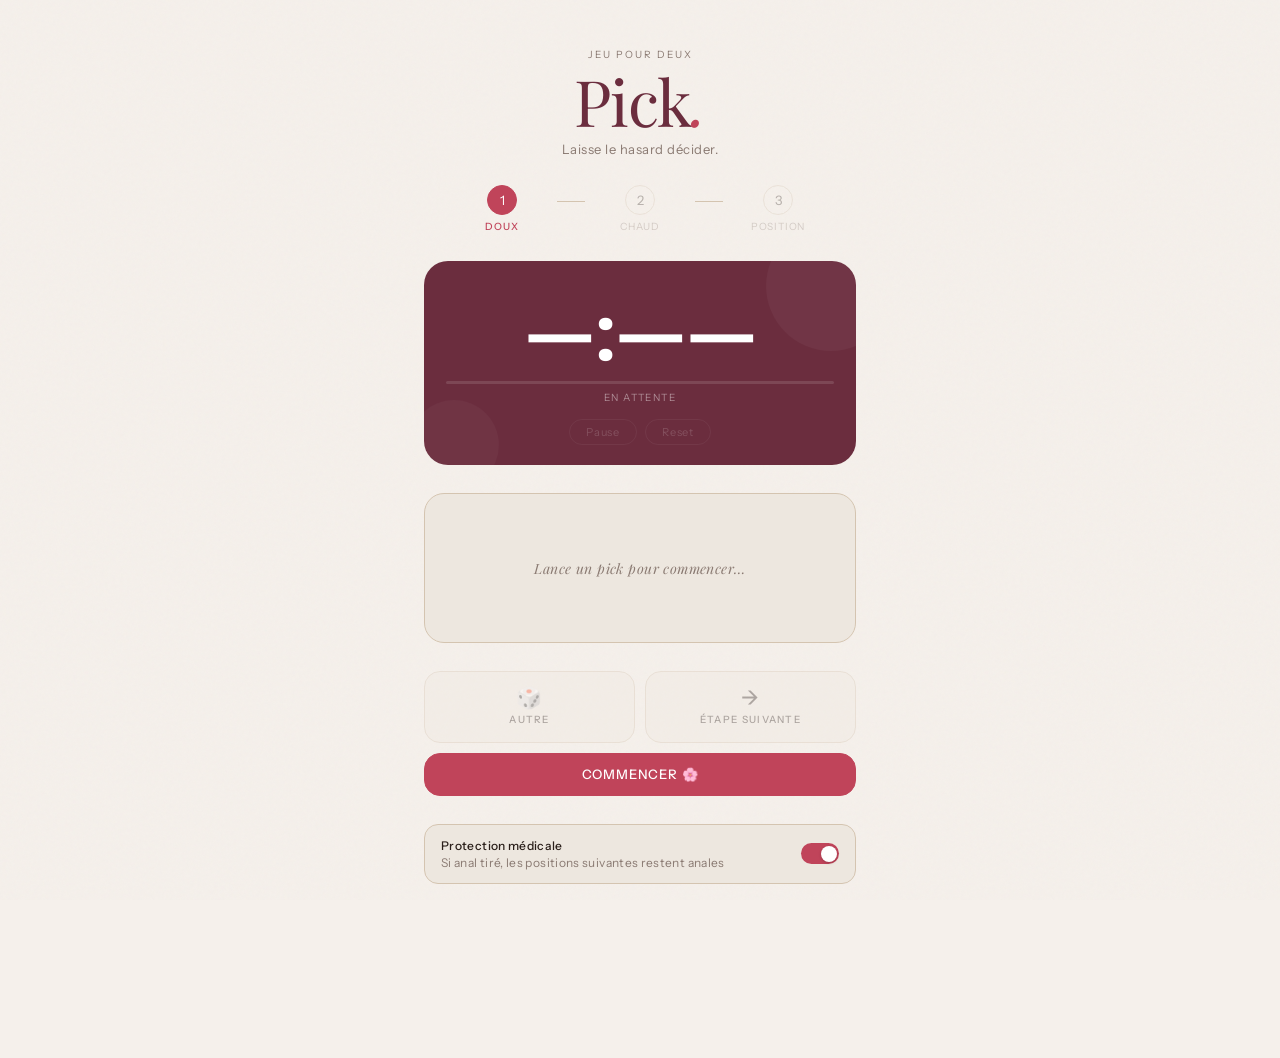
==== commit 03b4833a: "Add files via upload" ====
--- a/index.html
+++ b/index.html
@@ -7,9 +7,9 @@
 <link rel="preconnect" href="https://fonts.googleapis.com">
 <link href="https://fonts.googleapis.com/css2?family=Playfair+Display:ital,wght@0,400;0,700;1,400&family=Instrument+Sans:wght@300;400;500&display=swap" rel="stylesheet">
 <style>
+/* ── RESET & VARS ──────────────────────────────────────────────────── */
 *,*::before,*::after{box-sizing:border-box;margin:0;padding:0}
 :root{
-  --ink:#1a1118;
   --paper:#f5f0eb;
   --cream:#ede7df;
   --rose:#c0445a;
@@ -23,19 +23,13 @@
 html,body{height:100%;overflow-x:hidden}
 body{
   font-family:'Instrument Sans',sans-serif;
-  background:var(--paper);
-  color:var(--text);
-  min-height:100vh;
-  display:flex;
-  flex-direction:column;
-}
-
-/* ── NOISE TEXTURE ── */
+  background:var(--paper);color:var(--text);
+  min-height:100vh;display:flex;flex-direction:column;
+}
 body::before{
-  content:'';
-  position:fixed;inset:0;
-  background-image:url("data:image/svg+xml,%3Csvg viewBox='0 0 256 256' xmlns='http://www.w3.org/2000/svg'%3E%3Cfilter id='n'%3E%3CfeTurbulence type='fractalNoise' baseFrequency='0.9' numOctaves='4' stitchTiles='stitch'/%3E%3C/filter%3E%3Crect width='100%25' height='100%25' filter='url(%23n)' opacity='0.04'/%3E%3C/svg%3E");
-  pointer-events:none;z-index:0;opacity:.6;
+  content:'';position:fixed;inset:0;pointer-events:none;z-index:0;
+  background-image:url("data:image/svg+xml,%3Csvg viewBox='0 0 256 256' xmlns='http://www.w3.org/2000/svg'%3E%3Cfilter id='n'%3E%3CfeTurbulence type='fractalNoise' baseFrequency='0.9' numOctaves='4' stitchTiles='stitch'/%3E%3C/filter%3E%3Crect width='100%25' height='100%25' filter='url(%23n)' opacity='0.035'/%3E%3C/svg%3E");
+  opacity:.7;
 }
 
 /* ── LAYOUT ── */
@@ -43,288 +37,259 @@
   position:relative;z-index:1;
   width:min(100%,480px);margin:0 auto;
   padding:clamp(1.5rem,5vw,2.5rem) clamp(1rem,4vw,1.5rem) 3rem;
-  display:flex;flex-direction:column;gap:2rem;
-  flex:1;
+  display:flex;flex-direction:column;gap:1.75rem;flex:1;
 }
 
 /* ── HEADER ── */
 header{text-align:center;padding-top:.5rem}
-.eyebrow{
-  font-family:'Instrument Sans',sans-serif;
-  font-size:10px;letter-spacing:.2em;text-transform:uppercase;
-  color:var(--muted);margin-bottom:.75rem;
-}
+.eyebrow{font-size:10px;letter-spacing:.2em;text-transform:uppercase;color:var(--muted);margin-bottom:.6rem}
 h1{
-  font-family:'Playfair Display',serif;
-  font-size:clamp(2.8rem,10vw,4rem);
-  font-weight:400;line-height:.95;
-  color:var(--plum);
-  letter-spacing:-.02em;
-}
-h1 em{font-style:italic;color:var(--rose);}
-.tagline{
-  margin-top:.75rem;
-  font-size:13px;color:var(--muted);font-weight:300;letter-spacing:.04em;
-}
+  font-family:'Playfair Display',serif;font-size:clamp(2.8rem,10vw,4rem);
+  font-weight:400;line-height:.95;color:var(--plum);letter-spacing:-.02em;
+}
+h1 em{font-style:italic;color:var(--rose)}
+.tagline{margin-top:.6rem;font-size:13px;color:var(--muted);font-weight:300;letter-spacing:.04em}
 
 /* ── STAGE INDICATOR ── */
-.stages{
-  display:flex;align-items:center;justify-content:center;gap:0;
-}
+.stages{display:flex;align-items:center;justify-content:center}
 .stage-dot{
-  display:flex;flex-direction:column;align-items:center;gap:6px;
-  flex:1;max-width:120px;
-  opacity:.35;transition:opacity .3s;
-  cursor:default;
-}
-.stage-dot.active{opacity:1;}
-.stage-dot.done{opacity:.6;}
+  display:flex;flex-direction:column;align-items:center;gap:5px;
+  flex:1;max-width:110px;opacity:.3;transition:opacity .3s;
+}
+.stage-dot.active{opacity:1}
+.stage-dot.done{opacity:.55}
 .dot-ring{
-  width:32px;height:32px;border-radius:50%;
-  border:1.5px solid var(--sand);
-  background:transparent;
+  width:30px;height:30px;border-radius:50%;
+  border:1.5px solid var(--sand);background:transparent;
   display:flex;align-items:center;justify-content:center;
-  font-size:14px;transition:all .3s;
-  position:relative;
-}
-.stage-dot.active .dot-ring{
-  border-color:var(--rose);
-  background:var(--rose);
-  color:#fff;
-}
-.stage-dot.done .dot-ring{
-  border-color:var(--plum);
-  background:var(--rose-pale);
-  color:var(--plum);
-}
-.dot-label{font-size:10px;letter-spacing:.08em;text-transform:uppercase;color:var(--muted);text-align:center;line-height:1.2}
-.stage-dot.active .dot-label{color:var(--rose);font-weight:500;}
-.stage-line{flex:1;height:1px;background:var(--sand);max-width:32px;margin-bottom:18px;}
+  font-size:13px;transition:all .3s;
+}
+.stage-dot.active .dot-ring{border-color:var(--rose);background:var(--rose);color:#fff}
+.stage-dot.done .dot-ring{border-color:var(--plum);background:var(--rose-pale);color:var(--plum)}
+.dot-label{font-size:10px;letter-spacing:.08em;text-transform:uppercase;color:var(--muted);text-align:center}
+.stage-dot.active .dot-label{color:var(--rose);font-weight:500}
+.stage-line{flex:1;height:1px;background:var(--sand);max-width:28px;margin-bottom:15px}
 
 /* ── TIMER ── */
 .timer-block{
-  background:var(--plum);
-  border-radius:24px;
-  padding:1.75rem 1.5rem 1.5rem;
-  text-align:center;
-  position:relative;
-  overflow:hidden;
-}
-.timer-block::before{
-  content:'';position:absolute;
-  top:-40px;right:-40px;
-  width:140px;height:140px;
-  border-radius:50%;
-  background:rgba(255,255,255,.04);
-}
-.timer-block::after{
-  content:'';position:absolute;
-  bottom:-30px;left:-20px;
-  width:100px;height:100px;
-  border-radius:50%;
-  background:rgba(255,255,255,.03);
-}
+  background:var(--plum);border-radius:24px;
+  padding:1.6rem 1.4rem 1.3rem;text-align:center;
+  position:relative;overflow:hidden;
+}
+.timer-block::before{content:'';position:absolute;top:-40px;right:-40px;width:130px;height:130px;border-radius:50%;background:rgba(255,255,255,.04)}
+.timer-block::after{content:'';position:absolute;bottom:-25px;left:-15px;width:90px;height:90px;border-radius:50%;background:rgba(255,255,255,.03)}
 #timerDisplay{
-  font-family:'Playfair Display',serif;
-  font-size:clamp(3.5rem,18vw,5.5rem);
-  font-weight:700;line-height:1;
-  color:#fff;letter-spacing:-.02em;
-  position:relative;z-index:1;
-}
-#timerDisplay.finished{color:var(--blush);}
+  font-family:'Playfair Display',serif;font-size:clamp(3.2rem,16vw,5rem);
+  font-weight:700;line-height:1;color:#fff;letter-spacing:-.02em;
+  position:relative;z-index:1;transition:color .3s;
+}
+#timerDisplay.fin{color:var(--blush)}
 .progress-wrap{
-  margin:1rem 0 .5rem;
-  background:rgba(255,255,255,.12);
-  border-radius:99px;height:3px;overflow:hidden;
-  position:relative;z-index:1;
-}
-#progressBar{
-  height:100%;background:var(--blush);
-  border-radius:99px;
-  width:100%;
-  transition:width .9s linear;
-}
-.timer-status{
-  font-size:11px;letter-spacing:.15em;text-transform:uppercase;
-  color:rgba(255,255,255,.5);
-  position:relative;z-index:1;
-}
-.timer-controls{
-  display:flex;gap:8px;justify-content:center;margin-top:1rem;
-  position:relative;z-index:1;
-}
+  margin:.9rem 0 .45rem;background:rgba(255,255,255,.12);
+  border-radius:99px;height:3px;overflow:hidden;position:relative;z-index:1;
+}
+#progressBar{height:100%;background:var(--blush);border-radius:99px;width:100%;transition:width .9s linear}
+.timer-status{font-size:10px;letter-spacing:.14em;text-transform:uppercase;color:rgba(255,255,255,.45);position:relative;z-index:1}
+.timer-controls{display:flex;gap:8px;justify-content:center;margin-top:.9rem;position:relative;z-index:1}
 .btn-ghost{
-  padding:6px 18px;border-radius:99px;
-  border:1px solid rgba(255,255,255,.25);
-  background:transparent;color:rgba(255,255,255,.7);
-  font-family:'Instrument Sans',sans-serif;
-  font-size:12px;letter-spacing:.08em;
-  cursor:pointer;transition:all .15s;
-}
-.btn-ghost:hover{background:rgba(255,255,255,.1);color:#fff;border-color:rgba(255,255,255,.5);}
-.btn-ghost:disabled{opacity:.3;cursor:not-allowed;}
+  padding:5px 16px;border-radius:99px;
+  border:1px solid rgba(255,255,255,.22);background:transparent;
+  color:rgba(255,255,255,.65);font-family:'Instrument Sans',sans-serif;
+  font-size:11px;letter-spacing:.07em;cursor:pointer;transition:all .15s;
+}
+.btn-ghost:hover{background:rgba(255,255,255,.1);color:#fff;border-color:rgba(255,255,255,.45)}
+.btn-ghost:disabled{opacity:.25;cursor:not-allowed}
 
 /* ── RESULT CARD ── */
 .result-card{
-  background:var(--cream);
-  border:1px solid var(--sand);
-  border-radius:20px;
-  padding:1.75rem;
-  min-height:160px;
-  display:flex;flex-direction:column;justify-content:center;
-  gap:.75rem;
-  transition:all .3s;
-  position:relative;
-  overflow:hidden;
+  background:var(--cream);border:1px solid var(--sand);border-radius:20px;
+  padding:1.6rem;min-height:150px;
+  display:flex;flex-direction:column;justify-content:center;gap:.65rem;
+  position:relative;overflow:hidden;transition:box-shadow .3s;
 }
 .result-card::before{
-  content:'';position:absolute;
-  top:0;left:0;right:0;height:3px;
-  background:linear-gradient(90deg,var(--rose),var(--plum));
-  opacity:0;transition:opacity .3s;
-}
-.result-card.has-result::before{opacity:1;}
+  content:'';position:absolute;top:0;left:0;right:0;height:3px;
+  background:linear-gradient(90deg,var(--rose),var(--plum));opacity:0;transition:opacity .3s;
+}
+.result-card.has-result::before{opacity:1}
+.result-card.has-result{box-shadow:0 4px 24px rgba(107,45,62,.08)}
 .result-empty{
-  text-align:center;color:var(--muted);
-  font-size:14px;letter-spacing:.05em;
-  font-style:italic;
-  font-family:'Playfair Display',serif;
-}
-.result-meta{
-  font-size:10px;letter-spacing:.18em;text-transform:uppercase;
-  color:var(--rose);font-weight:500;
-}
+  text-align:center;color:var(--muted);font-size:14px;
+  font-style:italic;font-family:'Playfair Display',serif;letter-spacing:.03em;
+}
+.result-meta{font-size:10px;letter-spacing:.16em;text-transform:uppercase;color:var(--rose);font-weight:500}
 .result-actor{
-  font-family:'Playfair Display',serif;
-  font-size:1.6rem;font-weight:700;
-  color:var(--plum);line-height:1;
-}
-.result-body{
-  font-size:1rem;color:var(--text);
-  line-height:1.55;font-weight:300;
-}
-.result-body strong{font-weight:500;color:var(--plum);}
+  font-family:'Playfair Display',serif;font-size:1.55rem;
+  font-weight:700;color:var(--plum);line-height:1;
+}
+.result-body{font-size:.97rem;color:var(--text);line-height:1.55;font-weight:300}
+.result-body strong{font-weight:500;color:var(--plum)}
 .result-bonus{
-  display:inline-flex;align-items:center;gap:6px;
-  padding:5px 12px;border-radius:99px;
-  background:var(--rose-pale);
-  border:1px solid var(--blush);
-  font-size:11px;color:var(--plum);
-  font-weight:500;letter-spacing:.06em;
-  align-self:flex-start;
-  margin-top:.25rem;
+  display:inline-flex;align-items:center;gap:5px;
+  padding:4px 11px;border-radius:99px;
+  background:var(--rose-pale);border:1px solid var(--blush);
+  font-size:11px;color:var(--plum);font-weight:500;letter-spacing:.05em;align-self:flex-start;
 }
 .result-type-badge{
-  display:inline-flex;align-items:center;gap:6px;
-  padding:4px 12px;border-radius:99px;
-  background:var(--plum);color:#fff;
-  font-size:10px;letter-spacing:.12em;text-transform:uppercase;
-  font-weight:500;align-self:flex-start;
-}
-/* protection badge */
+  display:inline-flex;align-items:center;gap:5px;padding:4px 11px;border-radius:99px;
+  background:var(--plum);color:#fff;font-size:10px;letter-spacing:.1em;
+  text-transform:uppercase;font-weight:500;align-self:flex-start;
+}
 .result-protection{
-  display:flex;align-items:center;gap:6px;
-  font-size:11px;color:var(--muted);
-  margin-top:.25rem;padding-top:.75rem;
-  border-top:1px solid var(--sand);
-}
-.result-protection svg{flex-shrink:0;color:var(--rose);}
+  display:flex;align-items:center;gap:6px;font-size:11px;color:var(--muted);
+  margin-top:.2rem;padding-top:.65rem;border-top:1px solid var(--sand);
+}
+.result-protection svg{flex-shrink:0;color:var(--rose)}
+
+/* fadeUp animation for result children */
+@keyframes fadeUp{from{opacity:0;transform:translateY(10px)}to{opacity:1;transform:translateY(0)}}
+.result-card.has-result > *{animation:fadeUp .3s ease both}
+.result-card.has-result > *:nth-child(2){animation-delay:.05s}
+.result-card.has-result > *:nth-child(3){animation-delay:.1s}
+.result-card.has-result > *:nth-child(4){animation-delay:.15s}
+.result-card.has-result > *:nth-child(5){animation-delay:.2s}
 
 /* ── ACTION BUTTONS ── */
-.action-row{display:grid;grid-template-columns:1fr 1fr;gap:10px;}
+.action-row{display:grid;grid-template-columns:1fr 1fr;gap:10px}
 .btn-main{
-  padding:1rem;border-radius:16px;
-  border:1.5px solid var(--sand);
-  background:var(--cream);
-  font-family:'Instrument Sans',sans-serif;
-  font-size:.8rem;font-weight:500;
-  letter-spacing:.06em;text-transform:uppercase;
+  padding:.95rem 1rem;border-radius:16px;border:1.5px solid var(--sand);
+  background:var(--cream);font-family:'Instrument Sans',sans-serif;
+  font-size:.78rem;font-weight:500;letter-spacing:.06em;text-transform:uppercase;
   cursor:pointer;transition:all .2s;
-  display:flex;flex-direction:column;align-items:center;
-  gap:6px;color:var(--text);
-  position:relative;overflow:hidden;
-}
-.btn-main::after{
-  content:'';position:absolute;inset:0;
-  background:linear-gradient(135deg,transparent,rgba(192,68,90,.05));
-  opacity:0;transition:opacity .2s;
-}
-.btn-main:hover::after{opacity:1;}
-.btn-main:hover{border-color:var(--blush);transform:translateY(-1px);box-shadow:0 4px 20px rgba(192,68,90,.1);}
-.btn-main:active{transform:translateY(0);}
-.btn-main .icon{font-size:1.4rem;line-height:1;}
-.btn-main .label{font-size:10px;letter-spacing:.14em;}
+  display:flex;flex-direction:column;align-items:center;gap:5px;
+  color:var(--text);position:relative;overflow:hidden;
+}
+.btn-main:hover:not(:disabled){border-color:var(--blush);transform:translateY(-1px);box-shadow:0 4px 18px rgba(192,68,90,.1)}
+.btn-main:active:not(:disabled){transform:translateY(0)}
+.btn-main .icon{font-size:1.3rem;line-height:1}
+.btn-main .lbl{font-size:10px;letter-spacing:.13em}
 .btn-main.primary{
-  background:var(--rose);border-color:var(--rose);
-  color:#fff;grid-column:1/-1;
-  flex-direction:row;justify-content:center;
-  padding:.85rem;font-size:.85rem;
-}
-.btn-main.primary:hover{background:var(--plum);border-color:var(--plum);}
-.btn-main.secondary{
-  border-color:var(--sand);
-  background:transparent;
-}
-.btn-main:disabled{opacity:.4;pointer-events:none;}
-
-/* ── PROTECTION TOGGLE ── */
+  background:var(--rose);border-color:var(--rose);color:#fff;
+  grid-column:1/-1;flex-direction:row;justify-content:center;
+  padding:.8rem;font-size:.82rem;gap:8px;
+}
+.btn-main.primary:hover:not(:disabled){background:var(--plum);border-color:var(--plum)}
+.btn-main.skip{
+  background:transparent;border-color:var(--sand);
+  color:var(--muted);font-size:.72rem;
+}
+.btn-main.skip:hover:not(:disabled){border-color:var(--rose);color:var(--rose);background:var(--rose-pale)}
+.btn-main:disabled{opacity:.35;cursor:not-allowed;transform:none!important;box-shadow:none!important}
+
+/* ── SETTINGS ── */
 .settings-row{
   display:flex;align-items:center;justify-content:space-between;
-  padding:.85rem 1rem;
-  background:var(--cream);border:1px solid var(--sand);
-  border-radius:14px;
-  font-size:12px;color:var(--muted);letter-spacing:.04em;
-}
-.settings-row strong{color:var(--text);font-weight:500;}
-.toggle{
-  position:relative;width:40px;height:22px;
-  flex-shrink:0;cursor:pointer;
-}
-.toggle input{opacity:0;width:0;height:0;}
-.toggle-track{
-  position:absolute;inset:0;
-  background:var(--sand);border-radius:99px;
-  transition:background .2s;
-}
-.toggle input:checked+.toggle-track{background:var(--rose);}
+  padding:.8rem 1rem;background:var(--cream);
+  border:1px solid var(--sand);border-radius:14px;
+  font-size:12px;color:var(--muted);letter-spacing:.03em;gap:1rem;
+}
+.settings-row strong{color:var(--text);font-weight:500;display:block;margin-bottom:2px}
+.toggle{position:relative;width:38px;height:21px;flex-shrink:0;cursor:pointer}
+.toggle input{opacity:0;width:0;height:0;position:absolute}
+.toggle-track{position:absolute;inset:0;background:var(--sand);border-radius:99px;transition:background .2s}
+.toggle input:checked + .toggle-track{background:var(--rose)}
 .toggle-thumb{
-  position:absolute;
-  top:3px;left:3px;
-  width:16px;height:16px;
-  border-radius:50%;background:#fff;
-  transition:transform .2s;
-  box-shadow:0 1px 4px rgba(0,0,0,.2);
-}
-.toggle input:checked~.toggle-thumb{transform:translateX(18px);}
-
-/* ── FOOTER ── */
-footer{
-  text-align:center;font-size:10px;
-  color:var(--sand);letter-spacing:.1em;
-  text-transform:uppercase;padding-bottom:1rem;
-  position:relative;z-index:1;
-}
-
-/* ── ANIMATIONS ── */
-@keyframes fadeUp{
-  from{opacity:0;transform:translateY(12px)}
-  to{opacity:1;transform:translateY(0)}
-}
-.result-card.has-result .result-meta,
-.result-card.has-result .result-actor,
-.result-card.has-result .result-body,
-.result-card.has-result .result-bonus,
-.result-card.has-result .result-type-badge,
-.result-card.has-result .result-protection{
-  animation:fadeUp .35s ease both;
-}
-.result-card.has-result .result-actor{animation-delay:.05s}
-.result-card.has-result .result-body{animation-delay:.1s}
-.result-card.has-result .result-bonus{animation-delay:.15s}
-.result-card.has-result .result-protection{animation-delay:.2s}
-
-/* ── AUDIO ── */
-audio{display:none}
+  position:absolute;top:2.5px;left:2.5px;
+  width:16px;height:16px;border-radius:50%;background:#fff;
+  transition:transform .2s;box-shadow:0 1px 3px rgba(0,0,0,.2);
+  pointer-events:none;
+}
+.toggle input:checked ~ .toggle-thumb{transform:translateX(17px)}
+
+/* ── MODAL ── */
+.modal-backdrop{
+  display:none;position:fixed;inset:0;z-index:100;
+  background:rgba(26,17,24,.55);backdrop-filter:blur(4px);
+  align-items:flex-end;justify-content:center;
+}
+.modal-backdrop.open{display:flex}
+.modal-sheet{
+  background:var(--paper);border-radius:24px 24px 0 0;
+  width:min(100%,480px);padding:1.5rem 1.5rem 2.5rem;
+  border-top:1px solid var(--sand);
+  animation:slideUp .28s cubic-bezier(.32,1,.48,1) both;
+}
+@keyframes slideUp{from{transform:translateY(100%);opacity:0}to{transform:translateY(0);opacity:1}}
+.modal-handle{width:36px;height:4px;background:var(--sand);border-radius:99px;margin:0 auto 1.25rem}
+.modal-title{
+  font-family:'Playfair Display',serif;font-size:1.35rem;
+  color:var(--plum);margin-bottom:.4rem;font-weight:700;
+}
+.modal-desc{font-size:13px;color:var(--muted);margin-bottom:1.4rem;line-height:1.5}
+.modal-options{display:flex;flex-direction:column;gap:10px}
+.modal-opt{
+  padding:1rem 1.1rem;border-radius:14px;
+  border:1.5px solid var(--sand);background:var(--cream);
+  font-family:'Instrument Sans',sans-serif;cursor:pointer;
+  text-align:left;transition:all .15s;display:flex;align-items:center;gap:.85rem;
+}
+.modal-opt:hover{border-color:var(--rose);background:var(--rose-pale)}
+.modal-opt .opt-icon{font-size:1.4rem;line-height:1;flex-shrink:0}
+.modal-opt .opt-title{font-size:.88rem;font-weight:500;color:var(--text);display:block}
+.modal-opt .opt-sub{font-size:11px;color:var(--muted);margin-top:2px;display:block}
+.modal-cancel{
+  margin-top:.75rem;width:100%;padding:.75rem;border-radius:99px;
+  border:1px solid var(--sand);background:transparent;
+  font-family:'Instrument Sans',sans-serif;font-size:13px;
+  color:var(--muted);cursor:pointer;transition:all .15s;letter-spacing:.05em;
+}
+.modal-cancel:hover{border-color:var(--muted);color:var(--text)}
+
+/* ── ACCESSORIES PANEL ── */
+.acc-block{
+  background:var(--cream);border:1px solid var(--sand);border-radius:18px;
+  overflow:hidden;
+}
+.acc-header{
+  display:flex;align-items:center;justify-content:space-between;
+  padding:.9rem 1.1rem;cursor:pointer;user-select:none;
+  gap:.75rem;
+}
+.acc-header-left{display:flex;align-items:center;gap:.6rem}
+.acc-header-left strong{font-size:.85rem;font-weight:500;color:var(--text)}
+.acc-count{
+  font-size:10px;padding:2px 8px;border-radius:99px;
+  background:var(--rose-pale);color:var(--plum);font-weight:600;letter-spacing:.04em;
+}
+.acc-chevron{
+  font-size:11px;color:var(--muted);transition:transform .25s;flex-shrink:0;
+}
+.acc-block.open .acc-chevron{transform:rotate(180deg)}
+.acc-list{
+  display:none;padding:0 .9rem .9rem;
+  display:grid;grid-template-columns:1fr 1fr;gap:7px;
+  /* collapsed by default via JS */
+}
+.acc-item{
+  display:flex;align-items:center;gap:.6rem;
+  padding:.55rem .75rem;border-radius:10px;
+  border:1.5px solid var(--sand);background:var(--paper);
+  cursor:pointer;transition:all .15s;
+}
+.acc-item:hover{border-color:var(--blush);background:var(--rose-pale)}
+.acc-item.active{border-color:var(--rose);background:var(--rose-pale)}
+.acc-item.active .acc-check{background:var(--rose);border-color:var(--rose)}
+.acc-item.active .acc-check::after{display:block}
+.acc-emoji{font-size:1.1rem;line-height:1;flex-shrink:0}
+.acc-name{font-size:.78rem;font-weight:500;color:var(--text);letter-spacing:.02em;line-height:1.2}
+.acc-check{
+  width:16px;height:16px;border-radius:4px;border:1.5px solid var(--sand);
+  background:#fff;flex-shrink:0;margin-left:auto;
+  display:flex;align-items:center;justify-content:center;transition:all .15s;
+}
+.acc-check::after{
+  content:'';display:none;
+  width:4px;height:7px;border:1.5px solid #fff;
+  border-top:none;border-left:none;
+  transform:rotate(45deg) translateY(-1px);
+}
+/* warning pill when action needs missing accessory */
+.result-needs{
+  display:inline-flex;align-items:center;gap:5px;
+  padding:4px 10px;border-radius:99px;
+  background:rgba(192,68,90,.1);border:1px solid rgba(192,68,90,.25);
+  font-size:11px;color:var(--rose);font-weight:500;align-self:flex-start;
+}
 </style>
 </head>
 <body>
@@ -336,8 +301,8 @@
     <p class="tagline">Laisse le hasard décider.</p>
   </header>
 
-  <!-- Stage indicator -->
-  <div class="stages" id="stages">
+  <!-- Étapes -->
+  <div class="stages">
     <div class="stage-dot active" id="dot-0">
       <div class="dot-ring">1</div>
       <div class="dot-label">Doux</div>
@@ -357,7 +322,7 @@
   <!-- Timer -->
   <div class="timer-block">
     <div id="timerDisplay">—:——</div>
-    <div class="progress-wrap"><div id="progressBar"></div></div>
+    <div class="progress-wrap"><div id="progressBar" style="width:0%"></div></div>
     <div class="timer-status" id="timerStatus">En attente</div>
     <div class="timer-controls">
       <button class="btn-ghost" id="btnPause" disabled>Pause</button>
@@ -365,31 +330,34 @@
     </div>
   </div>
 
-  <!-- Result -->
+  <!-- Résultat -->
   <div class="result-card" id="resultCard">
-    <p class="result-empty" id="resultEmpty">Lance un pick pour commencer…</p>
+    <p class="result-empty">Lance un pick pour commencer…</p>
   </div>
 
-  <!-- Actions -->
-  <div class="action-row" id="actionRow">
-    <button class="btn-main secondary" id="btnPick" onclick="doPick()">
-      <span class="icon">🌸</span>
-      <span class="label">Doux</span>
+  <!-- Boutons d'action -->
+  <div class="action-row">
+    <!-- Colonne gauche : re-pick dans l'étape courante -->
+    <button class="btn-main" id="btnReroll" disabled>
+      <span class="icon">🎲</span>
+      <span class="lbl">Autre</span>
     </button>
-    <button class="btn-main secondary" id="btnHot" onclick="doHotPick()" disabled>
-      <span class="icon">🔥</span>
-      <span class="label">Chaud</span>
+    <!-- Colonne droite : passer à l'étape suivante (ouvre modale) -->
+    <button class="btn-main" id="btnNext" disabled>
+      <span class="icon">→</span>
+      <span class="lbl">Étape suivante</span>
     </button>
-    <button class="btn-main primary" id="btnPosition" onclick="doPosition()" disabled>
-      Passer aux positions →
+    <!-- Pleine largeur : lancer le premier pick -->
+    <button class="btn-main primary" id="btnStart">
+      Commencer 🌸
     </button>
   </div>
 
-  <!-- Settings -->
+  <!-- Protection -->
   <div class="settings-row">
     <div>
-      <strong>Protection active</strong><br>
-      Limite les positions si anal sélectionné
+      <strong>Protection médicale</strong>
+      Si anal tiré, les positions suivantes restent anales
     </div>
     <label class="toggle">
       <input type="checkbox" id="toggleProtection" checked>
@@ -398,98 +366,148 @@
     </label>
   </div>
 
+  <!-- Accessoires disponibles -->
+  <div class="acc-block" id="accBlock">
+    <div class="acc-header" id="accHeader">
+      <div class="acc-header-left">
+        <span>🎒</span>
+        <strong>Accessoires disponibles</strong>
+        <span class="acc-count" id="accCount">0 / 0</span>
+      </div>
+      <span class="acc-chevron">▼</span>
+    </div>
+    <div class="acc-list" id="accList"></div>
+  </div>
+
   <footer>Pick · Pour deux · Avec amour</footer>
 </div>
 
-<audio id="audio" preload="auto">
-  <source src="[data-uri]" type="audio/wav">
-</audio>
+<!-- Modale "étape suivante" -->
+<div class="modal-backdrop" id="modalNext" role="dialog" aria-modal="true">
+  <div class="modal-sheet">
+    <div class="modal-handle"></div>
+    <div class="modal-title">Passer à l'étape suivante ?</div>
+    <div class="modal-desc" id="modalDesc">Choisissez la suite de la soirée.</div>
+    <div class="modal-options" id="modalOptions"></div>
+    <button class="modal-cancel" id="modalCancel">Annuler</button>
+  </div>
+</div>
+
+<script id="bellScript">
+// Sonnette via Web Audio API — ding clair en 3 coups
+function playBell() {
+  try {
+    var ctx = new (window.AudioContext || window.webkitAudioContext)();
+    function ding(time, freq, gain) {
+      var osc  = ctx.createOscillator();
+      var env  = ctx.createGain();
+      var comp = ctx.createDynamicsCompressor();
+      osc.connect(env);
+      env.connect(comp);
+      comp.connect(ctx.destination);
+      osc.type = 'sine';
+      osc.frequency.setValueAtTime(freq, time);
+      // légère modulation harmonique
+      var osc2 = ctx.createOscillator();
+      var env2 = ctx.createGain();
+      osc2.connect(env2);
+      env2.connect(comp);
+      osc2.type = 'sine';
+      osc2.frequency.setValueAtTime(freq * 2.756, time);
+      env2.gain.setValueAtTime(gain * 0.3, time);
+      env2.gain.exponentialRampToValueAtTime(0.0001, time + 1.8);
+      osc2.start(time);
+      osc2.stop(time + 1.8);
+      // fondamental
+      env.gain.setValueAtTime(gain, time);
+      env.gain.exponentialRampToValueAtTime(0.0001, time + 2.2);
+      osc.start(time);
+      osc.stop(time + 2.2);
+    }
+    var now = ctx.currentTime;
+    ding(now,        880, 0.5);
+    ding(now + 0.55, 1046, 0.4);
+    ding(now + 1.0,  1318, 0.35);
+  } catch(e) { console.warn('Bell error:', e); }
+}
+</script>
 
 <script>
-// ── STATE ──────────────────────────────────────────────────────────────
-var state = {
-  stage: 0,           // 0=doux, 1=chaud, 2=position
-  analLocked: false,  // si anal tiré → toujours anal
-  timerInterval: null,
-  timerTotal: 0,
-  timerLeft: 0,
-  running: false,
-};
-
-// ── DATA ───────────────────────────────────────────────────────────────
-
-// Zones corpo avec actions narratives par acteur
+'use strict';
+
+/* ═══════════════════════════════════════════════════════
+   DATA
+═══════════════════════════════════════════════════════ */
+
+// Structure : actor = qui fait l'action, target = sur qui, zone = zone du corps ciblée
+// Les zones intimes sont correctement assignées à l'acteur qui agit (pas qui reçoit)
+
 var ZONES = {
-  Elle: {
+  // ── Lui agit sur Elle ─────────────────────────────────────────────
+  LuiSurElle: {
     doux: [
-      { zone:"Cou", actions:[
+      { zone:"son cou",      actor:"Lui", target:"elle", actions:[
         "embrasse lentement de l'oreille jusqu'à la clavicule",
         "passe la langue en un seul tracé dans le creux du cou",
-        "souffle chaud contre la peau puis pose les lèvres",
+        "souffle chaud contre sa peau puis pose les lèvres",
         "mordille la base du cou très doucement",
-        "effleure du bout des lèvres en remontant vers l'oreille"
-      ]},
-      { zone:"Oreilles", actions:[
+        "effleure ses lèvres du bout du nez en remontant vers l'oreille"
+      ]},
+      { zone:"ses oreilles",  actor:"Lui", target:"elle", actions:[
         "effleure le lobe du bout des lèvres",
-        "souffle lentement dans l'oreille sans toucher",
+        "souffle lentement dans son oreille sans toucher",
         "mordille le lobe en tirant très légèrement",
         "murmure quelque chose puis lèche le bord du pavillon"
       ]},
-      { zone:"Épaules", actions:[
-        "embrasse les épaules l'une après l'autre",
-        "mord doucement le muscle entre le cou et l'épaule",
-        "masse les trapèzes avec les pouces en cercles lents",
-        "fait courir les ongles de l'épaule jusqu'au coude"
-      ]},
-      { zone:"Dos", actions:[
+      { zone:"ses épaules",   actor:"Lui", target:"elle", actions:[
+        "embrasse ses épaules l'une après l'autre",
+        "mord doucement le muscle entre son cou et son épaule",
+        "masse ses trapèzes avec les pouces en cercles lents",
+        "fait courir les ongles de son épaule jusqu'à son coude"
+      ]},
+      { zone:"son dos",       actor:"Lui", target:"elle", actions:[
         "embrasse chaque vertèbre en descendant lentement",
-        "fait courir les ongles de la nuque aux reins",
-        "masse le dos entier à pleine paume",
-        "trace des formes sur la peau — il doit deviner",
+        "fait courir ses ongles de sa nuque à ses reins",
+        "masse son dos entier à pleine paume",
+        "trace des formes sur sa peau — elle doit deviner",
         "laisse tomber quelques gouttes de cire tiède depuis une bougie haute"
       ]},
-      { zone:"Torse", actions:[
-        "embrasse le sternum et descend lentement",
-        "masse les pectoraux à pleine main",
-        "fait courir un glaçon sur le torse et laisse fondre",
-        "lèche autour du téton sans le toucher"
-      ]},
-      { zone:"Cuisses", actions:[
-        "embrasse l'intérieur des cuisses en remontant doucement",
-        "effleure les cuisses du bout des doigts de bas en haut",
-        "masse les cuisses à deux mains depuis le genou vers le haut",
-        "mordille doucement l'intérieur de la cuisse"
-      ]},
-      { zone:"Fesses", actions:[
-        "masse les deux fesses à pleine main lentement",
+      { zone:"ses cuisses",   actor:"Lui", target:"elle", actions:[
+        "embrasse l'intérieur de ses cuisses en remontant doucement",
+        "effleure ses cuisses du bout des doigts de bas en haut",
+        "masse ses cuisses à deux mains depuis le genou vers le haut",
+        "mordille doucement l'intérieur de sa cuisse"
+      ]},
+      { zone:"ses fesses",    actor:"Lui", target:"elle", actions:[
+        "masse ses fesses à pleine main lentement",
         "mord une fesse, d'abord doucement puis plus fort",
-        "donne une légère claque et masse l'endroit",
-        "lèche lentement chaque fesse en traçant des cercles"
+        "lui donne une légère claque et masse l'endroit",
+        "lèche lentement ses fesses en traçant des cercles"
       ]},
     ],
     chaud: [
-      { zone:"Seins", actions:[
-        "masse les seins à pleine main en spirale de l'extérieur vers le centre",
-        "prend le téton en bouche et suce doucement puis plus fort",
-        "lèche autour du téton en cercles de plus en plus resserrés",
-        "pince doucement les tétons entre les doigts en regardant sa réaction",
-        "fait courir un glaçon sur les seins et suit la traîne froide avec la bouche"
-      ]},
-      { zone:"Vagin", actions:[
-        "embrasse les lèvres délicatement",
+      { zone:"ses seins",     actor:"Lui", target:"elle", actions:[
+        "masse ses seins à pleine main en spirale de l'extérieur vers le centre",
+        "prend son téton en bouche et suce doucement puis plus fort",
+        "lèche autour de son téton en cercles de plus en plus resserrés",
+        "pince doucement ses tétons entre ses doigts en la regardant dans les yeux",
+        "fait courir un glaçon sur ses seins et suit la traîne froide avec la bouche"
+      ]},
+      { zone:"son vagin",     actor:"Lui", target:"elle", actions:[
+        "embrasse ses lèvres délicatement",
         "lèche lentement en prenant tout son temps",
         "pénètre avec un doigt en gardant la langue active",
-        "stimule le clitoris avec la langue en cercles lents",
+        "stimule son clitoris avec la langue en cercles lents",
         "alterne langue et doigts au rythme de ses réactions"
       ]},
-      { zone:"Clitoris", actions:[
+      { zone:"son clitoris",  actor:"Lui", target:"elle", actions:[
         "effleure du bout de la langue en cercles très lents",
         "aspire doucement puis relâche",
-        "alterne suction légère et léchouilles en pointe",
+        "alterne suction légère et pointe de langue",
         "trace des huit avec la langue sans s'arrêter",
         "utilise le vibromasseur au niveau minimum et monte graduellement"
       ]},
-      { zone:"Anus", actions:[
+      { zone:"son anus",      actor:"Lui", target:"elle", actions:[
         "lèche en cercles avec la pointe de la langue",
         "masse l'entrée doucement avec le pouce bien enduit",
         "pénètre doucement avec un doigt lubrifié",
@@ -497,48 +515,56 @@
       ]},
     ]
   },
-  Lui: {
+
+  // ── Elle agit sur Lui ─────────────────────────────────────────────
+  ElleSurLui: {
     doux: [
-      { zone:"Cou", actions:[
-        "embrasse depuis la nuque jusqu'à la clavicule",
-        "mord légèrement la base du cou en tenant sa tête",
-        "lèche lentement de l'épaule jusqu'à l'oreille",
+      { zone:"son cou",      actor:"Elle", target:"lui", actions:[
+        "embrasse depuis sa nuque jusqu'à sa clavicule",
+        "mord légèrement la base de son cou en tenant sa tête",
+        "lèche lentement de son épaule jusqu'à son oreille",
         "souffle chaud dans le creux puis pose les lèvres",
         "mordille le lobe en gardant une main dans ses cheveux"
       ]},
-      { zone:"Oreilles", actions:[
-        "prend le lobe entre ses dents et tire très doucement",
-        "souffle lentement dans l'oreille — rien d'autre",
+      { zone:"ses oreilles",  actor:"Elle", target:"lui", actions:[
+        "prend son lobe entre ses dents et tire très doucement",
+        "souffle lentement dans son oreille — rien d'autre",
         "lèche le bord du pavillon en tenant sa nuque",
-        "chuchote exactement ce qu'elle va faire avant de le faire"
-      ]},
-      { zone:"Épaules", actions:[
-        "masse les deux épaules simultanément depuis derrière",
-        "mord l'épaule fermement en le tenant contre elle",
-        "embrasse l'épaule et descend le long du bras",
-        "fait pression avec les pouces sur les omoplates"
-      ]},
-      { zone:"Dos", actions:[
-        "masse le dos entier à pleine paume en remontant",
-        "fait courir les ongles de bas en haut, aller-retour",
-        "embrasse le bas du dos et remonte vertèbre à vertèbre",
-        "trace son prénom sur le dos avec le doigt"
-      ]},
-      { zone:"Cuisses", actions:[
-        "embrasse l'intérieur des cuisses en remontant",
+        "lui chuchote exactement ce qu'elle va faire avant de le faire"
+      ]},
+      { zone:"ses épaules",   actor:"Elle", target:"lui", actions:[
+        "masse ses deux épaules simultanément depuis derrière",
+        "mord son épaule fermement en le tenant contre elle",
+        "embrasse son épaule et descend le long de son bras",
+        "appuie avec les pouces sur ses omoplates en cercles"
+      ]},
+      { zone:"son dos",       actor:"Elle", target:"lui", actions:[
+        "masse son dos entier à pleine paume en remontant",
+        "fait courir ses ongles de bas en haut, aller-retour",
+        "embrasse son bas du dos et remonte vertèbre à vertèbre",
+        "trace son prénom sur son dos avec le doigt"
+      ]},
+      { zone:"ses cuisses",   actor:"Elle", target:"lui", actions:[
+        "embrasse l'intérieur de ses cuisses en remontant",
         "lèche l'intérieur en alternant gauche et droite",
-        "masse les cuisses depuis le genou jusqu'en haut",
-        "mordille doucement l'intérieur de la cuisse"
-      ]},
-      { zone:"Fesses", actions:[
-        "masse les deux fesses lentement et profondément",
-        "donne une claque légère et masse après",
+        "masse ses cuisses depuis le genou jusqu'en haut",
+        "mordille doucement l'intérieur de sa cuisse"
+      ]},
+      { zone:"ses fesses",    actor:"Elle", target:"lui", actions:[
+        "masse ses deux fesses lentement et profondément",
+        "lui donne une claque légère et masse après",
         "mord une fesse en gardant les deux mains dessus",
-        "lèche les fesses en remontant vers les lombaires"
+        "lèche ses fesses en remontant vers ses lombaires"
+      ]},
+      { zone:"son torse",     actor:"Elle", target:"lui", actions:[
+        "embrasse son sternum et descend lentement",
+        "masse ses pectoraux à pleine main",
+        "fait courir un glaçon sur son torse et laisse fondre",
+        "lèche autour de son téton sans le toucher directement"
       ]},
     ],
     chaud: [
-      { zone:"Pénis", actions:[
+      { zone:"son pénis",     actor:"Elle", target:"lui", actions:[
         "embrasse la base et remonte lentement jusqu'au bout",
         "lèche de la base jusqu'au bout en un seul tracé",
         "prend en bouche en commençant par le bout",
@@ -546,13 +572,13 @@
         "fait tourner la langue autour du gland",
         "tient à la main et souffle chaud avant de lécher"
       ]},
-      { zone:"Bourse", actions:[
+      { zone:"sa bourse",     actor:"Elle", target:"lui", actions:[
         "masse délicatement à pleine main",
         "embrasse doucement chaque côté",
         "lèche légèrement en tenant dans la main",
         "effleure du bout des doigts en remontant vers la base"
       ]},
-      { zone:"Anus", actions:[
+      { zone:"son anus",      actor:"Elle", target:"lui", actions:[
         "lèche en cercles avec la pointe de la langue",
         "masse l'entrée doucement avec le pouce bien enduit",
         "pénètre doucement avec un doigt lubrifié",
@@ -562,205 +588,418 @@
   }
 };
 
-// Bonus (50% de chance d'apparaître, fidèle à l'original)
 var BONUSES = [
   "assis·e","au bord du lit","debout","à quatre pattes",
   "les yeux bandés","mains attachées","dos au mur",
   "en cuillère","allongé·e sur le ventre"
 ];
 
-// Positions + types (fidèle à l'original avec la protection médicale)
 var POSITIONS_VAGINALES = [
-  "Missionnaire","Levrette","Elle dessus","Lotus",
-  "Bord du lit","Cuillère","Debout par derrière","Cavalière inversée",
-  "L'équerre","Contre le mur","Le Papillon","Le Sphinx"
+  { nom:"Missionnaire",        desc:"Elle allongée sur le dos, lui entre ses jambes — corps à corps, face à face, le plus intime." },
+  { nom:"Levrette",            desc:"Elle à quatre pattes, lui derrière — pénétration profonde, mains libres sur tout son corps." },
+  { nom:"Elle dessus",         desc:"Elle à genoux sur lui, rythme et profondeur entièrement à elle — elle contrôle tout." },
+  { nom:"Lotus",               desc:"Assis face à face, elle enroule les jambes autour de lui — corps soudés, regard impossible à esquiver." },
+  { nom:"Bord du lit",         desc:"Elle allongée en travers, fesses au bord, lui debout — angle plongeant, il règle la profondeur." },
+  { nom:"Cuillère",            desc:"Allongés sur le côté, lui dans son dos — corps entièrement collés, gestes lents et intimes." },
+  { nom:"Debout par derrière", desc:"Elle appuyée contre le mur ou un meuble, lui dans son dos debout — mains libres partout." },
+  { nom:"Cavalière inversée",  desc:"Elle dos à lui, à genoux sur lui — il profite du spectacle, elle contrôle sans croiser son regard." },
+  { nom:"L'équerre",           desc:"Elle allongée, jambes relevées contre son torse — angle inédit, profondeur maximale." },
+  { nom:"Contre le mur",       desc:"Debout face à face contre le mur — pénétration verticale, rien pour s'accrocher sauf lui." },
+  { nom:"Le Papillon",         desc:"Elle au bord du lit, jambes soulevées par lui debout — angle plongeant, frottement ventral intense." },
+  { nom:"Le Sphinx",           desc:"Elle à plat ventre, oreiller sous les hanches, lui par-dessus — angle rasant, pression douce et profonde." },
 ];
+
 var POSITIONS_ANALES = [
-  "Quatre pattes","Levrette profonde","Bord du lit"
+  { nom:"Quatre pattes",       desc:"Elle à quatre pattes, lui derrière — position classique, accès optimal, rythme à lui." },
+  { nom:"Levrette profonde",   desc:"Elle à plat ventre, jambes serrées, lui par-dessus — jambes serrées qui augmentent la pression." },
+  { nom:"Bord du lit",         desc:"Elle allongée en travers, lui debout — angle contrôlé, il peut aller aussi doucement qu'il veut." },
 ];
 
-// ── HELPERS ────────────────────────────────────────────────────────────
-function rand(arr){ return arr[Math.floor(Math.random()*arr.length)]; }
-
-function randBetween(min,max){ return Math.floor(Math.random()*(max-min)+min); }
-
-// Bonus apparaît 50% du temps (myRand(bonuses, 1, 2) = ~50%)
-function getBonus(){
-  return Math.random() < 0.5 ? rand(BONUSES) : null;
-}
-
-// ── TIMER ──────────────────────────────────────────────────────────────
-function startTimer(){
-  clearInterval(state.timerInterval);
-  state.timerTotal = randBetween(120, 240);
-  state.timerLeft = state.timerTotal;
-  state.running = true;
-  updateTimerUI();
-  document.getElementById('btnPause').disabled = false;
-  document.getElementById('btnReset').disabled = false;
-  state.timerInterval = setInterval(tickTimer, 1000);
-}
-
-function tickTimer(){
-  state.timerLeft = Math.max(0, state.timerLeft - 1);
-  updateTimerUI();
-  if(state.timerLeft <= 0){
-    clearInterval(state.timerInterval);
-    state.running = false;
-    document.getElementById('timerStatus').textContent = 'Terminé';
-    document.getElementById('timerDisplay').classList.add('finished');
-    document.getElementById('btnPause').disabled = true;
-    document.getElementById('audio').play().catch(function(){});
+/* ═══════════════════════════════════════════════════════
+   ACCESSORIES
+   id: clé interne, emoji+label: UI, actions contenant
+   ce mot seront filtrées si l'accessoire est décoché
+═══════════════════════════════════════════════════════ */
+
+var ACCESSORIES = [
+  { id:'glacon',      emoji:'🧊', label:'Glaçon',           keyword:'glaçon' },
+  { id:'cire',        emoji:'🕯️', label:'Bougie / Cire',    keyword:'cire' },
+  { id:'huile',       emoji:'🫧', label:'Huile de massage', keyword:'huile' },
+  { id:'vibro',       emoji:'📳', label:'Vibromasseur',     keyword:'vibromasseur' },
+  { id:'plug',        emoji:'🔌', label:'Plug anal',        keyword:'plug' },
+  { id:'sextoy',      emoji:'💜', label:'Sextoy / Gode',    keyword:'sextoy' },
+  { id:'bandeau',     emoji:'🩹', label:'Bandeau yeux',     keyword:'bandés' },
+  { id:'attaches',    emoji:'🎀', label:'Liens / Attaches', keyword:'attachées' },
+  { id:'fouet',       emoji:'🪶', label:'Fouet / Plume',    keyword:'fouet' },
+];
+
+// État : Set des ids cochés (tous cochés par défaut)
+var activeAcc = {};
+ACCESSORIES.forEach(function(a){ activeAcc[a.id] = true; });
+
+var Accessories = {
+  // Retourne true si l'action est jouable avec les accessoires actifs
+  actionAllowed: function(actionStr) {
+    for (var i = 0; i < ACCESSORIES.length; i++) {
+      var acc = ACCESSORIES[i];
+      if (!activeAcc[acc.id] && actionStr.toLowerCase().indexOf(acc.keyword) !== -1) {
+        return false;
+      }
+    }
+    return true;
+  },
+
+  // Filtre un tableau d'actions selon les accessoires actifs
+  filterActions: function(actions) {
+    return actions.filter(function(a) {
+      return Accessories.actionAllowed(a);
+    });
+  },
+
+  render: function() {
+    var list = el('accList');
+    var total = ACCESSORIES.length;
+    var active = ACCESSORIES.filter(function(a){ return activeAcc[a.id]; }).length;
+    el('accCount').textContent = active + ' / ' + total;
+
+    list.innerHTML = ACCESSORIES.map(function(acc) {
+      var on = activeAcc[acc.id];
+      return '<div class="acc-item' + (on ? ' active' : '') + '" data-id="' + acc.id + '">' +
+        '<span class="acc-emoji">' + acc.emoji + '</span>' +
+        '<span class="acc-name">' + acc.label + '</span>' +
+        '<span class="acc-check"></span>' +
+        '</div>';
+    }).join('');
+
+    list.querySelectorAll('.acc-item').forEach(function(item) {
+      item.addEventListener('click', function() {
+        var id = this.dataset.id;
+        activeAcc[id] = !activeAcc[id];
+        Accessories.render();
+      });
+    });
+  },
+
+  init: function() {
+    // Toggle panel open/close
+    var collapsed = true;
+    var list = el('accList');
+    list.style.display = 'none';
+
+    el('accHeader').addEventListener('click', function() {
+      collapsed = !collapsed;
+      list.style.display = collapsed ? 'none' : 'grid';
+      el('accBlock').classList.toggle('open', !collapsed);
+    });
+
+    Accessories.render();
   }
-}
-
-function updateTimerUI(){
-  var m = Math.floor(state.timerLeft/60);
-  var s = state.timerLeft%60;
-  document.getElementById('timerDisplay').textContent = m+':'+(s<10?'0':'')+s;
-  document.getElementById('timerDisplay').classList.remove('finished');
-  var pct = state.timerTotal > 0 ? (state.timerLeft/state.timerTotal)*100 : 0;
-  document.getElementById('progressBar').style.width = pct+'%';
-  document.getElementById('timerStatus').textContent = state.running ? 'En cours' : 'En pause';
-}
-
-document.getElementById('btnPause').addEventListener('click', function(){
-  if(state.running){
-    clearInterval(state.timerInterval);
-    state.running = false;
-    this.textContent = 'Reprendre';
-    document.getElementById('timerStatus').textContent = 'En pause';
-  } else if(state.timerLeft > 0){
-    state.running = true;
-    this.textContent = 'Pause';
-    state.timerInterval = setInterval(tickTimer, 1000);
-    document.getElementById('timerStatus').textContent = 'En cours';
+};
+
+var state = {
+  stage:      null,   // null | 'doux' | 'chaud' | 'position'
+  analLocked: false,
+  timer: {
+    interval: null,
+    total:    0,
+    left:     0,
+    running:  false,
   }
+};
+
+/* ═══════════════════════════════════════════════════════
+   HELPERS
+═══════════════════════════════════════════════════════ */
+
+function rand(arr){ return arr[Math.floor(Math.random() * arr.length)]; }
+function randBetween(min, max){ return Math.floor(Math.random() * (max - min) + min); }
+function getBonus(){ return Math.random() < 0.5 ? rand(BONUSES) : null; }
+function el(id){ return document.getElementById(id); }
+
+/* ═══════════════════════════════════════════════════════
+   TIMER
+═══════════════════════════════════════════════════════ */
+
+var Timer = {
+  start: function() {
+    clearInterval(state.timer.interval);
+    state.timer.total   = randBetween(120, 240);
+    state.timer.left    = state.timer.total;
+    state.timer.running = true;
+    el('btnPause').disabled = false;
+    el('btnReset').disabled = false;
+    el('btnPause').textContent = 'Pause';
+    el('timerDisplay').classList.remove('fin');
+    state.timer.interval = setInterval(Timer.tick, 1000);
+    Timer.render();
+  },
+  tick: function() {
+    state.timer.left = Math.max(0, state.timer.left - 1);
+    Timer.render();
+    if (state.timer.left <= 0) Timer.finish();
+  },
+  finish: function() {
+    clearInterval(state.timer.interval);
+    state.timer.running = false;
+    el('timerDisplay').classList.add('fin');
+    el('timerStatus').textContent = 'Terminé ✓';
+    el('btnPause').disabled = true;
+    playBell();
+  },
+  pause: function() {
+    if (state.timer.running) {
+      clearInterval(state.timer.interval);
+      state.timer.running = false;
+      el('btnPause').textContent = 'Reprendre';
+      el('timerStatus').textContent = 'En pause';
+    } else if (state.timer.left > 0) {
+      state.timer.running = true;
+      state.timer.interval = setInterval(Timer.tick, 1000);
+      el('btnPause').textContent = 'Pause';
+      el('timerStatus').textContent = 'En cours';
+    }
+  },
+  reset: function() {
+    clearInterval(state.timer.interval);
+    state.timer.running = false;
+    state.timer.left = state.timer.total;
+    el('btnPause').textContent = 'Pause';
+    Timer.render();
+  },
+  render: function() {
+    var m = Math.floor(state.timer.left / 60);
+    var s = state.timer.left % 60;
+    el('timerDisplay').textContent = m + ':' + (s < 10 ? '0' : '') + s;
+    var pct = state.timer.total > 0 ? (state.timer.left / state.timer.total) * 100 : 0;
+    el('progressBar').style.width = pct + '%';
+    if (state.timer.running) el('timerStatus').textContent = 'En cours';
+  }
+};
+
+/* ═══════════════════════════════════════════════════════
+   RESULT CARD
+═══════════════════════════════════════════════════════ */
+
+var Card = {
+  show: function(html) {
+    var card = el('resultCard');
+    // retrigger animation
+    card.classList.remove('has-result');
+    void card.offsetWidth; // reflow
+    card.innerHTML = html;
+    card.classList.add('has-result');
+  },
+  empty: function() {
+    el('resultCard').classList.remove('has-result');
+    el('resultCard').innerHTML = '<p class="result-empty">Lance un pick pour commencer…</p>';
+  }
+};
+
+/* ═══════════════════════════════════════════════════════
+   STAGES
+═══════════════════════════════════════════════════════ */
+
+var STAGE_ORDER = ['doux', 'chaud', 'position'];
+
+var Stages = {
+  set: function(stage) {
+    state.stage = stage;
+    var idx = STAGE_ORDER.indexOf(stage);
+    for (var i = 0; i < 3; i++) {
+      var dot = el('dot-' + i);
+      dot.classList.remove('active', 'done');
+      if      (i < idx)  dot.classList.add('done');
+      else if (i === idx) dot.classList.add('active');
+    }
+    Buttons.update();
+  }
+};
+
+/* ═══════════════════════════════════════════════════════
+   BUTTONS
+═══════════════════════════════════════════════════════ */
+
+var Buttons = {
+  update: function() {
+    var s = state.stage;
+    // Start button: visible only before first pick
+    el('btnStart').style.display  = s === null ? '' : 'none';
+    // Reroll: active whenever a stage is running
+    el('btnReroll').disabled = s === null;
+    // Next: active once we've started (can always advance)
+    el('btnNext').disabled = s === null;
+    // Label reroll by stage
+    if (s === 'position') {
+      el('btnReroll').querySelector('.lbl').textContent = 'Encore';
+      el('btnNext').style.display = 'none'; // no "next" after position
+    } else {
+      el('btnReroll').querySelector('.lbl').textContent = 'Autre';
+      el('btnNext').style.display = '';
+    }
+  }
+};
+
+/* ═══════════════════════════════════════════════════════
+   PICK LOGIC
+═══════════════════════════════════════════════════════ */
+
+var Picks = {
+  doux: function() {
+    var perspective = rand(['LuiSurElle', 'ElleSurLui']);
+    // Shuffle zones and find one with at least one allowed action
+    var zones = ZONES[perspective].doux.slice().sort(function(){ return Math.random()-.5; });
+    var zone, actions;
+    for (var i = 0; i < zones.length; i++) {
+      var filtered = Accessories.filterActions(zones[i].actions);
+      if (filtered.length) { zone = zones[i]; actions = filtered; break; }
+    }
+    if (!zone) { Card.show('<div class="result-meta">Doux</div><div class="result-body">Aucune action disponible — activez des accessoires ou retirez des filtres.</div>'); return; }
+    var action = rand(actions);
+    var bonus  = getBonus();
+    Card.show(
+      '<div class="result-meta">Préliminaires · Doux</div>' +
+      '<div class="result-actor">' + zone.actor + ' → ' + zone.target + '</div>' +
+      '<div class="result-body">' + zone.actor + ' ' + action +
+        ' — <strong>' + zone.zone + '</strong></div>' +
+      (bonus ? '<div class="result-bonus">📍 ' + bonus + '</div>' : '')
+    );
+    Stages.set('doux');
+    Timer.start();
+  },
+
+  chaud: function() {
+    var perspective = rand(['LuiSurElle', 'ElleSurLui']);
+    var zones = ZONES[perspective].chaud.slice().sort(function(){ return Math.random()-.5; });
+    var zone, actions;
+    for (var i = 0; i < zones.length; i++) {
+      var filtered = Accessories.filterActions(zones[i].actions);
+      if (filtered.length) { zone = zones[i]; actions = filtered; break; }
+    }
+    if (!zone) { Card.show('<div class="result-meta">Chaud 🔥</div><div class="result-body">Aucune action disponible — activez des accessoires ou retirez des filtres.</div>'); return; }
+    var action = rand(actions);
+    var bonus  = getBonus();
+    Card.show(
+      '<div class="result-meta">Préliminaires · Chaud 🔥</div>' +
+      '<div class="result-actor">' + zone.actor + ' → ' + zone.target + '</div>' +
+      '<div class="result-body">' + zone.actor + ' ' + action +
+        ' — <strong>' + zone.zone + '</strong></div>' +
+      (bonus ? '<div class="result-bonus">📍 ' + bonus + '</div>' : '')
+    );
+    Stages.set('chaud');
+    Timer.start();
+  },
+
+  position: function() {
+    var protection = el('toggleProtection').checked;
+    var isAnal;
+
+    if (state.analLocked) {
+      isAnal = true;
+    } else {
+      isAnal = Math.random() < 0.20;
+      if (isAnal && protection) state.analLocked = true;
+    }
+
+    var type = isAnal ? 'Anal' : 'Vaginal';
+    var pos  = isAnal ? rand(POSITIONS_ANALES) : rand(POSITIONS_VAGINALES);
+    var bonus = getBonus();
+
+    var protectionNote = (isAnal && protection)
+      ? '<div class="result-protection">' +
+        '<svg width="13" height="13" viewBox="0 0 24 24" fill="none" stroke="currentColor" stroke-width="2"><path d="M12 22s8-4 8-10V5l-8-3-8 3v7c0 6 8 10 8 10z"/></svg>' +
+        'Protection active — les prochaines positions restent anales</div>'
+      : '';
+
+    Card.show(
+      '<div class="result-type-badge">' + type + '</div>' +
+      '<div class="result-actor" style="margin-top:.45rem">' + pos.nom + '</div>' +
+      '<div class="result-body" style="margin-top:.1rem">' + pos.desc + '</div>' +
+      (bonus ? '<div class="result-bonus">📍 ' + bonus + '</div>' : '') +
+      protectionNote
+    );
+    Stages.set('position');
+    Timer.start();
+  },
+
+  // Re-pick dans l'étape courante
+  reroll: function() {
+    if      (state.stage === 'doux')     Picks.doux();
+    else if (state.stage === 'chaud')    Picks.chaud();
+    else if (state.stage === 'position') Picks.position();
+  }
+};
+
+/* ═══════════════════════════════════════════════════════
+   MODAL "ÉTAPE SUIVANTE"
+═══════════════════════════════════════════════════════ */
+
+var Modal = {
+  open: function() {
+    var opts = [];
+    var s = state.stage;
+
+    if (s === 'doux' || s === null) {
+      opts.push({ icon:'🔥', title:'Passer au Chaud',   sub:'Préliminaires intenses', action: Picks.chaud });
+      opts.push({ icon:'🎯', title:'Aller en Position', sub:'Choisir une position',   action: Picks.position });
+    } else if (s === 'chaud') {
+      opts.push({ icon:'🎯', title:'Aller en Position', sub:'Choisir une position',   action: Picks.position });
+      opts.push({ icon:'🌸', title:'Revenir au Doux',   sub:'Ralentir un peu',        action: Picks.doux });
+    }
+
+    if (!opts.length) { Modal.close(); return; }
+
+    el('modalDesc').textContent = s === 'doux'
+      ? 'Vous êtes en préliminaires doux. Envie de monter en intensité ?'
+      : 'Préliminaires chauds en cours. Prêt·es pour la suite ?';
+
+    var html = '';
+    opts.forEach(function(o) {
+      html +=
+        '<button class="modal-opt" data-action="' + opts.indexOf(o) + '">' +
+        '<span class="opt-icon">' + o.icon + '</span>' +
+        '<span><span class="opt-title">' + o.title + '</span>' +
+        '<span class="opt-sub">' + o.sub + '</span></span>' +
+        '</button>';
+    });
+    el('modalOptions').innerHTML = html;
+
+    // Bind option buttons
+    el('modalOptions').querySelectorAll('.modal-opt').forEach(function(btn) {
+      btn.addEventListener('click', function() {
+        var idx = parseInt(this.dataset.action, 10);
+        Modal.close();
+        opts[idx].action();
+      });
+    });
+
+    el('modalNext').classList.add('open');
+  },
+
+  close: function() {
+    el('modalNext').classList.remove('open');
+  }
+};
+
+/* ═══════════════════════════════════════════════════════
+   EVENT LISTENERS
+═══════════════════════════════════════════════════════ */
+
+el('btnStart').addEventListener('click', function() { Picks.doux(); });
+el('btnReroll').addEventListener('click', function() { Picks.reroll(); });
+el('btnNext').addEventListener('click', function() { Modal.open(); });
+el('btnPause').addEventListener('click', function() { Timer.pause(); });
+el('btnReset').addEventListener('click', function() { Timer.reset(); });
+el('modalCancel').addEventListener('click', function() { Modal.close(); });
+el('modalNext').addEventListener('click', function(e) {
+  if (e.target === this) Modal.close(); // clic backdrop ferme
 });
 
-document.getElementById('btnReset').addEventListener('click', function(){
-  clearInterval(state.timerInterval);
-  state.running = false;
-  state.timerLeft = state.timerTotal;
-  document.getElementById('btnPause').textContent = 'Pause';
-  updateTimerUI();
-});
-
-// ── STAGE MANAGEMENT ──────────────────────────────────────────────────
-function setStage(n){
-  state.stage = n;
-  for(var i=0;i<3;i++){
-    var dot = document.getElementById('dot-'+i);
-    dot.classList.remove('active','done');
-    if(i < n) dot.classList.add('done');
-    else if(i === n) dot.classList.add('active');
-  }
-  // Show/hide buttons based on stage
-  document.getElementById('btnPick').disabled = n > 0;
-  document.getElementById('btnHot').disabled = n !== 1;
-  document.getElementById('btnPosition').disabled = n !== 1;
-  if(n === 2){
-    document.getElementById('btnPosition').textContent = '→ Encore une position';
-    document.getElementById('btnPosition').disabled = false;
-    document.getElementById('btnHot').disabled = true;
-  }
-}
-
-// ── RENDER RESULT ──────────────────────────────────────────────────────
-function showResult(html){
-  var card = document.getElementById('resultCard');
-  document.getElementById('resultEmpty').style.display = 'none';
-  card.innerHTML = html;
-  card.classList.add('has-result');
-}
-
-// ── PICK DOUX ──────────────────────────────────────────────────────────
-function doPick(){
-  startTimer();
-  setStage(0);
-
-  var actor = rand(['Elle','Lui']);
-  var zones = ZONES[actor].doux;
-  var zoneObj = rand(zones);
-  var action = rand(zoneObj.actions);
-  var bonus = getBonus();
-
-  var html =
-    '<div class="result-meta">Préliminaires · Doux</div>'+
-    '<div class="result-actor">'+actor+'</div>'+
-    '<div class="result-body">'+action+' — <strong>'+zoneObj.zone+'</strong></div>'+
-    (bonus ? '<div class="result-bonus">📍 '+bonus+'</div>' : '');
-
-  showResult(html);
-
-  // Unlock hot + position
-  document.getElementById('btnHot').disabled = false;
-  document.getElementById('btnPosition').disabled = false;
-  setStage(0);
-}
-
-// ── HOT PICK ───────────────────────────────────────────────────────────
-function doHotPick(){
-  startTimer();
-  setStage(1);
-
-  var actor = rand(['Elle','Lui']);
-  var zones = ZONES[actor].chaud;
-  var zoneObj = rand(zones);
-  var action = rand(zoneObj.actions);
-  var bonus = getBonus();
-
-  var html =
-    '<div class="result-meta">Préliminaires · Chaud 🔥</div>'+
-    '<div class="result-actor">'+actor+'</div>'+
-    '<div class="result-body">'+action+' — <strong>'+zoneObj.zone+'</strong></div>'+
-    (bonus ? '<div class="result-bonus">📍 '+bonus+'</div>' : '');
-
-  showResult(html);
-}
-
-// ── POSITION ───────────────────────────────────────────────────────────
-function doPosition(){
-  startTimer();
-  setStage(2);
-
-  var protection = document.getElementById('toggleProtection').checked;
-
-  // Type pick: 1 chance sur 5 d'être anal (fidèle à l'original: 1 Anal sur 5 entrées)
-  var typeRoll = Math.random();
-  var isAnal;
-
-  if(state.analLocked){
-    isAnal = true;
-  } else {
-    isAnal = typeRoll < 0.20; // 20% = 1/5 comme l'original
-    if(isAnal && protection){ state.analLocked = true; }
-  }
-
-  var position, type;
-  if(isAnal){
-    type = 'Anal';
-    position = rand(POSITIONS_ANALES);
-  } else {
-    type = 'Vaginal';
-    position = rand(POSITIONS_VAGINALES);
-  }
-
-  var protectionNote = (isAnal && protection)
-    ? '<div class="result-protection"><svg width="14" height="14" viewBox="0 0 24 24" fill="none" stroke="currentColor" stroke-width="2"><path d="M12 22s8-4 8-10V5l-8-3-8 3v7c0 6 8 10 8 10z"/></svg>Protection active — les prochaines positions resteront anales</div>'
-    : '';
-
-  var html =
-    '<div class="result-type-badge">'+type+'</div>'+
-    '<div class="result-actor" style="margin-top:.5rem">'+position+'</div>'+
-    (getBonus() ? '<div class="result-bonus">📍 '+rand(BONUSES)+'</div>' : '')+
-    protectionNote;
-
-  showResult(html);
-}
-
-// ── INIT ───────────────────────────────────────────────────────────────
-setStage(0);
+/* ═══════════════════════════════════════════════════════
+   INIT
+═══════════════════════════════════════════════════════ */
+
+Buttons.update();
+Accessories.init();
 </script>
 </body>
 </html>
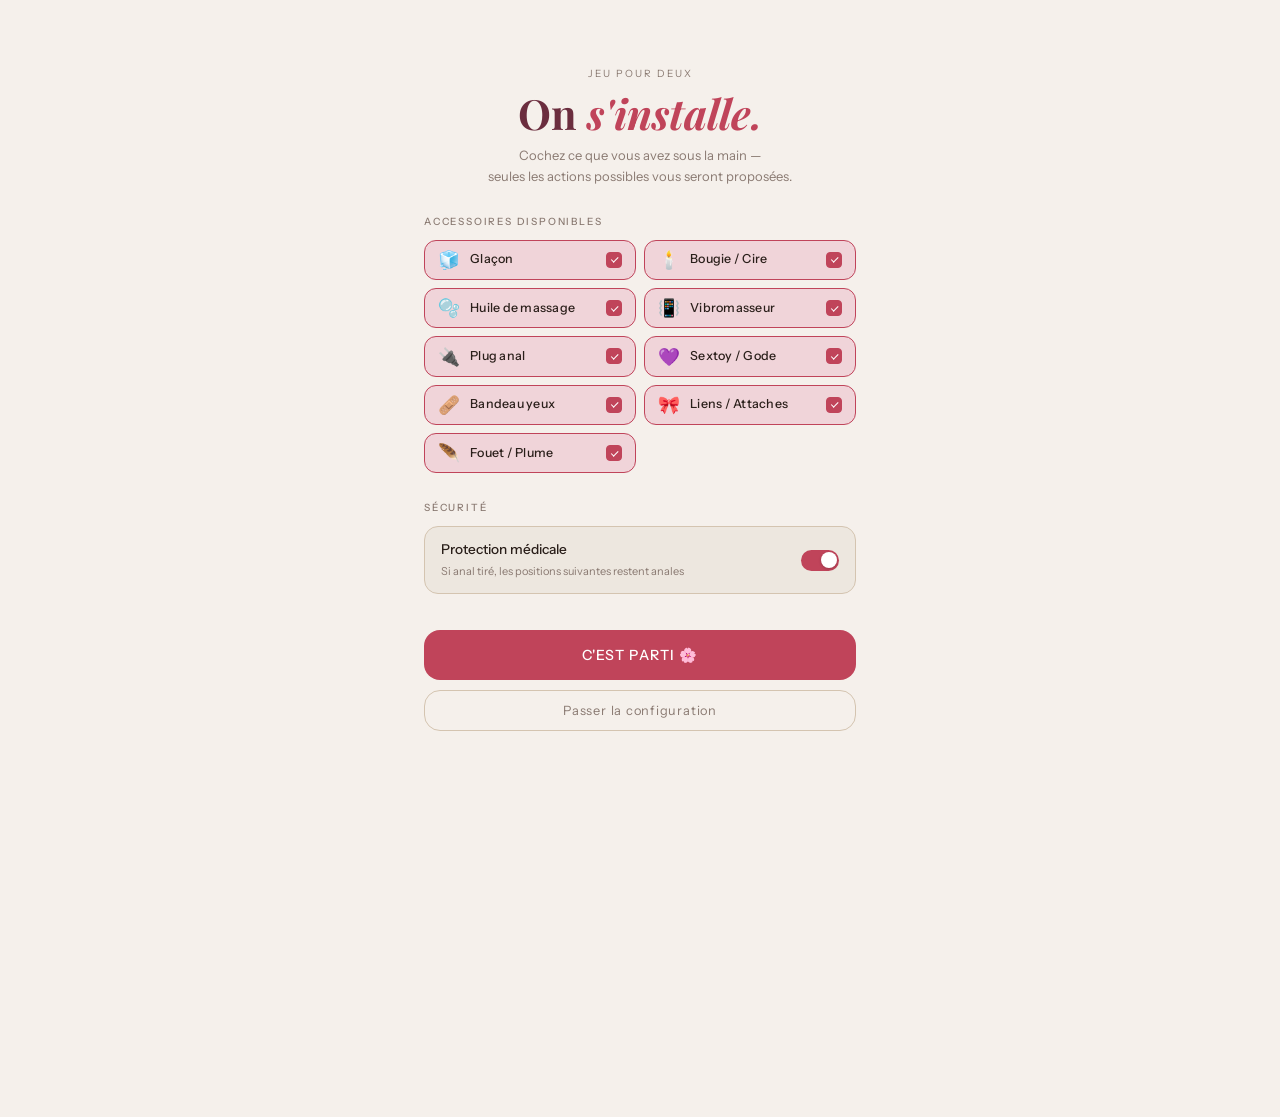
==== commit 27f5efa3: "Add files via upload" ====
--- a/index.html
+++ b/index.html
@@ -7,63 +7,33 @@
 <link rel="preconnect" href="https://fonts.googleapis.com">
 <link href="https://fonts.googleapis.com/css2?family=Playfair+Display:ital,wght@0,400;0,700;1,400&family=Instrument+Sans:wght@300;400;500&display=swap" rel="stylesheet">
 <style>
-/* ── RESET & VARS ──────────────────────────────────────────────────── */
+/* ── RESET & VARS ─────────────────────────────────────────────── */
 *,*::before,*::after{box-sizing:border-box;margin:0;padding:0}
 :root{
-  --paper:#f5f0eb;
-  --cream:#ede7df;
-  --rose:#c0445a;
-  --rose-pale:#f0d4d9;
-  --blush:#e8b4bc;
-  --plum:#6b2d3e;
-  --sand:#d4c4b0;
-  --muted:#8a7a72;
-  --text:#2a1f1a;
+  --paper:#f5f0eb; --cream:#ede7df; --rose:#c0445a;
+  --rose-pale:#f0d4d9; --blush:#e8b4bc; --plum:#6b2d3e;
+  --sand:#d4c4b0; --muted:#8a7a72; --text:#2a1f1a;
+  --ease-out-back: cubic-bezier(.34,1.56,.64,1);
 }
 html,body{height:100%;overflow-x:hidden}
-body{
-  font-family:'Instrument Sans',sans-serif;
-  background:var(--paper);color:var(--text);
-  min-height:100vh;display:flex;flex-direction:column;
-}
-body::before{
-  content:'';position:fixed;inset:0;pointer-events:none;z-index:0;
-  background-image:url("data:image/svg+xml,%3Csvg viewBox='0 0 256 256' xmlns='http://www.w3.org/2000/svg'%3E%3Cfilter id='n'%3E%3CfeTurbulence type='fractalNoise' baseFrequency='0.9' numOctaves='4' stitchTiles='stitch'/%3E%3C/filter%3E%3Crect width='100%25' height='100%25' filter='url(%23n)' opacity='0.035'/%3E%3C/svg%3E");
-  opacity:.7;
-}
+body{font-family:'Instrument Sans',sans-serif;background:var(--paper);color:var(--text);min-height:100vh;display:flex;flex-direction:column;}
+body::before{content:'';position:fixed;inset:0;pointer-events:none;z-index:0;background-image:url("data:image/svg+xml,%3Csvg viewBox='0 0 256 256' xmlns='http://www.w3.org/2000/svg'%3E%3Cfilter id='n'%3E%3CfeTurbulence type='fractalNoise' baseFrequency='0.9' numOctaves='4' stitchTiles='stitch'/%3E%3C/filter%3E%3Crect width='100%25' height='100%25' filter='url(%23n)' opacity='0.035'/%3E%3C/svg%3E");opacity:.7;}
 
 /* ── LAYOUT ── */
-.page{
-  position:relative;z-index:1;
-  width:min(100%,480px);margin:0 auto;
-  padding:clamp(1.5rem,5vw,2.5rem) clamp(1rem,4vw,1.5rem) 3rem;
-  display:flex;flex-direction:column;gap:1.75rem;flex:1;
-}
+.page{position:relative;z-index:1;width:min(100%,480px);margin:0 auto;padding:clamp(1.5rem,5vw,2.5rem) clamp(1rem,4vw,1.5rem) 3rem;display:flex;flex-direction:column;gap:1.75rem;flex:1;}
 
 /* ── HEADER ── */
 header{text-align:center;padding-top:.5rem}
 .eyebrow{font-size:10px;letter-spacing:.2em;text-transform:uppercase;color:var(--muted);margin-bottom:.6rem}
-h1{
-  font-family:'Playfair Display',serif;font-size:clamp(2.8rem,10vw,4rem);
-  font-weight:400;line-height:.95;color:var(--plum);letter-spacing:-.02em;
-}
+h1{font-family:'Playfair Display',serif;font-size:clamp(2.8rem,10vw,4rem);font-weight:400;line-height:.95;color:var(--plum);letter-spacing:-.02em;}
 h1 em{font-style:italic;color:var(--rose)}
 .tagline{margin-top:.6rem;font-size:13px;color:var(--muted);font-weight:300;letter-spacing:.04em}
 
 /* ── STAGE INDICATOR ── */
-.stages{display:flex;align-items:center;justify-content:center}
-.stage-dot{
-  display:flex;flex-direction:column;align-items:center;gap:5px;
-  flex:1;max-width:110px;opacity:.3;transition:opacity .3s;
-}
-.stage-dot.active{opacity:1}
-.stage-dot.done{opacity:.55}
-.dot-ring{
-  width:30px;height:30px;border-radius:50%;
-  border:1.5px solid var(--sand);background:transparent;
-  display:flex;align-items:center;justify-content:center;
-  font-size:13px;transition:all .3s;
-}
+.stages{display:flex;align-items:center;justify-content:center;}
+.stage-dot{display:flex;flex-direction:column;align-items:center;gap:5px;flex:1;max-width:110px;opacity:.3;transition:opacity .3s;}
+.stage-dot.active{opacity:1}.stage-dot.done{opacity:.55}
+.dot-ring{width:30px;height:30px;border-radius:50%;border:1.5px solid var(--sand);background:transparent;display:flex;align-items:center;justify-content:center;font-size:13px;transition:all .3s;}
 .stage-dot.active .dot-ring{border-color:var(--rose);background:var(--rose);color:#fff}
 .stage-dot.done .dot-ring{border-color:var(--plum);background:var(--rose-pale);color:var(--plum)}
 .dot-label{font-size:10px;letter-spacing:.08em;text-transform:uppercase;color:var(--muted);text-align:center}
@@ -71,255 +41,214 @@
 .stage-line{flex:1;height:1px;background:var(--sand);max-width:28px;margin-bottom:15px}
 
 /* ── TIMER ── */
-.timer-block{
-  background:var(--plum);border-radius:24px;
-  padding:1.6rem 1.4rem 1.3rem;text-align:center;
-  position:relative;overflow:hidden;
-}
+.timer-block{background:var(--plum);border-radius:24px;padding:1.6rem 1.4rem 1.3rem;text-align:center;position:relative;overflow:hidden;}
 .timer-block::before{content:'';position:absolute;top:-40px;right:-40px;width:130px;height:130px;border-radius:50%;background:rgba(255,255,255,.04)}
 .timer-block::after{content:'';position:absolute;bottom:-25px;left:-15px;width:90px;height:90px;border-radius:50%;background:rgba(255,255,255,.03)}
-#timerDisplay{
-  font-family:'Playfair Display',serif;font-size:clamp(3.2rem,16vw,5rem);
-  font-weight:700;line-height:1;color:#fff;letter-spacing:-.02em;
-  position:relative;z-index:1;transition:color .3s;
-}
+#timerDisplay{font-family:'Playfair Display',serif;font-size:clamp(3.2rem,16vw,5rem);font-weight:700;line-height:1;color:#fff;letter-spacing:-.02em;position:relative;z-index:1;transition:color .3s;}
 #timerDisplay.fin{color:var(--blush)}
-.progress-wrap{
-  margin:.9rem 0 .45rem;background:rgba(255,255,255,.12);
-  border-radius:99px;height:3px;overflow:hidden;position:relative;z-index:1;
-}
-#progressBar{height:100%;background:var(--blush);border-radius:99px;width:100%;transition:width .9s linear}
-.timer-status{font-size:10px;letter-spacing:.14em;text-transform:uppercase;color:rgba(255,255,255,.45);position:relative;z-index:1}
-.timer-controls{display:flex;gap:8px;justify-content:center;margin-top:.9rem;position:relative;z-index:1}
-.btn-ghost{
-  padding:5px 16px;border-radius:99px;
-  border:1px solid rgba(255,255,255,.22);background:transparent;
-  color:rgba(255,255,255,.65);font-family:'Instrument Sans',sans-serif;
-  font-size:11px;letter-spacing:.07em;cursor:pointer;transition:all .15s;
-}
+.progress-wrap{margin:.9rem 0 .45rem;background:rgba(255,255,255,.12);border-radius:99px;height:3px;overflow:hidden;position:relative;z-index:1;}
+#progressBar{height:100%;background:var(--blush);border-radius:99px;width:0%;transition:width .9s linear}
+.timer-status{font-size:10px;letter-spacing:.14em;text-transform:uppercase;color:rgba(255,255,255,.45);position:relative;z-index:1;}
+.timer-controls{display:flex;gap:8px;justify-content:center;margin-top:.9rem;position:relative;z-index:1;}
+.btn-ghost{padding:5px 16px;border-radius:99px;border:1px solid rgba(255,255,255,.22);background:transparent;color:rgba(255,255,255,.65);font-family:'Instrument Sans',sans-serif;font-size:11px;letter-spacing:.07em;cursor:pointer;transition:all .15s;}
 .btn-ghost:hover{background:rgba(255,255,255,.1);color:#fff;border-color:rgba(255,255,255,.45)}
 .btn-ghost:disabled{opacity:.25;cursor:not-allowed}
 
 /* ── RESULT CARD ── */
-.result-card{
-  background:var(--cream);border:1px solid var(--sand);border-radius:20px;
-  padding:1.6rem;min-height:150px;
-  display:flex;flex-direction:column;justify-content:center;gap:.65rem;
-  position:relative;overflow:hidden;transition:box-shadow .3s;
-}
-.result-card::before{
-  content:'';position:absolute;top:0;left:0;right:0;height:3px;
-  background:linear-gradient(90deg,var(--rose),var(--plum));opacity:0;transition:opacity .3s;
-}
+.result-card{background:var(--cream);border:1px solid var(--sand);border-radius:20px;padding:1.6rem;min-height:150px;display:flex;flex-direction:column;justify-content:center;gap:.65rem;position:relative;overflow:hidden;transition:box-shadow .3s;}
+.result-card::before{content:'';position:absolute;top:0;left:0;right:0;height:3px;background:linear-gradient(90deg,var(--rose),var(--plum));opacity:0;transition:opacity .3s;}
 .result-card.has-result::before{opacity:1}
 .result-card.has-result{box-shadow:0 4px 24px rgba(107,45,62,.08)}
-.result-empty{
-  text-align:center;color:var(--muted);font-size:14px;
-  font-style:italic;font-family:'Playfair Display',serif;letter-spacing:.03em;
-}
+.result-empty{text-align:center;color:var(--muted);font-size:14px;font-style:italic;font-family:'Playfair Display',serif;letter-spacing:.03em;}
 .result-meta{font-size:10px;letter-spacing:.16em;text-transform:uppercase;color:var(--rose);font-weight:500}
-.result-actor{
-  font-family:'Playfair Display',serif;font-size:1.55rem;
-  font-weight:700;color:var(--plum);line-height:1;
-}
+.result-actor{font-family:'Playfair Display',serif;font-size:1.55rem;font-weight:700;color:var(--plum);line-height:1;}
 .result-body{font-size:.97rem;color:var(--text);line-height:1.55;font-weight:300}
 .result-body strong{font-weight:500;color:var(--plum)}
-.result-bonus{
-  display:inline-flex;align-items:center;gap:5px;
-  padding:4px 11px;border-radius:99px;
-  background:var(--rose-pale);border:1px solid var(--blush);
-  font-size:11px;color:var(--plum);font-weight:500;letter-spacing:.05em;align-self:flex-start;
-}
-.result-type-badge{
-  display:inline-flex;align-items:center;gap:5px;padding:4px 11px;border-radius:99px;
-  background:var(--plum);color:#fff;font-size:10px;letter-spacing:.1em;
-  text-transform:uppercase;font-weight:500;align-self:flex-start;
-}
-.result-protection{
-  display:flex;align-items:center;gap:6px;font-size:11px;color:var(--muted);
-  margin-top:.2rem;padding-top:.65rem;border-top:1px solid var(--sand);
-}
+.result-bonus{display:inline-flex;align-items:center;gap:5px;padding:4px 11px;border-radius:99px;background:var(--rose-pale);border:1px solid var(--blush);font-size:11px;color:var(--plum);font-weight:500;letter-spacing:.05em;align-self:flex-start;}
+.result-type-badge{display:inline-flex;align-items:center;gap:5px;padding:4px 11px;border-radius:99px;background:var(--plum);color:#fff;font-size:10px;letter-spacing:.1em;text-transform:uppercase;font-weight:500;align-self:flex-start;}
+.result-protection{display:flex;align-items:center;gap:6px;font-size:11px;color:var(--muted);margin-top:.2rem;padding-top:.65rem;border-top:1px solid var(--sand);}
 .result-protection svg{flex-shrink:0;color:var(--rose)}
-
-/* fadeUp animation for result children */
 @keyframes fadeUp{from{opacity:0;transform:translateY(10px)}to{opacity:1;transform:translateY(0)}}
 .result-card.has-result > *{animation:fadeUp .3s ease both}
 .result-card.has-result > *:nth-child(2){animation-delay:.05s}
 .result-card.has-result > *:nth-child(3){animation-delay:.1s}
 .result-card.has-result > *:nth-child(4){animation-delay:.15s}
 .result-card.has-result > *:nth-child(5){animation-delay:.2s}
+/* FS open button */
+.btn-fs-open{position:absolute;top:.85rem;right:.85rem;width:28px;height:28px;border-radius:50%;border:1px solid var(--sand);background:var(--paper);color:var(--muted);font-size:12px;cursor:pointer;display:flex;align-items:center;justify-content:center;transition:all .15s;opacity:0;pointer-events:none;}
+.result-card.has-result .btn-fs-open{opacity:1;pointer-events:auto;}
+.btn-fs-open:hover{border-color:var(--rose);color:var(--rose);background:var(--rose-pale);}
 
 /* ── ACTION BUTTONS ── */
 .action-row{display:grid;grid-template-columns:1fr 1fr;gap:10px}
-.btn-main{
-  padding:.95rem 1rem;border-radius:16px;border:1.5px solid var(--sand);
-  background:var(--cream);font-family:'Instrument Sans',sans-serif;
-  font-size:.78rem;font-weight:500;letter-spacing:.06em;text-transform:uppercase;
-  cursor:pointer;transition:all .2s;
-  display:flex;flex-direction:column;align-items:center;gap:5px;
-  color:var(--text);position:relative;overflow:hidden;
-}
+.btn-main{padding:.95rem 1rem;border-radius:16px;border:1.5px solid var(--sand);background:var(--cream);font-family:'Instrument Sans',sans-serif;font-size:.78rem;font-weight:500;letter-spacing:.06em;text-transform:uppercase;cursor:pointer;transition:all .2s;display:flex;flex-direction:column;align-items:center;gap:5px;color:var(--text);position:relative;overflow:hidden;}
 .btn-main:hover:not(:disabled){border-color:var(--blush);transform:translateY(-1px);box-shadow:0 4px 18px rgba(192,68,90,.1)}
 .btn-main:active:not(:disabled){transform:translateY(0)}
-.btn-main .icon{font-size:1.3rem;line-height:1}
-.btn-main .lbl{font-size:10px;letter-spacing:.13em}
-.btn-main.primary{
-  background:var(--rose);border-color:var(--rose);color:#fff;
-  grid-column:1/-1;flex-direction:row;justify-content:center;
-  padding:.8rem;font-size:.82rem;gap:8px;
-}
+.btn-main .icon{font-size:1.3rem;line-height:1}.btn-main .lbl{font-size:10px;letter-spacing:.13em}
+.btn-main.primary{background:var(--rose);border-color:var(--rose);color:#fff;grid-column:1/-1;flex-direction:row;justify-content:center;padding:.8rem;font-size:.82rem;gap:8px;}
 .btn-main.primary:hover:not(:disabled){background:var(--plum);border-color:var(--plum)}
-.btn-main.skip{
-  background:transparent;border-color:var(--sand);
-  color:var(--muted);font-size:.72rem;
-}
-.btn-main.skip:hover:not(:disabled){border-color:var(--rose);color:var(--rose);background:var(--rose-pale)}
+.btn-main.danger{background:transparent;border-color:var(--sand);color:var(--muted);grid-column:1/-1;flex-direction:row;justify-content:center;padding:.7rem;font-size:.78rem;gap:6px;}
+.btn-main.danger:hover:not(:disabled){border-color:var(--rose);color:var(--rose);background:var(--rose-pale)}
 .btn-main:disabled{opacity:.35;cursor:not-allowed;transform:none!important;box-shadow:none!important}
+/* Smooth hide/show without layout jump */
+.btn-main.hidden{visibility:hidden;pointer-events:none;opacity:0;}
 
 /* ── SETTINGS ── */
-.settings-row{
-  display:flex;align-items:center;justify-content:space-between;
-  padding:.8rem 1rem;background:var(--cream);
-  border:1px solid var(--sand);border-radius:14px;
-  font-size:12px;color:var(--muted);letter-spacing:.03em;gap:1rem;
-}
+.settings-row{display:flex;align-items:center;justify-content:space-between;padding:.8rem 1rem;background:var(--cream);border:1px solid var(--sand);border-radius:14px;font-size:12px;color:var(--muted);letter-spacing:.03em;gap:1rem;}
 .settings-row strong{color:var(--text);font-weight:500;display:block;margin-bottom:2px}
 .toggle{position:relative;width:38px;height:21px;flex-shrink:0;cursor:pointer}
 .toggle input{opacity:0;width:0;height:0;position:absolute}
 .toggle-track{position:absolute;inset:0;background:var(--sand);border-radius:99px;transition:background .2s}
 .toggle input:checked + .toggle-track{background:var(--rose)}
-.toggle-thumb{
-  position:absolute;top:2.5px;left:2.5px;
-  width:16px;height:16px;border-radius:50%;background:#fff;
-  transition:transform .2s;box-shadow:0 1px 3px rgba(0,0,0,.2);
-  pointer-events:none;
-}
+.toggle-thumb{position:absolute;top:2.5px;left:2.5px;width:16px;height:16px;border-radius:50%;background:#fff;transition:transform .2s;box-shadow:0 1px 3px rgba(0,0,0,.2);pointer-events:none;}
 .toggle input:checked ~ .toggle-thumb{transform:translateX(17px)}
 
-/* ── MODAL ── */
-.modal-backdrop{
-  display:none;position:fixed;inset:0;z-index:100;
-  background:rgba(26,17,24,.55);backdrop-filter:blur(4px);
-  align-items:flex-end;justify-content:center;
-}
-.modal-backdrop.open{display:flex}
-.modal-sheet{
-  background:var(--paper);border-radius:24px 24px 0 0;
-  width:min(100%,480px);padding:1.5rem 1.5rem 2.5rem;
-  border-top:1px solid var(--sand);
-  animation:slideUp .28s cubic-bezier(.32,1,.48,1) both;
-}
-@keyframes slideUp{from{transform:translateY(100%);opacity:0}to{transform:translateY(0);opacity:1}}
-.modal-handle{width:36px;height:4px;background:var(--sand);border-radius:99px;margin:0 auto 1.25rem}
-.modal-title{
-  font-family:'Playfair Display',serif;font-size:1.35rem;
-  color:var(--plum);margin-bottom:.4rem;font-weight:700;
-}
-.modal-desc{font-size:13px;color:var(--muted);margin-bottom:1.4rem;line-height:1.5}
-.modal-options{display:flex;flex-direction:column;gap:10px}
-.modal-opt{
-  padding:1rem 1.1rem;border-radius:14px;
-  border:1.5px solid var(--sand);background:var(--cream);
-  font-family:'Instrument Sans',sans-serif;cursor:pointer;
-  text-align:left;transition:all .15s;display:flex;align-items:center;gap:.85rem;
-}
-.modal-opt:hover{border-color:var(--rose);background:var(--rose-pale)}
-.modal-opt .opt-icon{font-size:1.4rem;line-height:1;flex-shrink:0}
-.modal-opt .opt-title{font-size:.88rem;font-weight:500;color:var(--text);display:block}
-.modal-opt .opt-sub{font-size:11px;color:var(--muted);margin-top:2px;display:block}
-.modal-cancel{
-  margin-top:.75rem;width:100%;padding:.75rem;border-radius:99px;
-  border:1px solid var(--sand);background:transparent;
-  font-family:'Instrument Sans',sans-serif;font-size:13px;
-  color:var(--muted);cursor:pointer;transition:all .15s;letter-spacing:.05em;
-}
-.modal-cancel:hover{border-color:var(--muted);color:var(--text)}
-
 /* ── ACCESSORIES PANEL ── */
-.acc-block{
-  background:var(--cream);border:1px solid var(--sand);border-radius:18px;
-  overflow:hidden;
-}
-.acc-header{
-  display:flex;align-items:center;justify-content:space-between;
-  padding:.9rem 1.1rem;cursor:pointer;user-select:none;
-  gap:.75rem;
-}
+.acc-block{background:var(--cream);border:1px solid var(--sand);border-radius:18px;overflow:hidden;}
+.acc-header{display:flex;align-items:center;justify-content:space-between;padding:.9rem 1.1rem;cursor:pointer;user-select:none;gap:.75rem;}
 .acc-header-left{display:flex;align-items:center;gap:.6rem}
 .acc-header-left strong{font-size:.85rem;font-weight:500;color:var(--text)}
-.acc-count{
-  font-size:10px;padding:2px 8px;border-radius:99px;
-  background:var(--rose-pale);color:var(--plum);font-weight:600;letter-spacing:.04em;
-}
-.acc-chevron{
-  font-size:11px;color:var(--muted);transition:transform .25s;flex-shrink:0;
-}
+.acc-count{font-size:10px;padding:2px 8px;border-radius:99px;background:var(--rose-pale);color:var(--plum);font-weight:600;letter-spacing:.04em;}
+.acc-chevron{font-size:11px;color:var(--muted);transition:transform .25s;flex-shrink:0;}
 .acc-block.open .acc-chevron{transform:rotate(180deg)}
-.acc-list{
-  display:none;padding:0 .9rem .9rem;
-  display:grid;grid-template-columns:1fr 1fr;gap:7px;
-  /* collapsed by default via JS */
-}
-.acc-item{
-  display:flex;align-items:center;gap:.6rem;
-  padding:.55rem .75rem;border-radius:10px;
-  border:1.5px solid var(--sand);background:var(--paper);
-  cursor:pointer;transition:all .15s;
-}
+.acc-list{display:none;padding:0 .9rem .9rem;grid-template-columns:1fr 1fr;gap:7px;}
+.acc-list.visible{display:grid}
+.acc-item{display:flex;align-items:center;gap:.6rem;padding:.55rem .75rem;border-radius:10px;border:1.5px solid var(--sand);background:var(--paper);cursor:pointer;transition:all .15s;}
 .acc-item:hover{border-color:var(--blush);background:var(--rose-pale)}
 .acc-item.active{border-color:var(--rose);background:var(--rose-pale)}
 .acc-item.active .acc-check{background:var(--rose);border-color:var(--rose)}
 .acc-item.active .acc-check::after{display:block}
 .acc-emoji{font-size:1.1rem;line-height:1;flex-shrink:0}
 .acc-name{font-size:.78rem;font-weight:500;color:var(--text);letter-spacing:.02em;line-height:1.2}
-.acc-check{
-  width:16px;height:16px;border-radius:4px;border:1.5px solid var(--sand);
-  background:#fff;flex-shrink:0;margin-left:auto;
-  display:flex;align-items:center;justify-content:center;transition:all .15s;
-}
-.acc-check::after{
-  content:'';display:none;
-  width:4px;height:7px;border:1.5px solid #fff;
-  border-top:none;border-left:none;
-  transform:rotate(45deg) translateY(-1px);
-}
-/* warning pill when action needs missing accessory */
-.result-needs{
-  display:inline-flex;align-items:center;gap:5px;
-  padding:4px 10px;border-radius:99px;
-  background:rgba(192,68,90,.1);border:1px solid rgba(192,68,90,.25);
-  font-size:11px;color:var(--rose);font-weight:500;align-self:flex-start;
-}
+.acc-check{width:16px;height:16px;border-radius:4px;border:1.5px solid var(--sand);background:#fff;flex-shrink:0;margin-left:auto;display:flex;align-items:center;justify-content:center;transition:all .15s;}
+.acc-check::after{content:'';display:none;width:4px;height:7px;border:1.5px solid #fff;border-top:none;border-left:none;transform:rotate(45deg) translateY(-1px);}
+
+/* ── ONBOARDING SCREEN ── */
+.onboard-overlay{position:fixed;inset:0;z-index:300;background:var(--paper);display:flex;flex-direction:column;overflow-y:auto;}
+.onboard-overlay.hidden{display:none}
+.onboard-inner{width:min(100%,480px);margin:0 auto;padding:clamp(2rem,6vw,3rem) clamp(1rem,4vw,1.5rem) 3rem;display:flex;flex-direction:column;gap:1.75rem;min-height:100%;}
+.onboard-hero{text-align:center;padding-top:.5rem}
+.onboard-hero .eyebrow{font-size:10px;letter-spacing:.2em;text-transform:uppercase;color:var(--muted);margin-bottom:.5rem}
+.onboard-hero h2{font-family:'Playfair Display',serif;font-size:clamp(1.8rem,7vw,2.6rem);font-weight:700;color:var(--plum);line-height:1.1;}
+.onboard-hero h2 em{font-style:italic;color:var(--rose)}
+.onboard-hero p{margin-top:.6rem;font-size:13px;color:var(--muted);font-weight:300;line-height:1.6;}
+.onboard-section{display:flex;flex-direction:column;gap:.75rem}
+.onboard-section-title{font-size:10px;letter-spacing:.18em;text-transform:uppercase;color:var(--muted);font-weight:500;}
+.onboard-acc-grid{display:grid;grid-template-columns:1fr 1fr;gap:8px}
+.onboard-acc-item{display:flex;align-items:center;gap:.65rem;padding:.65rem .8rem;border-radius:12px;border:1.5px solid var(--sand);background:var(--cream);cursor:pointer;transition:all .15s;user-select:none;}
+.onboard-acc-item:hover{border-color:var(--blush);background:var(--rose-pale)}
+.onboard-acc-item.active{border-color:var(--rose);background:var(--rose-pale)}
+.onboard-acc-item.active .acc-check{background:var(--rose);border-color:var(--rose)}
+.onboard-acc-item.active .acc-check::after{display:block}
+.onboard-btn-row{display:flex;flex-direction:column;gap:10px;margin-top:.5rem}
+.btn-onboard-start{padding:1rem;border-radius:16px;background:var(--rose);border:none;color:#fff;font-family:'Instrument Sans',sans-serif;font-size:.88rem;font-weight:500;letter-spacing:.08em;text-transform:uppercase;cursor:pointer;transition:all .2s;}
+.btn-onboard-start:hover{background:var(--plum)}
+.btn-onboard-start:active{transform:scale(.98)}
+.onboard-skip{background:transparent;border:1px solid var(--sand);border-radius:16px;padding:.75rem;color:var(--muted);font-family:'Instrument Sans',sans-serif;font-size:.8rem;cursor:pointer;letter-spacing:.06em;transition:all .15s;}
+.onboard-skip:hover{border-color:var(--muted);color:var(--text)}
+.onboard-protect-row{display:flex;align-items:center;justify-content:space-between;padding:.85rem 1rem;background:var(--cream);border:1px solid var(--sand);border-radius:14px;gap:1rem;}
+.onboard-protect-row strong{font-size:.85rem;font-weight:500;color:var(--text);display:block;margin-bottom:2px}
+.onboard-protect-row span{font-size:11px;color:var(--muted)}
+
+/* ── MODAL ── */
+.modal-backdrop{display:none;position:fixed;inset:0;z-index:100;background:rgba(26,17,24,.55);backdrop-filter:blur(4px);align-items:flex-end;justify-content:center;}
+.modal-backdrop.open{display:flex}
+.modal-sheet{background:var(--paper);border-radius:24px 24px 0 0;width:min(100%,480px);padding:1.5rem 1.5rem 2.5rem;border-top:1px solid var(--sand);animation:slideUp .28s cubic-bezier(.32,1,.48,1) both;}
+@keyframes slideUp{from{transform:translateY(100%);opacity:0}to{transform:translateY(0);opacity:1}}
+.modal-handle{width:36px;height:4px;background:var(--sand);border-radius:99px;margin:0 auto 1.25rem}
+.modal-title{font-family:'Playfair Display',serif;font-size:1.35rem;color:var(--plum);margin-bottom:.4rem;font-weight:700;}
+.modal-desc{font-size:13px;color:var(--muted);margin-bottom:1.4rem;line-height:1.5}
+.modal-options{display:flex;flex-direction:column;gap:10px}
+.modal-opt{padding:1rem 1.1rem;border-radius:14px;border:1.5px solid var(--sand);background:var(--cream);font-family:'Instrument Sans',sans-serif;cursor:pointer;text-align:left;transition:all .15s;display:flex;align-items:center;gap:.85rem;}
+.modal-opt:hover{border-color:var(--rose);background:var(--rose-pale)}
+.modal-opt .opt-icon{font-size:1.4rem;line-height:1;flex-shrink:0}
+.modal-opt .opt-title{font-size:.88rem;font-weight:500;color:var(--text);display:block}
+.modal-opt .opt-sub{font-size:11px;color:var(--muted);margin-top:2px;display:block}
+.modal-cancel{margin-top:.75rem;width:100%;padding:.75rem;border-radius:99px;border:1px solid var(--sand);background:transparent;font-family:'Instrument Sans',sans-serif;font-size:13px;color:var(--muted);cursor:pointer;transition:all .15s;letter-spacing:.05em;}
+.modal-cancel:hover{border-color:var(--muted);color:var(--text)}
+
+/* ── FULLSCREEN OVERLAY ── */
+.fs-overlay{display:none;position:fixed;inset:0;z-index:200;background:var(--plum);flex-direction:column;align-items:center;justify-content:center;padding:2rem 1.75rem;text-align:center;}
+.fs-overlay.open{display:flex;animation:fsFadeIn .22s ease both;}
+@keyframes fsFadeIn{from{opacity:0;transform:scale(.97)}to{opacity:1;transform:scale(1)}}
+.fs-overlay::before{content:'';position:absolute;inset:0;pointer-events:none;background-image:url("data:image/svg+xml,%3Csvg viewBox='0 0 256 256' xmlns='http://www.w3.org/2000/svg'%3E%3Cfilter id='n'%3E%3CfeTurbulence type='fractalNoise' baseFrequency='0.9' numOctaves='4' stitchTiles='stitch'/%3E%3C/filter%3E%3Crect width='100%25' height='100%25' filter='url(%23n)' opacity='0.04'/%3E%3C/svg%3E");opacity:.5;}
+.fs-overlay > *{position:relative;z-index:1;}
+.fs-exit{position:absolute;top:1.25rem;right:1.25rem;z-index:2;width:36px;height:36px;border-radius:50%;border:1px solid rgba(255,255,255,.2);background:rgba(255,255,255,.08);color:rgba(255,255,255,.6);font-size:15px;cursor:pointer;display:flex;align-items:center;justify-content:center;transition:all .15s;}
+.fs-exit:hover{background:rgba(255,255,255,.18);color:#fff;}
+.fs-stage-badge{display:inline-flex;align-items:center;gap:6px;padding:4px 14px;border-radius:99px;background:rgba(255,255,255,.1);border:1px solid rgba(255,255,255,.18);font-size:10px;letter-spacing:.14em;text-transform:uppercase;color:rgba(255,255,255,.6);margin-bottom:1.75rem;}
+.fs-actor{font-family:'Playfair Display',serif;font-size:clamp(1rem,4.5vw,1.3rem);color:var(--blush);font-weight:400;font-style:italic;margin-bottom:.5rem;letter-spacing:.02em;}
+.fs-action{font-family:'Playfair Display',serif;font-size:clamp(1.5rem,5.5vw,2.2rem);color:#fff;font-weight:700;line-height:1.2;letter-spacing:-.01em;margin-bottom:.5rem;}
+.fs-zone{font-size:clamp(.95rem,3.5vw,1.15rem);color:rgba(255,255,255,.55);font-weight:300;letter-spacing:.04em;margin-bottom:1.75rem;}
+.fs-bonus{display:inline-flex;align-items:center;gap:6px;padding:5px 14px;border-radius:99px;background:rgba(255,255,255,.08);border:1px solid rgba(255,255,255,.15);font-size:11px;color:rgba(255,255,255,.65);margin-bottom:1.75rem;letter-spacing:.05em;}
+.fs-divider{width:40px;height:1px;background:rgba(255,255,255,.15);margin:0 auto 1.75rem;}
+.fs-timer{font-family:'Playfair Display',serif;font-size:clamp(4.5rem,20vw,7rem);font-weight:700;line-height:1;color:#fff;letter-spacing:-.03em;margin-bottom:.5rem;transition:color .3s;}
+.fs-timer.fin{color:var(--blush);}
+.fs-progress-wrap{width:min(240px,65vw);height:3px;background:rgba(255,255,255,.12);border-radius:99px;overflow:hidden;margin:0 auto 1.75rem;}
+.fs-progress-bar{height:100%;background:var(--blush);border-radius:99px;width:100%;transition:width .9s linear;}
+.fs-controls{display:flex;gap:10px;align-items:center;justify-content:center;flex-wrap:wrap;}
+.fs-btn{padding:8px 22px;border-radius:99px;border:1px solid rgba(255,255,255,.22);background:transparent;color:rgba(255,255,255,.65);font-family:'Instrument Sans',sans-serif;font-size:12px;letter-spacing:.08em;cursor:pointer;transition:all .15s;}
+.fs-btn:hover{background:rgba(255,255,255,.1);color:#fff;border-color:rgba(255,255,255,.45);}
+.fs-btn:disabled{opacity:.25;cursor:not-allowed;}
+.fs-btn.accent{background:rgba(255,255,255,.12);border-color:rgba(255,255,255,.3);}
+.fs-btn.accent:hover{background:rgba(255,255,255,.22);}
+
+footer{text-align:center;font-size:10px;color:var(--sand);letter-spacing:.1em;text-transform:uppercase;padding-bottom:1rem;position:relative;z-index:1;}
 </style>
 </head>
 <body>
+
+<!-- ══ ONBOARDING SCREEN ════════════════════════════════════════════ -->
+<div class="onboard-overlay" id="onboardOverlay">
+  <div class="onboard-inner">
+    <div class="onboard-hero">
+      <p class="eyebrow">Jeu pour deux</p>
+      <h2>On <em>s'installe.</em></h2>
+      <p>Cochez ce que vous avez sous la main —<br>seules les actions possibles vous seront proposées.</p>
+    </div>
+
+    <div class="onboard-section">
+      <p class="onboard-section-title">Accessoires disponibles</p>
+      <div class="onboard-acc-grid" id="onboardAccGrid"></div>
+    </div>
+
+    <div class="onboard-section">
+      <p class="onboard-section-title">Sécurité</p>
+      <div class="onboard-protect-row">
+        <div>
+          <strong>Protection médicale</strong>
+          <span>Si anal tiré, les positions suivantes restent anales</span>
+        </div>
+        <label class="toggle">
+          <input type="checkbox" id="onboardToggleProtection" checked>
+          <div class="toggle-track"></div>
+          <div class="toggle-thumb"></div>
+        </label>
+      </div>
+    </div>
+
+    <div class="onboard-btn-row">
+      <button class="btn-onboard-start" id="btnOnboardStart">C'est parti 🌸</button>
+      <button class="onboard-skip" id="btnOnboardSkip">Passer la configuration</button>
+    </div>
+  </div>
+</div>
+
+<!-- ══ MAIN APP ══════════════════════════════════════════════════════ -->
 <div class="page">
-
   <header>
     <p class="eyebrow">Jeu pour deux</p>
     <h1>Pick<em>.</em></h1>
     <p class="tagline">Laisse le hasard décider.</p>
   </header>
 
-  <!-- Étapes -->
   <div class="stages">
-    <div class="stage-dot active" id="dot-0">
-      <div class="dot-ring">1</div>
-      <div class="dot-label">Doux</div>
-    </div>
+    <div class="stage-dot active" id="dot-0"><div class="dot-ring">1</div><div class="dot-label">Doux</div></div>
     <div class="stage-line"></div>
-    <div class="stage-dot" id="dot-1">
-      <div class="dot-ring">2</div>
-      <div class="dot-label">Chaud</div>
-    </div>
+    <div class="stage-dot" id="dot-1"><div class="dot-ring">2</div><div class="dot-label">Chaud</div></div>
     <div class="stage-line"></div>
-    <div class="stage-dot" id="dot-2">
-      <div class="dot-ring">3</div>
-      <div class="dot-label">Position</div>
-    </div>
+    <div class="stage-dot" id="dot-2"><div class="dot-ring">3</div><div class="dot-label">Position</div></div>
   </div>
 
-  <!-- Timer -->
   <div class="timer-block">
     <div id="timerDisplay">—:——</div>
     <div class="progress-wrap"><div id="progressBar" style="width:0%"></div></div>
@@ -330,50 +259,29 @@
     </div>
   </div>
 
-  <!-- Résultat -->
   <div class="result-card" id="resultCard">
     <p class="result-empty">Lance un pick pour commencer…</p>
+    <button class="btn-fs-open" id="btnFsOpen" title="Plein écran">⛶</button>
   </div>
 
-  <!-- Boutons d'action -->
   <div class="action-row">
-    <!-- Colonne gauche : re-pick dans l'étape courante -->
-    <button class="btn-main" id="btnReroll" disabled>
-      <span class="icon">🎲</span>
-      <span class="lbl">Autre</span>
-    </button>
-    <!-- Colonne droite : passer à l'étape suivante (ouvre modale) -->
-    <button class="btn-main" id="btnNext" disabled>
-      <span class="icon">→</span>
-      <span class="lbl">Étape suivante</span>
-    </button>
-    <!-- Pleine largeur : lancer le premier pick -->
-    <button class="btn-main primary" id="btnStart">
-      Commencer 🌸
-    </button>
+    <button class="btn-main" id="btnReroll" disabled><span class="icon">🎲</span><span class="lbl">Autre</span></button>
+    <button class="btn-main" id="btnNext" disabled><span class="icon">→</span><span class="lbl">Étape suivante</span></button>
+    <button class="btn-main primary" id="btnStart">Commencer 🌸</button>
+    <button class="btn-main danger hidden" id="btnNewGame">↺ Nouvelle partie</button>
   </div>
 
-  <!-- Protection -->
   <div class="settings-row">
-    <div>
-      <strong>Protection médicale</strong>
-      Si anal tiré, les positions suivantes restent anales
-    </div>
+    <div><strong>Protection médicale</strong>Si anal tiré, les positions suivantes restent anales</div>
     <label class="toggle">
       <input type="checkbox" id="toggleProtection" checked>
-      <div class="toggle-track"></div>
-      <div class="toggle-thumb"></div>
+      <div class="toggle-track"></div><div class="toggle-thumb"></div>
     </label>
   </div>
 
-  <!-- Accessoires disponibles -->
   <div class="acc-block" id="accBlock">
     <div class="acc-header" id="accHeader">
-      <div class="acc-header-left">
-        <span>🎒</span>
-        <strong>Accessoires disponibles</strong>
-        <span class="acc-count" id="accCount">0 / 0</span>
-      </div>
+      <div class="acc-header-left"><span>🎒</span><strong>Accessoires</strong><span class="acc-count" id="accCount">0 / 0</span></div>
       <span class="acc-chevron">▼</span>
     </div>
     <div class="acc-list" id="accList"></div>
@@ -382,216 +290,261 @@
   <footer>Pick · Pour deux · Avec amour</footer>
 </div>
 
-<!-- Modale "étape suivante" -->
-<div class="modal-backdrop" id="modalNext" role="dialog" aria-modal="true">
+<!-- ══ FULLSCREEN ════════════════════════════════════════════════════ -->
+<div class="fs-overlay" id="fsOverlay">
+  <button class="fs-exit" id="fsExit">✕</button>
+  <div class="fs-stage-badge" id="fsStageBadge">—</div>
+  <div class="fs-actor" id="fsActor"></div>
+  <div class="fs-action" id="fsAction"></div>
+  <div class="fs-zone" id="fsZone"></div>
+  <div class="fs-bonus" id="fsBonus" style="display:none"></div>
+  <div class="fs-divider"></div>
+  <div class="fs-timer" id="fsTimer">—:——</div>
+  <div class="fs-progress-wrap"><div class="fs-progress-bar" id="fsProgressBar" style="width:0%"></div></div>
+  <div class="fs-controls">
+    <button class="fs-btn" id="fsBtnPause" disabled>Pause</button>
+    <button class="fs-btn accent" id="fsBtnReroll">🎲 Autre</button>
+    <button class="fs-btn" id="fsBtnNext">→ Étape suivante</button>
+  </div>
+</div>
+
+<!-- ══ MODAL ═════════════════════════════════════════════════════════ -->
+<div class="modal-backdrop" id="modalNext">
   <div class="modal-sheet">
     <div class="modal-handle"></div>
     <div class="modal-title">Passer à l'étape suivante ?</div>
-    <div class="modal-desc" id="modalDesc">Choisissez la suite de la soirée.</div>
+    <div class="modal-desc" id="modalDesc"></div>
     <div class="modal-options" id="modalOptions"></div>
     <button class="modal-cancel" id="modalCancel">Annuler</button>
   </div>
 </div>
 
-<script id="bellScript">
-// Sonnette via Web Audio API — ding clair en 3 coups
+<!-- ══ BELL ══════════════════════════════════════════════════════════ -->
+<script>
 function playBell() {
   try {
     var ctx = new (window.AudioContext || window.webkitAudioContext)();
     function ding(time, freq, gain) {
-      var osc  = ctx.createOscillator();
-      var env  = ctx.createGain();
-      var comp = ctx.createDynamicsCompressor();
-      osc.connect(env);
-      env.connect(comp);
-      comp.connect(ctx.destination);
-      osc.type = 'sine';
+      var osc = ctx.createOscillator(), env = ctx.createGain(), comp = ctx.createDynamicsCompressor();
+      var osc2 = ctx.createOscillator(), env2 = ctx.createGain();
+      osc.connect(env); env.connect(comp); comp.connect(ctx.destination);
+      osc2.connect(env2); env2.connect(comp);
+      osc.type = osc2.type = 'sine';
       osc.frequency.setValueAtTime(freq, time);
-      // légère modulation harmonique
-      var osc2 = ctx.createOscillator();
-      var env2 = ctx.createGain();
-      osc2.connect(env2);
-      env2.connect(comp);
-      osc2.type = 'sine';
       osc2.frequency.setValueAtTime(freq * 2.756, time);
+      env.gain.setValueAtTime(gain, time);
+      env.gain.exponentialRampToValueAtTime(0.0001, time + 2.2);
       env2.gain.setValueAtTime(gain * 0.3, time);
       env2.gain.exponentialRampToValueAtTime(0.0001, time + 1.8);
-      osc2.start(time);
-      osc2.stop(time + 1.8);
-      // fondamental
-      env.gain.setValueAtTime(gain, time);
-      env.gain.exponentialRampToValueAtTime(0.0001, time + 2.2);
-      osc.start(time);
-      osc.stop(time + 2.2);
+      osc.start(time); osc.stop(time + 2.2);
+      osc2.start(time); osc2.stop(time + 1.8);
     }
-    var now = ctx.currentTime;
-    ding(now,        880, 0.5);
-    ding(now + 0.55, 1046, 0.4);
-    ding(now + 1.0,  1318, 0.35);
-  } catch(e) { console.warn('Bell error:', e); }
+    var t = ctx.currentTime;
+    ding(t, 880, 0.5); ding(t + 0.55, 1046, 0.4); ding(t + 1.0, 1318, 0.35);
+  } catch(e) {}
+}
+
+function vibrate(pattern) {
+  try { if (navigator.vibrate) navigator.vibrate(pattern); } catch(e) {}
 }
 </script>
 
+<!-- ══ APP ═══════════════════════════════════════════════════════════ -->
 <script>
 'use strict';
 
-/* ═══════════════════════════════════════════════════════
-   DATA
-═══════════════════════════════════════════════════════ */
-
-// Structure : actor = qui fait l'action, target = sur qui, zone = zone du corps ciblée
-// Les zones intimes sont correctement assignées à l'acteur qui agit (pas qui reçoit)
+/* ── DATA ─────────────────────────────────────────────────────────── */
 
 var ZONES = {
-  // ── Lui agit sur Elle ─────────────────────────────────────────────
   LuiSurElle: {
     doux: [
-      { zone:"son cou",      actor:"Lui", target:"elle", actions:[
+      { zone:"son cou", actor:"Lui", target:"elle", actions:[
         "embrasse lentement de l'oreille jusqu'à la clavicule",
         "passe la langue en un seul tracé dans le creux du cou",
         "souffle chaud contre sa peau puis pose les lèvres",
         "mordille la base du cou très doucement",
-        "effleure ses lèvres du bout du nez en remontant vers l'oreille"
-      ]},
-      { zone:"ses oreilles",  actor:"Lui", target:"elle", actions:[
+        "effleure du bout des lèvres en remontant vers l'oreille",
+        "souffle froid sur son cou avec un glaçon dans la bouche, puis pose les lèvres chaudes [glaçon]",
+        "verse quelques gouttes d'huile chauffante sur son cou et les étale du bout des doigts [huile]",
+      ]},
+      { zone:"ses oreilles", actor:"Lui", target:"elle", actions:[
         "effleure le lobe du bout des lèvres",
         "souffle lentement dans son oreille sans toucher",
         "mordille le lobe en tirant très légèrement",
-        "murmure quelque chose puis lèche le bord du pavillon"
-      ]},
-      { zone:"ses épaules",   actor:"Lui", target:"elle", actions:[
+        "murmure quelque chose puis lèche le bord du pavillon",
+        "lui bande les yeux et souffle dans son oreille sans prévenir [bandeau]",
+      ]},
+      { zone:"ses épaules", actor:"Lui", target:"elle", actions:[
         "embrasse ses épaules l'une après l'autre",
         "mord doucement le muscle entre son cou et son épaule",
         "masse ses trapèzes avec les pouces en cercles lents",
-        "fait courir les ongles de son épaule jusqu'à son coude"
-      ]},
-      { zone:"son dos",       actor:"Lui", target:"elle", actions:[
+        "fait courir les ongles de son épaule jusqu'à son coude",
+        "masse ses épaules avec de l'huile chaude, les deux pouces dans les trapèzes [huile]",
+        "effleure ses épaules avec une plume ou le bout de ses doigts [fouet]",
+      ]},
+      { zone:"son dos", actor:"Lui", target:"elle", actions:[
         "embrasse chaque vertèbre en descendant lentement",
         "fait courir ses ongles de sa nuque à ses reins",
         "masse son dos entier à pleine paume",
         "trace des formes sur sa peau — elle doit deviner",
-        "laisse tomber quelques gouttes de cire tiède depuis une bougie haute"
-      ]},
-      { zone:"ses cuisses",   actor:"Lui", target:"elle", actions:[
+        "verse de l'huile chaude dans ses mains et masse tout le dos sans s'arrêter [huile]",
+        "laisse tomber quelques gouttes de cire tiède de haut — de la nuque aux lombaires [cire]",
+        "fait courir une plume le long de sa colonne vertébrale, très lentement [fouet]",
+        "lui attache les poignets dans le dos et masse tout le dos sans qu'elle puisse bouger [attaches]",
+      ]},
+      { zone:"ses cuisses", actor:"Lui", target:"elle", actions:[
         "embrasse l'intérieur de ses cuisses en remontant doucement",
         "effleure ses cuisses du bout des doigts de bas en haut",
         "masse ses cuisses à deux mains depuis le genou vers le haut",
-        "mordille doucement l'intérieur de sa cuisse"
-      ]},
-      { zone:"ses fesses",    actor:"Lui", target:"elle", actions:[
+        "mordille doucement l'intérieur de sa cuisse",
+        "fait glisser un glaçon sur l'intérieur de ses cuisses en remontant [glaçon]",
+        "masse ses cuisses avec de l'huile chaude, remonte très lentement [huile]",
+        "effleure l'intérieur de ses cuisses avec une plume [fouet]",
+      ]},
+      { zone:"ses fesses", actor:"Lui", target:"elle", actions:[
         "masse ses fesses à pleine main lentement",
         "mord une fesse, d'abord doucement puis plus fort",
         "lui donne une légère claque et masse l'endroit",
-        "lèche lentement ses fesses en traçant des cercles"
+        "lèche lentement ses fesses en traçant des cercles",
+        "lui donne une série de claques légères au rythme de sa respiration [fouet]",
+        "masse ses fesses avec de l'huile puis s'attarde sur le bas du dos [huile]",
       ]},
     ],
     chaud: [
-      { zone:"ses seins",     actor:"Lui", target:"elle", actions:[
+      { zone:"ses seins", actor:"Lui", target:"elle", actions:[
         "masse ses seins à pleine main en spirale de l'extérieur vers le centre",
         "prend son téton en bouche et suce doucement puis plus fort",
         "lèche autour de son téton en cercles de plus en plus resserrés",
         "pince doucement ses tétons entre ses doigts en la regardant dans les yeux",
-        "fait courir un glaçon sur ses seins et suit la traîne froide avec la bouche"
-      ]},
-      { zone:"son vagin",     actor:"Lui", target:"elle", actions:[
+        "fait courir un glaçon sur ses seins et suit la traîne froide avec la bouche [glaçon]",
+        "pose une pince de chaque côté, commence à tension minimale — attend sa réaction [attaches]",
+        "verse de l'huile chauffante sur ses seins et les masse lentement [huile]",
+        "lui bande les yeux et effleure ses tétons alternativement avec la plume et la bouche [bandeau][fouet]",
+      ]},
+      { zone:"son vagin", actor:"Lui", target:"elle", actions:[
         "embrasse ses lèvres délicatement",
         "lèche lentement en prenant tout son temps",
         "pénètre avec un doigt en gardant la langue active",
         "stimule son clitoris avec la langue en cercles lents",
-        "alterne langue et doigts au rythme de ses réactions"
-      ]},
-      { zone:"son clitoris",  actor:"Lui", target:"elle", actions:[
+        "alterne langue et doigts au rythme de ses réactions",
+        "utilise le vibromasseur à intensité minimale sur ses lèvres, monte graduellement [vibromasseur]",
+        "utilise un gode en le bougant doucement pendant que la langue reste active [sextoy]",
+        "lui attache les chevilles écartées avant de descendre [attaches]",
+      ]},
+      { zone:"son clitoris", actor:"Lui", target:"elle", actions:[
         "effleure du bout de la langue en cercles très lents",
         "aspire doucement puis relâche",
         "alterne suction légère et pointe de langue",
         "trace des huit avec la langue sans s'arrêter",
-        "utilise le vibromasseur au niveau minimum et monte graduellement"
-      ]},
-      { zone:"son anus",      actor:"Lui", target:"elle", actions:[
+        "pose le vibromasseur au niveau minimum, monte d'un cran à chaque fois qu'elle le demande [vibromasseur]",
+        "utilise le stimulateur à succion au niveau le plus bas, attend sa réaction [vibromasseur]",
+        "lui bande les yeux et ne commence que quand elle dit le mot [bandeau]",
+      ]},
+      { zone:"son anus", actor:"Lui", target:"elle", actions:[
         "lèche en cercles avec la pointe de la langue",
         "masse l'entrée doucement avec le pouce bien enduit",
         "pénètre doucement avec un doigt lubrifié",
-        "utilise un petit plug anal en progressant très doucement"
+        "insère un petit plug très lentement, s'arrête si elle demande [plug]",
+        "insère le plug et reprend les préliminaires ailleurs pendant qu'il reste en place [plug]",
       ]},
     ]
   },
-
-  // ── Elle agit sur Lui ─────────────────────────────────────────────
   ElleSurLui: {
     doux: [
-      { zone:"son cou",      actor:"Elle", target:"lui", actions:[
+      { zone:"son cou", actor:"Elle", target:"lui", actions:[
         "embrasse depuis sa nuque jusqu'à sa clavicule",
         "mord légèrement la base de son cou en tenant sa tête",
         "lèche lentement de son épaule jusqu'à son oreille",
         "souffle chaud dans le creux puis pose les lèvres",
-        "mordille le lobe en gardant une main dans ses cheveux"
-      ]},
-      { zone:"ses oreilles",  actor:"Elle", target:"lui", actions:[
+        "mordille le lobe en gardant une main dans ses cheveux",
+        "souffle froid sur son cou avec un glaçon dans la bouche puis pose les lèvres [glaçon]",
+      ]},
+      { zone:"ses oreilles", actor:"Elle", target:"lui", actions:[
         "prend son lobe entre ses dents et tire très doucement",
         "souffle lentement dans son oreille — rien d'autre",
         "lèche le bord du pavillon en tenant sa nuque",
-        "lui chuchote exactement ce qu'elle va faire avant de le faire"
-      ]},
-      { zone:"ses épaules",   actor:"Elle", target:"lui", actions:[
+        "lui chuchote exactement ce qu'elle va faire avant de le faire",
+        "lui bande les yeux puis souffle dans son oreille sans prévenir [bandeau]",
+      ]},
+      { zone:"ses épaules", actor:"Elle", target:"lui", actions:[
         "masse ses deux épaules simultanément depuis derrière",
         "mord son épaule fermement en le tenant contre elle",
         "embrasse son épaule et descend le long de son bras",
-        "appuie avec les pouces sur ses omoplates en cercles"
-      ]},
-      { zone:"son dos",       actor:"Elle", target:"lui", actions:[
+        "appuie avec les pouces sur ses omoplates en cercles",
+        "masse ses épaules avec de l'huile chaude, lentement [huile]",
+        "effleure ses épaules avec une plume ou le bout des ongles [fouet]",
+      ]},
+      { zone:"son dos", actor:"Elle", target:"lui", actions:[
         "masse son dos entier à pleine paume en remontant",
         "fait courir ses ongles de bas en haut, aller-retour",
         "embrasse son bas du dos et remonte vertèbre à vertèbre",
-        "trace son prénom sur son dos avec le doigt"
-      ]},
-      { zone:"ses cuisses",   actor:"Elle", target:"lui", actions:[
+        "trace son prénom sur son dos avec le doigt",
+        "verse de l'huile chaude et masse longuement tout son dos [huile]",
+        "laisse tomber des gouttes de cire tiède de la nuque aux lombaires [cire]",
+        "fait courir une plume le long de sa colonne, du bas vers le haut [fouet]",
+      ]},
+      { zone:"ses cuisses", actor:"Elle", target:"lui", actions:[
         "embrasse l'intérieur de ses cuisses en remontant",
         "lèche l'intérieur en alternant gauche et droite",
         "masse ses cuisses depuis le genou jusqu'en haut",
-        "mordille doucement l'intérieur de sa cuisse"
-      ]},
-      { zone:"ses fesses",    actor:"Elle", target:"lui", actions:[
+        "mordille doucement l'intérieur de sa cuisse",
+        "fait glisser un glaçon sur l'intérieur de ses cuisses [glaçon]",
+        "masse ses cuisses avec de l'huile chaude [huile]",
+        "effleure l'intérieur de ses cuisses avec une plume [fouet]",
+      ]},
+      { zone:"ses fesses", actor:"Elle", target:"lui", actions:[
         "masse ses deux fesses lentement et profondément",
         "lui donne une claque légère et masse après",
         "mord une fesse en gardant les deux mains dessus",
-        "lèche ses fesses en remontant vers ses lombaires"
-      ]},
-      { zone:"son torse",     actor:"Elle", target:"lui", actions:[
+        "lèche ses fesses en remontant vers ses lombaires",
+        "utilise la lanière ou la plume sur ses fesses, crescendo très progressif [fouet]",
+        "masse ses fesses avec de l'huile puis descend vers le bas du dos [huile]",
+      ]},
+      { zone:"son torse", actor:"Elle", target:"lui", actions:[
         "embrasse son sternum et descend lentement",
         "masse ses pectoraux à pleine main",
-        "fait courir un glaçon sur son torse et laisse fondre",
-        "lèche autour de son téton sans le toucher directement"
+        "lèche autour de son téton sans le toucher directement",
+        "fait courir un glaçon sur son torse, suit la trace froide avec la bouche [glaçon]",
+        "verse de l'huile chauffante sur son torse et l'étale à pleine paume [huile]",
+        "lui bande les yeux et effleure son torse avec la plume sans qu'il sache où [bandeau][fouet]",
+        "lui attache les poignets au-dessus de la tête et lèche son torse lentement [attaches]",
       ]},
     ],
     chaud: [
-      { zone:"son pénis",     actor:"Elle", target:"lui", actions:[
+      { zone:"son pénis", actor:"Elle", target:"lui", actions:[
         "embrasse la base et remonte lentement jusqu'au bout",
         "lèche de la base jusqu'au bout en un seul tracé",
         "prend en bouche en commençant par le bout",
         "utilise la main et la bouche en même temps",
         "fait tourner la langue autour du gland",
-        "tient à la main et souffle chaud avant de lécher"
-      ]},
-      { zone:"sa bourse",     actor:"Elle", target:"lui", actions:[
+        "tient à la main et souffle chaud avant de lécher",
+        "lui enfile l'anneau vibrant avant de commencer — il sent la vibration à chaque mouvement [vibromasseur]",
+        "lui attache les poignets avant de prendre son temps [attaches]",
+        "lui bande les yeux et commence sans prévenir [bandeau]",
+      ]},
+      { zone:"sa bourse", actor:"Elle", target:"lui", actions:[
         "masse délicatement à pleine main",
         "embrasse doucement chaque côté",
         "lèche légèrement en tenant dans la main",
-        "effleure du bout des doigts en remontant vers la base"
-      ]},
-      { zone:"son anus",      actor:"Elle", target:"lui", actions:[
+        "effleure du bout des doigts en remontant vers la base",
+        "effleure avec la plume pendant que la main reste posée [fouet]",
+      ]},
+      { zone:"son anus", actor:"Elle", target:"lui", actions:[
         "lèche en cercles avec la pointe de la langue",
         "masse l'entrée doucement avec le pouce bien enduit",
         "pénètre doucement avec un doigt lubrifié",
-        "utilise un petit plug anal en progressant très doucement"
+        "insère un petit plug très lentement, s'arrête si il demande [plug]",
+        "insère le plug et reprend les préliminaires ailleurs pendant qu'il reste en place [plug]",
       ]},
     ]
   }
 };
 
+// Bonus — sans accessoires (ceux-là sont dans les actions directement)
 var BONUSES = [
   "assis·e","au bord du lit","debout","à quatre pattes",
-  "les yeux bandés","mains attachées","dos au mur",
-  "en cuillère","allongé·e sur le ventre"
+  "dos au mur","en cuillère","allongé·e sur le ventre",
+  "un genou à terre","à califourchon"
 ];
 
 var POSITIONS_VAGINALES = [
@@ -615,116 +568,104 @@
   { nom:"Bord du lit",         desc:"Elle allongée en travers, lui debout — angle contrôlé, il peut aller aussi doucement qu'il veut." },
 ];
 
-/* ═══════════════════════════════════════════════════════
-   ACCESSORIES
-   id: clé interne, emoji+label: UI, actions contenant
-   ce mot seront filtrées si l'accessoire est décoché
-═══════════════════════════════════════════════════════ */
+/* ── ACCESSORIES ─────────────────────────────────────────────────── */
 
 var ACCESSORIES = [
-  { id:'glacon',      emoji:'🧊', label:'Glaçon',           keyword:'glaçon' },
-  { id:'cire',        emoji:'🕯️', label:'Bougie / Cire',    keyword:'cire' },
-  { id:'huile',       emoji:'🫧', label:'Huile de massage', keyword:'huile' },
-  { id:'vibro',       emoji:'📳', label:'Vibromasseur',     keyword:'vibromasseur' },
-  { id:'plug',        emoji:'🔌', label:'Plug anal',        keyword:'plug' },
-  { id:'sextoy',      emoji:'💜', label:'Sextoy / Gode',    keyword:'sextoy' },
-  { id:'bandeau',     emoji:'🩹', label:'Bandeau yeux',     keyword:'bandés' },
-  { id:'attaches',    emoji:'🎀', label:'Liens / Attaches', keyword:'attachées' },
-  { id:'fouet',       emoji:'🪶', label:'Fouet / Plume',    keyword:'fouet' },
+  { id:'glaçon',        emoji:'🧊', label:'Glaçon',           keyword:'glaçon' },
+  { id:'cire',          emoji:'🕯️', label:'Bougie / Cire',    keyword:'cire' },
+  { id:'huile',         emoji:'🫧', label:'Huile de massage', keyword:'huile' },
+  { id:'vibromasseur',  emoji:'📳', label:'Vibromasseur',     keyword:'vibromasseur' },
+  { id:'plug',          emoji:'🔌', label:'Plug anal',        keyword:'plug' },
+  { id:'sextoy',        emoji:'💜', label:'Sextoy / Gode',    keyword:'sextoy' },
+  { id:'bandeau',       emoji:'🩹', label:'Bandeau yeux',     keyword:'bandeau' },
+  { id:'attaches',      emoji:'🎀', label:'Liens / Attaches', keyword:'attaches' },
+  { id:'fouet',         emoji:'🪶', label:'Fouet / Plume',    keyword:'fouet' },
 ];
 
-// État : Set des ids cochés (tous cochés par défaut)
 var activeAcc = {};
 ACCESSORIES.forEach(function(a){ activeAcc[a.id] = true; });
 
+/* ── STATE ───────────────────────────────────────────────────────── */
+
+var state = {
+  stage: null,
+  analLocked: false,
+  timer: { interval:null, total:0, left:0, running:false }
+};
+
+var fsData = { actor:'', action:'', zone:'', bonus:null, stageBadge:'' };
+
+/* ── HELPERS ─────────────────────────────────────────────────────── */
+
+function rand(arr){ return arr[Math.floor(Math.random() * arr.length)]; }
+function randBetween(min, max){ return Math.floor(Math.random() * (max - min) + min); }
+function getBonus(){ return Math.random() < 0.5 ? rand(BONUSES) : null; }
+function el(id){ return document.getElementById(id); }
+function vibrate(pattern){ try{ if(navigator.vibrate) navigator.vibrate(pattern); }catch(e){} }
+
+/* ── ACCESSORIES MODULE ──────────────────────────────────────────── */
+
 var Accessories = {
-  // Retourne true si l'action est jouable avec les accessoires actifs
   actionAllowed: function(actionStr) {
-    for (var i = 0; i < ACCESSORIES.length; i++) {
-      var acc = ACCESSORIES[i];
-      if (!activeAcc[acc.id] && actionStr.toLowerCase().indexOf(acc.keyword) !== -1) {
-        return false;
+    // Extract all [keyword] tags from the action string
+    var tags = actionStr.match(/\[([^\]]+)\]/g);
+    if (!tags) return true;
+    for (var i = 0; i < tags.length; i++) {
+      var keyword = tags[i].slice(1, -1); // strip [ ]
+      // Find the accessory with this keyword
+      for (var j = 0; j < ACCESSORIES.length; j++) {
+        if (ACCESSORIES[j].keyword === keyword && !activeAcc[ACCESSORIES[j].id]) {
+          return false; // required accessory not available
+        }
       }
     }
     return true;
   },
-
-  // Filtre un tableau d'actions selon les accessoires actifs
+  // Strip the [keyword] tag from display text
+  cleanAction: function(actionStr) {
+    return actionStr.replace(/\s*\[[^\]]+\]/g, '');
+  },
   filterActions: function(actions) {
-    return actions.filter(function(a) {
-      return Accessories.actionAllowed(a);
-    });
-  },
-
-  render: function() {
-    var list = el('accList');
+    return actions.filter(function(a){ return Accessories.actionAllowed(a); });
+  },
+  renderInto: function(listEl, countEl) {
     var total = ACCESSORIES.length;
     var active = ACCESSORIES.filter(function(a){ return activeAcc[a.id]; }).length;
-    el('accCount').textContent = active + ' / ' + total;
-
-    list.innerHTML = ACCESSORIES.map(function(acc) {
+    if (countEl) countEl.textContent = active + ' / ' + total;
+    listEl.innerHTML = ACCESSORIES.map(function(acc) {
       var on = activeAcc[acc.id];
       return '<div class="acc-item' + (on ? ' active' : '') + '" data-id="' + acc.id + '">' +
         '<span class="acc-emoji">' + acc.emoji + '</span>' +
         '<span class="acc-name">' + acc.label + '</span>' +
-        '<span class="acc-check"></span>' +
-        '</div>';
+        '<span class="acc-check"></span></div>';
     }).join('');
-
-    list.querySelectorAll('.acc-item').forEach(function(item) {
+    listEl.querySelectorAll('.acc-item').forEach(function(item) {
       item.addEventListener('click', function() {
-        var id = this.dataset.id;
-        activeAcc[id] = !activeAcc[id];
-        Accessories.render();
+        activeAcc[this.dataset.id] = !activeAcc[this.dataset.id];
+        vibrate(30);
+        Accessories.renderInto(el('accList'), el('accCount'));
+        Accessories.renderInto(el('onboardAccGrid'), null);
       });
     });
   },
-
   init: function() {
-    // Toggle panel open/close
     var collapsed = true;
-    var list = el('accList');
-    list.style.display = 'none';
-
     el('accHeader').addEventListener('click', function() {
       collapsed = !collapsed;
-      list.style.display = collapsed ? 'none' : 'grid';
+      el('accList').classList.toggle('visible', !collapsed);
       el('accBlock').classList.toggle('open', !collapsed);
     });
-
-    Accessories.render();
+    Accessories.renderInto(el('accList'), el('accCount'));
   }
 };
 
-var state = {
-  stage:      null,   // null | 'doux' | 'chaud' | 'position'
-  analLocked: false,
-  timer: {
-    interval: null,
-    total:    0,
-    left:     0,
-    running:  false,
-  }
-};
-
-/* ═══════════════════════════════════════════════════════
-   HELPERS
-═══════════════════════════════════════════════════════ */
-
-function rand(arr){ return arr[Math.floor(Math.random() * arr.length)]; }
-function randBetween(min, max){ return Math.floor(Math.random() * (max - min) + min); }
-function getBonus(){ return Math.random() < 0.5 ? rand(BONUSES) : null; }
-function el(id){ return document.getElementById(id); }
-
-/* ═══════════════════════════════════════════════════════
-   TIMER
-═══════════════════════════════════════════════════════ */
+/* ── TIMER ───────────────────────────────────────────────────────── */
 
 var Timer = {
-  start: function() {
+  start: function(duration) {
     clearInterval(state.timer.interval);
-    state.timer.total   = randBetween(120, 240);
-    state.timer.left    = state.timer.total;
+    state.timer.total = duration !== undefined ? duration : randBetween(60, 120);
+    state.timer.left  = state.timer.total;
     state.timer.running = true;
     el('btnPause').disabled = false;
     el('btnReset').disabled = false;
@@ -745,6 +686,7 @@
     el('timerStatus').textContent = 'Terminé ✓';
     el('btnPause').disabled = true;
     playBell();
+    vibrate([200, 100, 200, 100, 400]); // pattern distinctif
   },
   pause: function() {
     if (state.timer.running) {
@@ -773,31 +715,25 @@
     var pct = state.timer.total > 0 ? (state.timer.left / state.timer.total) * 100 : 0;
     el('progressBar').style.width = pct + '%';
     if (state.timer.running) el('timerStatus').textContent = 'En cours';
+    if (Fullscreen.isOpen()) Fullscreen.syncTimer();
   }
 };
 
-/* ═══════════════════════════════════════════════════════
-   RESULT CARD
-═══════════════════════════════════════════════════════ */
+/* ── CARD ────────────────────────────────────────────────────────── */
 
 var Card = {
   show: function(html) {
     var card = el('resultCard');
-    // retrigger animation
     card.classList.remove('has-result');
-    void card.offsetWidth; // reflow
-    card.innerHTML = html;
+    void card.offsetWidth;
+    card.innerHTML = html + '<button class="btn-fs-open" id="btnFsOpen" title="Plein écran">⛶</button>';
     card.classList.add('has-result');
-  },
-  empty: function() {
-    el('resultCard').classList.remove('has-result');
-    el('resultCard').innerHTML = '<p class="result-empty">Lance un pick pour commencer…</p>';
+    el('btnFsOpen').addEventListener('click', function(){ Fullscreen.open(); });
+    if (Fullscreen.isOpen()) Fullscreen.syncContent();
   }
 };
 
-/* ═══════════════════════════════════════════════════════
-   STAGES
-═══════════════════════════════════════════════════════ */
+/* ── STAGES ──────────────────────────────────────────────────────── */
 
 var STAGE_ORDER = ['doux', 'chaud', 'position'];
 
@@ -815,113 +751,104 @@
   }
 };
 
-/* ═══════════════════════════════════════════════════════
-   BUTTONS
-═══════════════════════════════════════════════════════ */
+/* ── BUTTONS ─────────────────────────────────────────────────────── */
 
 var Buttons = {
   update: function() {
     var s = state.stage;
-    // Start button: visible only before first pick
-    el('btnStart').style.display  = s === null ? '' : 'none';
-    // Reroll: active whenever a stage is running
-    el('btnReroll').disabled = s === null;
-    // Next: active once we've started (can always advance)
-    el('btnNext').disabled = s === null;
-    // Label reroll by stage
+    var started = s !== null;
+    // Start: hide once game begins (use visibility to avoid layout jump)
+    el('btnStart').classList.toggle('hidden', started);
+    // New game: show once game begins
+    el('btnNewGame').classList.toggle('hidden', !started);
+    // Reroll
+    el('btnReroll').disabled = !started;
+    // Next
     if (s === 'position') {
-      el('btnReroll').querySelector('.lbl').textContent = 'Encore';
-      el('btnNext').style.display = 'none'; // no "next" after position
+      el('btnNext').style.visibility = 'hidden';
+      el('btnNext').style.pointerEvents = 'none';
     } else {
-      el('btnReroll').querySelector('.lbl').textContent = 'Autre';
-      el('btnNext').style.display = '';
+      el('btnNext').style.visibility = '';
+      el('btnNext').style.pointerEvents = '';
+      el('btnNext').disabled = !started;
     }
+    // Reroll label
+    el('btnReroll').querySelector('.lbl').textContent = s === 'position' ? 'Encore' : 'Autre';
   }
 };
 
-/* ═══════════════════════════════════════════════════════
-   PICK LOGIC
-═══════════════════════════════════════════════════════ */
+/* ── PICKS ───────────────────────────────────────────────────────── */
 
 var Picks = {
-  doux: function() {
+  _pickZone: function(mode) {
     var perspective = rand(['LuiSurElle', 'ElleSurLui']);
-    // Shuffle zones and find one with at least one allowed action
-    var zones = ZONES[perspective].doux.slice().sort(function(){ return Math.random()-.5; });
-    var zone, actions;
+    var zones = ZONES[perspective][mode].slice().sort(function(){ return Math.random() - .5; });
     for (var i = 0; i < zones.length; i++) {
       var filtered = Accessories.filterActions(zones[i].actions);
-      if (filtered.length) { zone = zones[i]; actions = filtered; break; }
+      if (filtered.length) return { zone: zones[i], actions: filtered };
     }
-    if (!zone) { Card.show('<div class="result-meta">Doux</div><div class="result-body">Aucune action disponible — activez des accessoires ou retirez des filtres.</div>'); return; }
-    var action = rand(actions);
+    return null;
+  },
+
+  doux: function() {
+    var result = Picks._pickZone('doux');
+    if (!result) { Card.show('<div class="result-meta">Doux</div><div class="result-body">Aucune action disponible — activez des accessoires.</div>'); return; }
+    var zone   = result.zone;
+    var action = Accessories.cleanAction(rand(result.actions));
     var bonus  = getBonus();
+    fsData = { actor: zone.actor + ' → ' + zone.target, action: action, zone: zone.zone, bonus: bonus, stageBadge: 'Préliminaires · Doux' };
     Card.show(
       '<div class="result-meta">Préliminaires · Doux</div>' +
       '<div class="result-actor">' + zone.actor + ' → ' + zone.target + '</div>' +
-      '<div class="result-body">' + zone.actor + ' ' + action +
-        ' — <strong>' + zone.zone + '</strong></div>' +
+      '<div class="result-body">' + zone.actor + ' ' + action + ' — <strong>' + zone.zone + '</strong></div>' +
       (bonus ? '<div class="result-bonus">📍 ' + bonus + '</div>' : '')
     );
     Stages.set('doux');
-    Timer.start();
+    Timer.start(randBetween(30, 60));
+    vibrate(40);
   },
 
   chaud: function() {
-    var perspective = rand(['LuiSurElle', 'ElleSurLui']);
-    var zones = ZONES[perspective].chaud.slice().sort(function(){ return Math.random()-.5; });
-    var zone, actions;
-    for (var i = 0; i < zones.length; i++) {
-      var filtered = Accessories.filterActions(zones[i].actions);
-      if (filtered.length) { zone = zones[i]; actions = filtered; break; }
-    }
-    if (!zone) { Card.show('<div class="result-meta">Chaud 🔥</div><div class="result-body">Aucune action disponible — activez des accessoires ou retirez des filtres.</div>'); return; }
-    var action = rand(actions);
+    var result = Picks._pickZone('chaud');
+    if (!result) { Card.show('<div class="result-meta">Chaud 🔥</div><div class="result-body">Aucune action disponible — activez des accessoires.</div>'); return; }
+    var zone   = result.zone;
+    var action = Accessories.cleanAction(rand(result.actions));
     var bonus  = getBonus();
+    fsData = { actor: zone.actor + ' → ' + zone.target, action: action, zone: zone.zone, bonus: bonus, stageBadge: 'Préliminaires · Chaud 🔥' };
     Card.show(
       '<div class="result-meta">Préliminaires · Chaud 🔥</div>' +
       '<div class="result-actor">' + zone.actor + ' → ' + zone.target + '</div>' +
-      '<div class="result-body">' + zone.actor + ' ' + action +
-        ' — <strong>' + zone.zone + '</strong></div>' +
+      '<div class="result-body">' + zone.actor + ' ' + action + ' — <strong>' + zone.zone + '</strong></div>' +
       (bonus ? '<div class="result-bonus">📍 ' + bonus + '</div>' : '')
     );
     Stages.set('chaud');
-    Timer.start();
+    Timer.start(randBetween(45, 90));
+    vibrate(40);
   },
 
   position: function() {
     var protection = el('toggleProtection').checked;
-    var isAnal;
-
-    if (state.analLocked) {
-      isAnal = true;
-    } else {
-      isAnal = Math.random() < 0.20;
-      if (isAnal && protection) state.analLocked = true;
-    }
-
-    var type = isAnal ? 'Anal' : 'Vaginal';
-    var pos  = isAnal ? rand(POSITIONS_ANALES) : rand(POSITIONS_VAGINALES);
+    var isAnal = state.analLocked ? true : Math.random() < 0.20;
+    if (isAnal && protection && !state.analLocked) state.analLocked = true;
+    var type  = isAnal ? 'Anal' : 'Vaginal';
+    var pos   = isAnal ? rand(POSITIONS_ANALES) : rand(POSITIONS_VAGINALES);
     var bonus = getBonus();
-
-    var protectionNote = (isAnal && protection)
-      ? '<div class="result-protection">' +
-        '<svg width="13" height="13" viewBox="0 0 24 24" fill="none" stroke="currentColor" stroke-width="2"><path d="M12 22s8-4 8-10V5l-8-3-8 3v7c0 6 8 10 8 10z"/></svg>' +
-        'Protection active — les prochaines positions restent anales</div>'
+    var protNote = (isAnal && protection)
+      ? '<div class="result-protection"><svg width="13" height="13" viewBox="0 0 24 24" fill="none" stroke="currentColor" stroke-width="2"><path d="M12 22s8-4 8-10V5l-8-3-8 3v7c0 6 8 10 8 10z"/></svg>Protection active — les prochaines positions restent anales</div>'
       : '';
-
+    fsData = { actor: type, action: pos.nom, zone: pos.desc, bonus: bonus, stageBadge: 'Position · ' + type };
     Card.show(
       '<div class="result-type-badge">' + type + '</div>' +
       '<div class="result-actor" style="margin-top:.45rem">' + pos.nom + '</div>' +
       '<div class="result-body" style="margin-top:.1rem">' + pos.desc + '</div>' +
       (bonus ? '<div class="result-bonus">📍 ' + bonus + '</div>' : '') +
-      protectionNote
+      protNote
     );
     Stages.set('position');
-    Timer.start();
-  },
-
-  // Re-pick dans l'étape courante
+    Timer.start(randBetween(60, 120));
+    vibrate([50, 30, 50]);
+  },
+
   reroll: function() {
     if      (state.stage === 'doux')     Picks.doux();
     else if (state.stage === 'chaud')    Picks.chaud();
@@ -929,15 +856,39 @@
   }
 };
 
-/* ═══════════════════════════════════════════════════════
-   MODAL "ÉTAPE SUIVANTE"
-═══════════════════════════════════════════════════════ */
+/* ── NEW GAME ────────────────────────────────────────────────────── */
+
+function newGame() {
+  clearInterval(state.timer.interval);
+  state.stage     = null;
+  state.analLocked = false;
+  state.timer     = { interval:null, total:0, left:0, running:false };
+  // Reset timer UI
+  el('timerDisplay').textContent = '—:——';
+  el('timerDisplay').classList.remove('fin');
+  el('progressBar').style.width = '0%';
+  el('timerStatus').textContent = 'En attente';
+  el('btnPause').disabled = true;
+  el('btnReset').disabled = true;
+  el('btnPause').textContent = 'Pause';
+  // Reset card
+  el('resultCard').classList.remove('has-result');
+  el('resultCard').innerHTML = '<p class="result-empty">Lance un pick pour commencer…</p><button class="btn-fs-open" id="btnFsOpen" title="Plein écran">⛶</button>';
+  el('btnFsOpen').addEventListener('click', function(){ Fullscreen.open(); });
+  // Reset dots
+  for (var i = 0; i < 3; i++) {
+    var dot = el('dot-' + i);
+    dot.classList.remove('active', 'done');
+    if (i === 0) dot.classList.add('active');
+  }
+  Buttons.update();
+}
+
+/* ── MODAL ───────────────────────────────────────────────────────── */
 
 var Modal = {
   open: function() {
-    var opts = [];
-    var s = state.stage;
-
+    var s = state.stage, opts = [];
     if (s === 'doux' || s === null) {
       opts.push({ icon:'🔥', title:'Passer au Chaud',   sub:'Préliminaires intenses', action: Picks.chaud });
       opts.push({ icon:'🎯', title:'Aller en Position', sub:'Choisir une position',   action: Picks.position });
@@ -945,61 +896,145 @@
       opts.push({ icon:'🎯', title:'Aller en Position', sub:'Choisir une position',   action: Picks.position });
       opts.push({ icon:'🌸', title:'Revenir au Doux',   sub:'Ralentir un peu',        action: Picks.doux });
     }
-
-    if (!opts.length) { Modal.close(); return; }
-
+    if (!opts.length) return;
     el('modalDesc').textContent = s === 'doux'
-      ? 'Vous êtes en préliminaires doux. Envie de monter en intensité ?'
+      ? 'Préliminaires doux en cours. Envie de monter en intensité ?'
       : 'Préliminaires chauds en cours. Prêt·es pour la suite ?';
-
-    var html = '';
-    opts.forEach(function(o) {
-      html +=
-        '<button class="modal-opt" data-action="' + opts.indexOf(o) + '">' +
+    el('modalOptions').innerHTML = opts.map(function(o, idx) {
+      return '<button class="modal-opt" data-idx="' + idx + '">' +
         '<span class="opt-icon">' + o.icon + '</span>' +
-        '<span><span class="opt-title">' + o.title + '</span>' +
-        '<span class="opt-sub">' + o.sub + '</span></span>' +
+        '<span><span class="opt-title">' + o.title + '</span><span class="opt-sub">' + o.sub + '</span></span>' +
         '</button>';
-    });
-    el('modalOptions').innerHTML = html;
-
-    // Bind option buttons
+    }).join('');
     el('modalOptions').querySelectorAll('.modal-opt').forEach(function(btn) {
       btn.addEventListener('click', function() {
-        var idx = parseInt(this.dataset.action, 10);
+        vibrate(30);
         Modal.close();
-        opts[idx].action();
+        opts[parseInt(this.dataset.idx, 10)].action();
       });
     });
-
     el('modalNext').classList.add('open');
   },
-
+  close: function() { el('modalNext').classList.remove('open'); }
+};
+
+/* ── FULLSCREEN ──────────────────────────────────────────────────── */
+
+var Fullscreen = {
+  _touchStartY: 0,
+  open: function() {
+    Fullscreen.syncContent();
+    Fullscreen.syncTimer();
+    el('fsOverlay').classList.add('open');
+    if (document.documentElement.requestFullscreen) {
+      document.documentElement.requestFullscreen().catch(function(){});
+    }
+  },
   close: function() {
-    el('modalNext').classList.remove('open');
+    el('fsOverlay').classList.remove('open');
+    if (document.exitFullscreen && document.fullscreenElement) {
+      document.exitFullscreen().catch(function(){});
+    }
+  },
+  isOpen: function() { return el('fsOverlay').classList.contains('open'); },
+  syncContent: function() {
+    el('fsStageBadge').textContent = fsData.stageBadge || '—';
+    el('fsActor').textContent      = fsData.actor  || '';
+    el('fsAction').textContent     = fsData.action || '';
+    el('fsZone').textContent       = fsData.zone   || '';
+    var bonusEl = el('fsBonus');
+    if (fsData.bonus) { bonusEl.textContent = '📍 ' + fsData.bonus; bonusEl.style.display = 'inline-flex'; }
+    else { bonusEl.style.display = 'none'; }
+  },
+  syncTimer: function() {
+    var m = Math.floor(state.timer.left / 60);
+    var s = state.timer.left % 60;
+    el('fsTimer').textContent = m + ':' + (s < 10 ? '0' : '') + s;
+    el('fsTimer').classList.toggle('fin', state.timer.left === 0);
+    var pct = state.timer.total > 0 ? (state.timer.left / state.timer.total) * 100 : 0;
+    el('fsProgressBar').style.width = pct + '%';
+    el('fsBtnPause').disabled = state.timer.left === 0;
+    el('fsBtnPause').textContent = state.timer.running ? 'Pause' : 'Reprendre';
+  },
+  init: function() {
+    el('btnFsOpen').addEventListener('click', function(){ Fullscreen.open(); });
+    el('fsExit').addEventListener('click',    function(){ Fullscreen.close(); });
+    el('fsBtnPause').addEventListener('click', function(){ Timer.pause(); });
+    el('fsBtnReroll').addEventListener('click', function(){ Picks.reroll(); });
+    el('fsBtnNext').addEventListener('click',   function(){ Modal.open(); });
+    document.addEventListener('keydown', function(e){ if (e.key === 'Escape') Fullscreen.close(); });
+    // Swipe down to close on mobile
+    var overlay = el('fsOverlay');
+    overlay.addEventListener('touchstart', function(e){ Fullscreen._touchStartY = e.touches[0].clientY; }, { passive:true });
+    overlay.addEventListener('touchend', function(e) {
+      if (e.changedTouches[0].clientY - Fullscreen._touchStartY > 60) Fullscreen.close();
+    }, { passive:true });
   }
 };
 
-/* ═══════════════════════════════════════════════════════
-   EVENT LISTENERS
-═══════════════════════════════════════════════════════ */
-
-el('btnStart').addEventListener('click', function() { Picks.doux(); });
-el('btnReroll').addEventListener('click', function() { Picks.reroll(); });
-el('btnNext').addEventListener('click', function() { Modal.open(); });
-el('btnPause').addEventListener('click', function() { Timer.pause(); });
-el('btnReset').addEventListener('click', function() { Timer.reset(); });
-el('modalCancel').addEventListener('click', function() { Modal.close(); });
-el('modalNext').addEventListener('click', function(e) {
-  if (e.target === this) Modal.close(); // clic backdrop ferme
+/* ── ONBOARDING ──────────────────────────────────────────────────── */
+
+var Onboard = {
+  init: function() {
+    // Build accessory grid
+    var grid = el('onboardAccGrid');
+    grid.innerHTML = ACCESSORIES.map(function(acc) {
+      return '<div class="onboard-acc-item acc-item active" data-id="' + acc.id + '">' +
+        '<span class="acc-emoji">' + acc.emoji + '</span>' +
+        '<span class="acc-name">' + acc.label + '</span>' +
+        '<span class="acc-check"></span></div>';
+    }).join('');
+    grid.querySelectorAll('.onboard-acc-item').forEach(function(item) {
+      item.addEventListener('click', function() {
+        var id = this.dataset.id;
+        activeAcc[id] = !activeAcc[id];
+        this.classList.toggle('active', activeAcc[id]);
+        vibrate(30);
+        // Keep main panel in sync
+        Accessories.renderInto(el('accList'), el('accCount'));
+      });
+    });
+
+    // Sync protection toggle with main
+    el('onboardToggleProtection').addEventListener('change', function() {
+      el('toggleProtection').checked = this.checked;
+    });
+
+    el('btnOnboardStart').addEventListener('click', function() {
+      vibrate(50);
+      Onboard.finish();
+      Picks.doux();
+    });
+    el('btnOnboardSkip').addEventListener('click', function() {
+      Onboard.finish();
+    });
+  },
+  finish: function() {
+    el('onboardOverlay').classList.add('hidden');
+  }
+};
+
+/* ── EVENT LISTENERS ────────────────────────────────────────────── */
+
+el('btnStart').addEventListener('click',   function(){ Picks.doux(); });
+el('btnReroll').addEventListener('click',  function(){ vibrate(30); Picks.reroll(); });
+el('btnNext').addEventListener('click',    function(){ Modal.open(); });
+el('btnPause').addEventListener('click',   function(){ Timer.pause(); });
+el('btnReset').addEventListener('click',   function(){ Timer.reset(); });
+el('btnNewGame').addEventListener('click', function(){ newGame(); });
+el('modalCancel').addEventListener('click', function(){ Modal.close(); });
+el('modalNext').addEventListener('click', function(e){ if(e.target === this) Modal.close(); });
+// Sync protection toggle main↔onboard
+el('toggleProtection').addEventListener('change', function(){
+  el('onboardToggleProtection').checked = this.checked;
 });
 
-/* ═══════════════════════════════════════════════════════
-   INIT
-═══════════════════════════════════════════════════════ */
+/* ── INIT ────────────────────────────────────────────────────────── */
 
 Buttons.update();
 Accessories.init();
+Fullscreen.init();
+Onboard.init();
 </script>
 </body>
 </html>
